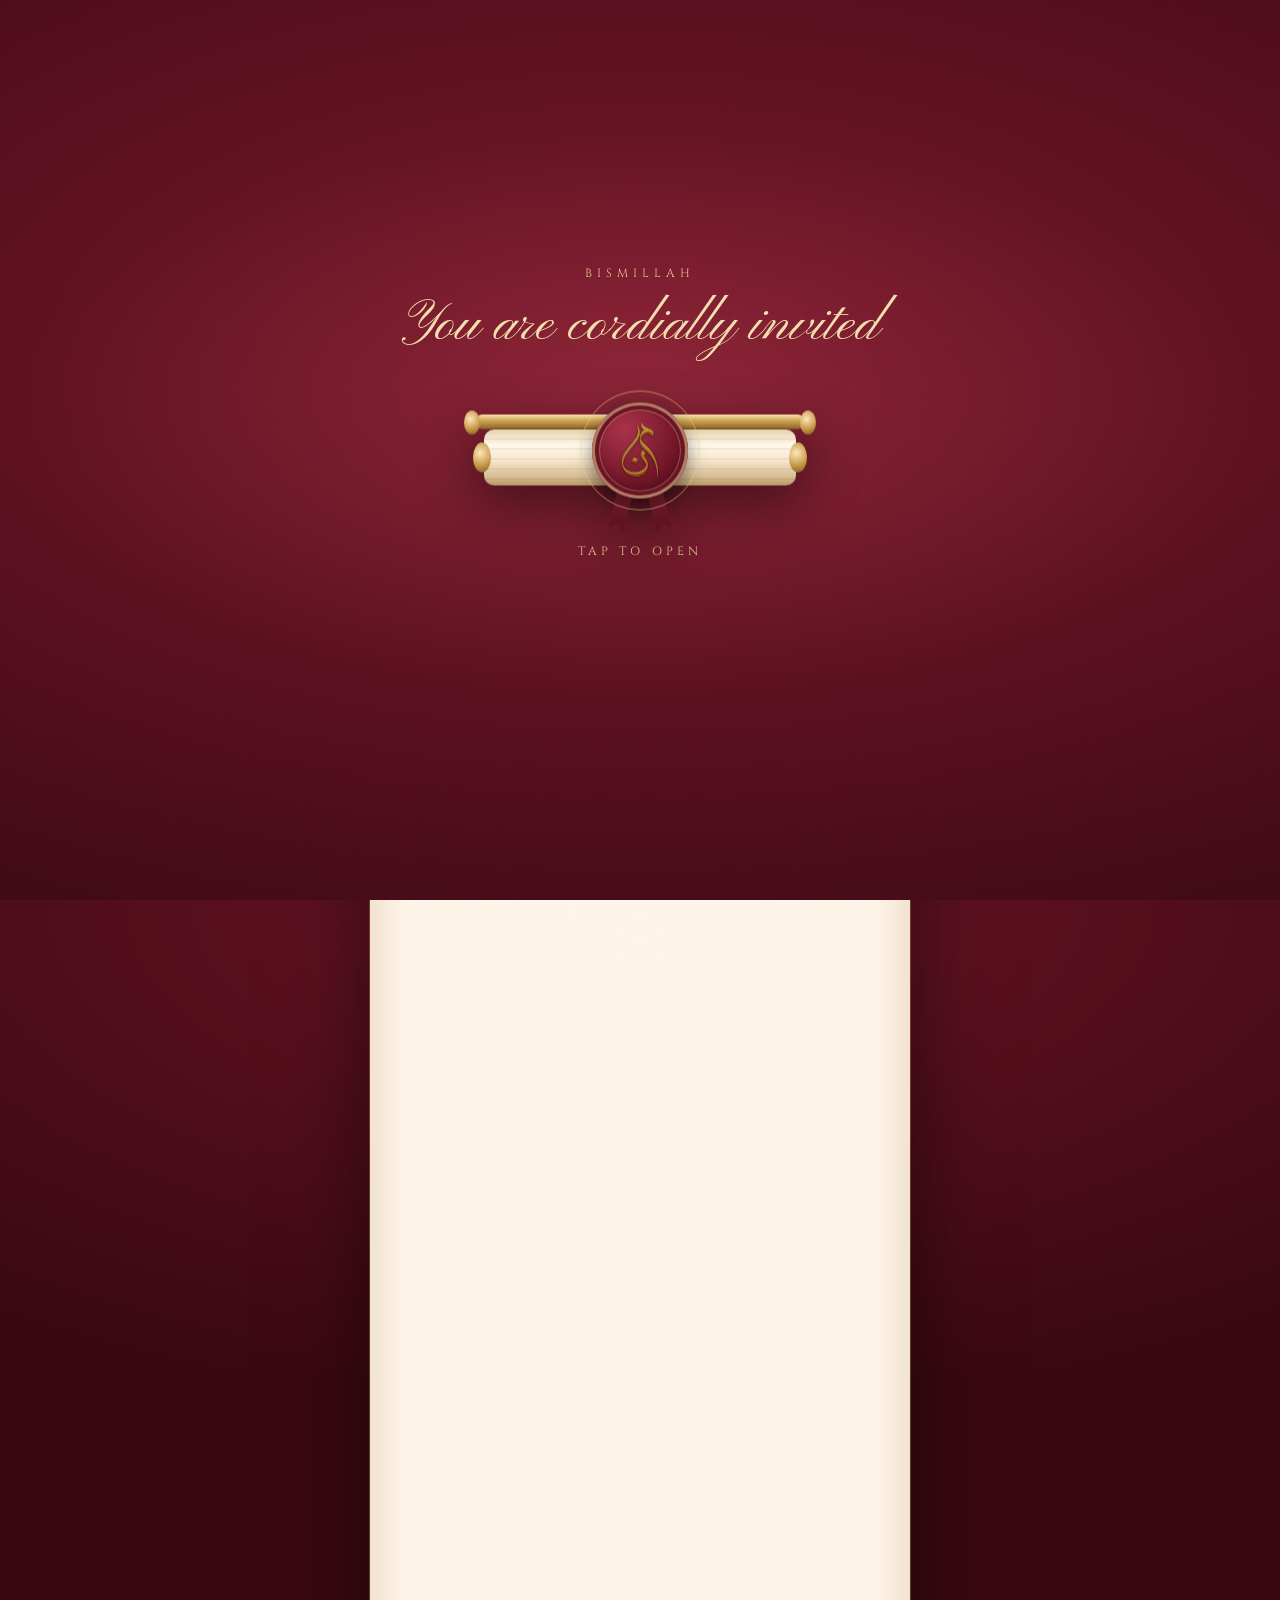
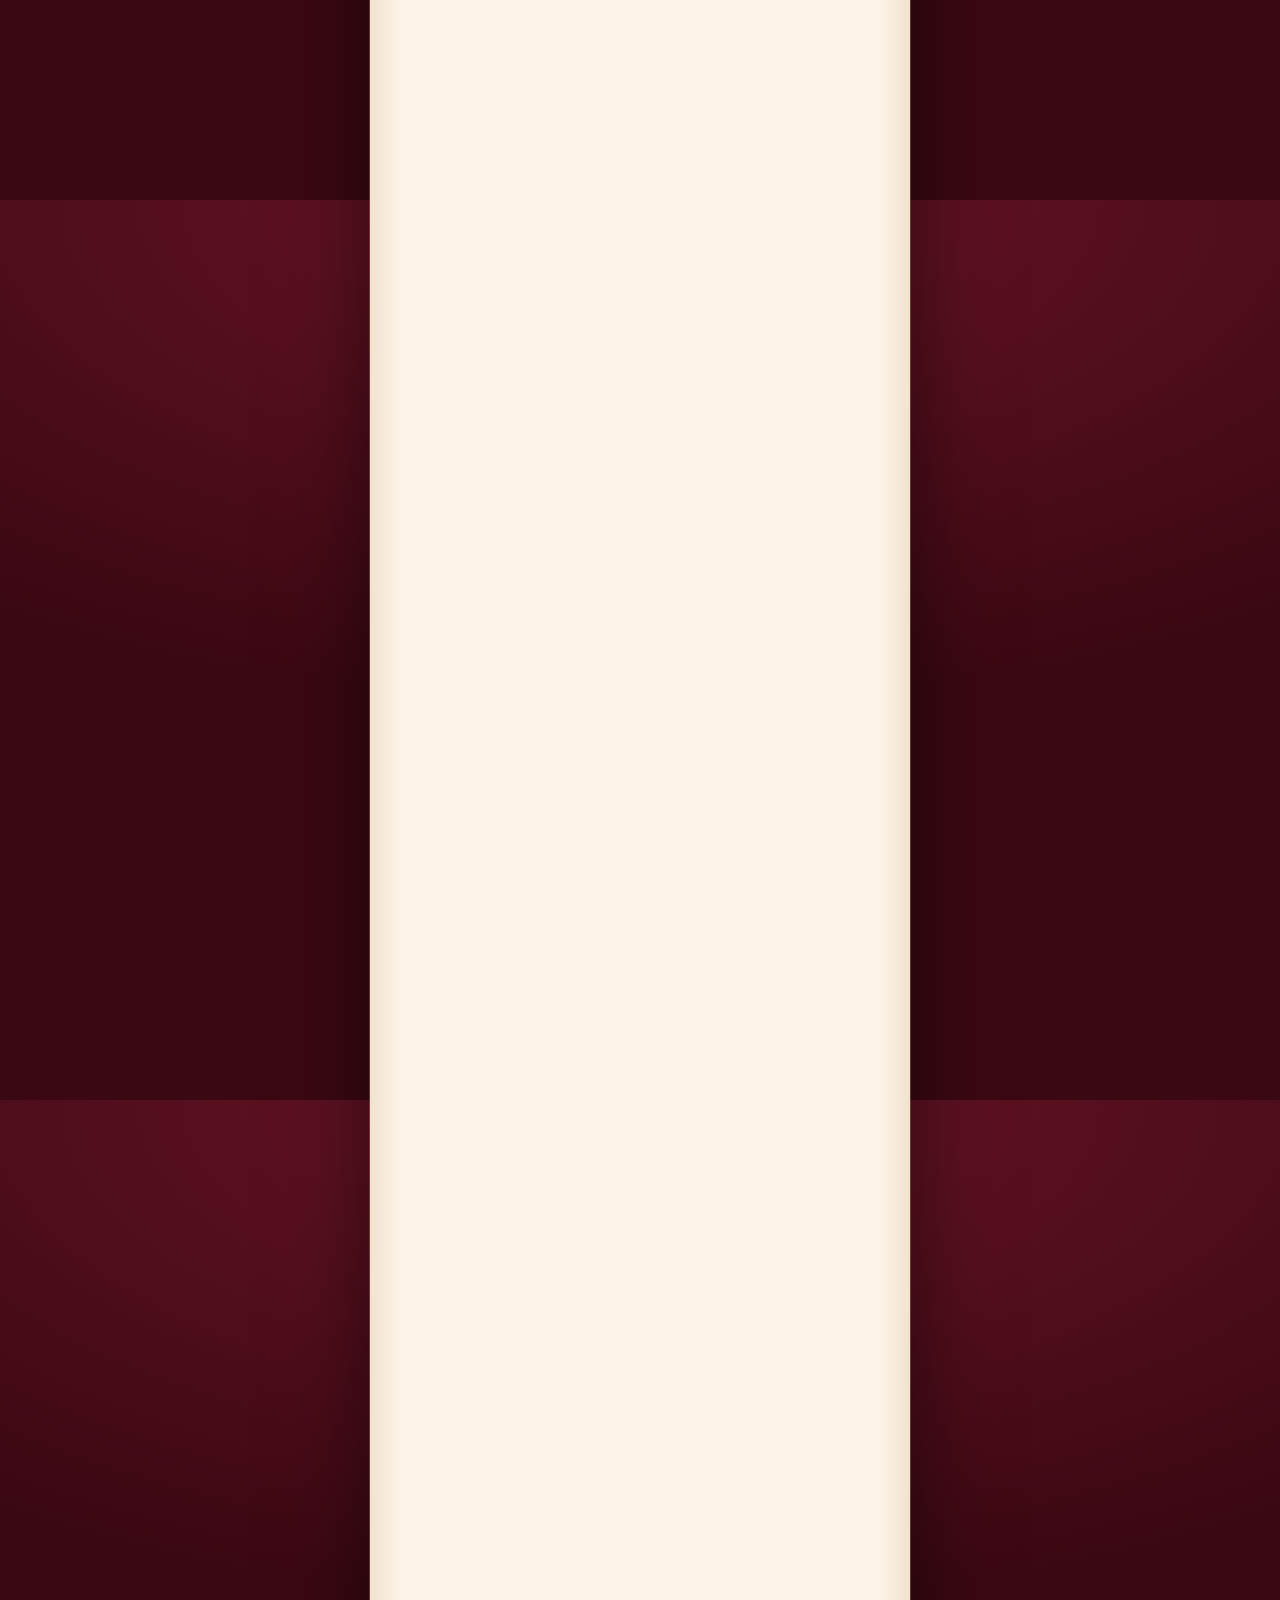
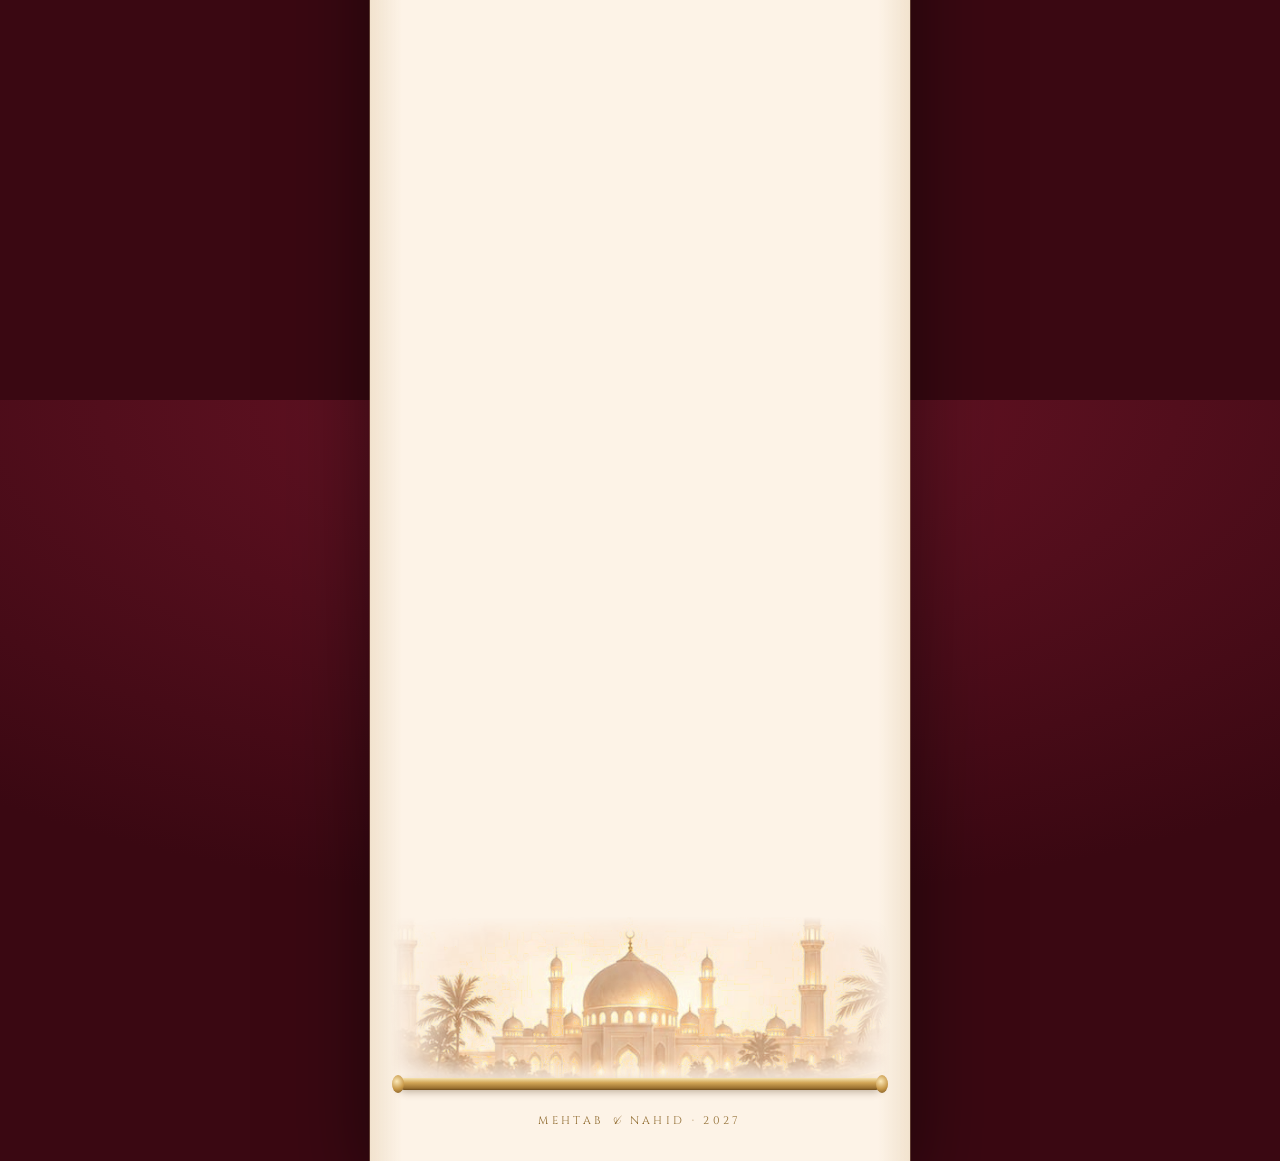
==== mehtab/index.html @ 9dde0ab4 "Groom's side invite (/mehtab): scroll opening, Haldi/Baraat/Reception Co-Authored-By: Claude Opus 5." ====
<!doctype html>
<html lang="en">
<head>
  <meta charset="utf-8">
  <meta name="viewport" content="width=device-width, initial-scale=1, viewport-fit=cover">
  <title>Mehtab &amp; Nahid · Wedding Invitation</title>
  <meta name="description" content="With the blessings of Allah (SWT), the Khan Family invites you to the wedding celebrations of Mehtab Khan & Nahid.">
  <meta name="theme-color" content="#5a1020">

  <!-- Link preview (WhatsApp / social) -->
  <meta property="og:type" content="website">
  <meta property="og:url" content="https://nahidwedsmehtab.github.io/mehtab/">
  <meta property="og:title" content="Mehtab & Nahid · Wedding Invitation">
  <meta property="og:description" content="Wedding celebrations of Mehtab Khan &amp; Nahid — with love from the Khan Family">
  <meta property="og:image" content="https://nahidwedsmehtab.github.io/mehtab/assets/img/og.jpg">
  <meta property="og:image:width" content="1200">
  <meta property="og:image:height" content="630">
  <meta name="twitter:card" content="summary_large_image">

  <link rel="icon" href="../assets/img/favicon.png">
  <link rel="apple-touch-icon" href="../assets/img/apple-touch-icon.png">
  <link rel="preconnect" href="https://fonts.googleapis.com">
  <link rel="preconnect" href="https://fonts.gstatic.com" crossorigin>
  <link href="https://fonts.googleapis.com/css2?family=Cinzel:wght@400;500;600&family=Cormorant+Garamond:ital,wght@0,400;0,500;0,600;0,700;1,400;1,500&family=Pinyon+Script&family=Alex+Brush&display=swap" rel="stylesheet">

  <link rel="preload" as="image" href="assets/img/corner.webp">
  <link rel="stylesheet" href="css/style.css">
  <script>document.documentElement.classList.add('js');</script>
</head>
<body class="is-locked">

  <!-- ===== Shared SVG ===== -->
  <svg width="0" height="0" style="position:absolute" aria-hidden="true">
    <defs>
      <linearGradient id="g-gold" x1="0" y1="0" x2="1" y2="1">
        <stop offset="0" stop-color="#e9cf93"/>
        <stop offset=".5" stop-color="#b98d45"/>
        <stop offset="1" stop-color="#8a6326"/>
      </linearGradient>
      <pattern id="p-lattice" width="48" height="48" patternUnits="userSpaceOnUse">
        <path d="M24 0l7 10h12l-5 14 5 14H31l-7 10-7-10H5l5-14L5 10h12z" fill="none" stroke="currentColor" stroke-width="1"/>
        <path d="M0 24h5M43 24h5M24 0v0" stroke="currentColor" stroke-width="1"/>
      </pattern>
    </defs>
    <symbol id="i-divider" viewBox="0 0 240 24">
      <g fill="none" stroke="#b98d45" stroke-width="1.2" stroke-linecap="round">
        <path d="M8 12H96"/><path d="M232 12H144"/>
        <path d="M96 12c7-7 14-7 20 0-6 7-13 7-20 0zM144 12c-7-7-14-7-20 0 6 7 13 7 20 0z"/>
        <path d="M120 3l7 9-7 9-7-9z"/>
      </g>
      <circle cx="120" cy="12" r="2" fill="url(#g-gold)"/>
      <circle cx="8" cy="12" r="1.6" fill="url(#g-gold)"/><circle cx="232" cy="12" r="1.6" fill="url(#g-gold)"/>
    </symbol>
    <symbol id="i-corner" viewBox="0 0 60 60">
      <g fill="none" stroke="url(#g-gold)" stroke-width="1.3" stroke-linecap="round">
        <path d="M4 56V20C4 11 11 4 20 4h36"/><path d="M10 56V24c0-8 6-14 14-14h32"/>
        <path d="M16 16c6 0 10 4 10 10-6 0-10-4-10-10z"/>
      </g>
      <circle cx="4" cy="56" r="2" fill="url(#g-gold)"/><circle cx="56" cy="4" r="2" fill="url(#g-gold)"/>
    </symbol>
    <symbol id="i-cal" viewBox="0 0 24 24"><g fill="none" stroke="currentColor" stroke-width="1.5"><rect x="3.5" y="5" width="17" height="15.5" rx="2"/><path d="M3.5 10h17M8 3v4M16 3v4"/><path d="M7.5 13.5h2M11 13.5h2M14.5 13.5h2M7.5 17h2M11 17h2" stroke-linecap="round"/></g></symbol>
    <symbol id="i-clock" viewBox="0 0 24 24"><g fill="none" stroke="currentColor" stroke-width="1.5" stroke-linecap="round"><circle cx="12" cy="12" r="8.5"/><path d="M12 7.5V12l3 2"/></g></symbol>
    <symbol id="i-pin" viewBox="0 0 24 24"><path fill="none" stroke="currentColor" stroke-width="1.5" d="M12 21s-7-6.2-7-11.5a7 7 0 0 1 14 0C19 14.8 12 21 12 21z"/><circle cx="12" cy="9.5" r="2.4" fill="none" stroke="currentColor" stroke-width="1.5"/></symbol>
    <symbol id="i-share" viewBox="0 0 24 24"><g fill="none" stroke="currentColor" stroke-width="1.6" stroke-linecap="round"><circle cx="18" cy="5.5" r="2.5"/><circle cx="6" cy="12" r="2.5"/><circle cx="18" cy="18.5" r="2.5"/><path d="M8.3 10.8l7.4-4M8.3 13.2l7.4 4"/></g></symbol>
    <!-- function icons -->
    <symbol id="i-haldi" viewBox="0 0 48 48"><g fill="none" stroke="currentColor" stroke-width="1.6" stroke-linecap="round" stroke-linejoin="round">
      <path d="M8 26h32c0 8-7 14-16 14S8 34 8 26z"/><path d="M14 40h20"/>
      <path d="M24 22c-3-2-3-6 0-8 3 2 3 6 0 8zM24 22c-1-4 2-7 6-7 0 4-3 7-6 7zM24 22c1-4-2-7-6-7 0 4 3 7 6 7z"/>
      <circle cx="24" cy="10" r="1.2"/><path d="M12 26c1-2 3-3 5-3M36 26c-1-2-3-3-5-3"/></g></symbol>
    <symbol id="i-baraat" viewBox="0 0 48 48"><g fill="none" stroke="currentColor" stroke-width="1.6" stroke-linecap="round" stroke-linejoin="round">
      <path d="M10 40V26h28v14M6 40h36"/><path d="M12 26c0-8 5-13 12-15 7 2 12 7 12 15"/>
      <path d="M24 11V6"/><path d="M26.5 4.2a2.6 2.6 0 1 0 0 3.6 2 2 0 1 1 0-3.6z"/>
      <path d="M20 40v-6a4 4 0 0 1 8 0v6M14 31v4M34 31v4"/></g></symbol>
    <symbol id="i-reception" viewBox="0 0 48 48"><g fill="none" stroke="currentColor" stroke-width="1.6" stroke-linecap="round" stroke-linejoin="round">
      <path d="M8 34h32M6 38h36"/><path d="M10 34c0-8 6-15 14-15s14 7 14 15"/><path d="M24 19v-3"/><circle cx="24" cy="14.5" r="1.8"/>
      <path d="M16 28c1-3 3-5 6-6"/></g></symbol>
  </svg>

  <!-- ===== Falling petals ===== -->
  <div class="petals" id="petals" aria-hidden="true"></div>

  <!-- ===== Opening: rolled scroll ===== -->
  <div class="opener" id="opener">
    <svg class="opener__lattice" aria-hidden="true"><rect width="100%" height="100%" fill="url(#p-lattice)"/></svg>
    <div class="opener__words">
      <p class="op__eyebrow">Bismillah</p>
      <p class="op__hello" id="guestGreeting">You are cordially invited</p>
      <p class="op__sub" id="guestSub" hidden>you are cordially invited</p>
    </div>
    <div class="scroll" id="scroll">
      <div class="scroll__rod"><i></i></div>
      <div class="scroll__paper">
        <span class="scroll__border"></span>
      </div>
      <div class="scroll__roll"><i></i></div>
      <span class="scroll__ribbon" aria-hidden="true"></span>
      <button class="seal" id="openBtn" type="button" aria-label="Open the invitation">
        <span class="seal__ring"></span>
        <img src="../assets/img/monogram.webp" alt="" width="272" height="410">
      </button>
    </div>
    <p class="op__tap">Tap to open</p>
  </div>

  <main id="main">
    <div class="page-rod" aria-hidden="true"><i></i></div>

    <!-- ===== Main card ===== -->
    <header class="hero" id="top">
      <img class="hero__corner hero__corner--l" src="assets/img/corner.webp" alt="" aria-hidden="true">
      <img class="hero__corner hero__corner--r" src="assets/img/corner.webp" alt="" aria-hidden="true">

      <div class="hero__inner">
        <div class="bismillah" role="img" aria-label="Bismillah ir-Rahman ir-Rahim"></div>
        <p class="hero__lead" data-reveal="up">Together with our families<br>we joyfully invite you to the</p>
        <h1 class="hero__title" data-reveal="up">
          <span class="script">Shaadi</span>
          <span class="hero__caps">Celebrations</span>
        </h1>
        <svg class="divider" data-reveal="draw"><use href="#i-divider"/></svg>

        <div class="names">
          <h2 class="nm" data-reveal="up">Mehtab Khan</h2>
          <p class="par" data-reveal="up">S/O Mukhtar Khan &amp; Maisari Begum</p>
          <div class="amp" data-reveal="zoom"><span>&amp;</span></div>
          <h2 class="nm" data-reveal="up">Nahid</h2>
          <p class="par" data-reveal="up">D/O Mustri Begum &amp; Shabbir Ahmed</p>
        </div>
      </div>

      <div class="hero__bottom" data-stop="7">
        <div class="dates" id="dateRow" data-reveal="up"></div>
        <figure class="couple" data-reveal="rise">
          <img src="assets/img/couple.webp" alt="Illustration of Mehtab and Nahid in their wedding clothes" width="470" height="905" loading="lazy">
        </figure>
      </div>
    </header>

    <!-- ===== Verse ===== -->
    <section class="sec verse" id="verse" data-stop="8">
      <div class="verse__panel" data-reveal="up">
        <svg class="vc vc--tl"><use href="#i-corner"/></svg><svg class="vc vc--tr"><use href="#i-corner"/></svg>
        <svg class="vc vc--bl"><use href="#i-corner"/></svg><svg class="vc vc--br"><use href="#i-corner"/></svg>
        <p class="kicker">From the Holy Qur'an</p>
        <blockquote class="verse__text" id="verseText">“And of His signs is that He created for you from yourselves mates that you may find tranquility in them; and He placed between you affection and mercy. Indeed in that are signs for a people who reflect.”</blockquote>
        <p class="verse__ref">— Qur'an 30:21</p>
      </div>
    </section>

    <!-- ===== Countdown ===== -->
    <section class="sec countdown" id="countdown" data-stop="6.5">
      <p class="kicker" data-reveal="up">Counting the moments</p>
      <h2 class="sec__title" data-reveal="up">Until the <span id="cdName">Haldi</span></h2>
      <div class="arches" id="arches" data-reveal="up"></div>
      <p class="cd__msg" id="cdMsg" data-reveal="up"></p>
    </section>

    <!-- ===== Functions ===== -->
    <section class="sec events" id="events">
      <p class="kicker" data-reveal="up">The Celebrations</p>
      <h2 class="script events__title" data-reveal="up">Join us</h2>
      <svg class="divider" data-reveal="draw"><use href="#i-divider"/></svg>
      <div class="events__list" id="eventList"></div>
    </section>

    <!-- ===== Closing ===== -->
    <section class="sec closing" id="closing" data-stop="end">
      <p class="closing__lead" data-reveal="up">Your presence and duas will make our joy complete</p>
      <p class="kicker" data-reveal="up">With love, duas &amp; gratitude</p>
      <h2 class="script closing__family" data-reveal="up">Khan Family</h2>
      <p class="closing__names" id="familyNames" data-reveal="up">
        <span class="ln">Mukhtar Khan · Maisari Begum</span>
        <span class="ln">Aftab Khan · Afreen Khan · Mashira Khan</span>
      </p>
      <svg class="divider" data-reveal="draw"><use href="#i-divider"/></svg>
      <p class="closing__wish" data-reveal="up">We look forward to celebrating with you</p>
      <button class="btn btn--maroon" type="button" data-share data-reveal="up"><svg><use href="#i-share"/></svg>Share Invitation</button>
      <img class="closing__mosque" src="assets/img/mosque.webp" alt="" aria-hidden="true" loading="lazy" width="552" height="184">
      <div class="page-rod page-rod--end" aria-hidden="true"><i></i></div>
      <footer class="foot">Mehtab <span>&amp;</span> Nahid · 2027</footer>
    </section>
  </main>

  <!-- ===== Quick actions (phones) ===== -->
  <nav class="dock" id="dock" aria-label="Quick actions">
    <button class="dock__btn" type="button" id="dockCal"><svg><use href="#i-cal"/></svg><span>Save Date</span></button>
    <a class="dock__btn" id="dockDir" href="#" target="_blank" rel="noopener" hidden><svg><use href="#i-pin"/></svg><span>Directions</span></a>
    <button class="dock__btn" type="button" data-share><svg><use href="#i-share"/></svg><span>Share</span></button>
  </nav>

  <div class="toast" id="toast" role="status" aria-live="polite"></div>

  <script src="js/main.js"></script>
</body>
</html>
---- mehtab/css/style.css ----
/* =========================================================
   Mehtab & Nahid · groom's side — ivory scroll theme
   ========================================================= */
:root {
  --paper: #fdf3e7;
  --paper-2: #f7e9d6;
  --paper-3: #efdcc2;
  --maroon: #7b1a2c;
  --maroon-2: #5e1122;
  --maroon-3: #460a18;
  --ink: #4a2c22;
  --ink-2: #6e4b3b;
  --gold: #b98d45;
  --gold-d: #8f6a2e;
  --gold-l: #ead39c;
  --cream: #f8ebd6;
  --ff-script: 'Pinyon Script', cursive;
  --ff-caps: 'Cinzel', serif;
  --ff-serif: 'Cormorant Garamond', Georgia, serif;
  --cw: min(44vw, 230px); /* hero corner width */
}

* { box-sizing: border-box; }
html { -webkit-text-size-adjust: 100%; scroll-behavior: smooth; }
body {
  margin: 0; min-height: 100vh;
  font-family: var(--ff-serif); font-size: 19px; line-height: 1.5; color: var(--ink);
  background: var(--paper);
  -webkit-font-smoothing: antialiased;
  overflow-x: hidden;
}
body.is-locked { overflow: hidden; height: 100vh; height: 100svh; }
img { max-width: 100%; }
button { font: inherit; }
.script { font-family: var(--ff-script); font-weight: 400; }

/* =========================================================
   OPENING — rolled scroll
   ========================================================= */
.opener {
  position: fixed; inset: 0; z-index: 60; overflow: hidden;
  background:
    radial-gradient(70% 45% at 50% 46%, rgba(180, 60, 80, .35), transparent 70%),
    radial-gradient(130% 90% at 50% 40%, #7a1a2c, #520e1d 55%, #2e0610);
  color: var(--cream);
  transition: opacity .9s ease .1s;
}
.opener__lattice { position: absolute; inset: 0; width: 100%; height: 100%; color: #e3be73; opacity: .09; }
.opener__words, .op__tap {
  position: absolute; left: 0; right: 0; text-align: center; padding: 0 20px;
  transition: opacity .5s ease, transform .5s ease;
}
.opener__words { bottom: calc(50% + 92px); animation: fadeUp 1s ease .2s both; }
.op__eyebrow { margin: 0 0 6px; font-family: var(--ff-caps); font-size: 12px; letter-spacing: .42em; text-transform: uppercase; color: #e3c98f; }
.op__hello { margin: 0; font-family: var(--ff-script); font-size: clamp(40px, 12vw, 56px); line-height: 1.15; color: #f3dfae; padding-top: .1em; }
.op__sub { margin: 2px 0 0; font-style: italic; font-size: 19px; color: #ecd9bd; }
.op__tap {
  top: calc(50% + 92px); margin: 0;
  font-family: var(--ff-caps); font-size: 12px; letter-spacing: .34em; text-transform: uppercase; color: #e3c98f;
  animation: fadeUp 1s ease .6s both, breathe 2.4s ease-in-out 1.8s infinite;
}

.scroll {
  position: absolute; left: 50%; top: 50%; transform: translate(-50%, -50%);
  width: min(74vw, 300px);
  display: flex; flex-direction: column; align-items: center;
  filter: drop-shadow(0 18px 26px rgba(0, 0, 0, .45));
  animation: scrollIn 1s cubic-bezier(.2, .8, .2, 1) .1s both;
  transition: width .9s cubic-bezier(.6, 0, .3, 1);
}
.scroll__rod, .scroll__roll { position: relative; z-index: 2; transition: transform .9s cubic-bezier(.6, 0, .3, 1), opacity .7s ease; }
.scroll__rod {
  width: 110%; height: 15px; border-radius: 8px;
  background: linear-gradient(180deg, #f6e2ad, #d1a556 40%, #9a7030 85%, #6e4c1c);
}
.scroll__roll {
  width: 104%; height: 56px; border-radius: 10px;
  background:
    repeating-linear-gradient(180deg, transparent 0 9px, rgba(130, 90, 40, .16) 9px 10px),
    linear-gradient(180deg, #e6d2b0 0%, #fff8ec 28%, #f6e7cf 55%, #d6bb92 85%, #b89769 100%);
  background-size: 100% 10px, 100% 100%;
}
.scroll__rod::before, .scroll__rod::after,
.scroll__roll::before, .scroll__roll::after {
  content: ""; position: absolute; top: 50%; width: 16px; height: 24px; border-radius: 50%;
  background: radial-gradient(circle at 40% 35%, #fbe8b8, #c99a4a 55%, #7a5520);
  transform: translateY(-50%);
}
.scroll__rod::before, .scroll__roll::before { left: -11px; }
.scroll__rod::after, .scroll__roll::after { right: -11px; }
.scroll__roll::before, .scroll__roll::after { height: 30px; width: 18px; }
.scroll__paper {
  position: relative; z-index: 1; width: 100%; height: 0; overflow: hidden;
  background:
    radial-gradient(120% 60% at 50% 40%, #fffaf2, transparent 70%),
    linear-gradient(90deg, #ead9bd, var(--paper) 8%, var(--paper) 92%, #ead9bd);
  box-shadow: inset 0 12px 14px -12px rgba(90, 50, 20, .45), inset 0 -12px 14px -12px rgba(90, 50, 20, .45);
  transition: height 1.6s cubic-bezier(.62, .02, .3, 1), opacity .8s ease;
}
.scroll__border { position: absolute; inset: 16px 14px; border: 1px solid rgba(185, 141, 69, .55); outline: 1px solid rgba(185, 141, 69, .3); outline-offset: 4px; }
.scroll__ribbon {
  position: absolute; z-index: 3; left: 50%; top: -4px; width: 30px; height: 80px; transform: translateX(-50%);
  background: linear-gradient(90deg, #5a0f1f, #9a2a40 40%, #b2374f 55%, #6e1426);
  box-shadow: 0 2px 6px rgba(0, 0, 0, .35);
  transition: transform .6s ease, opacity .5s ease;
}
.scroll__ribbon::before, .scroll__ribbon::after {
  content: ""; position: absolute; top: 74px; width: 16px; height: 46px;
  background: linear-gradient(180deg, #8c2338, #5a0f1f);
  clip-path: polygon(0 0, 100% 0, 100% 100%, 50% 84%, 0 100%);
}
.scroll__ribbon::before { left: -6px; transform: rotate(14deg); transform-origin: top; }
.scroll__ribbon::after { right: -6px; transform: rotate(-14deg); transform-origin: top; }

.seal {
  position: absolute; z-index: 4; left: 50%; top: 50%; width: 96px; height: 96px; padding: 0;
  transform: translate(-50%, -50%);
  border: 0; border-radius: 50%; cursor: pointer;
  background: radial-gradient(circle at 34% 28%, #a93349, #721628 58%, #4a0a17);
  box-shadow: 0 8px 18px rgba(0, 0, 0, .45), inset 0 0 0 3px rgba(233, 207, 147, .55), inset 0 0 0 7px #6a1426, inset 0 0 0 8px rgba(233, 207, 147, .35), inset 0 -6px 14px rgba(0, 0, 0, .35);
  transition: transform .6s cubic-bezier(.3, 1.4, .5, 1), opacity .5s ease;
  -webkit-tap-highlight-color: transparent;
}
.seal img { position: absolute; left: 50%; top: 50%; width: 40%; height: auto; transform: translate(-50%, -50%); filter: drop-shadow(0 1px 1px rgba(0, 0, 0, .55)); }
.seal__ring { position: absolute; inset: -12px; border-radius: 50%; border: 1px solid rgba(233, 207, 147, .55); animation: ripple 2.6s ease-out 1.6s infinite; }
.seal:focus-visible { outline: 2px solid #f3dfae; outline-offset: 6px; }

/* opening sequence (classes added by JS) */
.opener.is-opening .opener__words { opacity: 0; transform: translateY(-12px); }
.opener.is-opening .op__tap { opacity: 0; animation: none; }
.opener.is-opening .seal { transform: translate(-50%, -50%) scale(1.3); opacity: 0; }
.opener.is-opening .scroll__ribbon { transform: translate(-50%, 60px); opacity: 0; }
.opener.is-unrolling .scroll__paper { height: calc(100vh - 150px); height: calc(100svh - 150px); }
.opener.is-unrolling .scroll__roll { animation: rollTurn .22s linear 7; }
.opener.is-done { opacity: 0; pointer-events: none; }
.opener.is-done .scroll { width: 100vw; }
.opener.is-done .scroll__rod { transform: translateY(-80px); opacity: 0; }
.opener.is-done .scroll__roll { transform: translateY(100px); opacity: 0; }

@keyframes rollTurn { to { background-position: 0 10px, 0 0; } }
@keyframes scrollIn { from { opacity: 0; transform: translate(-50%, -40%) scale(.92); } to { opacity: 1; transform: translate(-50%, -50%); } }
@keyframes ripple { 0% { transform: scale(.85); opacity: .9; } 100% { transform: scale(1.5); opacity: 0; } }
@keyframes fadeUp { from { opacity: 0; transform: translateY(14px); } to { opacity: 1; transform: none; } }
@keyframes breathe { 0%, 100% { opacity: 1; } 50% { opacity: .45; } }

/* =========================================================
   PAGE — one long paper scroll
   ========================================================= */
main {
  position: relative; max-width: 540px; margin: 0 auto; overflow: hidden;
  background:
    radial-gradient(90% 40% at 50% 0%, #fffaf2, transparent 70%),
    linear-gradient(90deg, rgba(220, 196, 160, .35), transparent 6%, transparent 94%, rgba(220, 196, 160, .35)),
    var(--paper);
}
.page-rod { position: relative; z-index: 3; height: 12px; margin: 0 8px; border-radius: 6px; background: linear-gradient(180deg, #f6e2ad, #d1a556 40%, #9a7030 85%, #6e4c1c); box-shadow: 0 3px 8px -2px rgba(80, 50, 20, .45); }
.page-rod::before, .page-rod::after { content: ""; position: absolute; top: 50%; width: 12px; height: 18px; border-radius: 50%; transform: translateY(-50%); background: radial-gradient(circle at 40% 35%, #fbe8b8, #c99a4a 55%, #7a5520); }
.page-rod::before { left: -6px; } .page-rod::after { right: -6px; }
@media (min-width: 600px) {
  body { background: radial-gradient(120% 80% at 50% 0%, #6a1426, #3a0812 70%); }
  main { box-shadow: 0 0 0 1px rgba(233, 207, 147, .25), 0 30px 80px rgba(0, 0, 0, .5); }
}

/* ---------- reveal ---------- */
.js [data-reveal] { opacity: 0; transition: opacity 1s ease, transform 1s cubic-bezier(.2, .8, .2, 1); transition-delay: calc(var(--d, 0) * 1ms); }
.js [data-reveal="up"] { transform: translateY(22px); }
.js [data-reveal="zoom"] { transform: scale(.7); }
.js [data-reveal="rise"] { transform: translateY(40px) scale(.97); transition-duration: 1.4s; }
.js [data-reveal="draw"] { transform: scaleX(.2); }
.js [data-reveal].is-in { opacity: 1; transform: none; }

/* ---------- headings ---------- */
.kicker { margin: 0 0 8px; font-family: var(--ff-caps); font-size: 11.5px; letter-spacing: .32em; text-transform: uppercase; color: var(--gold-d); }
.sec__title { margin: 0; font-weight: 600; font-size: 30px; line-height: 1.2; color: var(--maroon); }
.divider { display: block; width: 210px; height: 22px; margin: 14px auto; }

/* =========================================================
   HERO
   ========================================================= */
.hero { position: relative; text-align: center; padding-bottom: 8px; }
.hero__corner { position: absolute; top: 0; width: var(--cw); height: auto; pointer-events: none; z-index: 0; }
.hero__corner--l { left: 0; }
.hero__corner--r { right: 0; transform: scaleX(-1); }
.hero__inner { position: relative; z-index: 1; padding: calc(var(--cw) * .86) 18px 0; }
.bismillah {
  width: 148px; height: 42px; margin: 0 auto;
  background: linear-gradient(120deg, #a87a33, #d9b56c 45%, #8f6a2e);
  -webkit-mask: url(../../assets/img/bismillah.webp) center / contain no-repeat;
  mask: url(../../assets/img/bismillah.webp) center / contain no-repeat;
}
.hero__lead {
  margin: calc(var(--cw) * .56 - 32px) 0 0;
  font-family: var(--ff-caps); font-size: 12px; line-height: 1.9; letter-spacing: .14em; text-transform: uppercase; color: var(--ink-2);
}
.hero__title { margin: 4px 0 0; font-weight: 400; }
.hero__title .script {
  display: block; font-family: 'Alex Brush', var(--ff-script); font-size: clamp(66px, 20vw, 96px); line-height: 1; color: var(--maroon);
  padding-top: .16em; margin-top: -.1em;
  text-shadow: 0 2px 0 rgba(255, 255, 255, .6);
}
.hero__caps { display: block; margin-top: 2px; font-family: var(--ff-caps); font-size: 15px; letter-spacing: .46em; padding-left: .46em; color: var(--ink-2); }
.names { margin-top: 6px; }
.nm { margin: 0; font-weight: 600; font-size: clamp(40px, 11.6vw, 54px); line-height: 1.08; color: var(--maroon); letter-spacing: .005em; }
.par { margin: 4px 0 0; font-family: var(--ff-caps); font-size: 11px; letter-spacing: .12em; text-transform: uppercase; color: var(--ink-2); }
.amp { display: flex; align-items: center; justify-content: center; gap: 14px; margin: 14px auto 10px; max-width: 280px; }
.amp::before, .amp::after { content: ""; flex: 1; height: 1px; background: linear-gradient(90deg, transparent, var(--gold)); }
.amp::after { background: linear-gradient(90deg, var(--gold), transparent); }
.amp span {
  display: grid; place-items: center; width: 40px; height: 40px; flex: none;
  border: 1.2px solid var(--gold); transform: rotate(45deg); border-radius: 6px;
  position: relative; font-size: 0; color: var(--maroon);
}
.amp span::after { content: "&"; position: absolute; inset: 0; display: grid; place-items: center; transform: rotate(-45deg); font-family: var(--ff-serif); font-style: italic; font-weight: 500; font-size: 27px; line-height: 1; }

.hero__bottom { position: relative; z-index: 1; padding: 22px 0 0; }
.dates {
  display: flex; justify-content: center; margin: 0 18px; padding: 14px 0;
  border-top: 1px solid rgba(185, 141, 69, .45); border-bottom: 1px solid rgba(185, 141, 69, .45);
}
.date { position: relative; flex: 1 1 0; max-width: 140px; padding: 0 6px; }
.date + .date { border-left: 1px solid rgba(185, 141, 69, .4); }
.date svg { width: 30px; height: 30px; color: var(--gold); display: block; margin: 0 auto 4px; }
.date__d { position: relative; display: inline-block; font-weight: 700; font-size: 32px; line-height: 1; color: var(--maroon); }
.date__m { display: block; margin-top: 4px; font-family: var(--ff-caps); font-size: 10px; letter-spacing: .14em; text-transform: uppercase; color: var(--ink-2); }
.date__n { display: block; margin-top: 4px; font-family: var(--ff-caps); font-weight: 600; font-size: 11.5px; letter-spacing: .16em; text-transform: uppercase; color: var(--maroon); }
.date__d { background: linear-gradient(120deg, #7b1a2c 30%, #b4485c 50%, #7b1a2c 70%); background-size: 250% 100%; -webkit-background-clip: text; background-clip: text; color: transparent; animation: shimmer 4s ease-in-out infinite; }
@keyframes shimmer { 0%, 100% { background-position: 100% 0; } 50% { background-position: 0 0; } }
.sparkle {
  position: absolute; width: 11px; height: 11px; pointer-events: none;
  background: radial-gradient(circle, #fffbe8 0 20%, #e2b95e 60%);
  clip-path: polygon(50% 0, 60% 40%, 100% 50%, 60% 60%, 50% 100%, 40% 60%, 0 50%, 40% 40%);
  filter: drop-shadow(0 0 2px rgba(226, 185, 94, .9));
  animation: twinkle var(--t, 2.6s) ease-in-out var(--dl, 0s) infinite;
}
@keyframes twinkle { 0%, 100% { opacity: 0; transform: scale(.2) rotate(0); } 50% { opacity: 1; transform: scale(1) rotate(90deg); } }
.couple { margin: 8px auto 0; width: min(84%, 400px); }
.couple img { display: block; width: 100%; height: auto; }

/* =========================================================
   SECTIONS
   ========================================================= */
.sec { position: relative; padding: 60px 20px; text-align: center; }

/* verse */
.verse__panel {
  position: relative; padding: 42px 24px 34px; border-radius: 4px;
  background: linear-gradient(180deg, #fffaf3, #f8ecda);
  border: 1px solid rgba(185, 141, 69, .5);
  box-shadow: inset 0 0 0 7px #fffaf3, inset 0 0 0 8px rgba(185, 141, 69, .3), 0 14px 30px -20px rgba(90, 40, 20, .5);
}
.vc { position: absolute; width: 44px; height: 44px; }
.vc--tl { top: 12px; left: 12px; }
.vc--tr { top: 12px; right: 12px; transform: scaleX(-1); }
.vc--bl { bottom: 12px; left: 12px; transform: scaleY(-1); }
.vc--br { bottom: 12px; right: 12px; transform: scale(-1); }
.verse__text { margin: 10px 0 16px; font-style: italic; font-size: 21px; line-height: 1.55; color: var(--ink); }
.verse__text .w { display: inline-block; opacity: 0; transform: translateY(6px); filter: blur(3px); transition: opacity .6s ease, transform .6s ease, filter .6s ease; transition-delay: calc(var(--i) * 55ms + 300ms); }
.verse__text.is-in .w { opacity: 1; transform: none; filter: none; }
.verse__ref { margin: 0; font-family: var(--ff-caps); font-size: 12px; letter-spacing: .22em; color: var(--maroon); }

/* countdown */
.arches { display: flex; justify-content: center; gap: 10px; margin-top: 24px; }
.arch {
  display: flex; flex-direction: column; align-items: center; justify-content: center;
  width: 74px; height: 98px; padding-top: 10px;
  border-radius: 37px 37px 10px 10px / 34px 34px 10px 10px;
  background: linear-gradient(180deg, #fffaf1, #f4e3ca);
  border: 1px solid rgba(185, 141, 69, .65);
  box-shadow: inset 0 0 0 4px #fffaf1, inset 0 0 0 5px rgba(185, 141, 69, .3), 0 10px 20px -14px rgba(90, 40, 20, .6);
}
.arch__n { font-weight: 700; font-size: 33px; line-height: 1; color: var(--maroon); font-variant-numeric: tabular-nums; }
.arch__n.tick { animation: tick .5s ease; }
@keyframes tick { 0% { transform: translateY(-5px); opacity: .3; } 100% { transform: none; opacity: 1; } }
.arch__l { margin-top: 6px; font-family: var(--ff-caps); font-size: 9.5px; letter-spacing: .16em; text-transform: uppercase; color: var(--ink-2); }
.cd__msg { margin: 18px 0 0; font-style: italic; font-size: 18.5px; color: var(--ink-2); }

/* functions */
.events__title { margin: 0; font-size: 64px; line-height: 1.05; color: var(--maroon); padding-top: .12em; }
.events__list { display: grid; gap: 58px; margin-top: 54px; }
.ev {
  position: relative; padding: 52px 20px 26px; color: #f8ead4;
  border-radius: 50% 50% 18px 18px / 70px 70px 18px 18px;
  background:
    radial-gradient(100% 50% at 50% 0%, rgba(190, 70, 90, .35), transparent 70%),
    linear-gradient(180deg, #841f33, #6a1426 50%, #4e0c1b);
  box-shadow: 0 22px 40px -24px rgba(60, 10, 20, .8), inset 0 0 0 1px rgba(233, 207, 147, .6);
}
.ev::before {
  content: ""; position: absolute; inset: 8px; pointer-events: none;
  border: 1px solid rgba(233, 207, 147, .45);
  border-radius: 50% 50% 12px 12px / 64px 64px 12px 12px;
}
.ev__medal {
  position: absolute; left: 50%; top: -32px; transform: translateX(-50%);
  display: grid; place-items: center; width: 64px; height: 64px; border-radius: 50%;
  background: radial-gradient(circle at 35% 30%, #fffaf0, #f1dfc0);
  border: 1.5px solid #c9a35c; color: var(--maroon);
  box-shadow: 0 0 0 5px var(--paper), 0 8px 16px -6px rgba(60, 10, 20, .6);
}
.ev__medal svg { width: 38px; height: 38px; }
.ev__date { margin: 0; font-family: var(--ff-caps); font-size: 11.5px; letter-spacing: .2em; text-transform: uppercase; color: var(--gold-l); }
.ev__title {
  margin: 2px 0 0; font-size: 58px; line-height: 1.1;
  background: linear-gradient(120deg, #e8c983, #fff1c9 45%, #d6ac5e 80%);
  -webkit-background-clip: text; background-clip: text; color: transparent;
  padding-top: .18em; margin-top: -.12em;
}
.ev__tag { margin: 0; font-style: italic; font-size: 17.5px; color: rgba(248, 234, 212, .85); }
.ev__rows { display: grid; gap: 14px; max-width: 300px; margin: 18px auto 0; padding-top: 18px; text-align: left; border-top: 1px solid rgba(233, 207, 147, .3); }
.ev__row { display: grid; grid-template-columns: 22px 1fr; gap: 12px; align-items: start; }
.ev__row svg { width: 21px; height: 21px; margin-top: 2px; color: var(--gold-l); }
.lbl { display: block; font-family: var(--ff-caps); font-size: 10px; letter-spacing: .22em; text-transform: uppercase; color: var(--gold-l); }
.val { display: block; font-size: 19px; line-height: 1.3; color: #fdf3e3; }
.val.tba { font-style: italic; color: rgba(248, 234, 212, .72); }
.val.tba::before { content: "✦ "; font-style: normal; font-size: 12px; color: var(--gold-l); vertical-align: 2px; }
.ev__btns { display: flex; flex-wrap: wrap; justify-content: center; gap: 10px; margin-top: 22px; }

/* buttons */
.btn {
  display: inline-flex; align-items: center; justify-content: center; gap: 8px; min-height: 44px; padding: 10px 18px;
  border-radius: 999px; border: 1px solid transparent; cursor: pointer; text-decoration: none;
  font-family: var(--ff-caps); font-weight: 500; font-size: 12px; letter-spacing: .12em; text-transform: uppercase;
  -webkit-tap-highlight-color: transparent; transition: transform .2s ease;
}
.btn:active { transform: scale(.96); }
.btn svg { width: 17px; height: 17px; }
.btn--gold { color: var(--maroon-3); background: linear-gradient(120deg, #c99d52, #f1dca7 50%, #c99d52); box-shadow: 0 6px 18px -8px rgba(233, 207, 147, .6); }
.btn--ghost { color: #f3dfb4; border-color: rgba(233, 207, 147, .55); background: transparent; }
.btn--maroon { color: #f8ead4; background: linear-gradient(120deg, #6a1426, #8c2338 50%, #6a1426); box-shadow: 0 8px 20px -10px rgba(90, 16, 32, .7); }
.btn:focus-visible { outline: 2px solid var(--gold); outline-offset: 3px; }

/* closing */
.closing { padding-bottom: 0; }
.closing__lead { margin: 0 auto 18px; max-width: 320px; font-style: italic; font-size: 22px; line-height: 1.4; color: var(--ink); }
.closing__family { margin: 0; font-size: 68px; line-height: 1.05; color: var(--maroon); padding-top: .14em; }
.closing__names { margin: 10px 0 0; font-weight: 600; font-size: clamp(17px, calc((100vw - 40px) / 17), 23px); line-height: 1.6; color: var(--ink); }
.closing__names .ln { display: block; width: max-content; max-width: none; margin: 0 auto; white-space: nowrap; }
.closing__wish { margin: 0 0 18px; font-style: italic; font-size: 19px; color: var(--ink-2); }
.closing__mosque { display: block; width: 100%; height: auto; margin-top: 26px; }
.page-rod--end { margin-top: -4px; }
.foot { padding: 16px 0 calc(28px + env(safe-area-inset-bottom)); font-family: var(--ff-caps); font-size: 11px; letter-spacing: .3em; text-transform: uppercase; color: var(--gold-d); }
.foot span { font-family: var(--ff-script); font-size: 18px; letter-spacing: 0; text-transform: none; }

/* =========================================================
   PETALS
   ========================================================= */
.petals { position: fixed; inset: 0; z-index: 40; pointer-events: none; overflow: hidden; }
.petal {
  position: absolute; top: -30px; width: var(--s, 12px); height: calc(var(--s, 12px) * 1.25);
  border-radius: 80% 0 80% 0; background: var(--c, #9a2a40); opacity: .75;
  animation: fall var(--dur, 12s) linear var(--delay, 0s) infinite;
}
@keyframes fall {
  0% { transform: translate3d(0, -5vh, 0) rotate(0); }
  50% { transform: translate3d(var(--sway, 40px), 50vh, 0) rotate(180deg); }
  100% { transform: translate3d(0, 108vh, 0) rotate(360deg); }
}

/* =========================================================
   DOCK + TOAST
   ========================================================= */
.dock {
  position: fixed; z-index: 45; left: 50%; bottom: calc(12px + env(safe-area-inset-bottom));
  display: none; gap: 2px; padding: 6px; border-radius: 999px;
  background: rgba(78, 12, 27, .9); border: 1px solid rgba(233, 207, 147, .45);
  -webkit-backdrop-filter: blur(10px); backdrop-filter: blur(10px);
  box-shadow: 0 12px 30px -10px rgba(40, 6, 14, .6);
  opacity: 0; transform: translate(-50%, 30px); transition: opacity .4s ease, transform .4s ease;
}
@media (max-width: 760px) { .dock { display: flex; } }
.dock.is-on { opacity: 1; transform: translate(-50%, 0); }
.dock__btn {
  display: flex; flex-direction: column; align-items: center; gap: 2px; min-width: 74px; padding: 7px 10px;
  border: 0; border-radius: 999px; background: transparent; color: #f3dfb4; text-decoration: none; cursor: pointer;
  font-family: var(--ff-caps); font-size: 9.5px; letter-spacing: .1em; text-transform: uppercase;
  -webkit-tap-highlight-color: transparent;
}
.dock__btn[hidden] { display: none; }
.dock__btn svg { width: 20px; height: 20px; }
.dock__btn:active { background: rgba(233, 207, 147, .16); }
.toast {
  position: fixed; z-index: 70; left: 50%; bottom: calc(24px + env(safe-area-inset-bottom)); transform: translate(-50%, 20px);
  padding: 9px 18px; border-radius: 999px; background: var(--maroon-2); color: #f8ead4;
  font-family: var(--ff-caps); font-size: 12px; letter-spacing: .08em; opacity: 0; pointer-events: none; transition: opacity .3s, transform .3s;
}
.toast.is-on { opacity: 1; transform: translate(-50%, 0); }
body.dock-on .toast { bottom: calc(92px + env(safe-area-inset-bottom)); }

@media (prefers-reduced-motion: reduce) {
  html { scroll-behavior: auto; }
  *, *::before, *::after { animation-duration: .01ms !important; animation-iteration-count: 1 !important; animation-delay: 0s !important; transition-duration: .01ms !important; transition-delay: 0s !important; }
  .petals { display: none; }
}
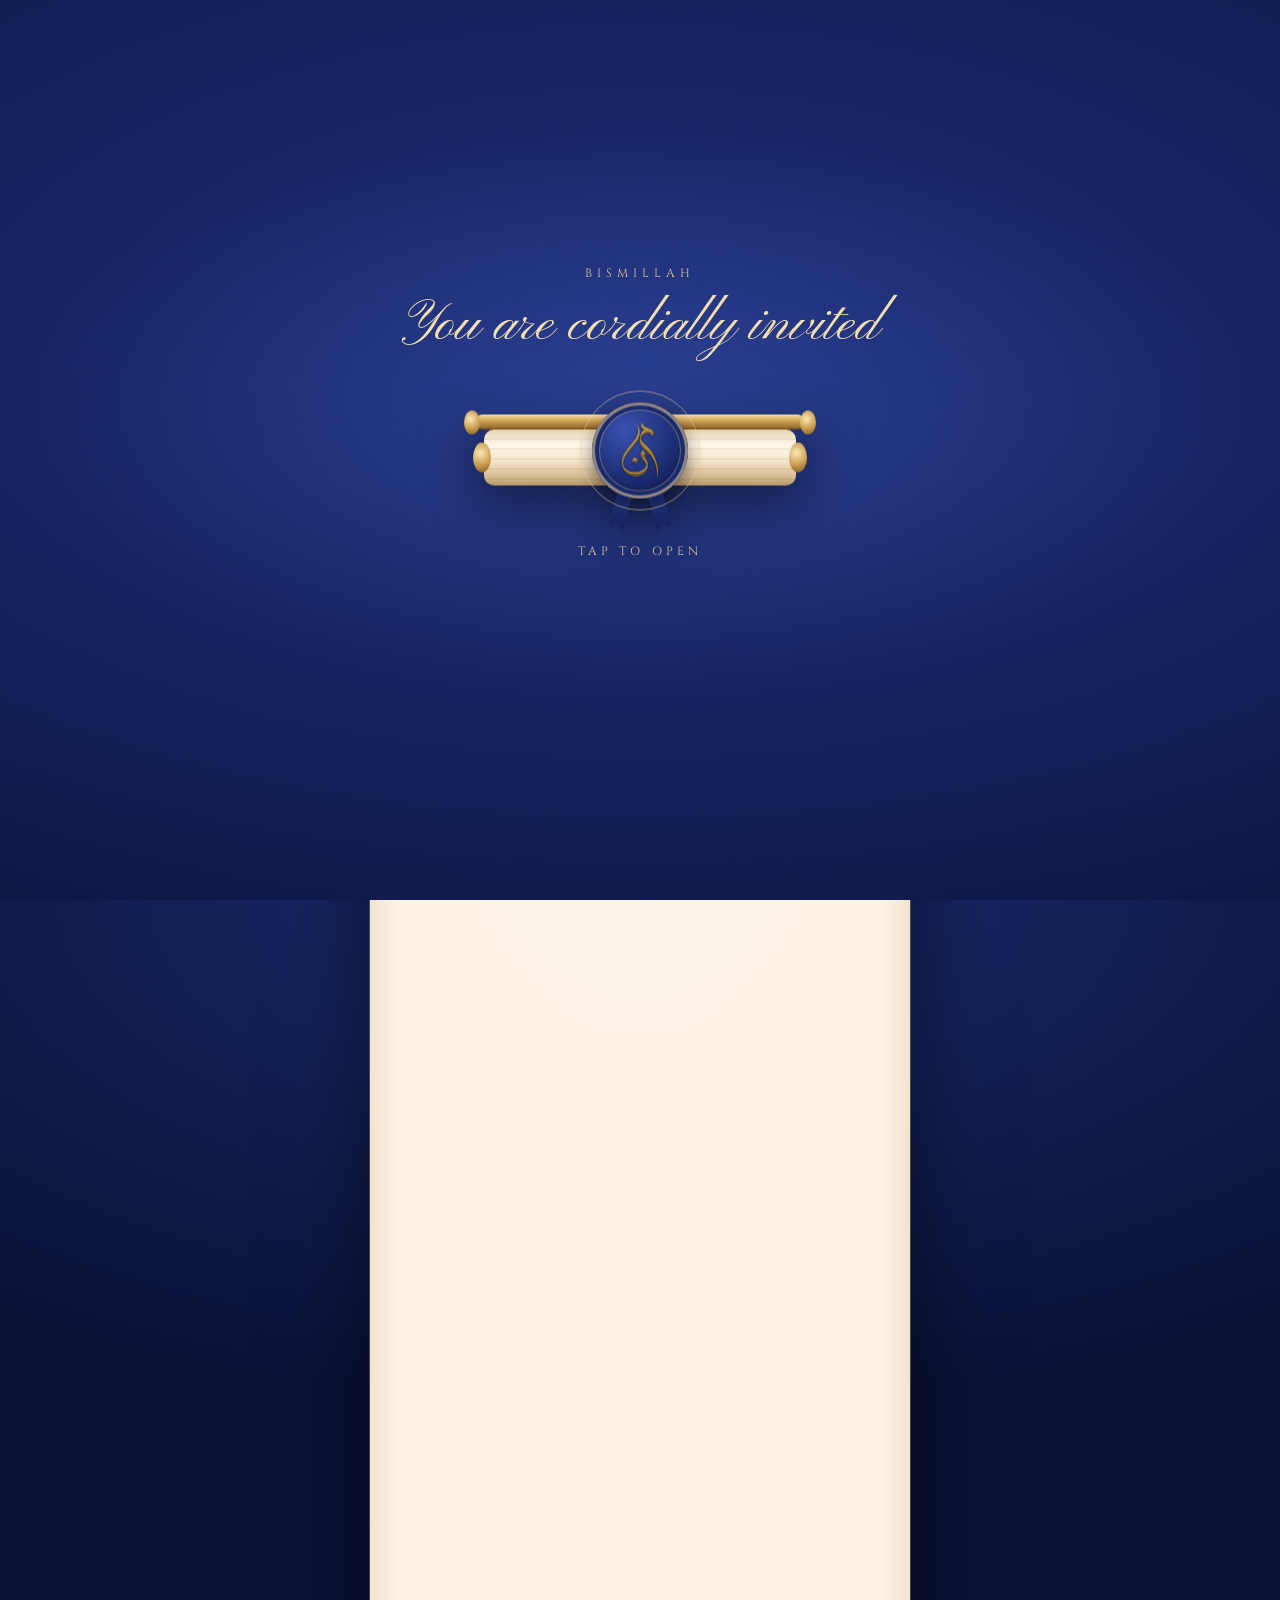
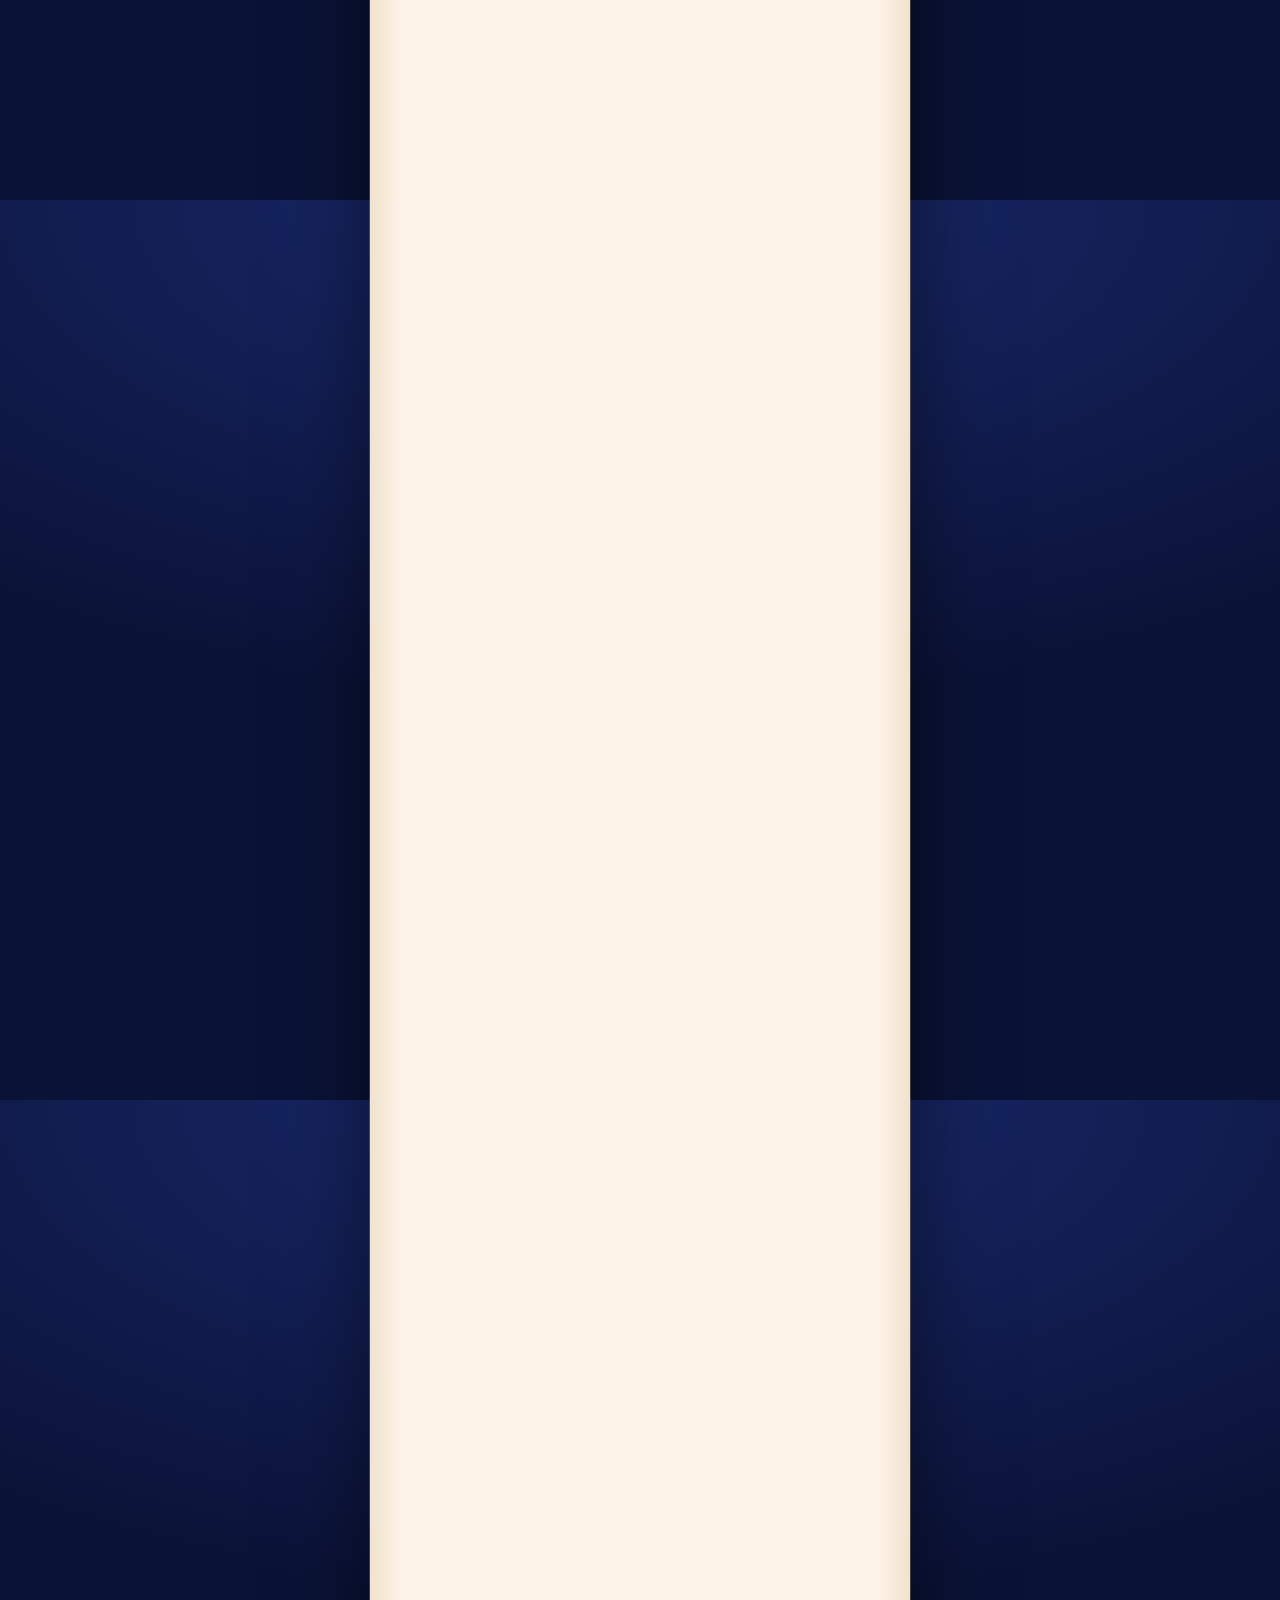
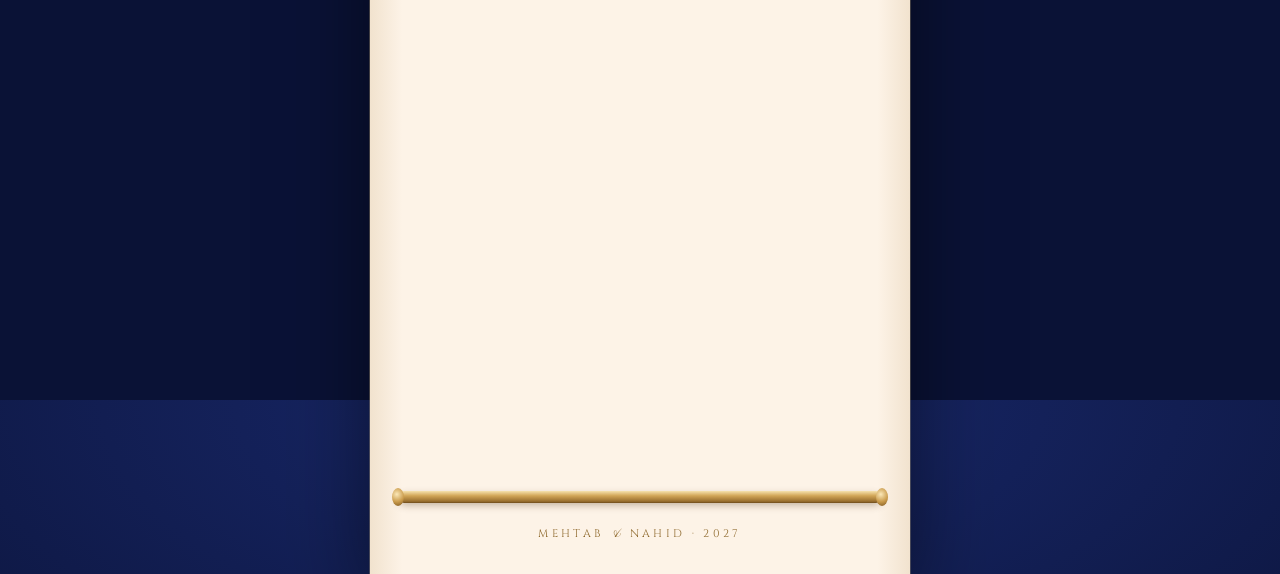
==== commit ef63aa24: "Groom side: royal velvet blue theme, remove Haldi and closing mosque Co-Authored-By: Claude Opus 5.5" ====
--- a/mehtab/index.html
+++ b/mehtab/index.html
@@ -5,7 +5,7 @@
   <meta name="viewport" content="width=device-width, initial-scale=1, viewport-fit=cover">
   <title>Mehtab &amp; Nahid · Wedding Invitation</title>
   <meta name="description" content="With the blessings of Allah (SWT), the Khan Family invites you to the wedding celebrations of Mehtab Khan & Nahid.">
-  <meta name="theme-color" content="#5a1020">
+  <meta name="theme-color" content="#14225c">
 
   <!-- Link preview (WhatsApp / social) -->
   <meta property="og:type" content="website">
@@ -63,10 +63,6 @@
     <symbol id="i-pin" viewBox="0 0 24 24"><path fill="none" stroke="currentColor" stroke-width="1.5" d="M12 21s-7-6.2-7-11.5a7 7 0 0 1 14 0C19 14.8 12 21 12 21z"/><circle cx="12" cy="9.5" r="2.4" fill="none" stroke="currentColor" stroke-width="1.5"/></symbol>
     <symbol id="i-share" viewBox="0 0 24 24"><g fill="none" stroke="currentColor" stroke-width="1.6" stroke-linecap="round"><circle cx="18" cy="5.5" r="2.5"/><circle cx="6" cy="12" r="2.5"/><circle cx="18" cy="18.5" r="2.5"/><path d="M8.3 10.8l7.4-4M8.3 13.2l7.4 4"/></g></symbol>
     <!-- function icons -->
-    <symbol id="i-haldi" viewBox="0 0 48 48"><g fill="none" stroke="currentColor" stroke-width="1.6" stroke-linecap="round" stroke-linejoin="round">
-      <path d="M8 26h32c0 8-7 14-16 14S8 34 8 26z"/><path d="M14 40h20"/>
-      <path d="M24 22c-3-2-3-6 0-8 3 2 3 6 0 8zM24 22c-1-4 2-7 6-7 0 4-3 7-6 7zM24 22c1-4-2-7-6-7 0 4 3 7 6 7z"/>
-      <circle cx="24" cy="10" r="1.2"/><path d="M12 26c1-2 3-3 5-3M36 26c-1-2-3-3-5-3"/></g></symbol>
     <symbol id="i-baraat" viewBox="0 0 48 48"><g fill="none" stroke="currentColor" stroke-width="1.6" stroke-linecap="round" stroke-linejoin="round">
       <path d="M10 40V26h28v14M6 40h36"/><path d="M12 26c0-8 5-13 12-15 7 2 12 7 12 15"/>
       <path d="M24 11V6"/><path d="M26.5 4.2a2.6 2.6 0 1 0 0 3.6 2 2 0 1 1 0-3.6z"/>
@@ -150,7 +146,7 @@
     <!-- ===== Countdown ===== -->
     <section class="sec countdown" id="countdown" data-stop="6.5">
       <p class="kicker" data-reveal="up">Counting the moments</p>
-      <h2 class="sec__title" data-reveal="up">Until the <span id="cdName">Haldi</span></h2>
+      <h2 class="sec__title" data-reveal="up">Until the <span id="cdName">Reception</span></h2>
       <div class="arches" id="arches" data-reveal="up"></div>
       <p class="cd__msg" id="cdMsg" data-reveal="up"></p>
     </section>
@@ -174,8 +170,7 @@
       </p>
       <svg class="divider" data-reveal="draw"><use href="#i-divider"/></svg>
       <p class="closing__wish" data-reveal="up">We look forward to celebrating with you</p>
-      <button class="btn btn--maroon" type="button" data-share data-reveal="up"><svg><use href="#i-share"/></svg>Share Invitation</button>
-      <img class="closing__mosque" src="assets/img/mosque.webp" alt="" aria-hidden="true" loading="lazy" width="552" height="184">
+      <button class="btn btn--royal" type="button" data-share data-reveal="up"><svg><use href="#i-share"/></svg>Share Invitation</button>
       <div class="page-rod page-rod--end" aria-hidden="true"><i></i></div>
       <footer class="foot">Mehtab <span>&amp;</span> Nahid · 2027</footer>
     </section>
--- a/mehtab/css/style.css
+++ b/mehtab/css/style.css
@@ -5,11 +5,11 @@
   --paper: #fdf3e7;
   --paper-2: #f7e9d6;
   --paper-3: #efdcc2;
-  --maroon: #7b1a2c;
-  --maroon-2: #5e1122;
-  --maroon-3: #460a18;
-  --ink: #4a2c22;
-  --ink-2: #6e4b3b;
+  --royal: #1f2f7a;
+  --royal-2: #172463;
+  --royal-3: #0f1a4a;
+  --ink: #262c4d;
+  --ink-2: #4c5374;
   --gold: #b98d45;
   --gold-d: #8f6a2e;
   --gold-l: #ead39c;
@@ -40,8 +40,8 @@
 .opener {
   position: fixed; inset: 0; z-index: 60; overflow: hidden;
   background:
-    radial-gradient(70% 45% at 50% 46%, rgba(180, 60, 80, .35), transparent 70%),
-    radial-gradient(130% 90% at 50% 40%, #7a1a2c, #520e1d 55%, #2e0610);
+    radial-gradient(70% 45% at 50% 46%, rgba(70, 100, 200, .35), transparent 70%),
+    radial-gradient(130% 90% at 50% 40%, #1e2e78, #131f58 55%, #080f33);
   color: var(--cream);
   transition: opacity .9s ease .1s;
 }
@@ -100,13 +100,13 @@
 .scroll__border { position: absolute; inset: 16px 14px; border: 1px solid rgba(185, 141, 69, .55); outline: 1px solid rgba(185, 141, 69, .3); outline-offset: 4px; }
 .scroll__ribbon {
   position: absolute; z-index: 3; left: 50%; top: -4px; width: 30px; height: 80px; transform: translateX(-50%);
-  background: linear-gradient(90deg, #5a0f1f, #9a2a40 40%, #b2374f 55%, #6e1426);
+  background: linear-gradient(90deg, #14225c, #2d44a0 40%, #4560c0 55%, #1b2b70);
   box-shadow: 0 2px 6px rgba(0, 0, 0, .35);
   transition: transform .6s ease, opacity .5s ease;
 }
 .scroll__ribbon::before, .scroll__ribbon::after {
   content: ""; position: absolute; top: 74px; width: 16px; height: 46px;
-  background: linear-gradient(180deg, #8c2338, #5a0f1f);
+  background: linear-gradient(180deg, #2a3f96, #14225c);
   clip-path: polygon(0 0, 100% 0, 100% 100%, 50% 84%, 0 100%);
 }
 .scroll__ribbon::before { left: -6px; transform: rotate(14deg); transform-origin: top; }
@@ -116,8 +116,8 @@
   position: absolute; z-index: 4; left: 50%; top: 50%; width: 96px; height: 96px; padding: 0;
   transform: translate(-50%, -50%);
   border: 0; border-radius: 50%; cursor: pointer;
-  background: radial-gradient(circle at 34% 28%, #a93349, #721628 58%, #4a0a17);
-  box-shadow: 0 8px 18px rgba(0, 0, 0, .45), inset 0 0 0 3px rgba(233, 207, 147, .55), inset 0 0 0 7px #6a1426, inset 0 0 0 8px rgba(233, 207, 147, .35), inset 0 -6px 14px rgba(0, 0, 0, .35);
+  background: radial-gradient(circle at 34% 28%, #3a52b0, #1c2c72 58%, #0e184a);
+  box-shadow: 0 8px 18px rgba(0, 0, 0, .45), inset 0 0 0 3px rgba(233, 207, 147, .55), inset 0 0 0 7px #1a2a6e, inset 0 0 0 8px rgba(233, 207, 147, .35), inset 0 -6px 14px rgba(0, 0, 0, .35);
   transition: transform .6s cubic-bezier(.3, 1.4, .5, 1), opacity .5s ease;
   -webkit-tap-highlight-color: transparent;
 }
@@ -157,7 +157,7 @@
 .page-rod::before, .page-rod::after { content: ""; position: absolute; top: 50%; width: 12px; height: 18px; border-radius: 50%; transform: translateY(-50%); background: radial-gradient(circle at 40% 35%, #fbe8b8, #c99a4a 55%, #7a5520); }
 .page-rod::before { left: -6px; } .page-rod::after { right: -6px; }
 @media (min-width: 600px) {
-  body { background: radial-gradient(120% 80% at 50% 0%, #6a1426, #3a0812 70%); }
+  body { background: radial-gradient(120% 80% at 50% 0%, #1a2a6e, #0a1236 70%); }
   main { box-shadow: 0 0 0 1px rgba(233, 207, 147, .25), 0 30px 80px rgba(0, 0, 0, .5); }
 }
 
@@ -171,7 +171,7 @@
 
 /* ---------- headings ---------- */
 .kicker { margin: 0 0 8px; font-family: var(--ff-caps); font-size: 11.5px; letter-spacing: .32em; text-transform: uppercase; color: var(--gold-d); }
-.sec__title { margin: 0; font-weight: 600; font-size: 30px; line-height: 1.2; color: var(--maroon); }
+.sec__title { margin: 0; font-weight: 600; font-size: 30px; line-height: 1.2; color: var(--royal); }
 .divider { display: block; width: 210px; height: 22px; margin: 14px auto; }
 
 /* =========================================================
@@ -194,13 +194,13 @@
 }
 .hero__title { margin: 4px 0 0; font-weight: 400; }
 .hero__title .script {
-  display: block; font-family: 'Alex Brush', var(--ff-script); font-size: clamp(66px, 20vw, 96px); line-height: 1; color: var(--maroon);
+  display: block; font-family: 'Alex Brush', var(--ff-script); font-size: clamp(66px, 20vw, 96px); line-height: 1; color: var(--royal);
   padding-top: .16em; margin-top: -.1em;
   text-shadow: 0 2px 0 rgba(255, 255, 255, .6);
 }
 .hero__caps { display: block; margin-top: 2px; font-family: var(--ff-caps); font-size: 15px; letter-spacing: .46em; padding-left: .46em; color: var(--ink-2); }
 .names { margin-top: 6px; }
-.nm { margin: 0; font-weight: 600; font-size: clamp(40px, 11.6vw, 54px); line-height: 1.08; color: var(--maroon); letter-spacing: .005em; }
+.nm { margin: 0; font-weight: 600; font-size: clamp(40px, 11.6vw, 54px); line-height: 1.08; color: var(--royal); letter-spacing: .005em; }
 .par { margin: 4px 0 0; font-family: var(--ff-caps); font-size: 11px; letter-spacing: .12em; text-transform: uppercase; color: var(--ink-2); }
 .amp { display: flex; align-items: center; justify-content: center; gap: 14px; margin: 14px auto 10px; max-width: 280px; }
 .amp::before, .amp::after { content: ""; flex: 1; height: 1px; background: linear-gradient(90deg, transparent, var(--gold)); }
@@ -208,7 +208,7 @@
 .amp span {
   display: grid; place-items: center; width: 40px; height: 40px; flex: none;
   border: 1.2px solid var(--gold); transform: rotate(45deg); border-radius: 6px;
-  position: relative; font-size: 0; color: var(--maroon);
+  position: relative; font-size: 0; color: var(--royal);
 }
 .amp span::after { content: "&"; position: absolute; inset: 0; display: grid; place-items: center; transform: rotate(-45deg); font-family: var(--ff-serif); font-style: italic; font-weight: 500; font-size: 27px; line-height: 1; }
 
@@ -220,10 +220,10 @@
 .date { position: relative; flex: 1 1 0; max-width: 140px; padding: 0 6px; }
 .date + .date { border-left: 1px solid rgba(185, 141, 69, .4); }
 .date svg { width: 30px; height: 30px; color: var(--gold); display: block; margin: 0 auto 4px; }
-.date__d { position: relative; display: inline-block; font-weight: 700; font-size: 32px; line-height: 1; color: var(--maroon); }
+.date__d { position: relative; display: inline-block; font-weight: 700; font-size: 32px; line-height: 1; color: var(--royal); }
 .date__m { display: block; margin-top: 4px; font-family: var(--ff-caps); font-size: 10px; letter-spacing: .14em; text-transform: uppercase; color: var(--ink-2); }
-.date__n { display: block; margin-top: 4px; font-family: var(--ff-caps); font-weight: 600; font-size: 11.5px; letter-spacing: .16em; text-transform: uppercase; color: var(--maroon); }
-.date__d { background: linear-gradient(120deg, #7b1a2c 30%, #b4485c 50%, #7b1a2c 70%); background-size: 250% 100%; -webkit-background-clip: text; background-clip: text; color: transparent; animation: shimmer 4s ease-in-out infinite; }
+.date__n { display: block; margin-top: 4px; font-family: var(--ff-caps); font-weight: 600; font-size: 11.5px; letter-spacing: .16em; text-transform: uppercase; color: var(--royal); }
+.date__d { background: linear-gradient(120deg, #1f2f7a 30%, #4a64c4 50%, #1f2f7a 70%); background-size: 250% 100%; -webkit-background-clip: text; background-clip: text; color: transparent; animation: shimmer 4s ease-in-out infinite; }
 @keyframes shimmer { 0%, 100% { background-position: 100% 0; } 50% { background-position: 0 0; } }
 .sparkle {
   position: absolute; width: 11px; height: 11px; pointer-events: none;
@@ -246,7 +246,7 @@
   position: relative; padding: 42px 24px 34px; border-radius: 4px;
   background: linear-gradient(180deg, #fffaf3, #f8ecda);
   border: 1px solid rgba(185, 141, 69, .5);
-  box-shadow: inset 0 0 0 7px #fffaf3, inset 0 0 0 8px rgba(185, 141, 69, .3), 0 14px 30px -20px rgba(90, 40, 20, .5);
+  box-shadow: inset 0 0 0 7px #fffaf3, inset 0 0 0 8px rgba(185, 141, 69, .3), 0 14px 30px -20px rgba(30, 40, 90, .5);
 }
 .vc { position: absolute; width: 44px; height: 44px; }
 .vc--tl { top: 12px; left: 12px; }
@@ -256,7 +256,7 @@
 .verse__text { margin: 10px 0 16px; font-style: italic; font-size: 21px; line-height: 1.55; color: var(--ink); }
 .verse__text .w { display: inline-block; opacity: 0; transform: translateY(6px); filter: blur(3px); transition: opacity .6s ease, transform .6s ease, filter .6s ease; transition-delay: calc(var(--i) * 55ms + 300ms); }
 .verse__text.is-in .w { opacity: 1; transform: none; filter: none; }
-.verse__ref { margin: 0; font-family: var(--ff-caps); font-size: 12px; letter-spacing: .22em; color: var(--maroon); }
+.verse__ref { margin: 0; font-family: var(--ff-caps); font-size: 12px; letter-spacing: .22em; color: var(--royal); }
 
 /* countdown */
 .arches { display: flex; justify-content: center; gap: 10px; margin-top: 24px; }
@@ -266,24 +266,24 @@
   border-radius: 37px 37px 10px 10px / 34px 34px 10px 10px;
   background: linear-gradient(180deg, #fffaf1, #f4e3ca);
   border: 1px solid rgba(185, 141, 69, .65);
-  box-shadow: inset 0 0 0 4px #fffaf1, inset 0 0 0 5px rgba(185, 141, 69, .3), 0 10px 20px -14px rgba(90, 40, 20, .6);
-}
-.arch__n { font-weight: 700; font-size: 33px; line-height: 1; color: var(--maroon); font-variant-numeric: tabular-nums; }
+  box-shadow: inset 0 0 0 4px #fffaf1, inset 0 0 0 5px rgba(185, 141, 69, .3), 0 10px 20px -14px rgba(30, 40, 90, .6);
+}
+.arch__n { font-weight: 700; font-size: 33px; line-height: 1; color: var(--royal); font-variant-numeric: tabular-nums; }
 .arch__n.tick { animation: tick .5s ease; }
 @keyframes tick { 0% { transform: translateY(-5px); opacity: .3; } 100% { transform: none; opacity: 1; } }
 .arch__l { margin-top: 6px; font-family: var(--ff-caps); font-size: 9.5px; letter-spacing: .16em; text-transform: uppercase; color: var(--ink-2); }
 .cd__msg { margin: 18px 0 0; font-style: italic; font-size: 18.5px; color: var(--ink-2); }
 
 /* functions */
-.events__title { margin: 0; font-size: 64px; line-height: 1.05; color: var(--maroon); padding-top: .12em; }
+.events__title { margin: 0; font-size: 64px; line-height: 1.05; color: var(--royal); padding-top: .12em; }
 .events__list { display: grid; gap: 58px; margin-top: 54px; }
 .ev {
   position: relative; padding: 52px 20px 26px; color: #f8ead4;
   border-radius: 50% 50% 18px 18px / 70px 70px 18px 18px;
   background:
-    radial-gradient(100% 50% at 50% 0%, rgba(190, 70, 90, .35), transparent 70%),
-    linear-gradient(180deg, #841f33, #6a1426 50%, #4e0c1b);
-  box-shadow: 0 22px 40px -24px rgba(60, 10, 20, .8), inset 0 0 0 1px rgba(233, 207, 147, .6);
+    radial-gradient(100% 50% at 50% 0%, rgba(80, 110, 210, .35), transparent 70%),
+    linear-gradient(180deg, #24378a, #1a2a6e 50%, #111d52);
+  box-shadow: 0 22px 40px -24px rgba(10, 18, 60, .8), inset 0 0 0 1px rgba(233, 207, 147, .6);
 }
 .ev::before {
   content: ""; position: absolute; inset: 8px; pointer-events: none;
@@ -294,8 +294,8 @@
   position: absolute; left: 50%; top: -32px; transform: translateX(-50%);
   display: grid; place-items: center; width: 64px; height: 64px; border-radius: 50%;
   background: radial-gradient(circle at 35% 30%, #fffaf0, #f1dfc0);
-  border: 1.5px solid #c9a35c; color: var(--maroon);
-  box-shadow: 0 0 0 5px var(--paper), 0 8px 16px -6px rgba(60, 10, 20, .6);
+  border: 1.5px solid #c9a35c; color: var(--royal);
+  box-shadow: 0 0 0 5px var(--paper), 0 8px 16px -6px rgba(10, 18, 60, .6);
 }
 .ev__medal svg { width: 38px; height: 38px; }
 .ev__date { margin: 0; font-family: var(--ff-caps); font-size: 11.5px; letter-spacing: .2em; text-transform: uppercase; color: var(--gold-l); }
@@ -324,20 +324,19 @@
 }
 .btn:active { transform: scale(.96); }
 .btn svg { width: 17px; height: 17px; }
-.btn--gold { color: var(--maroon-3); background: linear-gradient(120deg, #c99d52, #f1dca7 50%, #c99d52); box-shadow: 0 6px 18px -8px rgba(233, 207, 147, .6); }
+.btn--gold { color: var(--royal-3); background: linear-gradient(120deg, #c99d52, #f1dca7 50%, #c99d52); box-shadow: 0 6px 18px -8px rgba(233, 207, 147, .6); }
 .btn--ghost { color: #f3dfb4; border-color: rgba(233, 207, 147, .55); background: transparent; }
-.btn--maroon { color: #f8ead4; background: linear-gradient(120deg, #6a1426, #8c2338 50%, #6a1426); box-shadow: 0 8px 20px -10px rgba(90, 16, 32, .7); }
+.btn--royal { color: #f8ead4; background: linear-gradient(120deg, #1a2a6e, #2a3f96 50%, #1a2a6e); box-shadow: 0 8px 20px -10px rgba(16, 28, 90, .7); }
 .btn:focus-visible { outline: 2px solid var(--gold); outline-offset: 3px; }
 
 /* closing */
 .closing { padding-bottom: 0; }
 .closing__lead { margin: 0 auto 18px; max-width: 320px; font-style: italic; font-size: 22px; line-height: 1.4; color: var(--ink); }
-.closing__family { margin: 0; font-size: 68px; line-height: 1.05; color: var(--maroon); padding-top: .14em; }
+.closing__family { margin: 0; font-size: 68px; line-height: 1.05; color: var(--royal); padding-top: .14em; }
 .closing__names { margin: 10px 0 0; font-weight: 600; font-size: clamp(17px, calc((100vw - 40px) / 17), 23px); line-height: 1.6; color: var(--ink); }
 .closing__names .ln { display: block; width: max-content; max-width: none; margin: 0 auto; white-space: nowrap; }
 .closing__wish { margin: 0 0 18px; font-style: italic; font-size: 19px; color: var(--ink-2); }
-.closing__mosque { display: block; width: 100%; height: auto; margin-top: 26px; }
-.page-rod--end { margin-top: -4px; }
+.page-rod--end { margin-top: 44px; }
 .foot { padding: 16px 0 calc(28px + env(safe-area-inset-bottom)); font-family: var(--ff-caps); font-size: 11px; letter-spacing: .3em; text-transform: uppercase; color: var(--gold-d); }
 .foot span { font-family: var(--ff-script); font-size: 18px; letter-spacing: 0; text-transform: none; }
 
@@ -347,7 +346,7 @@
 .petals { position: fixed; inset: 0; z-index: 40; pointer-events: none; overflow: hidden; }
 .petal {
   position: absolute; top: -30px; width: var(--s, 12px); height: calc(var(--s, 12px) * 1.25);
-  border-radius: 80% 0 80% 0; background: var(--c, #9a2a40); opacity: .75;
+  border-radius: 80% 0 80% 0; background: var(--c, #2d44a0); opacity: .75;
   animation: fall var(--dur, 12s) linear var(--delay, 0s) infinite;
 }
 @keyframes fall {
@@ -362,9 +361,9 @@
 .dock {
   position: fixed; z-index: 45; left: 50%; bottom: calc(12px + env(safe-area-inset-bottom));
   display: none; gap: 2px; padding: 6px; border-radius: 999px;
-  background: rgba(78, 12, 27, .9); border: 1px solid rgba(233, 207, 147, .45);
+  background: rgba(17, 29, 82, .9); border: 1px solid rgba(233, 207, 147, .45);
   -webkit-backdrop-filter: blur(10px); backdrop-filter: blur(10px);
-  box-shadow: 0 12px 30px -10px rgba(40, 6, 14, .6);
+  box-shadow: 0 12px 30px -10px rgba(6, 10, 40, .6);
   opacity: 0; transform: translate(-50%, 30px); transition: opacity .4s ease, transform .4s ease;
 }
 @media (max-width: 760px) { .dock { display: flex; } }
@@ -380,7 +379,7 @@
 .dock__btn:active { background: rgba(233, 207, 147, .16); }
 .toast {
   position: fixed; z-index: 70; left: 50%; bottom: calc(24px + env(safe-area-inset-bottom)); transform: translate(-50%, 20px);
-  padding: 9px 18px; border-radius: 999px; background: var(--maroon-2); color: #f8ead4;
+  padding: 9px 18px; border-radius: 999px; background: var(--royal-2); color: #f8ead4;
   font-family: var(--ff-caps); font-size: 12px; letter-spacing: .08em; opacity: 0; pointer-events: none; transition: opacity .3s, transform .3s;
 }
 .toast.is-on { opacity: 1; transform: translate(-50%, 0); }
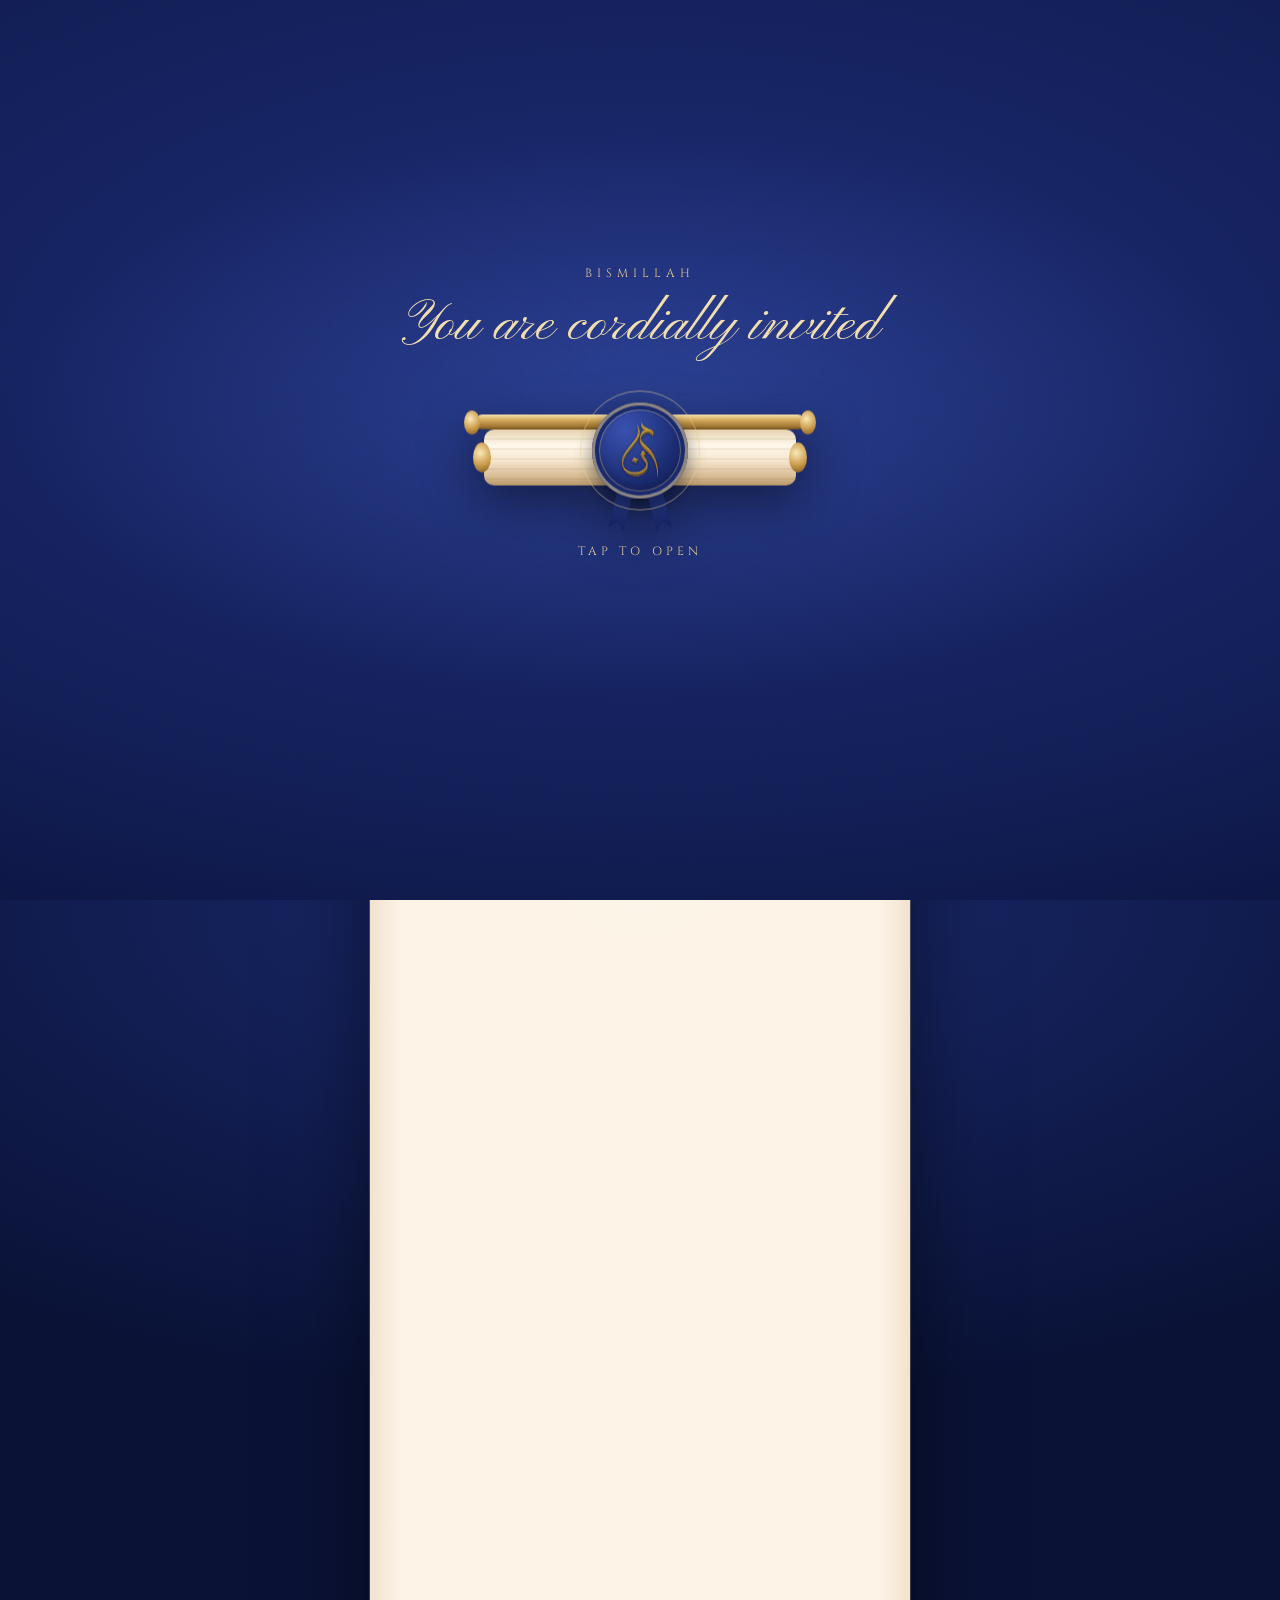
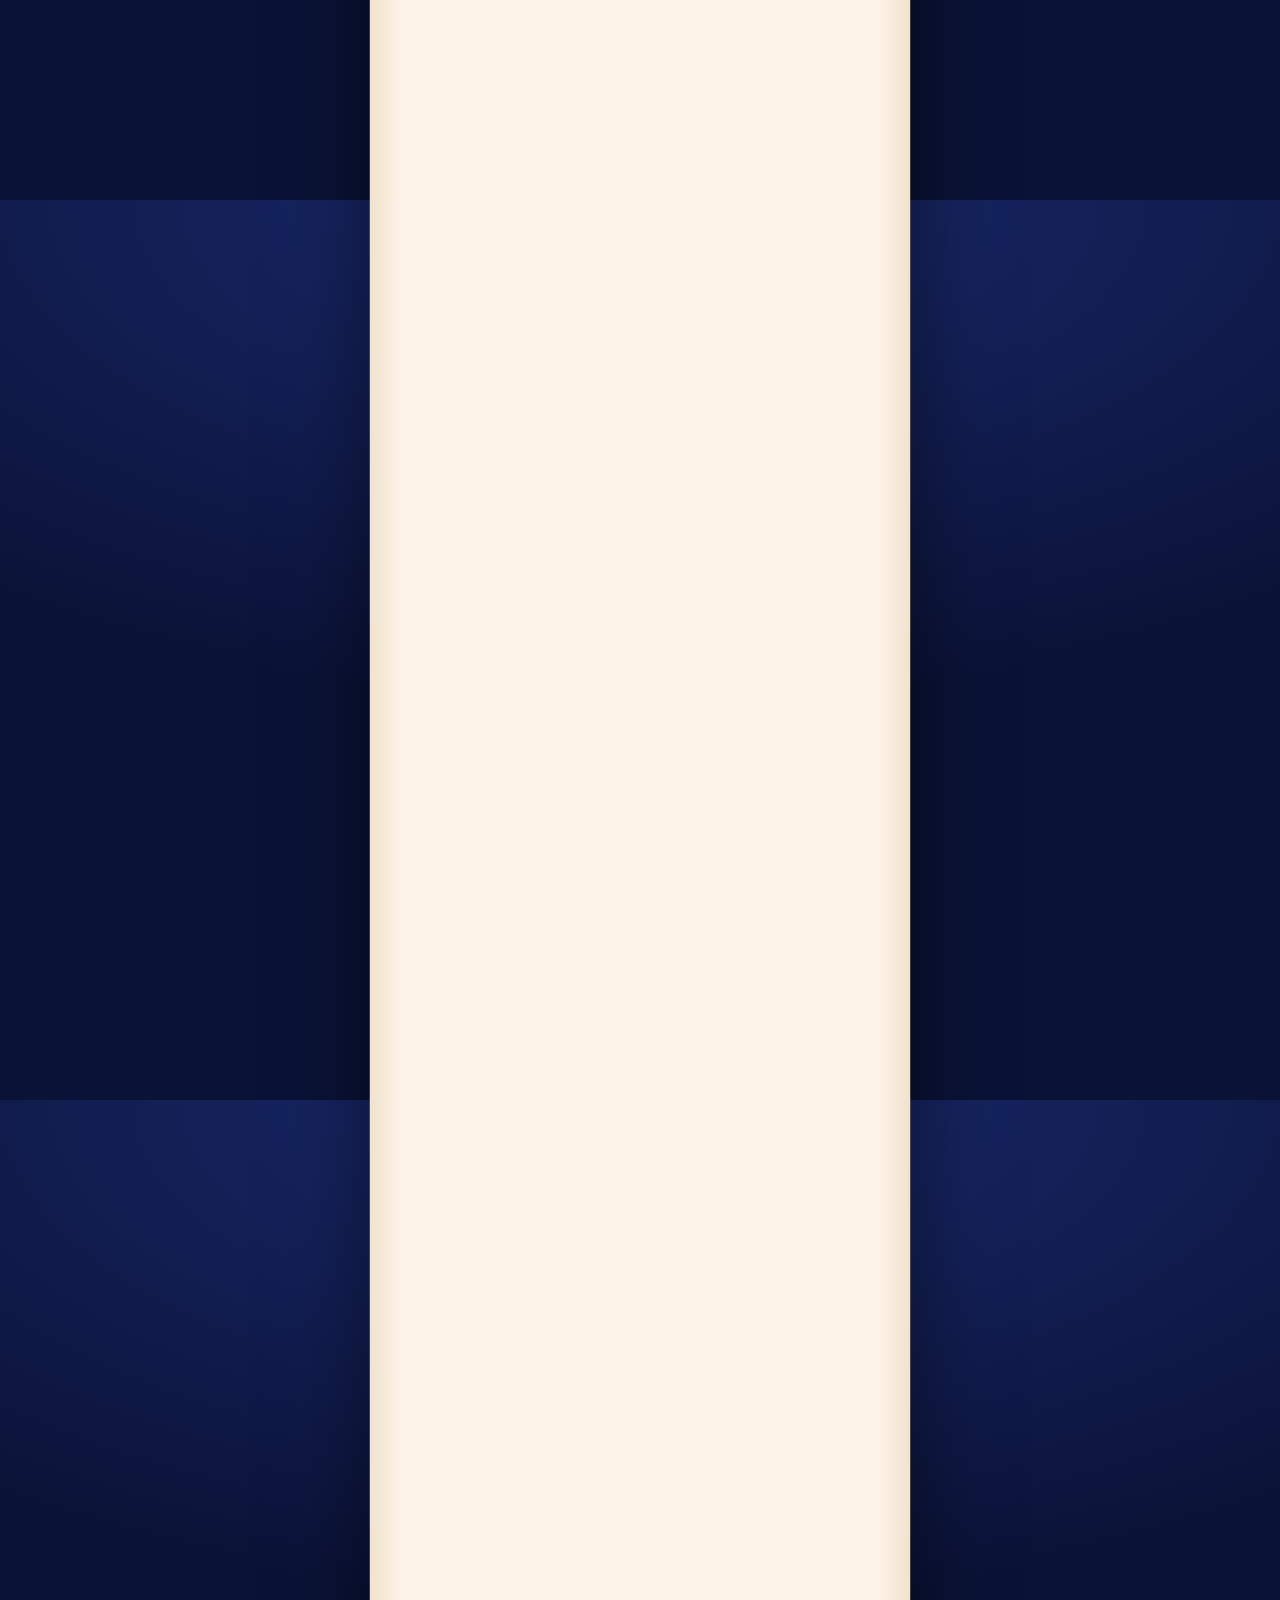
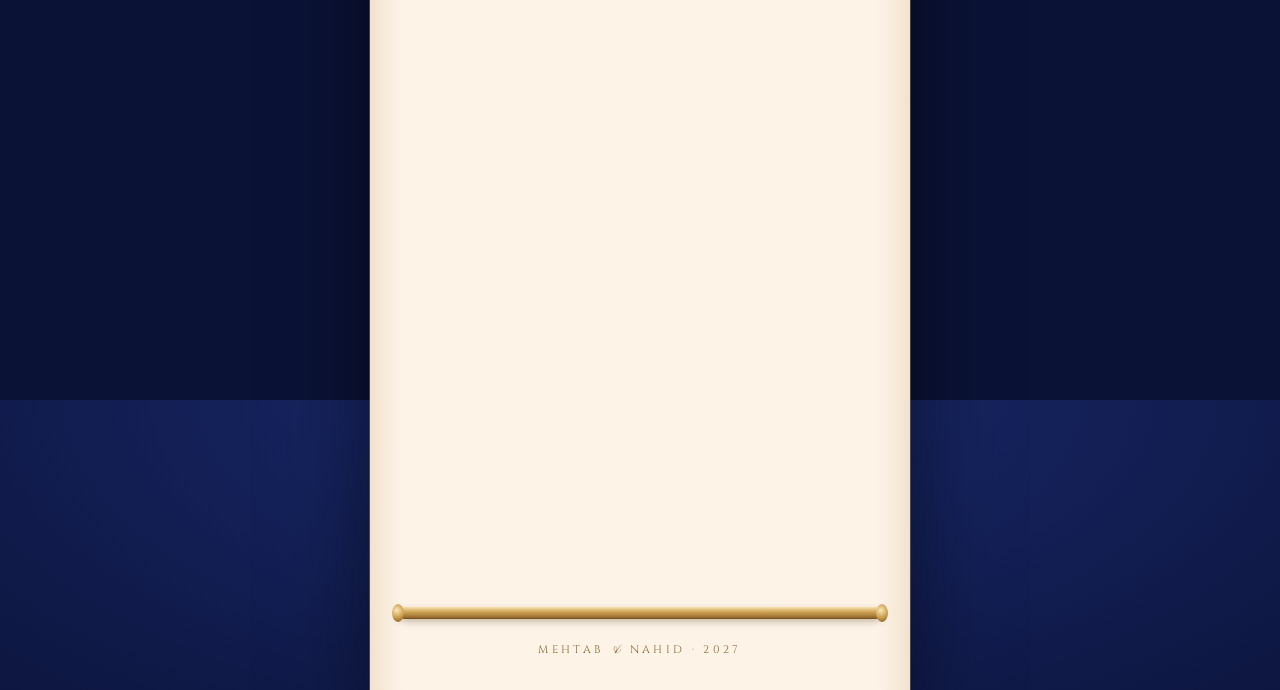
==== commit 787c7955: "Groom side: names in the reference-card lettering; larger parents' names and month Co-Authored-By: C" ====
--- a/mehtab/index.html
+++ b/mehtab/index.html
@@ -116,11 +116,11 @@
         <svg class="divider" data-reveal="draw"><use href="#i-divider"/></svg>
 
         <div class="names">
-          <h2 class="nm" data-reveal="up">Mehtab Khan</h2>
+          <h2 class="nm" data-reveal="up"><span class="sr">Mehtab Khan</span><svg class="nm__svg nm__svg--m" viewBox="10.8 3.5 455.3 71.0" aria-hidden="true" focusable="false"><path fill="currentColor" d="M12.70 72.91C11.82 72.28 12.51 71.70 14.36 71.50C18.22 71.10 19.49 70.69 22.54 68.87C23.66 68.21 27.42 64.85 28.00 64.01C28.23 63.67 28.76 62.95 29.17 62.41C31.32 59.60 34.60 53.32 35.70 49.92C35.88 49.37 36.17 48.54 36.36 48.08C37.05 46.38 37.48 44.98 37.75 43.63C37.89 42.87 38.19 41.61 38.41 40.83C39.63 36.46 39.79 35.76 40.83 30.17C41.10 28.75 41.43 27.10 41.56 26.50C41.70 25.90 41.89 24.55 41.99 23.50C42.08 22.45 42.31 20.80 42.49 19.83C42.93 17.55 43.25 12.35 43.00 11.60C42.60 10.38 40.60 9.26 38.40 9.01C36.22 8.77 32.93 9.03 31.83 9.54C31.33 9.78 30.28 10.25 29.50 10.60C28.23 11.16 26.25 12.49 24.94 13.66C23.46 14.97 21.58 18.90 21.14 21.58C20.86 23.28 21.23 25.82 21.94 27.17C22.80 28.77 23.55 29.51 25.11 30.27C26.47 30.94 26.69 30.99 27.92 31.00C29.35 31.00 30.00 31.26 30.00 31.81C30.00 32.35 29.27 32.80 27.67 33.27C25.50 33.91 24.08 33.91 22.08 33.25C20.64 32.78 20.52 32.69 18.98 31.21L17.37 29.66L16.73 27.87C16.11 26.15 16.08 26.01 16.10 24.08C16.12 22.52 16.20 21.85 16.48 21.02C16.67 20.44 16.83 19.86 16.83 19.75C16.83 19.63 17.17 18.87 17.58 18.06C18.98 15.28 21.78 12.46 25.50 10.08C26.86 9.21 29.26 8.00 29.63 8.00C29.76 8.00 30.37 7.77 31.00 7.50C31.63 7.22 32.32 7.00 32.55 7.00C32.77 7.00 33.69 6.77 34.59 6.50L36.23 5.99L41.82 5.99C46.89 5.98 47.56 6.02 48.97 6.33C51.17 6.82 51.63 7.18 52.02 8.78C52.13 9.22 52.42 10.00 52.68 10.51C52.93 11.02 53.27 11.92 53.41 12.49C53.56 13.07 53.79 13.70 53.91 13.90C54.03 14.09 54.62 15.71 55.24 17.50C56.56 21.36 56.59 21.45 57.12 22.83C57.91 24.89 58.69 27.09 59.10 28.40C59.32 29.13 59.57 29.80 59.65 29.90C59.74 30.00 59.93 30.56 60.08 31.14C60.23 31.71 60.49 32.50 60.66 32.89C60.83 33.27 61.12 34.03 61.31 34.58C61.49 35.13 61.85 36.11 62.09 36.75C62.89 38.83 63.68 41.05 64.07 42.33C64.28 43.02 64.57 43.85 64.71 44.17C64.85 44.49 65.06 45.20 65.17 45.74C65.59 47.80 66.23 48.02 67.14 46.42C67.45 45.87 67.80 45.15 67.92 44.83C68.04 44.51 68.94 42.75 69.92 40.92C70.91 39.08 72.55 35.93 73.57 33.92C74.60 31.90 75.55 30.03 75.70 29.75C75.85 29.47 76.25 28.69 76.59 28.00C76.93 27.31 77.49 26.34 77.83 25.83C78.17 25.33 78.66 24.50 78.92 24.00C79.17 23.50 79.60 22.76 79.86 22.37C80.13 21.98 80.49 21.35 80.66 20.96C80.99 20.23 81.42 19.52 83.08 16.93C83.63 16.07 84.21 15.16 84.37 14.90C84.67 14.38 86.02 12.29 87.06 10.72C88.16 9.08 89.33 7.84 90.64 6.96C91.89 6.12 91.89 6.12 93.99 5.88C96.75 5.57 102.22 5.65 102.58 6.01C102.92 6.34 102.74 6.55 101.58 7.13C100.28 7.78 98.85 9.29 98.38 10.50C97.85 11.85 97.17 14.54 97.17 15.24C97.17 15.78 96.98 17.22 96.33 21.58C96.23 22.22 96.05 24.32 95.91 26.25C95.78 28.18 95.60 30.04 95.51 30.39C95.43 30.75 95.28 32.29 95.17 33.81C95.07 35.34 94.88 37.18 94.75 37.92C94.62 38.65 94.48 39.74 94.43 40.33C94.38 40.93 94.23 42.58 94.08 44.00C93.40 50.79 93.31 52.12 93.28 54.92C93.25 57.72 93.27 57.96 93.62 58.60C94.21 59.71 94.81 60.32 95.81 60.81C96.90 61.35 97.04 61.77 96.25 62.16C95.57 62.51 81.64 62.54 81.04 62.20C80.39 61.83 80.57 61.37 81.54 60.94C82.88 60.35 83.74 59.31 84.06 57.90C84.57 55.65 84.80 53.88 84.99 50.92C85.09 49.27 85.25 47.24 85.34 46.42C85.62 43.93 85.97 40.54 86.17 38.42C86.27 37.32 86.42 35.89 86.51 35.25C86.59 34.61 86.74 33.30 86.83 32.33C87.06 29.93 87.56 25.45 88.00 21.75C88.09 21.02 88.20 19.97 88.26 19.42C88.31 18.87 88.50 17.51 88.68 16.40C88.86 15.29 88.96 14.26 88.90 14.11C88.63 13.40 87.59 14.08 87.26 15.19C87.13 15.64 86.51 16.76 85.88 17.68C85.26 18.60 84.55 19.72 84.31 20.17C84.07 20.62 83.70 21.27 83.48 21.62C83.26 21.96 82.63 23.19 82.07 24.33C81.51 25.48 80.71 26.98 80.30 27.67C79.88 28.35 79.18 29.63 78.74 30.50C78.30 31.37 77.64 32.57 77.27 33.17C76.90 33.76 76.33 34.77 75.99 35.42C74.68 37.95 71.23 44.79 70.96 45.42C70.80 45.78 70.56 46.27 70.43 46.50C70.30 46.73 70.02 47.29 69.80 47.75C69.59 48.21 69.14 49.11 68.80 49.75C67.96 51.37 66.34 54.75 65.41 56.83C64.08 59.80 63.02 61.81 62.68 61.99C62.50 62.09 62.21 62.17 62.02 62.17C61.65 62.17 61.00 61.44 61.00 61.02C60.99 60.87 60.81 60.30 60.58 59.75C60.35 59.20 60.05 58.24 59.92 57.61C59.79 56.98 59.59 56.36 59.48 56.23C59.38 56.10 59.16 55.53 58.99 54.96C58.52 53.31 55.92 45.15 55.08 42.67C54.66 41.43 54.18 39.97 54.02 39.42C53.86 38.87 53.60 38.18 53.45 37.88C53.29 37.59 53.08 36.95 52.98 36.47C52.88 35.98 52.64 35.28 52.46 34.92C52.27 34.55 52.01 33.81 51.89 33.26C51.76 32.72 51.58 32.18 51.49 32.07C51.29 31.83 48.64 24.30 48.07 22.36C47.84 21.59 47.55 20.76 47.42 20.50C47.29 20.25 47.03 19.50 46.84 18.83C46.45 17.40 46.11 16.83 45.66 16.83C45.15 16.83 45.05 17.33 44.96 20.50C44.90 22.57 44.77 23.85 44.53 24.92C44.34 25.74 44.11 27.24 44.02 28.26C43.93 29.27 43.70 30.77 43.52 31.59C43.34 32.41 43.11 34.06 43.00 35.25C42.89 36.44 42.69 37.68 42.55 38.00C42.42 38.32 42.20 39.44 42.07 40.49C41.94 41.53 41.69 42.92 41.52 43.57C41.34 44.22 41.11 45.37 41.00 46.14C40.90 46.90 40.68 47.95 40.51 48.47C40.35 48.99 40.13 49.90 40.02 50.50C39.80 51.79 38.71 55.35 38.08 56.85C37.83 57.44 37.49 58.31 37.32 58.80C37.15 59.28 36.87 59.88 36.70 60.13C36.53 60.38 36.29 60.84 36.17 61.15C35.73 62.23 33.65 65.19 32.37 66.53C30.06 68.96 27.19 70.83 23.83 72.08C21.99 72.76 21.52 72.87 19.75 73.01C16.42 73.26 13.14 73.21 12.70 72.91ZM362.00 71.73C361.68 71.69 360.05 71.51 358.37 71.33C356.47 71.12 354.84 70.84 354.04 70.59C353.33 70.37 352.45 70.14 352.08 70.07C351.72 70.01 351.15 69.82 350.83 69.66C350.50 69.50 349.81 69.25 349.29 69.12C348.78 68.98 348.14 68.72 347.88 68.54C347.63 68.36 347.13 68.12 346.79 68.01C345.25 67.51 341.29 65.05 339.25 63.32C338.70 62.85 337.69 62.01 337.01 61.45C335.34 60.06 332.28 57.00 331.78 56.22C331.55 55.87 330.78 54.94 330.06 54.15C329.34 53.36 328.30 52.13 327.75 51.42C327.20 50.70 326.45 49.74 326.07 49.27C325.70 48.80 325.05 47.89 324.62 47.25C324.19 46.61 323.47 45.60 323.02 45.00C322.56 44.40 320.95 42.19 319.42 40.08C315.75 35.00 315.89 35.17 315.41 35.17C314.75 35.17 313.23 36.24 313.02 36.86C312.59 38.08 312.14 44.06 311.73 54.00C311.56 57.99 312.00 58.98 314.33 59.85C315.71 60.37 315.89 60.58 315.39 61.09C315.14 61.34 314.89 61.36 313.43 61.24C312.50 61.17 311.64 61.12 311.50 61.13C311.36 61.14 308.78 61.19 305.75 61.23C301.07 61.30 300.19 61.28 299.87 61.07C299.35 60.73 299.58 60.36 300.84 59.47C301.99 58.66 302.71 57.41 303.01 55.74C303.10 55.19 303.28 54.30 303.41 53.75C303.54 53.19 303.73 50.77 303.83 48.25C304.02 43.66 304.38 38.88 304.65 37.08C304.74 36.53 304.89 34.28 305.00 32.08C305.11 29.88 305.30 26.70 305.44 25.00C305.57 23.30 305.75 20.87 305.83 19.58C305.92 18.30 306.08 16.24 306.18 15.00C306.45 11.92 306.41 9.64 306.10 9.03C305.67 8.21 305.09 8.08 301.67 8.08C298.61 8.08 298.57 8.09 297.00 8.64C295.65 9.11 294.59 9.56 292.54 10.54C292.33 10.64 291.30 11.54 290.25 12.54C288.47 14.23 288.29 14.47 287.51 16.05C285.57 20.01 285.78 24.37 288.05 27.16C289.72 29.22 291.26 30.00 293.64 30.00C294.80 30.00 295.17 30.17 295.17 30.69C295.17 31.89 290.36 32.93 287.88 32.26C285.84 31.72 283.88 30.21 282.85 28.40C280.52 24.25 280.84 19.68 283.79 15.31C284.79 13.83 287.44 11.13 288.95 10.05C290.02 9.29 292.41 8.00 292.75 8.00C292.84 8.00 293.33 7.78 293.83 7.51C294.34 7.24 294.92 7.01 295.12 7.01C295.33 7.00 296.15 6.78 296.96 6.52C297.85 6.23 298.99 6.00 299.92 5.93C300.74 5.86 301.90 5.71 302.50 5.59C305.95 4.89 314.68 4.79 316.50 5.43C317.72 5.86 317.76 6.16 316.70 7.16C315.65 8.17 315.06 9.19 314.92 10.25C314.85 10.71 314.67 11.87 314.50 12.83C314.30 13.92 314.15 15.85 314.09 17.92C314.03 19.75 313.92 21.78 313.83 22.42C313.74 23.06 313.60 24.99 313.50 26.70C313.41 28.42 313.25 30.43 313.15 31.18C312.94 32.69 313.09 33.33 313.65 33.33C313.84 33.33 314.73 32.58 315.78 31.54C316.77 30.56 318.96 28.44 320.63 26.83C322.31 25.23 323.90 23.62 324.17 23.26C324.63 22.65 327.48 19.47 330.25 16.50C330.89 15.81 331.87 14.69 332.42 14.02C332.97 13.35 333.71 12.46 334.07 12.03C334.43 11.60 334.94 10.78 335.21 10.21C335.81 8.92 335.69 8.40 334.48 7.06C334.03 6.57 333.67 6.01 333.67 5.83C333.67 5.17 334.28 5.10 340.17 5.09C345.80 5.08 347.04 5.16 347.59 5.57C347.87 5.78 347.88 5.82 347.64 6.19C347.50 6.41 347.16 6.70 346.90 6.83C342.34 9.19 339.93 11.17 332.50 18.68C329.70 21.51 326.74 24.44 325.91 25.20C325.08 25.96 323.81 27.25 323.10 28.05C321.96 29.34 321.81 29.58 321.89 30.01C322.00 30.55 322.72 31.64 324.91 34.58C325.74 35.70 326.66 36.94 326.95 37.35C327.24 37.75 328.12 38.95 328.90 40.00C329.69 41.05 331.08 42.97 331.99 44.25C334.93 48.39 335.64 49.33 336.79 50.69C337.41 51.42 338.23 52.41 338.61 52.88C340.42 55.14 347.93 62.36 349.10 62.97C349.37 63.10 350.00 63.53 350.50 63.91C352.49 65.42 354.95 66.62 357.83 67.51C358.70 67.78 360.02 68.19 360.76 68.42C361.50 68.65 362.63 68.90 363.26 68.99C363.90 69.07 365.02 69.23 365.75 69.34C367.99 69.67 372.51 69.13 374.34 68.33C375.77 67.70 376.36 67.58 376.81 67.82C377.37 68.12 377.26 68.74 376.58 69.27C376.00 69.71 373.12 70.67 371.42 71.00C369.42 71.38 363.17 71.86 362.00 71.73ZM113.10 62.50C112.47 62.33 111.58 62.14 111.12 62.08C110.27 61.96 108.59 61.19 107.07 60.23C104.99 58.91 102.22 54.97 101.93 52.92C101.86 52.46 101.61 51.41 101.38 50.58C101.00 49.26 100.95 48.79 100.96 46.50C100.96 44.16 101.01 43.73 101.48 41.92C101.77 40.82 102.00 39.76 102.00 39.56C102.00 39.06 103.99 35.21 104.94 33.87C106.62 31.50 109.17 29.33 111.42 28.38C111.88 28.18 112.70 27.82 113.25 27.58C114.22 27.15 115.92 26.81 118.18 26.59C118.95 26.51 119.90 26.58 121.35 26.82C123.14 27.11 123.60 27.25 124.79 27.89C126.68 28.91 127.65 29.77 128.75 31.41C130.12 33.44 130.67 35.25 130.78 38.09C130.87 40.25 130.87 40.26 130.43 40.79C130.10 41.19 129.78 41.35 129.12 41.47C127.83 41.71 123.53 42.00 121.25 42.01C120.15 42.01 118.54 42.08 117.67 42.17C116.80 42.26 114.58 42.38 112.75 42.44C107.64 42.60 107.73 42.47 108.85 47.99C109.28 50.15 109.42 50.55 110.19 51.91C111.99 55.07 114.77 57.05 118.07 57.53C119.42 57.72 119.63 57.71 121.77 57.28C124.42 56.75 125.51 56.20 127.42 54.46C128.86 53.13 129.22 52.93 129.67 53.17C130.52 53.62 129.77 55.08 127.50 57.34C125.97 58.87 123.61 60.74 122.87 61.01C122.62 61.10 122.08 61.36 121.66 61.58C121.25 61.80 120.50 62.03 120.00 62.10C119.49 62.16 118.68 62.36 118.18 62.53C117.00 62.93 114.67 62.92 113.10 62.50ZM181.00 62.03C179.94 61.90 178.32 60.97 177.44 60.00C176.03 58.45 175.40 55.95 175.57 52.68C175.63 51.52 175.75 48.07 175.84 45.01C175.93 41.82 176.10 38.82 176.24 38.01C176.37 37.22 176.52 35.26 176.58 33.64C176.69 30.80 176.68 30.68 176.34 30.34C176.07 30.07 175.79 30.00 175.02 30.00C173.35 30.00 172.42 29.44 172.82 28.68C173.03 28.31 174.31 27.34 175.25 26.87C175.62 26.69 176.07 26.37 176.25 26.16C176.43 25.96 177.00 25.51 177.50 25.16C178.00 24.82 178.79 24.07 179.25 23.50C179.71 22.93 180.41 22.08 180.81 21.61C181.20 21.14 181.72 20.41 181.96 20.00C183.05 18.09 183.69 17.70 184.27 18.60C184.52 18.98 184.53 19.18 184.36 20.30C184.26 21.01 184.15 22.69 184.13 24.04C184.09 26.21 184.12 26.52 184.38 26.79C184.65 27.05 185.05 27.08 188.49 27.08C192.10 27.08 192.33 27.10 192.78 27.43C193.60 28.04 193.45 29.28 192.52 29.65C192.28 29.74 190.37 29.84 188.28 29.87C184.62 29.91 184.46 29.93 184.18 30.27C183.96 30.55 183.85 31.25 183.69 33.52C183.57 35.11 183.41 36.90 183.32 37.50C183.18 38.49 182.97 43.06 182.72 50.61C182.58 54.98 183.06 56.20 185.38 57.26C186.26 57.66 186.50 57.69 187.88 57.63C189.35 57.57 189.48 57.53 190.75 56.80C192.39 55.87 192.68 55.77 193.07 56.06C193.59 56.44 193.27 57.14 191.99 58.37C190.61 59.70 189.35 60.58 187.64 61.40C186.42 61.99 186.31 62.01 184.15 62.08C182.92 62.11 181.50 62.09 181.00 62.03ZM132.38 61.80C131.63 61.43 132.03 60.62 133.22 60.08C134.22 59.64 134.97 58.89 135.50 57.84C135.89 57.07 136.06 55.76 136.49 50.42C136.59 49.13 136.75 47.22 136.83 46.17C136.92 45.11 137.03 42.97 137.08 41.40C137.13 39.83 137.24 38.15 137.33 37.65C137.59 36.19 137.83 31.97 138.01 26.00C138.10 22.93 138.24 19.63 138.33 18.67C138.59 15.71 138.55 14.42 138.15 13.62C137.58 12.50 137.21 12.18 136.27 12.06C134.58 11.84 134.20 10.64 135.68 10.20C136.70 9.89 137.69 9.55 139.25 8.98C145.26 6.77 145.41 6.73 146.11 7.42C146.52 7.83 146.53 7.91 146.45 9.38C146.33 11.67 145.87 17.30 145.68 18.87C145.24 22.52 145.08 24.73 144.91 29.74C144.81 32.46 145.03 32.55 147.00 30.67C149.70 28.08 153.55 26.33 156.55 26.33C157.77 26.33 159.98 26.76 161.00 27.18C162.96 28.01 164.52 29.67 165.44 31.91C166.54 34.61 166.54 35.23 165.41 50.17C165.04 55.07 165.08 56.89 165.56 57.92C166.01 58.86 166.57 59.42 167.71 60.08C168.62 60.60 168.80 61.23 168.11 61.49C167.51 61.72 161.35 62.01 158.38 61.94C156.21 61.89 155.60 61.83 155.26 61.60C154.65 61.21 154.69 60.58 155.35 60.18C156.49 59.49 157.30 58.53 157.64 57.46C158.04 56.22 158.12 55.66 158.33 52.58C159.12 41.32 159.27 37.59 159.01 36.08C158.73 34.38 157.84 32.83 156.60 31.85L155.63 31.08L153.58 31.02C151.38 30.96 150.76 31.06 148.85 31.77C147.72 32.19 147.53 32.33 146.47 33.57C145.83 34.31 145.09 35.35 144.81 35.89C144.33 36.84 144.31 36.95 144.15 40.39C144.06 42.33 143.91 44.55 143.82 45.33C143.47 48.31 143.33 50.75 143.29 54.11C143.24 58.11 143.19 57.92 144.85 59.73C145.99 60.97 146.01 61.18 145.07 61.67C144.44 61.99 132.99 62.11 132.38 61.80ZM200.42 61.41C198.92 60.65 197.25 58.95 197.00 57.94C196.90 57.56 196.68 56.87 196.50 56.41C196.07 55.34 196.07 53.79 196.48 52.54C196.66 52.01 196.89 51.26 196.99 50.87C197.36 49.47 199.83 47.07 201.83 46.16C202.25 45.98 202.92 45.64 203.33 45.42C203.75 45.21 204.39 44.91 204.75 44.78C205.12 44.64 206.13 44.25 207.00 43.91C207.87 43.58 209.15 43.13 209.83 42.92C210.52 42.71 211.38 42.42 211.75 42.27C212.12 42.13 212.75 41.93 213.17 41.82C214.14 41.57 215.28 40.90 215.63 40.37C215.86 40.01 215.91 39.43 215.91 36.60L215.92 33.25L215.07 31.83C214.33 30.60 214.10 30.35 213.24 29.86C211.99 29.15 210.35 28.86 209.11 29.12C206.70 29.63 205.22 31.27 204.84 33.87C204.54 35.89 204.05 36.86 203.06 37.44C201.97 38.08 201.03 38.08 199.94 37.44C198.91 36.83 198.59 36.14 198.73 34.79C198.86 33.52 199.11 32.99 200.22 31.52C200.87 30.67 201.49 30.08 202.20 29.62C202.78 29.26 203.44 28.83 203.68 28.66C204.75 27.92 206.62 27.13 207.81 26.91C208.51 26.78 209.46 26.55 209.92 26.40C210.51 26.20 211.37 26.11 212.92 26.10C214.87 26.09 215.22 26.13 216.50 26.55C219.79 27.64 221.44 29.15 222.32 31.90C222.59 32.76 222.87 33.94 222.93 34.52C223.05 35.80 222.73 45.15 222.50 46.67C222.41 47.26 222.33 49.49 222.32 51.62C222.30 56.03 222.38 56.36 223.72 57.22C224.60 57.80 225.24 57.78 226.17 57.17C227.54 56.25 228.52 56.74 227.98 58.07C227.65 58.91 225.65 60.59 224.08 61.36L222.75 62.02L220.83 61.96C218.95 61.91 218.90 61.90 218.05 61.32C216.96 60.57 216.22 59.66 215.99 58.77C215.73 57.73 215.70 57.67 215.39 57.55C215.06 57.43 214.81 57.58 213.00 58.96C211.15 60.39 210.62 60.71 208.94 61.40L207.50 62.00L204.54 62.00L201.58 62.00L200.42 61.41ZM245.75 61.85C243.22 61.53 240.19 60.57 238.34 59.50C237.52 59.03 237.26 59.07 235.95 59.88C235.32 60.26 234.53 60.75 234.19 60.96C233.45 61.41 232.97 61.43 232.61 61.03C232.35 60.74 232.35 60.40 232.57 56.32C232.71 53.90 232.93 49.14 233.08 45.75C233.22 42.36 233.41 38.73 233.51 37.68C233.60 36.64 233.75 34.24 233.84 32.35C233.93 30.46 234.08 27.19 234.18 25.08C234.55 16.96 234.57 14.24 234.26 13.42C233.90 12.49 233.41 12.09 232.29 11.83C231.00 11.52 230.50 11.23 230.50 10.77C230.50 10.20 230.73 10.07 232.85 9.41C233.89 9.08 235.05 8.70 235.42 8.56C235.78 8.41 236.53 8.13 237.08 7.92C237.63 7.71 238.72 7.26 239.50 6.92C241.40 6.09 241.56 6.06 242.01 6.51C242.37 6.87 242.38 6.95 242.26 8.90C242.20 10.01 242.08 11.63 242.00 12.50C241.92 13.37 241.77 15.55 241.68 17.33C241.58 19.12 241.43 21.18 241.34 21.92C241.25 22.65 241.13 24.88 241.08 26.87C241.00 30.29 241.01 30.49 241.30 30.65C241.73 30.88 242.71 30.36 243.60 29.43C244.50 28.48 246.34 27.42 248.32 26.71C250.31 25.99 253.09 25.79 255.13 26.23C258.20 26.88 261.10 28.87 262.80 31.50C264.81 34.62 265.52 37.20 265.54 41.58C265.56 48.03 263.72 52.80 259.59 56.93C257.48 59.03 254.55 60.70 252.25 61.10C251.52 61.23 250.51 61.46 250.00 61.60C248.91 61.92 247.12 62.02 245.75 61.85ZM397.91 61.27C396.44 60.95 396.11 60.81 395.23 60.13C393.86 59.08 393.17 58.28 392.52 56.97C392.04 56.00 391.96 55.63 391.88 54.22C391.66 50.26 393.04 48.05 397.26 45.53C397.91 45.15 398.49 44.83 398.56 44.83C398.62 44.83 399.50 44.46 400.50 44.00C401.51 43.54 402.79 43.06 403.34 42.93C403.89 42.80 404.74 42.55 405.21 42.37C405.69 42.19 406.46 41.91 406.92 41.75C409.47 40.87 410.42 40.49 410.65 40.25C410.88 40.03 410.92 39.44 410.92 36.37L410.92 32.75L410.24 31.55C409.24 29.77 408.07 29.00 405.89 28.67C404.44 28.45 402.85 28.85 401.51 29.80C400.35 30.62 400.03 31.26 399.82 33.19C399.59 35.29 399.42 35.85 398.87 36.39C397.60 37.60 394.63 37.42 394.08 36.09C393.78 35.38 393.77 33.47 394.06 32.65C394.35 31.86 395.62 30.22 396.53 29.47C397.53 28.65 400.18 27.19 401.31 26.82C401.83 26.66 402.59 26.39 403.00 26.23C403.64 25.98 404.32 25.93 407.75 25.93L411.75 25.94L413.13 26.64C415.37 27.78 416.83 29.36 417.63 31.52L418.08 32.75L418.08 43.67L418.08 54.59L418.51 55.42C419.35 57.06 420.59 57.39 422.48 56.50C423.64 55.95 424.11 55.97 424.26 56.58C424.42 57.19 423.93 57.91 422.71 58.88C419.82 61.18 417.90 61.79 415.26 61.23C413.99 60.97 413.87 60.90 412.98 60.00C412.42 59.44 411.99 58.84 411.92 58.53C411.77 57.82 411.22 57.17 410.78 57.17C410.36 57.17 409.85 57.48 408.33 58.66C406.61 60.00 405.01 60.74 402.80 61.23C400.49 61.75 400.11 61.75 397.91 61.27ZM351.97 60.85C350.50 60.55 350.47 59.82 351.91 59.06C352.99 58.48 353.75 57.61 353.99 56.68C354.32 55.35 354.51 51.64 354.67 43.08C354.94 28.74 355.06 14.32 354.93 13.45C354.77 12.37 353.73 11.24 352.75 11.09C350.61 10.76 350.71 9.46 352.90 9.00C353.38 8.90 354.04 8.68 354.37 8.50C354.70 8.33 355.41 8.07 355.96 7.93C357.20 7.61 358.93 6.96 360.01 6.41C361.03 5.89 362.15 5.86 362.58 6.33C362.85 6.62 362.87 6.86 362.77 8.21C362.71 9.06 362.58 10.05 362.49 10.42C362.40 10.78 362.29 13.11 362.24 15.58C362.17 19.47 361.90 28.21 361.79 30.49C361.75 31.18 361.79 31.25 362.22 31.41C362.87 31.64 363.49 31.27 363.95 30.36C364.45 29.36 364.59 29.23 366.00 28.31C367.81 27.13 369.83 26.20 371.03 26.01C372.57 25.76 375.94 25.79 376.92 26.07C378.09 26.39 379.61 27.06 380.03 27.43C380.22 27.61 380.93 28.37 381.60 29.14C382.73 30.42 382.86 30.64 383.31 32.14C383.58 33.02 383.86 33.98 383.92 34.25C383.99 34.52 384.03 39.44 384.01 45.17C383.98 55.47 383.98 55.60 384.33 56.50C384.76 57.59 385.64 58.57 386.65 59.06C387.54 59.49 387.83 59.88 387.56 60.29C387.27 60.75 386.44 60.81 380.42 60.81C374.05 60.81 373.58 60.75 373.58 59.92C373.58 59.49 373.70 59.35 374.37 58.99C375.50 58.38 375.95 57.90 376.37 56.85C376.75 55.93 376.75 55.83 376.80 46.67C376.86 36.62 376.82 36.08 375.97 34.03C375.33 32.50 374.89 31.98 373.42 31.02L372.25 30.25L370.23 30.20C368.40 30.15 368.13 30.18 367.23 30.55C366.69 30.78 365.84 31.08 365.33 31.23C364.83 31.38 364.29 31.60 364.13 31.72C363.82 31.96 362.72 33.77 362.08 35.10L361.67 35.95L361.56 45.43C361.47 54.06 361.48 55.01 361.74 56.00C362.16 57.57 362.35 57.84 363.61 58.67C366.27 60.43 364.84 60.94 357.17 60.96C354.65 60.97 352.31 60.92 351.97 60.85ZM428.00 60.52C426.47 60.35 426.72 59.66 428.86 58.18C430.60 56.97 430.79 55.38 430.84 41.64C430.86 33.66 430.85 33.34 430.53 32.60C429.93 31.25 429.35 30.65 428.04 30.06C427.32 29.73 426.83 29.41 426.83 29.26C426.83 28.89 427.95 28.21 428.89 28.00C429.33 27.91 430.57 27.53 431.64 27.18C434.61 26.18 436.66 25.64 437.23 25.70C438.13 25.79 438.38 26.53 438.26 28.77C438.17 30.29 438.20 30.65 438.40 30.82C438.76 31.12 439.25 30.90 439.89 30.15C440.53 29.40 442.04 28.22 442.65 27.98C442.88 27.89 443.40 27.57 443.82 27.27C444.85 26.54 446.06 26.11 448.61 25.58C450.95 25.09 451.74 25.11 453.83 25.65C455.65 26.13 457.91 27.67 458.67 28.95C458.88 29.30 459.22 29.85 459.43 30.17C459.80 30.74 460.51 33.37 460.76 35.17C460.84 35.67 460.90 40.58 460.91 46.08C460.92 54.89 460.95 56.15 461.18 56.67C461.57 57.52 462.81 58.58 463.79 58.90C464.26 59.06 464.68 59.30 464.73 59.44C464.87 59.79 464.55 60.33 464.20 60.34C457.24 60.45 454.05 60.51 452.50 60.58C450.47 60.68 449.81 60.53 449.70 59.95C449.61 59.52 449.97 59.17 450.83 58.80C451.75 58.41 452.94 57.28 453.15 56.59C453.63 55.05 453.74 52.85 453.74 44.83C453.75 36.65 453.75 36.57 453.35 35.17C452.69 32.78 451.92 31.70 450.20 30.72L449.08 30.08L446.74 30.09C444.96 30.10 444.29 30.17 443.91 30.37C441.67 31.55 440.97 32.02 440.04 32.96C439.42 33.58 438.81 34.38 438.58 34.89L438.19 35.75L438.13 45.83L438.08 55.92L438.64 56.88C439.21 57.87 439.95 58.43 441.21 58.83C442.08 59.11 442.29 59.55 441.79 60.06C441.40 60.45 441.34 60.45 436.99 60.54C431.40 60.66 429.15 60.65 428.00 60.52ZM249.58 59.42C249.95 59.29 250.57 59.10 250.96 59.00C251.94 58.75 253.60 57.29 254.83 55.59C256.10 53.83 256.50 52.93 257.24 50.14C257.75 48.21 257.84 47.56 257.94 45.24C258.18 39.45 257.34 36.49 254.54 33.21C253.63 32.14 252.45 31.45 250.47 30.81C248.69 30.25 247.74 30.21 246.42 30.67C245.88 30.85 245.16 31.00 244.80 31.00C243.85 31.00 243.34 31.34 242.25 32.70C241.06 34.18 240.85 34.72 240.84 36.33C240.84 37.02 240.76 37.84 240.67 38.14C240.44 38.94 240.17 43.39 240.02 48.67C239.85 54.74 239.86 54.80 241.92 56.98C243.41 58.55 244.04 58.95 245.85 59.42C247.52 59.85 248.39 59.85 249.58 59.42ZM210.97 57.33C212.24 56.93 212.81 56.64 213.62 55.99C215.23 54.71 215.20 54.78 215.45 50.85C215.56 48.96 215.65 47.00 215.63 46.50C215.62 46.00 215.67 45.34 215.73 45.05C215.89 44.37 215.74 43.89 215.32 43.66C214.92 43.45 213.08 44.01 212.17 44.61C211.85 44.83 211.44 45.00 211.25 45.00C211.07 45.00 210.46 45.22 209.90 45.48C209.34 45.74 208.71 46.02 208.49 46.08C207.88 46.27 205.77 47.92 205.09 48.75C204.15 49.90 204.00 50.42 204.00 52.50C204.00 55.06 204.54 56.15 206.25 57.04C208.01 57.95 208.82 58.00 210.97 57.33ZM406.69 56.85C407.57 56.65 410.37 54.52 410.72 53.79C410.96 53.28 411.00 52.54 411.00 48.28C411.00 43.40 411.00 43.35 410.64 43.10C410.20 42.79 409.76 42.87 408.42 43.51C407.87 43.77 406.85 44.21 406.17 44.50C405.48 44.79 404.62 45.18 404.25 45.37C403.88 45.56 403.25 45.88 402.83 46.09C401.77 46.62 400.25 48.28 399.64 49.58C399.18 50.56 399.14 50.80 399.19 51.97C399.24 53.13 399.32 53.37 399.95 54.42C400.75 55.76 401.58 56.48 402.66 56.77C403.54 57.01 405.81 57.05 406.69 56.85ZM112.17 40.32C113.50 40.23 116.32 40.10 118.45 40.03C122.93 39.89 122.92 39.89 123.40 38.19C123.78 36.83 123.73 35.99 123.18 34.05C122.55 31.87 121.63 30.61 120.01 29.70C118.93 29.09 118.89 29.08 117.08 29.08C115.25 29.08 115.25 29.08 114.25 29.71C112.73 30.66 111.50 32.18 110.33 34.55C109.68 35.86 109.27 36.94 109.16 37.58C109.08 38.13 108.93 38.84 108.84 39.16C108.71 39.60 108.73 39.82 108.92 40.12C109.21 40.56 109.03 40.55 112.17 40.32Z"/></svg></h2>
           <p class="par" data-reveal="up">S/O Mukhtar Khan &amp; Maisari Begum</p>
           <div class="amp" data-reveal="zoom"><span>&amp;</span></div>
-          <h2 class="nm" data-reveal="up">Nahid</h2>
-          <p class="par" data-reveal="up">D/O Mustri Begum &amp; Shabbir Ahmed</p>
+          <h2 class="nm" data-reveal="up"><span class="sr">Nahid</span><svg class="nm__svg nm__svg--n" viewBox="16.2 5.5 223.0 67.8" aria-hidden="true" focusable="false"><path fill="currentColor" d="M20.35 71.80C20.12 71.68 19.92 71.50 19.88 71.40C19.77 71.05 20.52 70.34 21.22 70.15C22.17 69.90 24.82 68.27 26.02 67.21C26.56 66.74 27.14 66.27 27.31 66.18C28.21 65.70 31.82 60.83 32.99 58.53C33.25 58.01 33.93 56.68 34.50 55.58C35.06 54.48 35.70 53.13 35.91 52.58C36.12 52.03 36.54 50.98 36.84 50.25C37.13 49.52 37.52 48.47 37.71 47.92C38.39 45.92 39.05 44.23 39.44 43.50C39.65 43.09 39.83 42.56 39.83 42.33C39.83 42.10 40.05 41.02 40.32 39.92C40.59 38.82 41.00 37.05 41.24 36.00C41.47 34.95 41.86 33.22 42.10 32.17C42.34 31.11 42.71 29.35 42.93 28.25C43.15 27.16 43.41 26.03 43.51 25.75C43.60 25.48 43.76 24.66 43.85 23.93C43.94 23.21 44.24 21.91 44.52 21.03C44.94 19.73 45.01 19.29 44.92 18.57C44.86 18.08 44.90 16.95 45.01 16.05C45.34 13.29 44.72 12.09 42.30 10.82L40.92 10.08L37.83 10.08C35.00 10.08 34.70 10.11 34.08 10.44C33.72 10.64 33.08 10.89 32.67 10.99C30.54 11.55 27.80 13.35 26.01 15.39C24.61 16.97 23.32 19.69 22.99 21.75C22.75 23.23 22.86 26.00 23.22 27.30C23.66 28.94 25.26 30.90 27.18 32.15C28.23 32.83 28.27 32.84 29.53 32.80C30.58 32.76 30.88 32.81 31.11 33.04C31.39 33.32 31.38 33.35 31.06 33.79C29.84 35.42 25.38 35.79 22.86 34.47C20.87 33.42 19.80 32.33 18.57 30.10C17.31 27.81 17.41 22.72 18.78 19.73C20.21 16.60 23.71 12.90 26.67 11.41C27.17 11.15 27.77 10.78 28.00 10.58C29.14 9.59 31.65 8.63 34.28 8.17C34.85 8.07 35.64 7.85 36.03 7.67C37.27 7.13 40.24 6.94 45.50 7.06C50.67 7.18 51.62 7.28 52.30 7.78C52.72 8.09 53.59 9.49 54.01 10.52C54.10 10.76 54.31 11.17 54.47 11.44C54.62 11.71 55.09 12.52 55.50 13.24C56.44 14.86 58.85 18.80 59.60 19.93C59.91 20.39 60.17 20.83 60.17 20.90C60.17 20.97 60.38 21.34 60.64 21.72C61.28 22.66 62.98 25.31 63.52 26.20C65.73 29.85 67.25 32.32 67.49 32.67C67.66 32.90 67.96 33.43 68.17 33.84C68.63 34.75 69.64 36.35 72.10 40.12C73.14 41.69 74.10 43.19 74.25 43.45C74.39 43.71 74.77 44.33 75.09 44.83C75.41 45.34 75.86 46.12 76.08 46.58C76.30 47.04 76.70 47.72 76.97 48.08C77.23 48.45 77.77 49.27 78.17 49.92C78.56 50.56 79.20 51.57 79.58 52.17C79.97 52.76 80.48 53.57 80.72 53.95C81.32 54.91 81.73 55.11 82.16 54.67C82.42 54.42 82.50 54.11 82.50 53.46C82.50 52.98 82.58 52.32 82.67 52.00C82.77 51.68 82.89 50.67 82.94 49.75C82.99 48.83 83.22 47.36 83.44 46.48C83.70 45.45 83.90 44.03 83.99 42.48C84.07 41.16 84.21 39.90 84.30 39.67C84.53 39.07 84.81 37.22 85.00 35.00C85.10 33.95 85.28 32.48 85.42 31.75C85.55 31.02 85.77 29.22 85.91 27.75C86.05 26.28 86.27 24.52 86.40 23.82C86.81 21.73 87.03 18.42 86.97 15.15L86.92 12.06L86.42 11.25C86.08 10.70 85.60 10.26 84.93 9.85C84.39 9.52 83.80 9.05 83.62 8.81C83.01 7.99 83.53 7.74 86.39 7.47C88.74 7.25 98.61 7.29 99.04 7.52C99.36 7.69 99.44 8.42 99.15 8.59C99.05 8.66 98.40 8.85 97.70 9.02C95.70 9.52 93.82 10.94 92.63 12.84C92.18 13.56 91.20 16.73 91.02 18.03C90.92 18.71 90.69 19.60 90.51 20.01C90.33 20.42 90.17 21.09 90.17 21.50C90.17 21.92 89.95 23.16 89.69 24.25C89.42 25.35 89.16 26.74 89.10 27.33C89.05 27.93 88.81 29.69 88.58 31.25C88.34 32.81 88.04 34.91 87.90 35.92C87.76 36.93 87.58 38.20 87.49 38.75C87.41 39.30 87.23 40.73 87.09 41.92C86.96 43.11 86.69 45.10 86.51 46.33C86.32 47.57 86.12 49.18 86.06 49.92C86.00 50.65 85.82 51.59 85.66 52.01C85.49 52.43 85.28 53.67 85.17 54.76C84.95 57.09 84.74 58.53 84.42 59.92C84.29 60.47 84.14 61.91 84.09 63.12C84.04 64.33 83.85 66.13 83.67 67.12C82.95 71.00 82.88 71.17 81.85 71.17C80.98 71.17 80.33 70.68 79.69 69.56C79.37 69.03 78.77 68.06 78.34 67.42C77.52 66.18 76.75 64.93 74.44 61.00C73.05 58.65 72.03 57.02 69.57 53.25C68.91 52.24 68.22 51.12 68.04 50.75C67.85 50.38 67.20 49.26 66.58 48.25C65.96 47.24 65.04 45.71 64.54 44.84C64.03 43.98 62.95 42.25 62.14 41.01C60.00 37.73 60.04 37.79 59.83 37.25C59.73 36.98 59.40 36.38 59.10 35.92C58.45 34.93 56.53 31.77 55.50 30.00C55.11 29.31 54.29 27.96 53.69 27.00C53.08 26.04 52.44 25.00 52.25 24.71C52.07 24.41 51.54 23.62 51.08 22.96C50.07 21.50 49.42 20.45 48.75 19.19C48.36 18.45 48.16 18.24 47.80 18.20C47.41 18.15 47.33 18.22 47.19 18.78C47.01 19.51 46.39 23.59 46.24 25.08C46.18 25.63 45.99 26.91 45.82 27.92C45.64 28.93 45.27 31.10 44.99 32.75C44.70 34.39 44.45 35.79 44.41 35.84C44.38 35.89 44.24 36.65 44.10 37.51C43.96 38.38 43.62 39.98 43.33 41.08C43.05 42.18 42.60 44.13 42.32 45.42C41.80 47.82 41.00 50.64 40.55 51.67C40.40 51.99 40.15 52.66 39.99 53.17C39.33 55.23 37.22 59.78 36.59 60.50C36.47 60.64 36.25 61.00 36.09 61.31C35.62 62.25 33.82 64.50 32.29 66.10C30.80 67.65 27.78 69.89 26.89 70.10C26.63 70.16 26.14 70.35 25.81 70.52C25.47 70.69 24.87 70.87 24.47 70.93C24.08 70.99 23.34 71.21 22.83 71.42C21.59 71.94 20.84 72.05 20.35 71.80ZM102.34 68.22C100.82 67.87 100.45 67.71 99.51 67.00C97.93 65.83 97.21 64.80 96.64 62.88C96.01 60.75 96.01 59.59 96.67 57.61C97.52 55.06 99.03 53.15 101.45 51.56C103.18 50.41 105.74 49.21 107.25 48.82C112.34 47.51 114.06 46.92 115.79 45.89C116.27 45.59 116.84 45.30 117.04 45.24C117.53 45.09 118.13 44.54 118.47 43.92C118.70 43.50 118.76 42.78 118.80 39.75L118.84 36.08L118.20 34.92C117.48 33.60 116.23 32.46 115.21 32.18C114.34 31.93 112.21 31.97 111.46 32.24C111.11 32.36 110.26 32.83 109.57 33.27C108.36 34.05 108.28 34.14 107.64 35.50C107.12 36.60 106.94 37.21 106.85 38.25C106.68 40.04 106.28 40.74 104.99 41.56C104.37 41.95 103.01 42.17 102.26 42.00C100.94 41.70 99.82 40.04 100.09 38.78C100.40 37.38 102.29 34.47 103.56 33.43C105.19 32.10 109.18 30.18 110.83 29.92C111.25 29.85 112.22 29.65 113.00 29.47C114.19 29.19 114.86 29.14 117.25 29.19L120.08 29.25L121.58 29.99C123.45 30.92 124.51 31.95 125.42 33.74L126.08 35.06L126.07 38.76C126.06 40.80 125.96 43.16 125.85 44.02C125.74 44.88 125.51 46.67 125.33 48.00C125.16 49.33 124.97 51.13 124.91 52.00C124.85 52.87 124.65 54.45 124.47 55.50C124.26 56.70 124.12 58.24 124.11 59.61C124.09 61.60 124.12 61.85 124.43 62.28C125.02 63.07 126.14 63.83 126.72 63.83C127.41 63.83 128.76 63.13 129.47 62.40C130.11 61.74 130.75 61.65 130.89 62.19C131.01 62.65 130.77 63.10 130.02 63.84C129.69 64.17 128.94 64.94 128.36 65.55C126.12 67.89 123.15 68.84 120.26 68.15C119.56 67.98 119.22 67.75 118.23 66.77C117.13 65.67 117.03 65.50 116.81 64.50C116.51 63.09 116.17 63.00 115.05 64.05C113.03 65.93 109.42 67.81 106.86 68.32C104.77 68.74 104.55 68.73 102.34 68.22ZM207.42 68.18C205.65 67.83 203.80 67.00 202.49 65.95C200.61 64.45 198.18 60.97 197.92 59.42C197.86 59.05 197.62 58.08 197.38 57.27C196.98 55.86 196.97 55.64 197.04 52.60C197.10 50.36 197.19 49.22 197.37 48.75C197.51 48.38 197.75 47.33 197.91 46.42C198.74 41.71 203.72 34.54 207.86 32.11C209.60 31.09 211.85 30.12 212.92 29.93C213.28 29.87 214.05 29.67 214.61 29.48C215.46 29.21 216.14 29.14 218.45 29.12C221.65 29.09 223.23 29.35 224.96 30.19C225.53 30.46 226.17 30.67 226.38 30.64C226.96 30.55 227.40 28.89 227.73 25.57C228.00 22.86 228.22 21.38 228.77 18.34C229.29 15.49 228.79 14.40 226.61 13.68C224.96 13.13 224.93 12.57 226.53 12.09C226.98 11.96 227.62 11.70 227.96 11.51C229.09 10.91 235.20 8.97 236.27 8.88C237.25 8.79 237.31 8.81 237.60 9.25C237.89 9.69 237.89 9.75 237.54 11.23C237.34 12.06 237.13 13.12 237.08 13.58C237.02 14.04 236.81 15.28 236.59 16.33C236.38 17.39 236.15 18.77 236.10 19.40C236.04 20.03 235.81 21.45 235.59 22.56C235.38 23.67 235.15 25.18 235.09 25.92C235.03 26.65 234.88 27.66 234.75 28.17C234.63 28.67 234.37 30.43 234.16 32.08C233.96 33.73 233.65 35.51 233.48 36.04C233.31 36.57 233.17 37.37 233.17 37.82C233.17 38.26 232.95 39.93 232.68 41.52C232.41 43.11 232.14 44.94 232.08 45.58C232.02 46.23 231.86 47.27 231.72 47.92C231.59 48.56 231.41 49.61 231.33 50.25C231.08 52.27 230.69 55.18 230.43 57.00C230.04 59.69 230.08 61.48 230.54 62.18C231.29 63.30 232.55 63.57 234.64 63.08C235.73 62.82 236.00 62.86 236.00 63.25C236.00 64.34 230.82 67.52 228.11 68.09C224.39 68.88 222.34 67.66 222.54 64.79C222.61 63.88 222.57 63.58 222.34 63.30C221.96 62.83 221.52 63.00 220.50 64.02C218.51 66.01 215.30 67.71 212.68 68.18C210.55 68.56 209.39 68.56 207.42 68.18ZM133.00 67.79C132.52 67.54 132.37 66.94 132.69 66.55C132.81 66.41 133.24 66.15 133.65 65.97C135.67 65.10 136.68 63.80 137.08 61.51C137.21 60.78 137.39 60.04 137.47 59.88C137.56 59.72 137.76 58.16 137.91 56.42C138.07 54.68 138.33 52.76 138.50 52.17C138.66 51.57 138.85 50.22 138.91 49.17C139.03 47.07 139.23 45.49 139.58 43.83C139.71 43.24 139.86 41.74 139.92 40.50C139.98 39.26 140.17 37.54 140.34 36.67C140.66 34.98 140.92 32.93 141.08 30.73C141.14 29.98 141.33 28.78 141.51 28.06C141.68 27.34 141.83 26.41 141.83 26.00C141.83 24.75 142.34 20.97 142.63 20.08C142.80 19.54 142.90 18.61 142.91 17.39C142.92 15.15 142.81 14.95 141.03 13.87C139.46 12.92 139.46 12.69 141.04 11.88C142.34 11.21 145.19 10.14 146.67 9.75C147.17 9.62 148.21 9.29 148.97 9.01C149.73 8.73 150.57 8.50 150.82 8.50C151.86 8.50 152.18 9.69 151.58 11.33C151.44 11.75 151.24 12.72 151.15 13.50C151.06 14.28 150.81 15.70 150.59 16.66C150.38 17.63 150.11 19.28 150.01 20.33C149.90 21.39 149.67 22.89 149.50 23.67C149.32 24.45 149.13 25.92 149.08 26.92C149.02 27.93 148.86 29.16 148.72 29.66C148.58 30.16 148.41 31.14 148.33 31.83C148.25 32.52 148.13 33.40 148.07 33.79C147.95 34.51 148.16 35.00 148.58 35.00C148.69 35.00 149.35 34.44 150.05 33.76C150.76 33.08 151.83 32.25 152.46 31.91C155.90 30.01 156.01 29.97 157.98 29.57C160.55 29.04 162.10 29.05 164.14 29.60C167.28 30.44 169.44 32.61 170.18 35.67C170.57 37.28 170.46 41.75 169.93 45.58C169.68 47.42 169.41 49.48 169.33 50.17C168.92 53.74 168.64 56.02 168.49 56.92C168.40 57.47 168.28 59.00 168.22 60.33C168.07 63.98 168.36 64.73 170.32 65.79C171.32 66.32 171.61 66.65 171.45 67.06C171.25 67.59 170.46 67.67 164.44 67.74C161.12 67.78 158.21 67.86 157.98 67.92C157.36 68.07 156.21 67.72 155.99 67.32C155.70 66.77 156.13 66.33 157.77 65.50C159.22 64.76 159.26 64.73 159.79 63.65C160.35 62.50 161.00 59.67 161.00 58.33C161.00 57.92 161.11 56.91 161.24 56.08C161.37 55.26 161.59 53.57 161.74 52.33C161.89 51.10 162.15 49.07 162.33 47.83C163.21 41.57 163.22 39.55 162.35 37.47C161.96 36.54 161.60 35.99 161.02 35.45C159.99 34.48 159.85 34.42 158.10 34.07C156.35 33.73 154.71 33.90 153.22 34.60C152.74 34.82 152.27 35.00 152.16 35.00C152.05 35.00 151.54 35.26 151.03 35.57C150.51 35.88 149.86 36.24 149.58 36.36C149.18 36.54 148.89 36.97 148.10 38.58C147.17 40.50 147.12 40.65 147.01 42.25C146.95 43.17 146.84 44.02 146.76 44.15C146.56 44.47 146.01 48.90 146.00 50.22C146.00 50.85 145.90 51.75 145.77 52.22C145.47 53.36 145.17 55.61 144.99 58.08C144.91 59.18 144.77 60.61 144.68 61.25C144.55 62.17 144.57 62.61 144.77 63.33C145.12 64.55 145.48 65.01 146.53 65.57C147.69 66.19 148.00 66.48 148.00 66.90C147.99 67.74 148.06 67.73 142.30 67.77C139.34 67.79 136.13 67.85 135.17 67.91C133.89 67.98 133.30 67.95 133.00 67.79ZM176.24 67.62C176.11 67.54 176.00 67.26 176.00 67.00C176.00 66.43 176.37 66.14 177.50 65.81C177.97 65.67 178.53 65.31 179.02 64.84C180.05 63.83 180.58 62.18 180.93 58.84C181.07 57.51 181.32 55.74 181.49 54.92C181.66 54.09 181.89 52.55 182.00 51.50C182.11 50.45 182.35 48.73 182.52 47.69C182.69 46.64 182.83 45.57 182.83 45.31C182.83 45.04 183.02 43.80 183.25 42.55C183.48 41.30 183.72 39.51 183.78 38.57C183.88 36.92 183.87 36.84 183.37 35.78C182.81 34.57 182.43 34.26 181.35 34.10C180.25 33.93 180.00 33.74 180.00 33.08C180.00 32.38 180.37 32.11 181.71 31.84C182.24 31.73 183.44 31.39 184.36 31.07C185.29 30.76 186.49 30.43 187.04 30.33C187.59 30.23 188.71 29.93 189.53 29.66C191.49 29.01 191.79 29.02 192.07 29.71C192.32 30.32 192.08 33.60 191.60 36.00C191.46 36.69 191.19 38.56 190.99 40.17C190.80 41.77 190.56 43.31 190.47 43.58C190.38 43.86 190.17 45.13 190.00 46.42C189.82 47.70 189.56 49.50 189.42 50.42C189.27 51.33 189.08 52.76 189.01 53.58C188.93 54.41 188.74 55.75 188.60 56.55C188.45 57.36 188.29 59.17 188.23 60.56C188.13 62.81 188.15 63.17 188.42 63.73C188.81 64.55 190.10 65.57 191.06 65.81C192.31 66.12 192.69 66.81 191.99 67.51C191.65 67.85 191.53 67.85 184.06 67.80C179.89 67.77 176.37 67.69 176.24 67.62ZM112.00 63.17C113.31 62.50 115.45 60.90 116.15 60.06C116.46 59.68 116.69 59.18 116.74 58.76C116.79 58.39 117.05 56.43 117.32 54.42C117.59 52.40 117.86 50.14 117.92 49.40C118.03 48.07 118.02 48.04 117.58 47.69C116.99 47.23 116.98 47.23 115.33 47.94C114.55 48.27 113.54 48.67 113.08 48.83C111.57 49.36 110.00 50.24 107.63 51.88C106.55 52.63 105.25 54.29 104.62 55.72C104.15 56.79 104.09 57.08 104.10 58.50C104.10 60.17 104.32 60.85 105.26 62.11C106.54 63.81 109.73 64.32 112.00 63.17ZM216.50 63.08C218.45 62.55 219.05 62.20 220.77 60.61C222.42 59.07 222.79 58.31 223.02 56.02C223.11 55.14 223.32 53.82 223.49 53.08C223.66 52.35 223.85 51.07 223.91 50.25C223.97 49.43 224.17 48.11 224.34 47.33C224.52 46.55 224.81 44.79 225.00 43.41C225.18 42.04 225.41 40.65 225.51 40.33C225.60 40.01 225.68 39.13 225.68 38.36C225.67 37.16 225.61 36.86 225.21 36.13C224.35 34.54 222.30 32.74 220.41 31.91C219.21 31.37 217.03 31.34 215.61 31.82C214.40 32.24 212.54 33.27 211.99 33.82C211.75 34.06 210.98 34.80 210.28 35.48C209.58 36.16 209.00 36.80 209.00 36.90C209.00 37.01 208.65 37.65 208.22 38.34C207.49 39.51 207.18 40.21 206.24 42.83C205.66 44.48 205.17 47.85 205.17 50.21C205.18 53.52 205.36 54.41 206.81 58.50C207.17 59.53 208.23 60.70 209.93 61.92C211.06 62.74 211.49 62.93 212.92 63.25C214.36 63.56 214.74 63.55 216.50 63.08ZM188.86 21.18C188.16 21.00 187.18 20.21 186.76 19.49C186.36 18.82 186.29 16.66 186.62 15.57C187.21 13.66 189.05 12.13 191.04 11.92C193.37 11.68 194.77 12.35 195.50 14.04C196.08 15.36 196.02 16.46 195.30 18.01C194.68 19.36 194.09 19.96 192.62 20.76C191.70 21.26 189.95 21.45 188.86 21.18Z"/></svg></h2>
+          <p class="par" data-reveal="up">D/O Shabbir Ahmed &amp; Mustri Begum</p>
         </div>
       </div>
 
@@ -165,7 +165,7 @@
       <p class="kicker" data-reveal="up">With love, duas &amp; gratitude</p>
       <h2 class="script closing__family" data-reveal="up">Khan Family</h2>
       <p class="closing__names" id="familyNames" data-reveal="up">
-        <span class="ln">Mukhtar Khan · Maisari Begum</span>
+        <span class="ln">Mukhtar Khan · Maisari Begum · Muskan Khan</span>
         <span class="ln">Aftab Khan · Afreen Khan · Mashira Khan</span>
       </p>
       <svg class="divider" data-reveal="draw"><use href="#i-divider"/></svg>
--- a/mehtab/css/style.css
+++ b/mehtab/css/style.css
@@ -201,7 +201,13 @@
 .hero__caps { display: block; margin-top: 2px; font-family: var(--ff-caps); font-size: 15px; letter-spacing: .46em; padding-left: .46em; color: var(--ink-2); }
 .names { margin-top: 6px; }
 .nm { margin: 0; font-weight: 600; font-size: clamp(40px, 11.6vw, 54px); line-height: 1.08; color: var(--royal); letter-spacing: .005em; }
-.par { margin: 4px 0 0; font-family: var(--ff-caps); font-size: 11px; letter-spacing: .12em; text-transform: uppercase; color: var(--ink-2); }
+.par { margin: 4px 0 0; font-family: var(--ff-caps); font-size: 13.2px; letter-spacing: .12em; text-transform: uppercase; color: var(--ink-2); }
+/* names: traced from the reference card lettering (vector, royal blue) */
+.nm { --s: min(.74px, calc((100vw - 44px) / 455.3)); }
+.nm__svg { display: block; height: auto; margin: 0 auto; color: var(--royal); overflow: visible; }
+.nm__svg--m { width: calc(455.3 * var(--s)); }
+.nm__svg--n { width: calc(223 * var(--s)); }
+.sr { position: absolute; width: 1px; height: 1px; overflow: hidden; clip: rect(0 0 0 0); white-space: nowrap; }
 .amp { display: flex; align-items: center; justify-content: center; gap: 14px; margin: 14px auto 10px; max-width: 280px; }
 .amp::before, .amp::after { content: ""; flex: 1; height: 1px; background: linear-gradient(90deg, transparent, var(--gold)); }
 .amp::after { background: linear-gradient(90deg, var(--gold), transparent); }
@@ -219,11 +225,11 @@
 }
 .date { position: relative; flex: 1 1 0; max-width: 140px; padding: 0 6px; }
 .date + .date { border-left: 1px solid rgba(185, 141, 69, .4); }
-.date svg { width: 30px; height: 30px; color: var(--gold); display: block; margin: 0 auto 4px; }
-.date__d { position: relative; display: inline-block; font-weight: 700; font-size: 32px; line-height: 1; color: var(--royal); }
-.date__m { display: block; margin-top: 4px; font-family: var(--ff-caps); font-size: 10px; letter-spacing: .14em; text-transform: uppercase; color: var(--ink-2); }
-.date__n { display: block; margin-top: 4px; font-family: var(--ff-caps); font-weight: 600; font-size: 11.5px; letter-spacing: .16em; text-transform: uppercase; color: var(--royal); }
-.date__d { background: linear-gradient(120deg, #1f2f7a 30%, #4a64c4 50%, #1f2f7a 70%); background-size: 250% 100%; -webkit-background-clip: text; background-clip: text; color: transparent; animation: shimmer 4s ease-in-out infinite; }
+.date svg { width: 34px; height: 34px; color: var(--gold); display: block; margin: 0 auto 4px; }
+.date__d { position: relative; display: inline-block; font-weight: 700; font-size: 54px; line-height: 1; color: var(--royal); }
+.date__m { display: block; margin-top: 6px; font-family: var(--ff-caps); font-size: 15.6px; letter-spacing: .14em; text-transform: uppercase; color: var(--ink-2); }
+.date__n { display: block; margin-top: 6px; font-family: var(--ff-caps); font-weight: 600; font-size: 14px; letter-spacing: .16em; text-transform: uppercase; color: var(--royal); }
+.date__d { background: linear-gradient(120deg, #1f2f7a 38%, #3a52b0 50%, #1f2f7a 62%); background-size: 250% 100%; -webkit-background-clip: text; background-clip: text; color: transparent; animation: shimmer 4s ease-in-out infinite; }
 @keyframes shimmer { 0%, 100% { background-position: 100% 0; } 50% { background-position: 0 0; } }
 .sparkle {
   position: absolute; width: 11px; height: 11px; pointer-events: none;
@@ -311,6 +317,7 @@
 .ev__row svg { width: 21px; height: 21px; margin-top: 2px; color: var(--gold-l); }
 .lbl { display: block; font-family: var(--ff-caps); font-size: 10px; letter-spacing: .22em; text-transform: uppercase; color: var(--gold-l); }
 .val { display: block; font-size: 19px; line-height: 1.3; color: #fdf3e3; }
+.val--time { font-size: 30px; line-height: 1.15; font-weight: 500; letter-spacing: .01em; }
 .val.tba { font-style: italic; color: rgba(248, 234, 212, .72); }
 .val.tba::before { content: "✦ "; font-style: normal; font-size: 12px; color: var(--gold-l); vertical-align: 2px; }
 .ev__btns { display: flex; flex-wrap: wrap; justify-content: center; gap: 10px; margin-top: 22px; }
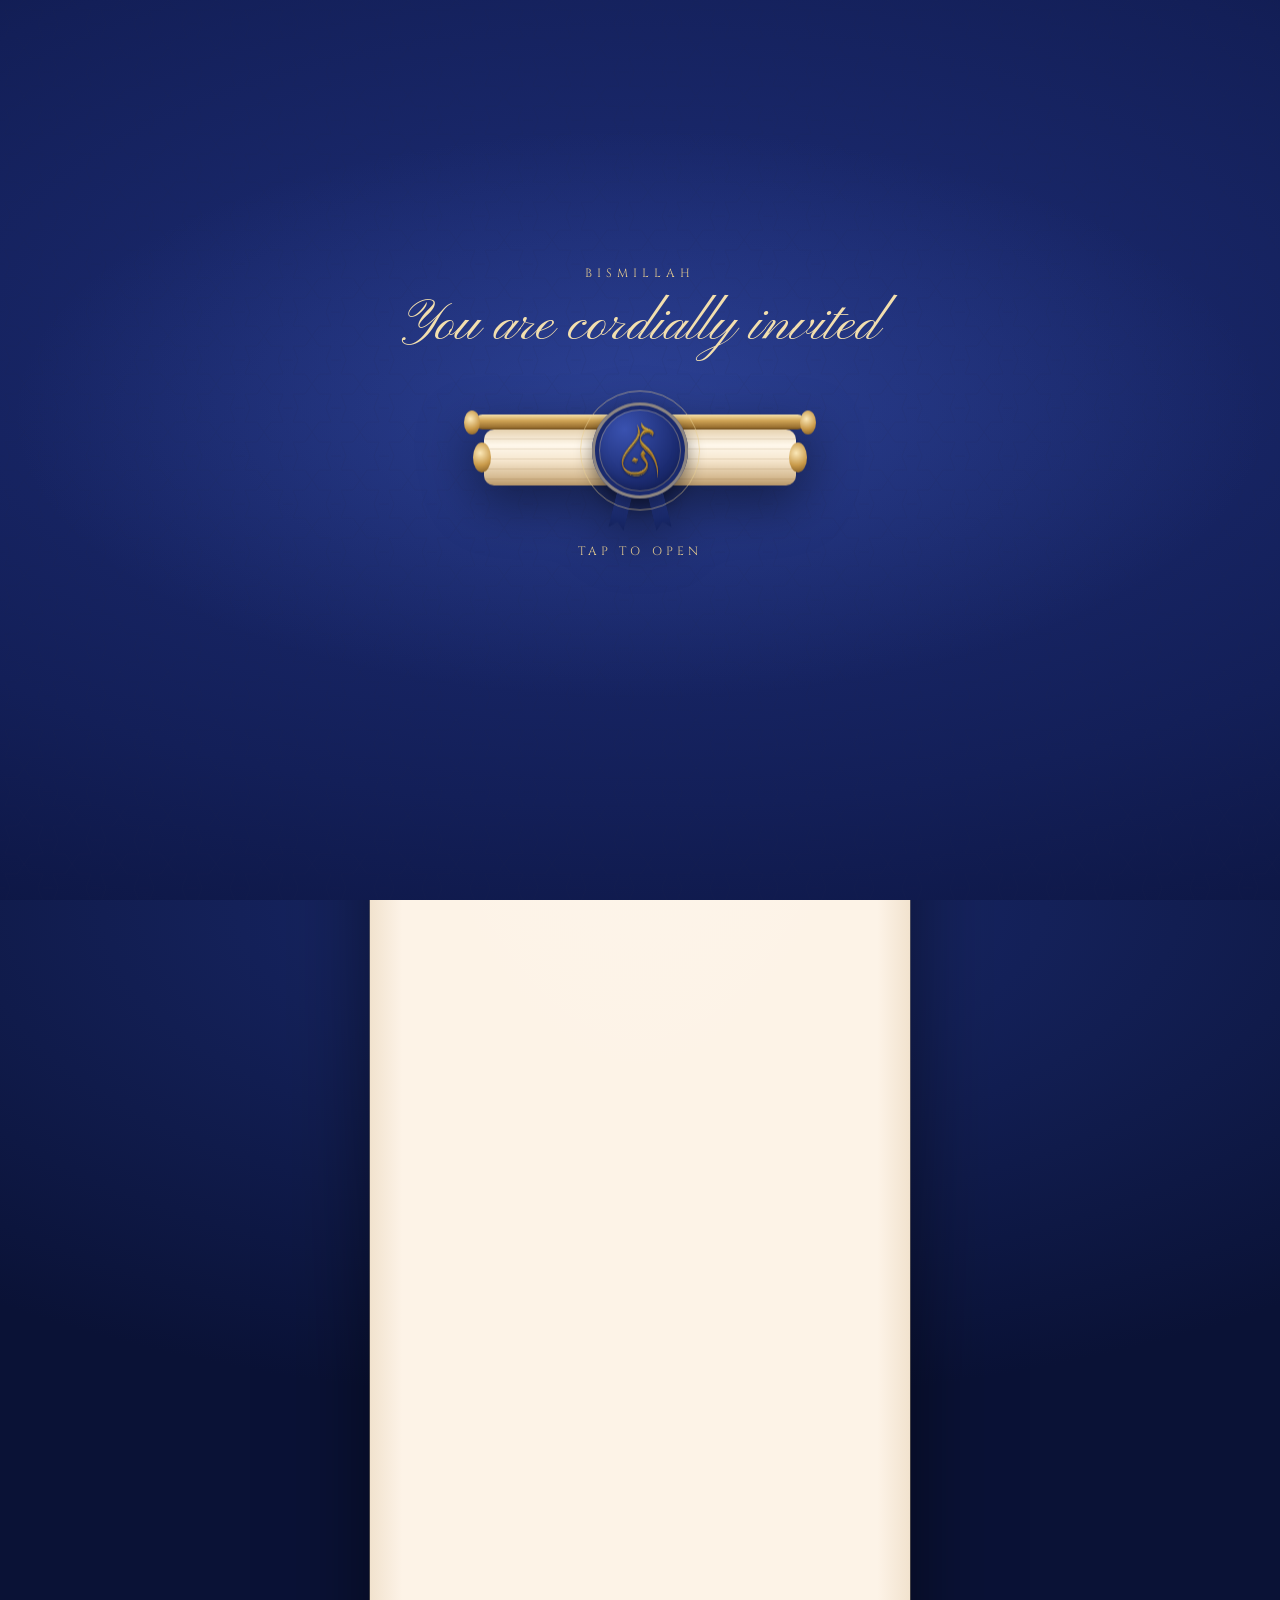
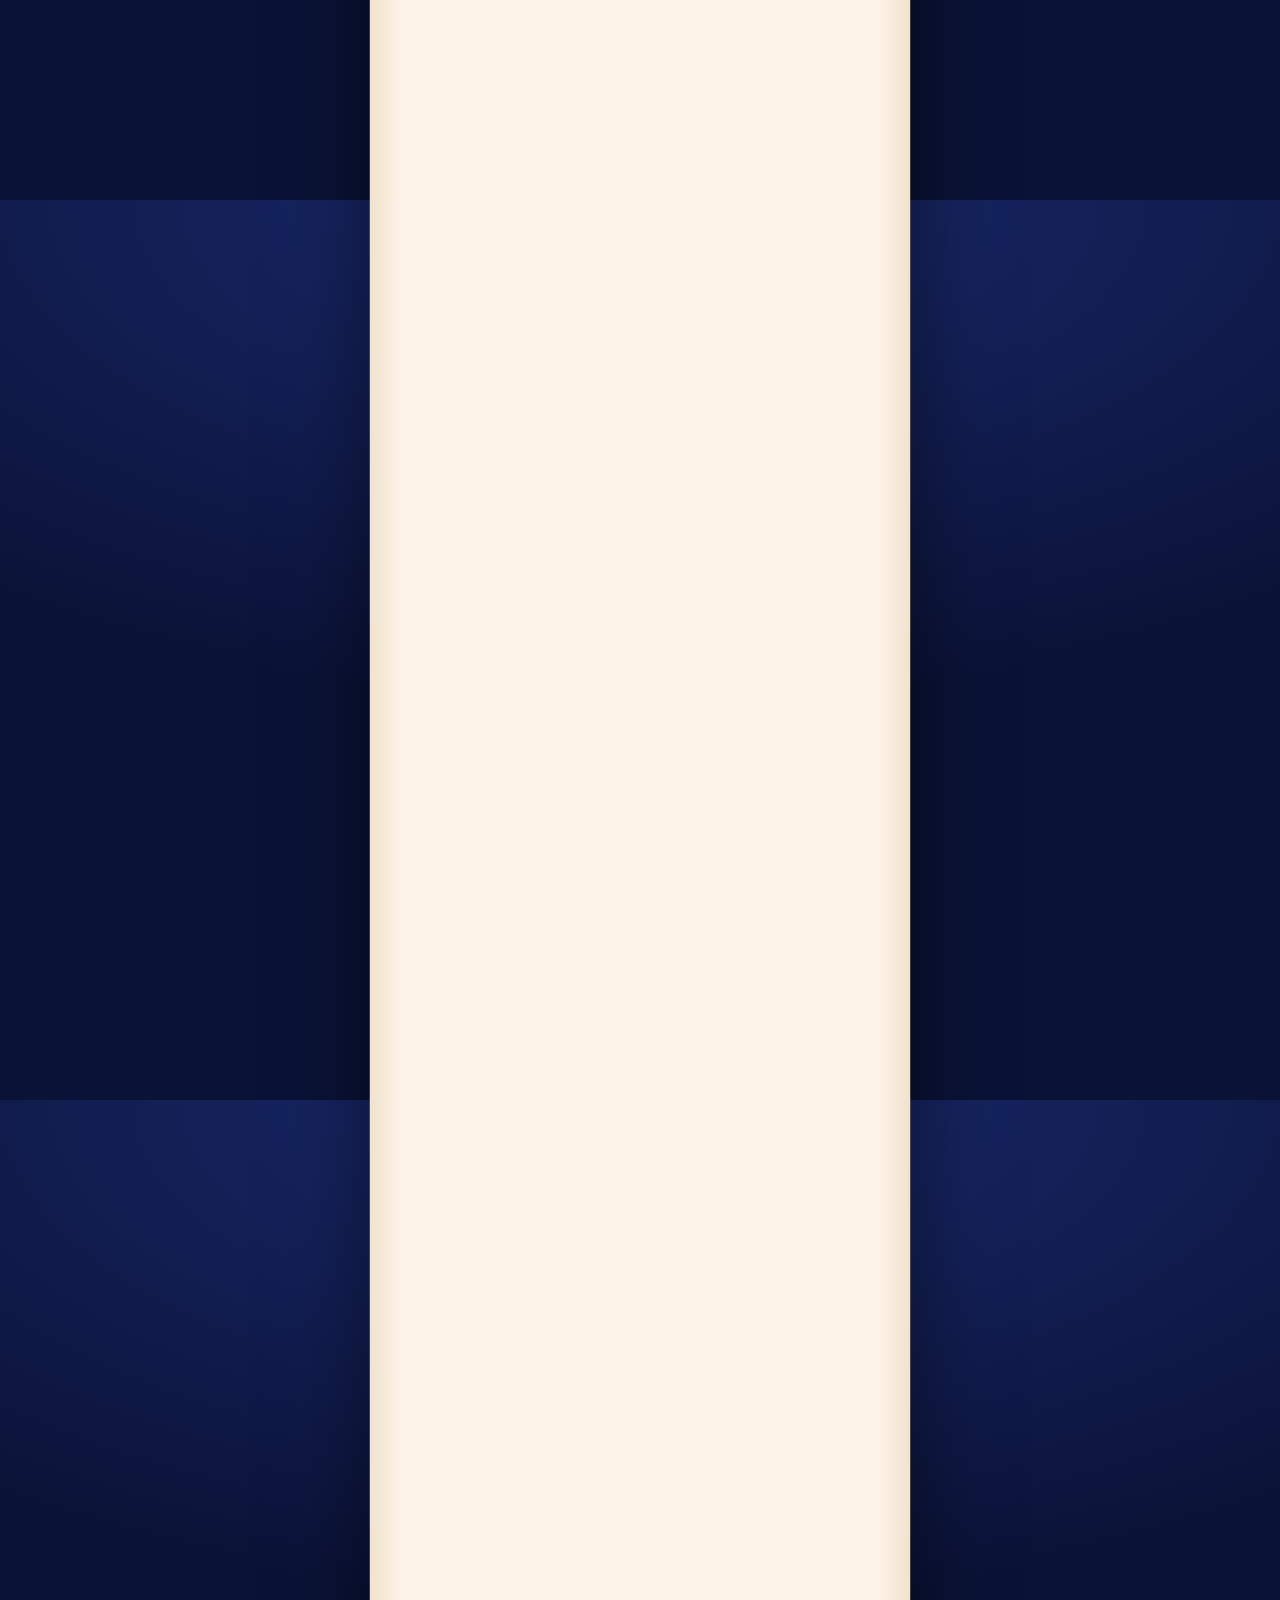
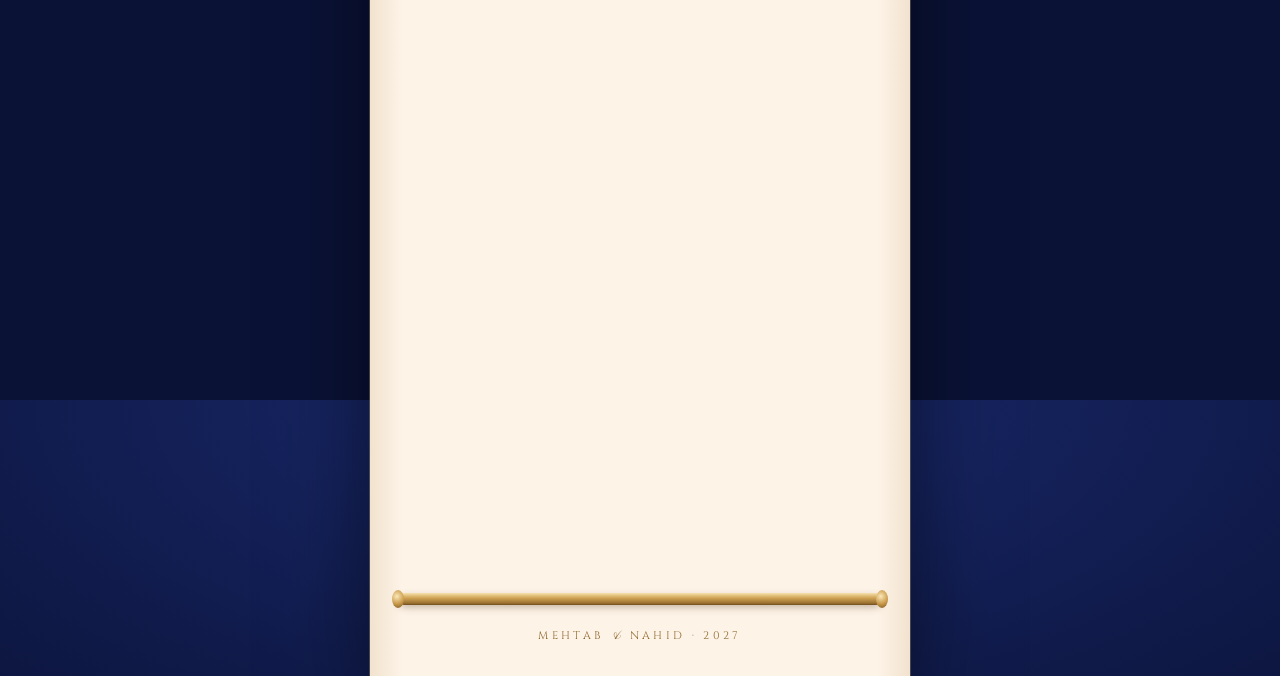
==== commit 08ec4471: "Groom side: smaller traced names, no duplicate text; cache-bust css/js Co-Authored-By: Claude Opus 5" ====
--- a/mehtab/index.html
+++ b/mehtab/index.html
@@ -24,7 +24,7 @@
   <link href="https://fonts.googleapis.com/css2?family=Cinzel:wght@400;500;600&family=Cormorant+Garamond:ital,wght@0,400;0,500;0,600;0,700;1,400;1,500&family=Pinyon+Script&family=Alex+Brush&display=swap" rel="stylesheet">
 
   <link rel="preload" as="image" href="assets/img/corner.webp">
-  <link rel="stylesheet" href="css/style.css">
+  <link rel="stylesheet" href="css/style.css?v=20261122">
   <script>document.documentElement.classList.add('js');</script>
 </head>
 <body class="is-locked">
@@ -116,10 +116,10 @@
         <svg class="divider" data-reveal="draw"><use href="#i-divider"/></svg>
 
         <div class="names">
-          <h2 class="nm" data-reveal="up"><span class="sr">Mehtab Khan</span><svg class="nm__svg nm__svg--m" viewBox="10.8 3.5 455.3 71.0" aria-hidden="true" focusable="false"><path fill="currentColor" d="M12.70 72.91C11.82 72.28 12.51 71.70 14.36 71.50C18.22 71.10 19.49 70.69 22.54 68.87C23.66 68.21 27.42 64.85 28.00 64.01C28.23 63.67 28.76 62.95 29.17 62.41C31.32 59.60 34.60 53.32 35.70 49.92C35.88 49.37 36.17 48.54 36.36 48.08C37.05 46.38 37.48 44.98 37.75 43.63C37.89 42.87 38.19 41.61 38.41 40.83C39.63 36.46 39.79 35.76 40.83 30.17C41.10 28.75 41.43 27.10 41.56 26.50C41.70 25.90 41.89 24.55 41.99 23.50C42.08 22.45 42.31 20.80 42.49 19.83C42.93 17.55 43.25 12.35 43.00 11.60C42.60 10.38 40.60 9.26 38.40 9.01C36.22 8.77 32.93 9.03 31.83 9.54C31.33 9.78 30.28 10.25 29.50 10.60C28.23 11.16 26.25 12.49 24.94 13.66C23.46 14.97 21.58 18.90 21.14 21.58C20.86 23.28 21.23 25.82 21.94 27.17C22.80 28.77 23.55 29.51 25.11 30.27C26.47 30.94 26.69 30.99 27.92 31.00C29.35 31.00 30.00 31.26 30.00 31.81C30.00 32.35 29.27 32.80 27.67 33.27C25.50 33.91 24.08 33.91 22.08 33.25C20.64 32.78 20.52 32.69 18.98 31.21L17.37 29.66L16.73 27.87C16.11 26.15 16.08 26.01 16.10 24.08C16.12 22.52 16.20 21.85 16.48 21.02C16.67 20.44 16.83 19.86 16.83 19.75C16.83 19.63 17.17 18.87 17.58 18.06C18.98 15.28 21.78 12.46 25.50 10.08C26.86 9.21 29.26 8.00 29.63 8.00C29.76 8.00 30.37 7.77 31.00 7.50C31.63 7.22 32.32 7.00 32.55 7.00C32.77 7.00 33.69 6.77 34.59 6.50L36.23 5.99L41.82 5.99C46.89 5.98 47.56 6.02 48.97 6.33C51.17 6.82 51.63 7.18 52.02 8.78C52.13 9.22 52.42 10.00 52.68 10.51C52.93 11.02 53.27 11.92 53.41 12.49C53.56 13.07 53.79 13.70 53.91 13.90C54.03 14.09 54.62 15.71 55.24 17.50C56.56 21.36 56.59 21.45 57.12 22.83C57.91 24.89 58.69 27.09 59.10 28.40C59.32 29.13 59.57 29.80 59.65 29.90C59.74 30.00 59.93 30.56 60.08 31.14C60.23 31.71 60.49 32.50 60.66 32.89C60.83 33.27 61.12 34.03 61.31 34.58C61.49 35.13 61.85 36.11 62.09 36.75C62.89 38.83 63.68 41.05 64.07 42.33C64.28 43.02 64.57 43.85 64.71 44.17C64.85 44.49 65.06 45.20 65.17 45.74C65.59 47.80 66.23 48.02 67.14 46.42C67.45 45.87 67.80 45.15 67.92 44.83C68.04 44.51 68.94 42.75 69.92 40.92C70.91 39.08 72.55 35.93 73.57 33.92C74.60 31.90 75.55 30.03 75.70 29.75C75.85 29.47 76.25 28.69 76.59 28.00C76.93 27.31 77.49 26.34 77.83 25.83C78.17 25.33 78.66 24.50 78.92 24.00C79.17 23.50 79.60 22.76 79.86 22.37C80.13 21.98 80.49 21.35 80.66 20.96C80.99 20.23 81.42 19.52 83.08 16.93C83.63 16.07 84.21 15.16 84.37 14.90C84.67 14.38 86.02 12.29 87.06 10.72C88.16 9.08 89.33 7.84 90.64 6.96C91.89 6.12 91.89 6.12 93.99 5.88C96.75 5.57 102.22 5.65 102.58 6.01C102.92 6.34 102.74 6.55 101.58 7.13C100.28 7.78 98.85 9.29 98.38 10.50C97.85 11.85 97.17 14.54 97.17 15.24C97.17 15.78 96.98 17.22 96.33 21.58C96.23 22.22 96.05 24.32 95.91 26.25C95.78 28.18 95.60 30.04 95.51 30.39C95.43 30.75 95.28 32.29 95.17 33.81C95.07 35.34 94.88 37.18 94.75 37.92C94.62 38.65 94.48 39.74 94.43 40.33C94.38 40.93 94.23 42.58 94.08 44.00C93.40 50.79 93.31 52.12 93.28 54.92C93.25 57.72 93.27 57.96 93.62 58.60C94.21 59.71 94.81 60.32 95.81 60.81C96.90 61.35 97.04 61.77 96.25 62.16C95.57 62.51 81.64 62.54 81.04 62.20C80.39 61.83 80.57 61.37 81.54 60.94C82.88 60.35 83.74 59.31 84.06 57.90C84.57 55.65 84.80 53.88 84.99 50.92C85.09 49.27 85.25 47.24 85.34 46.42C85.62 43.93 85.97 40.54 86.17 38.42C86.27 37.32 86.42 35.89 86.51 35.25C86.59 34.61 86.74 33.30 86.83 32.33C87.06 29.93 87.56 25.45 88.00 21.75C88.09 21.02 88.20 19.97 88.26 19.42C88.31 18.87 88.50 17.51 88.68 16.40C88.86 15.29 88.96 14.26 88.90 14.11C88.63 13.40 87.59 14.08 87.26 15.19C87.13 15.64 86.51 16.76 85.88 17.68C85.26 18.60 84.55 19.72 84.31 20.17C84.07 20.62 83.70 21.27 83.48 21.62C83.26 21.96 82.63 23.19 82.07 24.33C81.51 25.48 80.71 26.98 80.30 27.67C79.88 28.35 79.18 29.63 78.74 30.50C78.30 31.37 77.64 32.57 77.27 33.17C76.90 33.76 76.33 34.77 75.99 35.42C74.68 37.95 71.23 44.79 70.96 45.42C70.80 45.78 70.56 46.27 70.43 46.50C70.30 46.73 70.02 47.29 69.80 47.75C69.59 48.21 69.14 49.11 68.80 49.75C67.96 51.37 66.34 54.75 65.41 56.83C64.08 59.80 63.02 61.81 62.68 61.99C62.50 62.09 62.21 62.17 62.02 62.17C61.65 62.17 61.00 61.44 61.00 61.02C60.99 60.87 60.81 60.30 60.58 59.75C60.35 59.20 60.05 58.24 59.92 57.61C59.79 56.98 59.59 56.36 59.48 56.23C59.38 56.10 59.16 55.53 58.99 54.96C58.52 53.31 55.92 45.15 55.08 42.67C54.66 41.43 54.18 39.97 54.02 39.42C53.86 38.87 53.60 38.18 53.45 37.88C53.29 37.59 53.08 36.95 52.98 36.47C52.88 35.98 52.64 35.28 52.46 34.92C52.27 34.55 52.01 33.81 51.89 33.26C51.76 32.72 51.58 32.18 51.49 32.07C51.29 31.83 48.64 24.30 48.07 22.36C47.84 21.59 47.55 20.76 47.42 20.50C47.29 20.25 47.03 19.50 46.84 18.83C46.45 17.40 46.11 16.83 45.66 16.83C45.15 16.83 45.05 17.33 44.96 20.50C44.90 22.57 44.77 23.85 44.53 24.92C44.34 25.74 44.11 27.24 44.02 28.26C43.93 29.27 43.70 30.77 43.52 31.59C43.34 32.41 43.11 34.06 43.00 35.25C42.89 36.44 42.69 37.68 42.55 38.00C42.42 38.32 42.20 39.44 42.07 40.49C41.94 41.53 41.69 42.92 41.52 43.57C41.34 44.22 41.11 45.37 41.00 46.14C40.90 46.90 40.68 47.95 40.51 48.47C40.35 48.99 40.13 49.90 40.02 50.50C39.80 51.79 38.71 55.35 38.08 56.85C37.83 57.44 37.49 58.31 37.32 58.80C37.15 59.28 36.87 59.88 36.70 60.13C36.53 60.38 36.29 60.84 36.17 61.15C35.73 62.23 33.65 65.19 32.37 66.53C30.06 68.96 27.19 70.83 23.83 72.08C21.99 72.76 21.52 72.87 19.75 73.01C16.42 73.26 13.14 73.21 12.70 72.91ZM362.00 71.73C361.68 71.69 360.05 71.51 358.37 71.33C356.47 71.12 354.84 70.84 354.04 70.59C353.33 70.37 352.45 70.14 352.08 70.07C351.72 70.01 351.15 69.82 350.83 69.66C350.50 69.50 349.81 69.25 349.29 69.12C348.78 68.98 348.14 68.72 347.88 68.54C347.63 68.36 347.13 68.12 346.79 68.01C345.25 67.51 341.29 65.05 339.25 63.32C338.70 62.85 337.69 62.01 337.01 61.45C335.34 60.06 332.28 57.00 331.78 56.22C331.55 55.87 330.78 54.94 330.06 54.15C329.34 53.36 328.30 52.13 327.75 51.42C327.20 50.70 326.45 49.74 326.07 49.27C325.70 48.80 325.05 47.89 324.62 47.25C324.19 46.61 323.47 45.60 323.02 45.00C322.56 44.40 320.95 42.19 319.42 40.08C315.75 35.00 315.89 35.17 315.41 35.17C314.75 35.17 313.23 36.24 313.02 36.86C312.59 38.08 312.14 44.06 311.73 54.00C311.56 57.99 312.00 58.98 314.33 59.85C315.71 60.37 315.89 60.58 315.39 61.09C315.14 61.34 314.89 61.36 313.43 61.24C312.50 61.17 311.64 61.12 311.50 61.13C311.36 61.14 308.78 61.19 305.75 61.23C301.07 61.30 300.19 61.28 299.87 61.07C299.35 60.73 299.58 60.36 300.84 59.47C301.99 58.66 302.71 57.41 303.01 55.74C303.10 55.19 303.28 54.30 303.41 53.75C303.54 53.19 303.73 50.77 303.83 48.25C304.02 43.66 304.38 38.88 304.65 37.08C304.74 36.53 304.89 34.28 305.00 32.08C305.11 29.88 305.30 26.70 305.44 25.00C305.57 23.30 305.75 20.87 305.83 19.58C305.92 18.30 306.08 16.24 306.18 15.00C306.45 11.92 306.41 9.64 306.10 9.03C305.67 8.21 305.09 8.08 301.67 8.08C298.61 8.08 298.57 8.09 297.00 8.64C295.65 9.11 294.59 9.56 292.54 10.54C292.33 10.64 291.30 11.54 290.25 12.54C288.47 14.23 288.29 14.47 287.51 16.05C285.57 20.01 285.78 24.37 288.05 27.16C289.72 29.22 291.26 30.00 293.64 30.00C294.80 30.00 295.17 30.17 295.17 30.69C295.17 31.89 290.36 32.93 287.88 32.26C285.84 31.72 283.88 30.21 282.85 28.40C280.52 24.25 280.84 19.68 283.79 15.31C284.79 13.83 287.44 11.13 288.95 10.05C290.02 9.29 292.41 8.00 292.75 8.00C292.84 8.00 293.33 7.78 293.83 7.51C294.34 7.24 294.92 7.01 295.12 7.01C295.33 7.00 296.15 6.78 296.96 6.52C297.85 6.23 298.99 6.00 299.92 5.93C300.74 5.86 301.90 5.71 302.50 5.59C305.95 4.89 314.68 4.79 316.50 5.43C317.72 5.86 317.76 6.16 316.70 7.16C315.65 8.17 315.06 9.19 314.92 10.25C314.85 10.71 314.67 11.87 314.50 12.83C314.30 13.92 314.15 15.85 314.09 17.92C314.03 19.75 313.92 21.78 313.83 22.42C313.74 23.06 313.60 24.99 313.50 26.70C313.41 28.42 313.25 30.43 313.15 31.18C312.94 32.69 313.09 33.33 313.65 33.33C313.84 33.33 314.73 32.58 315.78 31.54C316.77 30.56 318.96 28.44 320.63 26.83C322.31 25.23 323.90 23.62 324.17 23.26C324.63 22.65 327.48 19.47 330.25 16.50C330.89 15.81 331.87 14.69 332.42 14.02C332.97 13.35 333.71 12.46 334.07 12.03C334.43 11.60 334.94 10.78 335.21 10.21C335.81 8.92 335.69 8.40 334.48 7.06C334.03 6.57 333.67 6.01 333.67 5.83C333.67 5.17 334.28 5.10 340.17 5.09C345.80 5.08 347.04 5.16 347.59 5.57C347.87 5.78 347.88 5.82 347.64 6.19C347.50 6.41 347.16 6.70 346.90 6.83C342.34 9.19 339.93 11.17 332.50 18.68C329.70 21.51 326.74 24.44 325.91 25.20C325.08 25.96 323.81 27.25 323.10 28.05C321.96 29.34 321.81 29.58 321.89 30.01C322.00 30.55 322.72 31.64 324.91 34.58C325.74 35.70 326.66 36.94 326.95 37.35C327.24 37.75 328.12 38.95 328.90 40.00C329.69 41.05 331.08 42.97 331.99 44.25C334.93 48.39 335.64 49.33 336.79 50.69C337.41 51.42 338.23 52.41 338.61 52.88C340.42 55.14 347.93 62.36 349.10 62.97C349.37 63.10 350.00 63.53 350.50 63.91C352.49 65.42 354.95 66.62 357.83 67.51C358.70 67.78 360.02 68.19 360.76 68.42C361.50 68.65 362.63 68.90 363.26 68.99C363.90 69.07 365.02 69.23 365.75 69.34C367.99 69.67 372.51 69.13 374.34 68.33C375.77 67.70 376.36 67.58 376.81 67.82C377.37 68.12 377.26 68.74 376.58 69.27C376.00 69.71 373.12 70.67 371.42 71.00C369.42 71.38 363.17 71.86 362.00 71.73ZM113.10 62.50C112.47 62.33 111.58 62.14 111.12 62.08C110.27 61.96 108.59 61.19 107.07 60.23C104.99 58.91 102.22 54.97 101.93 52.92C101.86 52.46 101.61 51.41 101.38 50.58C101.00 49.26 100.95 48.79 100.96 46.50C100.96 44.16 101.01 43.73 101.48 41.92C101.77 40.82 102.00 39.76 102.00 39.56C102.00 39.06 103.99 35.21 104.94 33.87C106.62 31.50 109.17 29.33 111.42 28.38C111.88 28.18 112.70 27.82 113.25 27.58C114.22 27.15 115.92 26.81 118.18 26.59C118.95 26.51 119.90 26.58 121.35 26.82C123.14 27.11 123.60 27.25 124.79 27.89C126.68 28.91 127.65 29.77 128.75 31.41C130.12 33.44 130.67 35.25 130.78 38.09C130.87 40.25 130.87 40.26 130.43 40.79C130.10 41.19 129.78 41.35 129.12 41.47C127.83 41.71 123.53 42.00 121.25 42.01C120.15 42.01 118.54 42.08 117.67 42.17C116.80 42.26 114.58 42.38 112.75 42.44C107.64 42.60 107.73 42.47 108.85 47.99C109.28 50.15 109.42 50.55 110.19 51.91C111.99 55.07 114.77 57.05 118.07 57.53C119.42 57.72 119.63 57.71 121.77 57.28C124.42 56.75 125.51 56.20 127.42 54.46C128.86 53.13 129.22 52.93 129.67 53.17C130.52 53.62 129.77 55.08 127.50 57.34C125.97 58.87 123.61 60.74 122.87 61.01C122.62 61.10 122.08 61.36 121.66 61.58C121.25 61.80 120.50 62.03 120.00 62.10C119.49 62.16 118.68 62.36 118.18 62.53C117.00 62.93 114.67 62.92 113.10 62.50ZM181.00 62.03C179.94 61.90 178.32 60.97 177.44 60.00C176.03 58.45 175.40 55.95 175.57 52.68C175.63 51.52 175.75 48.07 175.84 45.01C175.93 41.82 176.10 38.82 176.24 38.01C176.37 37.22 176.52 35.26 176.58 33.64C176.69 30.80 176.68 30.68 176.34 30.34C176.07 30.07 175.79 30.00 175.02 30.00C173.35 30.00 172.42 29.44 172.82 28.68C173.03 28.31 174.31 27.34 175.25 26.87C175.62 26.69 176.07 26.37 176.25 26.16C176.43 25.96 177.00 25.51 177.50 25.16C178.00 24.82 178.79 24.07 179.25 23.50C179.71 22.93 180.41 22.08 180.81 21.61C181.20 21.14 181.72 20.41 181.96 20.00C183.05 18.09 183.69 17.70 184.27 18.60C184.52 18.98 184.53 19.18 184.36 20.30C184.26 21.01 184.15 22.69 184.13 24.04C184.09 26.21 184.12 26.52 184.38 26.79C184.65 27.05 185.05 27.08 188.49 27.08C192.10 27.08 192.33 27.10 192.78 27.43C193.60 28.04 193.45 29.28 192.52 29.65C192.28 29.74 190.37 29.84 188.28 29.87C184.62 29.91 184.46 29.93 184.18 30.27C183.96 30.55 183.85 31.25 183.69 33.52C183.57 35.11 183.41 36.90 183.32 37.50C183.18 38.49 182.97 43.06 182.72 50.61C182.58 54.98 183.06 56.20 185.38 57.26C186.26 57.66 186.50 57.69 187.88 57.63C189.35 57.57 189.48 57.53 190.75 56.80C192.39 55.87 192.68 55.77 193.07 56.06C193.59 56.44 193.27 57.14 191.99 58.37C190.61 59.70 189.35 60.58 187.64 61.40C186.42 61.99 186.31 62.01 184.15 62.08C182.92 62.11 181.50 62.09 181.00 62.03ZM132.38 61.80C131.63 61.43 132.03 60.62 133.22 60.08C134.22 59.64 134.97 58.89 135.50 57.84C135.89 57.07 136.06 55.76 136.49 50.42C136.59 49.13 136.75 47.22 136.83 46.17C136.92 45.11 137.03 42.97 137.08 41.40C137.13 39.83 137.24 38.15 137.33 37.65C137.59 36.19 137.83 31.97 138.01 26.00C138.10 22.93 138.24 19.63 138.33 18.67C138.59 15.71 138.55 14.42 138.15 13.62C137.58 12.50 137.21 12.18 136.27 12.06C134.58 11.84 134.20 10.64 135.68 10.20C136.70 9.89 137.69 9.55 139.25 8.98C145.26 6.77 145.41 6.73 146.11 7.42C146.52 7.83 146.53 7.91 146.45 9.38C146.33 11.67 145.87 17.30 145.68 18.87C145.24 22.52 145.08 24.73 144.91 29.74C144.81 32.46 145.03 32.55 147.00 30.67C149.70 28.08 153.55 26.33 156.55 26.33C157.77 26.33 159.98 26.76 161.00 27.18C162.96 28.01 164.52 29.67 165.44 31.91C166.54 34.61 166.54 35.23 165.41 50.17C165.04 55.07 165.08 56.89 165.56 57.92C166.01 58.86 166.57 59.42 167.71 60.08C168.62 60.60 168.80 61.23 168.11 61.49C167.51 61.72 161.35 62.01 158.38 61.94C156.21 61.89 155.60 61.83 155.26 61.60C154.65 61.21 154.69 60.58 155.35 60.18C156.49 59.49 157.30 58.53 157.64 57.46C158.04 56.22 158.12 55.66 158.33 52.58C159.12 41.32 159.27 37.59 159.01 36.08C158.73 34.38 157.84 32.83 156.60 31.85L155.63 31.08L153.58 31.02C151.38 30.96 150.76 31.06 148.85 31.77C147.72 32.19 147.53 32.33 146.47 33.57C145.83 34.31 145.09 35.35 144.81 35.89C144.33 36.84 144.31 36.95 144.15 40.39C144.06 42.33 143.91 44.55 143.82 45.33C143.47 48.31 143.33 50.75 143.29 54.11C143.24 58.11 143.19 57.92 144.85 59.73C145.99 60.97 146.01 61.18 145.07 61.67C144.44 61.99 132.99 62.11 132.38 61.80ZM200.42 61.41C198.92 60.65 197.25 58.95 197.00 57.94C196.90 57.56 196.68 56.87 196.50 56.41C196.07 55.34 196.07 53.79 196.48 52.54C196.66 52.01 196.89 51.26 196.99 50.87C197.36 49.47 199.83 47.07 201.83 46.16C202.25 45.98 202.92 45.64 203.33 45.42C203.75 45.21 204.39 44.91 204.75 44.78C205.12 44.64 206.13 44.25 207.00 43.91C207.87 43.58 209.15 43.13 209.83 42.92C210.52 42.71 211.38 42.42 211.75 42.27C212.12 42.13 212.75 41.93 213.17 41.82C214.14 41.57 215.28 40.90 215.63 40.37C215.86 40.01 215.91 39.43 215.91 36.60L215.92 33.25L215.07 31.83C214.33 30.60 214.10 30.35 213.24 29.86C211.99 29.15 210.35 28.86 209.11 29.12C206.70 29.63 205.22 31.27 204.84 33.87C204.54 35.89 204.05 36.86 203.06 37.44C201.97 38.08 201.03 38.08 199.94 37.44C198.91 36.83 198.59 36.14 198.73 34.79C198.86 33.52 199.11 32.99 200.22 31.52C200.87 30.67 201.49 30.08 202.20 29.62C202.78 29.26 203.44 28.83 203.68 28.66C204.75 27.92 206.62 27.13 207.81 26.91C208.51 26.78 209.46 26.55 209.92 26.40C210.51 26.20 211.37 26.11 212.92 26.10C214.87 26.09 215.22 26.13 216.50 26.55C219.79 27.64 221.44 29.15 222.32 31.90C222.59 32.76 222.87 33.94 222.93 34.52C223.05 35.80 222.73 45.15 222.50 46.67C222.41 47.26 222.33 49.49 222.32 51.62C222.30 56.03 222.38 56.36 223.72 57.22C224.60 57.80 225.24 57.78 226.17 57.17C227.54 56.25 228.52 56.74 227.98 58.07C227.65 58.91 225.65 60.59 224.08 61.36L222.75 62.02L220.83 61.96C218.95 61.91 218.90 61.90 218.05 61.32C216.96 60.57 216.22 59.66 215.99 58.77C215.73 57.73 215.70 57.67 215.39 57.55C215.06 57.43 214.81 57.58 213.00 58.96C211.15 60.39 210.62 60.71 208.94 61.40L207.50 62.00L204.54 62.00L201.58 62.00L200.42 61.41ZM245.75 61.85C243.22 61.53 240.19 60.57 238.34 59.50C237.52 59.03 237.26 59.07 235.95 59.88C235.32 60.26 234.53 60.75 234.19 60.96C233.45 61.41 232.97 61.43 232.61 61.03C232.35 60.74 232.35 60.40 232.57 56.32C232.71 53.90 232.93 49.14 233.08 45.75C233.22 42.36 233.41 38.73 233.51 37.68C233.60 36.64 233.75 34.24 233.84 32.35C233.93 30.46 234.08 27.19 234.18 25.08C234.55 16.96 234.57 14.24 234.26 13.42C233.90 12.49 233.41 12.09 232.29 11.83C231.00 11.52 230.50 11.23 230.50 10.77C230.50 10.20 230.73 10.07 232.85 9.41C233.89 9.08 235.05 8.70 235.42 8.56C235.78 8.41 236.53 8.13 237.08 7.92C237.63 7.71 238.72 7.26 239.50 6.92C241.40 6.09 241.56 6.06 242.01 6.51C242.37 6.87 242.38 6.95 242.26 8.90C242.20 10.01 242.08 11.63 242.00 12.50C241.92 13.37 241.77 15.55 241.68 17.33C241.58 19.12 241.43 21.18 241.34 21.92C241.25 22.65 241.13 24.88 241.08 26.87C241.00 30.29 241.01 30.49 241.30 30.65C241.73 30.88 242.71 30.36 243.60 29.43C244.50 28.48 246.34 27.42 248.32 26.71C250.31 25.99 253.09 25.79 255.13 26.23C258.20 26.88 261.10 28.87 262.80 31.50C264.81 34.62 265.52 37.20 265.54 41.58C265.56 48.03 263.72 52.80 259.59 56.93C257.48 59.03 254.55 60.70 252.25 61.10C251.52 61.23 250.51 61.46 250.00 61.60C248.91 61.92 247.12 62.02 245.75 61.85ZM397.91 61.27C396.44 60.95 396.11 60.81 395.23 60.13C393.86 59.08 393.17 58.28 392.52 56.97C392.04 56.00 391.96 55.63 391.88 54.22C391.66 50.26 393.04 48.05 397.26 45.53C397.91 45.15 398.49 44.83 398.56 44.83C398.62 44.83 399.50 44.46 400.50 44.00C401.51 43.54 402.79 43.06 403.34 42.93C403.89 42.80 404.74 42.55 405.21 42.37C405.69 42.19 406.46 41.91 406.92 41.75C409.47 40.87 410.42 40.49 410.65 40.25C410.88 40.03 410.92 39.44 410.92 36.37L410.92 32.75L410.24 31.55C409.24 29.77 408.07 29.00 405.89 28.67C404.44 28.45 402.85 28.85 401.51 29.80C400.35 30.62 400.03 31.26 399.82 33.19C399.59 35.29 399.42 35.85 398.87 36.39C397.60 37.60 394.63 37.42 394.08 36.09C393.78 35.38 393.77 33.47 394.06 32.65C394.35 31.86 395.62 30.22 396.53 29.47C397.53 28.65 400.18 27.19 401.31 26.82C401.83 26.66 402.59 26.39 403.00 26.23C403.64 25.98 404.32 25.93 407.75 25.93L411.75 25.94L413.13 26.64C415.37 27.78 416.83 29.36 417.63 31.52L418.08 32.75L418.08 43.67L418.08 54.59L418.51 55.42C419.35 57.06 420.59 57.39 422.48 56.50C423.64 55.95 424.11 55.97 424.26 56.58C424.42 57.19 423.93 57.91 422.71 58.88C419.82 61.18 417.90 61.79 415.26 61.23C413.99 60.97 413.87 60.90 412.98 60.00C412.42 59.44 411.99 58.84 411.92 58.53C411.77 57.82 411.22 57.17 410.78 57.17C410.36 57.17 409.85 57.48 408.33 58.66C406.61 60.00 405.01 60.74 402.80 61.23C400.49 61.75 400.11 61.75 397.91 61.27ZM351.97 60.85C350.50 60.55 350.47 59.82 351.91 59.06C352.99 58.48 353.75 57.61 353.99 56.68C354.32 55.35 354.51 51.64 354.67 43.08C354.94 28.74 355.06 14.32 354.93 13.45C354.77 12.37 353.73 11.24 352.75 11.09C350.61 10.76 350.71 9.46 352.90 9.00C353.38 8.90 354.04 8.68 354.37 8.50C354.70 8.33 355.41 8.07 355.96 7.93C357.20 7.61 358.93 6.96 360.01 6.41C361.03 5.89 362.15 5.86 362.58 6.33C362.85 6.62 362.87 6.86 362.77 8.21C362.71 9.06 362.58 10.05 362.49 10.42C362.40 10.78 362.29 13.11 362.24 15.58C362.17 19.47 361.90 28.21 361.79 30.49C361.75 31.18 361.79 31.25 362.22 31.41C362.87 31.64 363.49 31.27 363.95 30.36C364.45 29.36 364.59 29.23 366.00 28.31C367.81 27.13 369.83 26.20 371.03 26.01C372.57 25.76 375.94 25.79 376.92 26.07C378.09 26.39 379.61 27.06 380.03 27.43C380.22 27.61 380.93 28.37 381.60 29.14C382.73 30.42 382.86 30.64 383.31 32.14C383.58 33.02 383.86 33.98 383.92 34.25C383.99 34.52 384.03 39.44 384.01 45.17C383.98 55.47 383.98 55.60 384.33 56.50C384.76 57.59 385.64 58.57 386.65 59.06C387.54 59.49 387.83 59.88 387.56 60.29C387.27 60.75 386.44 60.81 380.42 60.81C374.05 60.81 373.58 60.75 373.58 59.92C373.58 59.49 373.70 59.35 374.37 58.99C375.50 58.38 375.95 57.90 376.37 56.85C376.75 55.93 376.75 55.83 376.80 46.67C376.86 36.62 376.82 36.08 375.97 34.03C375.33 32.50 374.89 31.98 373.42 31.02L372.25 30.25L370.23 30.20C368.40 30.15 368.13 30.18 367.23 30.55C366.69 30.78 365.84 31.08 365.33 31.23C364.83 31.38 364.29 31.60 364.13 31.72C363.82 31.96 362.72 33.77 362.08 35.10L361.67 35.95L361.56 45.43C361.47 54.06 361.48 55.01 361.74 56.00C362.16 57.57 362.35 57.84 363.61 58.67C366.27 60.43 364.84 60.94 357.17 60.96C354.65 60.97 352.31 60.92 351.97 60.85ZM428.00 60.52C426.47 60.35 426.72 59.66 428.86 58.18C430.60 56.97 430.79 55.38 430.84 41.64C430.86 33.66 430.85 33.34 430.53 32.60C429.93 31.25 429.35 30.65 428.04 30.06C427.32 29.73 426.83 29.41 426.83 29.26C426.83 28.89 427.95 28.21 428.89 28.00C429.33 27.91 430.57 27.53 431.64 27.18C434.61 26.18 436.66 25.64 437.23 25.70C438.13 25.79 438.38 26.53 438.26 28.77C438.17 30.29 438.20 30.65 438.40 30.82C438.76 31.12 439.25 30.90 439.89 30.15C440.53 29.40 442.04 28.22 442.65 27.98C442.88 27.89 443.40 27.57 443.82 27.27C444.85 26.54 446.06 26.11 448.61 25.58C450.95 25.09 451.74 25.11 453.83 25.65C455.65 26.13 457.91 27.67 458.67 28.95C458.88 29.30 459.22 29.85 459.43 30.17C459.80 30.74 460.51 33.37 460.76 35.17C460.84 35.67 460.90 40.58 460.91 46.08C460.92 54.89 460.95 56.15 461.18 56.67C461.57 57.52 462.81 58.58 463.79 58.90C464.26 59.06 464.68 59.30 464.73 59.44C464.87 59.79 464.55 60.33 464.20 60.34C457.24 60.45 454.05 60.51 452.50 60.58C450.47 60.68 449.81 60.53 449.70 59.95C449.61 59.52 449.97 59.17 450.83 58.80C451.75 58.41 452.94 57.28 453.15 56.59C453.63 55.05 453.74 52.85 453.74 44.83C453.75 36.65 453.75 36.57 453.35 35.17C452.69 32.78 451.92 31.70 450.20 30.72L449.08 30.08L446.74 30.09C444.96 30.10 444.29 30.17 443.91 30.37C441.67 31.55 440.97 32.02 440.04 32.96C439.42 33.58 438.81 34.38 438.58 34.89L438.19 35.75L438.13 45.83L438.08 55.92L438.64 56.88C439.21 57.87 439.95 58.43 441.21 58.83C442.08 59.11 442.29 59.55 441.79 60.06C441.40 60.45 441.34 60.45 436.99 60.54C431.40 60.66 429.15 60.65 428.00 60.52ZM249.58 59.42C249.95 59.29 250.57 59.10 250.96 59.00C251.94 58.75 253.60 57.29 254.83 55.59C256.10 53.83 256.50 52.93 257.24 50.14C257.75 48.21 257.84 47.56 257.94 45.24C258.18 39.45 257.34 36.49 254.54 33.21C253.63 32.14 252.45 31.45 250.47 30.81C248.69 30.25 247.74 30.21 246.42 30.67C245.88 30.85 245.16 31.00 244.80 31.00C243.85 31.00 243.34 31.34 242.25 32.70C241.06 34.18 240.85 34.72 240.84 36.33C240.84 37.02 240.76 37.84 240.67 38.14C240.44 38.94 240.17 43.39 240.02 48.67C239.85 54.74 239.86 54.80 241.92 56.98C243.41 58.55 244.04 58.95 245.85 59.42C247.52 59.85 248.39 59.85 249.58 59.42ZM210.97 57.33C212.24 56.93 212.81 56.64 213.62 55.99C215.23 54.71 215.20 54.78 215.45 50.85C215.56 48.96 215.65 47.00 215.63 46.50C215.62 46.00 215.67 45.34 215.73 45.05C215.89 44.37 215.74 43.89 215.32 43.66C214.92 43.45 213.08 44.01 212.17 44.61C211.85 44.83 211.44 45.00 211.25 45.00C211.07 45.00 210.46 45.22 209.90 45.48C209.34 45.74 208.71 46.02 208.49 46.08C207.88 46.27 205.77 47.92 205.09 48.75C204.15 49.90 204.00 50.42 204.00 52.50C204.00 55.06 204.54 56.15 206.25 57.04C208.01 57.95 208.82 58.00 210.97 57.33ZM406.69 56.85C407.57 56.65 410.37 54.52 410.72 53.79C410.96 53.28 411.00 52.54 411.00 48.28C411.00 43.40 411.00 43.35 410.64 43.10C410.20 42.79 409.76 42.87 408.42 43.51C407.87 43.77 406.85 44.21 406.17 44.50C405.48 44.79 404.62 45.18 404.25 45.37C403.88 45.56 403.25 45.88 402.83 46.09C401.77 46.62 400.25 48.28 399.64 49.58C399.18 50.56 399.14 50.80 399.19 51.97C399.24 53.13 399.32 53.37 399.95 54.42C400.75 55.76 401.58 56.48 402.66 56.77C403.54 57.01 405.81 57.05 406.69 56.85ZM112.17 40.32C113.50 40.23 116.32 40.10 118.45 40.03C122.93 39.89 122.92 39.89 123.40 38.19C123.78 36.83 123.73 35.99 123.18 34.05C122.55 31.87 121.63 30.61 120.01 29.70C118.93 29.09 118.89 29.08 117.08 29.08C115.25 29.08 115.25 29.08 114.25 29.71C112.73 30.66 111.50 32.18 110.33 34.55C109.68 35.86 109.27 36.94 109.16 37.58C109.08 38.13 108.93 38.84 108.84 39.16C108.71 39.60 108.73 39.82 108.92 40.12C109.21 40.56 109.03 40.55 112.17 40.32Z"/></svg></h2>
+          <h2 class="nm" data-reveal="up"><svg class="nm__svg nm__svg--m" role="img" aria-label="Mehtab Khan" width="291" viewBox="10.8 3.5 455.3 71.0" focusable="false"><path fill="currentColor" d="M12.70 72.91C11.82 72.28 12.51 71.70 14.36 71.50C18.22 71.10 19.49 70.69 22.54 68.87C23.66 68.21 27.42 64.85 28.00 64.01C28.23 63.67 28.76 62.95 29.17 62.41C31.32 59.60 34.60 53.32 35.70 49.92C35.88 49.37 36.17 48.54 36.36 48.08C37.05 46.38 37.48 44.98 37.75 43.63C37.89 42.87 38.19 41.61 38.41 40.83C39.63 36.46 39.79 35.76 40.83 30.17C41.10 28.75 41.43 27.10 41.56 26.50C41.70 25.90 41.89 24.55 41.99 23.50C42.08 22.45 42.31 20.80 42.49 19.83C42.93 17.55 43.25 12.35 43.00 11.60C42.60 10.38 40.60 9.26 38.40 9.01C36.22 8.77 32.93 9.03 31.83 9.54C31.33 9.78 30.28 10.25 29.50 10.60C28.23 11.16 26.25 12.49 24.94 13.66C23.46 14.97 21.58 18.90 21.14 21.58C20.86 23.28 21.23 25.82 21.94 27.17C22.80 28.77 23.55 29.51 25.11 30.27C26.47 30.94 26.69 30.99 27.92 31.00C29.35 31.00 30.00 31.26 30.00 31.81C30.00 32.35 29.27 32.80 27.67 33.27C25.50 33.91 24.08 33.91 22.08 33.25C20.64 32.78 20.52 32.69 18.98 31.21L17.37 29.66L16.73 27.87C16.11 26.15 16.08 26.01 16.10 24.08C16.12 22.52 16.20 21.85 16.48 21.02C16.67 20.44 16.83 19.86 16.83 19.75C16.83 19.63 17.17 18.87 17.58 18.06C18.98 15.28 21.78 12.46 25.50 10.08C26.86 9.21 29.26 8.00 29.63 8.00C29.76 8.00 30.37 7.77 31.00 7.50C31.63 7.22 32.32 7.00 32.55 7.00C32.77 7.00 33.69 6.77 34.59 6.50L36.23 5.99L41.82 5.99C46.89 5.98 47.56 6.02 48.97 6.33C51.17 6.82 51.63 7.18 52.02 8.78C52.13 9.22 52.42 10.00 52.68 10.51C52.93 11.02 53.27 11.92 53.41 12.49C53.56 13.07 53.79 13.70 53.91 13.90C54.03 14.09 54.62 15.71 55.24 17.50C56.56 21.36 56.59 21.45 57.12 22.83C57.91 24.89 58.69 27.09 59.10 28.40C59.32 29.13 59.57 29.80 59.65 29.90C59.74 30.00 59.93 30.56 60.08 31.14C60.23 31.71 60.49 32.50 60.66 32.89C60.83 33.27 61.12 34.03 61.31 34.58C61.49 35.13 61.85 36.11 62.09 36.75C62.89 38.83 63.68 41.05 64.07 42.33C64.28 43.02 64.57 43.85 64.71 44.17C64.85 44.49 65.06 45.20 65.17 45.74C65.59 47.80 66.23 48.02 67.14 46.42C67.45 45.87 67.80 45.15 67.92 44.83C68.04 44.51 68.94 42.75 69.92 40.92C70.91 39.08 72.55 35.93 73.57 33.92C74.60 31.90 75.55 30.03 75.70 29.75C75.85 29.47 76.25 28.69 76.59 28.00C76.93 27.31 77.49 26.34 77.83 25.83C78.17 25.33 78.66 24.50 78.92 24.00C79.17 23.50 79.60 22.76 79.86 22.37C80.13 21.98 80.49 21.35 80.66 20.96C80.99 20.23 81.42 19.52 83.08 16.93C83.63 16.07 84.21 15.16 84.37 14.90C84.67 14.38 86.02 12.29 87.06 10.72C88.16 9.08 89.33 7.84 90.64 6.96C91.89 6.12 91.89 6.12 93.99 5.88C96.75 5.57 102.22 5.65 102.58 6.01C102.92 6.34 102.74 6.55 101.58 7.13C100.28 7.78 98.85 9.29 98.38 10.50C97.85 11.85 97.17 14.54 97.17 15.24C97.17 15.78 96.98 17.22 96.33 21.58C96.23 22.22 96.05 24.32 95.91 26.25C95.78 28.18 95.60 30.04 95.51 30.39C95.43 30.75 95.28 32.29 95.17 33.81C95.07 35.34 94.88 37.18 94.75 37.92C94.62 38.65 94.48 39.74 94.43 40.33C94.38 40.93 94.23 42.58 94.08 44.00C93.40 50.79 93.31 52.12 93.28 54.92C93.25 57.72 93.27 57.96 93.62 58.60C94.21 59.71 94.81 60.32 95.81 60.81C96.90 61.35 97.04 61.77 96.25 62.16C95.57 62.51 81.64 62.54 81.04 62.20C80.39 61.83 80.57 61.37 81.54 60.94C82.88 60.35 83.74 59.31 84.06 57.90C84.57 55.65 84.80 53.88 84.99 50.92C85.09 49.27 85.25 47.24 85.34 46.42C85.62 43.93 85.97 40.54 86.17 38.42C86.27 37.32 86.42 35.89 86.51 35.25C86.59 34.61 86.74 33.30 86.83 32.33C87.06 29.93 87.56 25.45 88.00 21.75C88.09 21.02 88.20 19.97 88.26 19.42C88.31 18.87 88.50 17.51 88.68 16.40C88.86 15.29 88.96 14.26 88.90 14.11C88.63 13.40 87.59 14.08 87.26 15.19C87.13 15.64 86.51 16.76 85.88 17.68C85.26 18.60 84.55 19.72 84.31 20.17C84.07 20.62 83.70 21.27 83.48 21.62C83.26 21.96 82.63 23.19 82.07 24.33C81.51 25.48 80.71 26.98 80.30 27.67C79.88 28.35 79.18 29.63 78.74 30.50C78.30 31.37 77.64 32.57 77.27 33.17C76.90 33.76 76.33 34.77 75.99 35.42C74.68 37.95 71.23 44.79 70.96 45.42C70.80 45.78 70.56 46.27 70.43 46.50C70.30 46.73 70.02 47.29 69.80 47.75C69.59 48.21 69.14 49.11 68.80 49.75C67.96 51.37 66.34 54.75 65.41 56.83C64.08 59.80 63.02 61.81 62.68 61.99C62.50 62.09 62.21 62.17 62.02 62.17C61.65 62.17 61.00 61.44 61.00 61.02C60.99 60.87 60.81 60.30 60.58 59.75C60.35 59.20 60.05 58.24 59.92 57.61C59.79 56.98 59.59 56.36 59.48 56.23C59.38 56.10 59.16 55.53 58.99 54.96C58.52 53.31 55.92 45.15 55.08 42.67C54.66 41.43 54.18 39.97 54.02 39.42C53.86 38.87 53.60 38.18 53.45 37.88C53.29 37.59 53.08 36.95 52.98 36.47C52.88 35.98 52.64 35.28 52.46 34.92C52.27 34.55 52.01 33.81 51.89 33.26C51.76 32.72 51.58 32.18 51.49 32.07C51.29 31.83 48.64 24.30 48.07 22.36C47.84 21.59 47.55 20.76 47.42 20.50C47.29 20.25 47.03 19.50 46.84 18.83C46.45 17.40 46.11 16.83 45.66 16.83C45.15 16.83 45.05 17.33 44.96 20.50C44.90 22.57 44.77 23.85 44.53 24.92C44.34 25.74 44.11 27.24 44.02 28.26C43.93 29.27 43.70 30.77 43.52 31.59C43.34 32.41 43.11 34.06 43.00 35.25C42.89 36.44 42.69 37.68 42.55 38.00C42.42 38.32 42.20 39.44 42.07 40.49C41.94 41.53 41.69 42.92 41.52 43.57C41.34 44.22 41.11 45.37 41.00 46.14C40.90 46.90 40.68 47.95 40.51 48.47C40.35 48.99 40.13 49.90 40.02 50.50C39.80 51.79 38.71 55.35 38.08 56.85C37.83 57.44 37.49 58.31 37.32 58.80C37.15 59.28 36.87 59.88 36.70 60.13C36.53 60.38 36.29 60.84 36.17 61.15C35.73 62.23 33.65 65.19 32.37 66.53C30.06 68.96 27.19 70.83 23.83 72.08C21.99 72.76 21.52 72.87 19.75 73.01C16.42 73.26 13.14 73.21 12.70 72.91ZM362.00 71.73C361.68 71.69 360.05 71.51 358.37 71.33C356.47 71.12 354.84 70.84 354.04 70.59C353.33 70.37 352.45 70.14 352.08 70.07C351.72 70.01 351.15 69.82 350.83 69.66C350.50 69.50 349.81 69.25 349.29 69.12C348.78 68.98 348.14 68.72 347.88 68.54C347.63 68.36 347.13 68.12 346.79 68.01C345.25 67.51 341.29 65.05 339.25 63.32C338.70 62.85 337.69 62.01 337.01 61.45C335.34 60.06 332.28 57.00 331.78 56.22C331.55 55.87 330.78 54.94 330.06 54.15C329.34 53.36 328.30 52.13 327.75 51.42C327.20 50.70 326.45 49.74 326.07 49.27C325.70 48.80 325.05 47.89 324.62 47.25C324.19 46.61 323.47 45.60 323.02 45.00C322.56 44.40 320.95 42.19 319.42 40.08C315.75 35.00 315.89 35.17 315.41 35.17C314.75 35.17 313.23 36.24 313.02 36.86C312.59 38.08 312.14 44.06 311.73 54.00C311.56 57.99 312.00 58.98 314.33 59.85C315.71 60.37 315.89 60.58 315.39 61.09C315.14 61.34 314.89 61.36 313.43 61.24C312.50 61.17 311.64 61.12 311.50 61.13C311.36 61.14 308.78 61.19 305.75 61.23C301.07 61.30 300.19 61.28 299.87 61.07C299.35 60.73 299.58 60.36 300.84 59.47C301.99 58.66 302.71 57.41 303.01 55.74C303.10 55.19 303.28 54.30 303.41 53.75C303.54 53.19 303.73 50.77 303.83 48.25C304.02 43.66 304.38 38.88 304.65 37.08C304.74 36.53 304.89 34.28 305.00 32.08C305.11 29.88 305.30 26.70 305.44 25.00C305.57 23.30 305.75 20.87 305.83 19.58C305.92 18.30 306.08 16.24 306.18 15.00C306.45 11.92 306.41 9.64 306.10 9.03C305.67 8.21 305.09 8.08 301.67 8.08C298.61 8.08 298.57 8.09 297.00 8.64C295.65 9.11 294.59 9.56 292.54 10.54C292.33 10.64 291.30 11.54 290.25 12.54C288.47 14.23 288.29 14.47 287.51 16.05C285.57 20.01 285.78 24.37 288.05 27.16C289.72 29.22 291.26 30.00 293.64 30.00C294.80 30.00 295.17 30.17 295.17 30.69C295.17 31.89 290.36 32.93 287.88 32.26C285.84 31.72 283.88 30.21 282.85 28.40C280.52 24.25 280.84 19.68 283.79 15.31C284.79 13.83 287.44 11.13 288.95 10.05C290.02 9.29 292.41 8.00 292.75 8.00C292.84 8.00 293.33 7.78 293.83 7.51C294.34 7.24 294.92 7.01 295.12 7.01C295.33 7.00 296.15 6.78 296.96 6.52C297.85 6.23 298.99 6.00 299.92 5.93C300.74 5.86 301.90 5.71 302.50 5.59C305.95 4.89 314.68 4.79 316.50 5.43C317.72 5.86 317.76 6.16 316.70 7.16C315.65 8.17 315.06 9.19 314.92 10.25C314.85 10.71 314.67 11.87 314.50 12.83C314.30 13.92 314.15 15.85 314.09 17.92C314.03 19.75 313.92 21.78 313.83 22.42C313.74 23.06 313.60 24.99 313.50 26.70C313.41 28.42 313.25 30.43 313.15 31.18C312.94 32.69 313.09 33.33 313.65 33.33C313.84 33.33 314.73 32.58 315.78 31.54C316.77 30.56 318.96 28.44 320.63 26.83C322.31 25.23 323.90 23.62 324.17 23.26C324.63 22.65 327.48 19.47 330.25 16.50C330.89 15.81 331.87 14.69 332.42 14.02C332.97 13.35 333.71 12.46 334.07 12.03C334.43 11.60 334.94 10.78 335.21 10.21C335.81 8.92 335.69 8.40 334.48 7.06C334.03 6.57 333.67 6.01 333.67 5.83C333.67 5.17 334.28 5.10 340.17 5.09C345.80 5.08 347.04 5.16 347.59 5.57C347.87 5.78 347.88 5.82 347.64 6.19C347.50 6.41 347.16 6.70 346.90 6.83C342.34 9.19 339.93 11.17 332.50 18.68C329.70 21.51 326.74 24.44 325.91 25.20C325.08 25.96 323.81 27.25 323.10 28.05C321.96 29.34 321.81 29.58 321.89 30.01C322.00 30.55 322.72 31.64 324.91 34.58C325.74 35.70 326.66 36.94 326.95 37.35C327.24 37.75 328.12 38.95 328.90 40.00C329.69 41.05 331.08 42.97 331.99 44.25C334.93 48.39 335.64 49.33 336.79 50.69C337.41 51.42 338.23 52.41 338.61 52.88C340.42 55.14 347.93 62.36 349.10 62.97C349.37 63.10 350.00 63.53 350.50 63.91C352.49 65.42 354.95 66.62 357.83 67.51C358.70 67.78 360.02 68.19 360.76 68.42C361.50 68.65 362.63 68.90 363.26 68.99C363.90 69.07 365.02 69.23 365.75 69.34C367.99 69.67 372.51 69.13 374.34 68.33C375.77 67.70 376.36 67.58 376.81 67.82C377.37 68.12 377.26 68.74 376.58 69.27C376.00 69.71 373.12 70.67 371.42 71.00C369.42 71.38 363.17 71.86 362.00 71.73ZM113.10 62.50C112.47 62.33 111.58 62.14 111.12 62.08C110.27 61.96 108.59 61.19 107.07 60.23C104.99 58.91 102.22 54.97 101.93 52.92C101.86 52.46 101.61 51.41 101.38 50.58C101.00 49.26 100.95 48.79 100.96 46.50C100.96 44.16 101.01 43.73 101.48 41.92C101.77 40.82 102.00 39.76 102.00 39.56C102.00 39.06 103.99 35.21 104.94 33.87C106.62 31.50 109.17 29.33 111.42 28.38C111.88 28.18 112.70 27.82 113.25 27.58C114.22 27.15 115.92 26.81 118.18 26.59C118.95 26.51 119.90 26.58 121.35 26.82C123.14 27.11 123.60 27.25 124.79 27.89C126.68 28.91 127.65 29.77 128.75 31.41C130.12 33.44 130.67 35.25 130.78 38.09C130.87 40.25 130.87 40.26 130.43 40.79C130.10 41.19 129.78 41.35 129.12 41.47C127.83 41.71 123.53 42.00 121.25 42.01C120.15 42.01 118.54 42.08 117.67 42.17C116.80 42.26 114.58 42.38 112.75 42.44C107.64 42.60 107.73 42.47 108.85 47.99C109.28 50.15 109.42 50.55 110.19 51.91C111.99 55.07 114.77 57.05 118.07 57.53C119.42 57.72 119.63 57.71 121.77 57.28C124.42 56.75 125.51 56.20 127.42 54.46C128.86 53.13 129.22 52.93 129.67 53.17C130.52 53.62 129.77 55.08 127.50 57.34C125.97 58.87 123.61 60.74 122.87 61.01C122.62 61.10 122.08 61.36 121.66 61.58C121.25 61.80 120.50 62.03 120.00 62.10C119.49 62.16 118.68 62.36 118.18 62.53C117.00 62.93 114.67 62.92 113.10 62.50ZM181.00 62.03C179.94 61.90 178.32 60.97 177.44 60.00C176.03 58.45 175.40 55.95 175.57 52.68C175.63 51.52 175.75 48.07 175.84 45.01C175.93 41.82 176.10 38.82 176.24 38.01C176.37 37.22 176.52 35.26 176.58 33.64C176.69 30.80 176.68 30.68 176.34 30.34C176.07 30.07 175.79 30.00 175.02 30.00C173.35 30.00 172.42 29.44 172.82 28.68C173.03 28.31 174.31 27.34 175.25 26.87C175.62 26.69 176.07 26.37 176.25 26.16C176.43 25.96 177.00 25.51 177.50 25.16C178.00 24.82 178.79 24.07 179.25 23.50C179.71 22.93 180.41 22.08 180.81 21.61C181.20 21.14 181.72 20.41 181.96 20.00C183.05 18.09 183.69 17.70 184.27 18.60C184.52 18.98 184.53 19.18 184.36 20.30C184.26 21.01 184.15 22.69 184.13 24.04C184.09 26.21 184.12 26.52 184.38 26.79C184.65 27.05 185.05 27.08 188.49 27.08C192.10 27.08 192.33 27.10 192.78 27.43C193.60 28.04 193.45 29.28 192.52 29.65C192.28 29.74 190.37 29.84 188.28 29.87C184.62 29.91 184.46 29.93 184.18 30.27C183.96 30.55 183.85 31.25 183.69 33.52C183.57 35.11 183.41 36.90 183.32 37.50C183.18 38.49 182.97 43.06 182.72 50.61C182.58 54.98 183.06 56.20 185.38 57.26C186.26 57.66 186.50 57.69 187.88 57.63C189.35 57.57 189.48 57.53 190.75 56.80C192.39 55.87 192.68 55.77 193.07 56.06C193.59 56.44 193.27 57.14 191.99 58.37C190.61 59.70 189.35 60.58 187.64 61.40C186.42 61.99 186.31 62.01 184.15 62.08C182.92 62.11 181.50 62.09 181.00 62.03ZM132.38 61.80C131.63 61.43 132.03 60.62 133.22 60.08C134.22 59.64 134.97 58.89 135.50 57.84C135.89 57.07 136.06 55.76 136.49 50.42C136.59 49.13 136.75 47.22 136.83 46.17C136.92 45.11 137.03 42.97 137.08 41.40C137.13 39.83 137.24 38.15 137.33 37.65C137.59 36.19 137.83 31.97 138.01 26.00C138.10 22.93 138.24 19.63 138.33 18.67C138.59 15.71 138.55 14.42 138.15 13.62C137.58 12.50 137.21 12.18 136.27 12.06C134.58 11.84 134.20 10.64 135.68 10.20C136.70 9.89 137.69 9.55 139.25 8.98C145.26 6.77 145.41 6.73 146.11 7.42C146.52 7.83 146.53 7.91 146.45 9.38C146.33 11.67 145.87 17.30 145.68 18.87C145.24 22.52 145.08 24.73 144.91 29.74C144.81 32.46 145.03 32.55 147.00 30.67C149.70 28.08 153.55 26.33 156.55 26.33C157.77 26.33 159.98 26.76 161.00 27.18C162.96 28.01 164.52 29.67 165.44 31.91C166.54 34.61 166.54 35.23 165.41 50.17C165.04 55.07 165.08 56.89 165.56 57.92C166.01 58.86 166.57 59.42 167.71 60.08C168.62 60.60 168.80 61.23 168.11 61.49C167.51 61.72 161.35 62.01 158.38 61.94C156.21 61.89 155.60 61.83 155.26 61.60C154.65 61.21 154.69 60.58 155.35 60.18C156.49 59.49 157.30 58.53 157.64 57.46C158.04 56.22 158.12 55.66 158.33 52.58C159.12 41.32 159.27 37.59 159.01 36.08C158.73 34.38 157.84 32.83 156.60 31.85L155.63 31.08L153.58 31.02C151.38 30.96 150.76 31.06 148.85 31.77C147.72 32.19 147.53 32.33 146.47 33.57C145.83 34.31 145.09 35.35 144.81 35.89C144.33 36.84 144.31 36.95 144.15 40.39C144.06 42.33 143.91 44.55 143.82 45.33C143.47 48.31 143.33 50.75 143.29 54.11C143.24 58.11 143.19 57.92 144.85 59.73C145.99 60.97 146.01 61.18 145.07 61.67C144.44 61.99 132.99 62.11 132.38 61.80ZM200.42 61.41C198.92 60.65 197.25 58.95 197.00 57.94C196.90 57.56 196.68 56.87 196.50 56.41C196.07 55.34 196.07 53.79 196.48 52.54C196.66 52.01 196.89 51.26 196.99 50.87C197.36 49.47 199.83 47.07 201.83 46.16C202.25 45.98 202.92 45.64 203.33 45.42C203.75 45.21 204.39 44.91 204.75 44.78C205.12 44.64 206.13 44.25 207.00 43.91C207.87 43.58 209.15 43.13 209.83 42.92C210.52 42.71 211.38 42.42 211.75 42.27C212.12 42.13 212.75 41.93 213.17 41.82C214.14 41.57 215.28 40.90 215.63 40.37C215.86 40.01 215.91 39.43 215.91 36.60L215.92 33.25L215.07 31.83C214.33 30.60 214.10 30.35 213.24 29.86C211.99 29.15 210.35 28.86 209.11 29.12C206.70 29.63 205.22 31.27 204.84 33.87C204.54 35.89 204.05 36.86 203.06 37.44C201.97 38.08 201.03 38.08 199.94 37.44C198.91 36.83 198.59 36.14 198.73 34.79C198.86 33.52 199.11 32.99 200.22 31.52C200.87 30.67 201.49 30.08 202.20 29.62C202.78 29.26 203.44 28.83 203.68 28.66C204.75 27.92 206.62 27.13 207.81 26.91C208.51 26.78 209.46 26.55 209.92 26.40C210.51 26.20 211.37 26.11 212.92 26.10C214.87 26.09 215.22 26.13 216.50 26.55C219.79 27.64 221.44 29.15 222.32 31.90C222.59 32.76 222.87 33.94 222.93 34.52C223.05 35.80 222.73 45.15 222.50 46.67C222.41 47.26 222.33 49.49 222.32 51.62C222.30 56.03 222.38 56.36 223.72 57.22C224.60 57.80 225.24 57.78 226.17 57.17C227.54 56.25 228.52 56.74 227.98 58.07C227.65 58.91 225.65 60.59 224.08 61.36L222.75 62.02L220.83 61.96C218.95 61.91 218.90 61.90 218.05 61.32C216.96 60.57 216.22 59.66 215.99 58.77C215.73 57.73 215.70 57.67 215.39 57.55C215.06 57.43 214.81 57.58 213.00 58.96C211.15 60.39 210.62 60.71 208.94 61.40L207.50 62.00L204.54 62.00L201.58 62.00L200.42 61.41ZM245.75 61.85C243.22 61.53 240.19 60.57 238.34 59.50C237.52 59.03 237.26 59.07 235.95 59.88C235.32 60.26 234.53 60.75 234.19 60.96C233.45 61.41 232.97 61.43 232.61 61.03C232.35 60.74 232.35 60.40 232.57 56.32C232.71 53.90 232.93 49.14 233.08 45.75C233.22 42.36 233.41 38.73 233.51 37.68C233.60 36.64 233.75 34.24 233.84 32.35C233.93 30.46 234.08 27.19 234.18 25.08C234.55 16.96 234.57 14.24 234.26 13.42C233.90 12.49 233.41 12.09 232.29 11.83C231.00 11.52 230.50 11.23 230.50 10.77C230.50 10.20 230.73 10.07 232.85 9.41C233.89 9.08 235.05 8.70 235.42 8.56C235.78 8.41 236.53 8.13 237.08 7.92C237.63 7.71 238.72 7.26 239.50 6.92C241.40 6.09 241.56 6.06 242.01 6.51C242.37 6.87 242.38 6.95 242.26 8.90C242.20 10.01 242.08 11.63 242.00 12.50C241.92 13.37 241.77 15.55 241.68 17.33C241.58 19.12 241.43 21.18 241.34 21.92C241.25 22.65 241.13 24.88 241.08 26.87C241.00 30.29 241.01 30.49 241.30 30.65C241.73 30.88 242.71 30.36 243.60 29.43C244.50 28.48 246.34 27.42 248.32 26.71C250.31 25.99 253.09 25.79 255.13 26.23C258.20 26.88 261.10 28.87 262.80 31.50C264.81 34.62 265.52 37.20 265.54 41.58C265.56 48.03 263.72 52.80 259.59 56.93C257.48 59.03 254.55 60.70 252.25 61.10C251.52 61.23 250.51 61.46 250.00 61.60C248.91 61.92 247.12 62.02 245.75 61.85ZM397.91 61.27C396.44 60.95 396.11 60.81 395.23 60.13C393.86 59.08 393.17 58.28 392.52 56.97C392.04 56.00 391.96 55.63 391.88 54.22C391.66 50.26 393.04 48.05 397.26 45.53C397.91 45.15 398.49 44.83 398.56 44.83C398.62 44.83 399.50 44.46 400.50 44.00C401.51 43.54 402.79 43.06 403.34 42.93C403.89 42.80 404.74 42.55 405.21 42.37C405.69 42.19 406.46 41.91 406.92 41.75C409.47 40.87 410.42 40.49 410.65 40.25C410.88 40.03 410.92 39.44 410.92 36.37L410.92 32.75L410.24 31.55C409.24 29.77 408.07 29.00 405.89 28.67C404.44 28.45 402.85 28.85 401.51 29.80C400.35 30.62 400.03 31.26 399.82 33.19C399.59 35.29 399.42 35.85 398.87 36.39C397.60 37.60 394.63 37.42 394.08 36.09C393.78 35.38 393.77 33.47 394.06 32.65C394.35 31.86 395.62 30.22 396.53 29.47C397.53 28.65 400.18 27.19 401.31 26.82C401.83 26.66 402.59 26.39 403.00 26.23C403.64 25.98 404.32 25.93 407.75 25.93L411.75 25.94L413.13 26.64C415.37 27.78 416.83 29.36 417.63 31.52L418.08 32.75L418.08 43.67L418.08 54.59L418.51 55.42C419.35 57.06 420.59 57.39 422.48 56.50C423.64 55.95 424.11 55.97 424.26 56.58C424.42 57.19 423.93 57.91 422.71 58.88C419.82 61.18 417.90 61.79 415.26 61.23C413.99 60.97 413.87 60.90 412.98 60.00C412.42 59.44 411.99 58.84 411.92 58.53C411.77 57.82 411.22 57.17 410.78 57.17C410.36 57.17 409.85 57.48 408.33 58.66C406.61 60.00 405.01 60.74 402.80 61.23C400.49 61.75 400.11 61.75 397.91 61.27ZM351.97 60.85C350.50 60.55 350.47 59.82 351.91 59.06C352.99 58.48 353.75 57.61 353.99 56.68C354.32 55.35 354.51 51.64 354.67 43.08C354.94 28.74 355.06 14.32 354.93 13.45C354.77 12.37 353.73 11.24 352.75 11.09C350.61 10.76 350.71 9.46 352.90 9.00C353.38 8.90 354.04 8.68 354.37 8.50C354.70 8.33 355.41 8.07 355.96 7.93C357.20 7.61 358.93 6.96 360.01 6.41C361.03 5.89 362.15 5.86 362.58 6.33C362.85 6.62 362.87 6.86 362.77 8.21C362.71 9.06 362.58 10.05 362.49 10.42C362.40 10.78 362.29 13.11 362.24 15.58C362.17 19.47 361.90 28.21 361.79 30.49C361.75 31.18 361.79 31.25 362.22 31.41C362.87 31.64 363.49 31.27 363.95 30.36C364.45 29.36 364.59 29.23 366.00 28.31C367.81 27.13 369.83 26.20 371.03 26.01C372.57 25.76 375.94 25.79 376.92 26.07C378.09 26.39 379.61 27.06 380.03 27.43C380.22 27.61 380.93 28.37 381.60 29.14C382.73 30.42 382.86 30.64 383.31 32.14C383.58 33.02 383.86 33.98 383.92 34.25C383.99 34.52 384.03 39.44 384.01 45.17C383.98 55.47 383.98 55.60 384.33 56.50C384.76 57.59 385.64 58.57 386.65 59.06C387.54 59.49 387.83 59.88 387.56 60.29C387.27 60.75 386.44 60.81 380.42 60.81C374.05 60.81 373.58 60.75 373.58 59.92C373.58 59.49 373.70 59.35 374.37 58.99C375.50 58.38 375.95 57.90 376.37 56.85C376.75 55.93 376.75 55.83 376.80 46.67C376.86 36.62 376.82 36.08 375.97 34.03C375.33 32.50 374.89 31.98 373.42 31.02L372.25 30.25L370.23 30.20C368.40 30.15 368.13 30.18 367.23 30.55C366.69 30.78 365.84 31.08 365.33 31.23C364.83 31.38 364.29 31.60 364.13 31.72C363.82 31.96 362.72 33.77 362.08 35.10L361.67 35.95L361.56 45.43C361.47 54.06 361.48 55.01 361.74 56.00C362.16 57.57 362.35 57.84 363.61 58.67C366.27 60.43 364.84 60.94 357.17 60.96C354.65 60.97 352.31 60.92 351.97 60.85ZM428.00 60.52C426.47 60.35 426.72 59.66 428.86 58.18C430.60 56.97 430.79 55.38 430.84 41.64C430.86 33.66 430.85 33.34 430.53 32.60C429.93 31.25 429.35 30.65 428.04 30.06C427.32 29.73 426.83 29.41 426.83 29.26C426.83 28.89 427.95 28.21 428.89 28.00C429.33 27.91 430.57 27.53 431.64 27.18C434.61 26.18 436.66 25.64 437.23 25.70C438.13 25.79 438.38 26.53 438.26 28.77C438.17 30.29 438.20 30.65 438.40 30.82C438.76 31.12 439.25 30.90 439.89 30.15C440.53 29.40 442.04 28.22 442.65 27.98C442.88 27.89 443.40 27.57 443.82 27.27C444.85 26.54 446.06 26.11 448.61 25.58C450.95 25.09 451.74 25.11 453.83 25.65C455.65 26.13 457.91 27.67 458.67 28.95C458.88 29.30 459.22 29.85 459.43 30.17C459.80 30.74 460.51 33.37 460.76 35.17C460.84 35.67 460.90 40.58 460.91 46.08C460.92 54.89 460.95 56.15 461.18 56.67C461.57 57.52 462.81 58.58 463.79 58.90C464.26 59.06 464.68 59.30 464.73 59.44C464.87 59.79 464.55 60.33 464.20 60.34C457.24 60.45 454.05 60.51 452.50 60.58C450.47 60.68 449.81 60.53 449.70 59.95C449.61 59.52 449.97 59.17 450.83 58.80C451.75 58.41 452.94 57.28 453.15 56.59C453.63 55.05 453.74 52.85 453.74 44.83C453.75 36.65 453.75 36.57 453.35 35.17C452.69 32.78 451.92 31.70 450.20 30.72L449.08 30.08L446.74 30.09C444.96 30.10 444.29 30.17 443.91 30.37C441.67 31.55 440.97 32.02 440.04 32.96C439.42 33.58 438.81 34.38 438.58 34.89L438.19 35.75L438.13 45.83L438.08 55.92L438.64 56.88C439.21 57.87 439.95 58.43 441.21 58.83C442.08 59.11 442.29 59.55 441.79 60.06C441.40 60.45 441.34 60.45 436.99 60.54C431.40 60.66 429.15 60.65 428.00 60.52ZM249.58 59.42C249.95 59.29 250.57 59.10 250.96 59.00C251.94 58.75 253.60 57.29 254.83 55.59C256.10 53.83 256.50 52.93 257.24 50.14C257.75 48.21 257.84 47.56 257.94 45.24C258.18 39.45 257.34 36.49 254.54 33.21C253.63 32.14 252.45 31.45 250.47 30.81C248.69 30.25 247.74 30.21 246.42 30.67C245.88 30.85 245.16 31.00 244.80 31.00C243.85 31.00 243.34 31.34 242.25 32.70C241.06 34.18 240.85 34.72 240.84 36.33C240.84 37.02 240.76 37.84 240.67 38.14C240.44 38.94 240.17 43.39 240.02 48.67C239.85 54.74 239.86 54.80 241.92 56.98C243.41 58.55 244.04 58.95 245.85 59.42C247.52 59.85 248.39 59.85 249.58 59.42ZM210.97 57.33C212.24 56.93 212.81 56.64 213.62 55.99C215.23 54.71 215.20 54.78 215.45 50.85C215.56 48.96 215.65 47.00 215.63 46.50C215.62 46.00 215.67 45.34 215.73 45.05C215.89 44.37 215.74 43.89 215.32 43.66C214.92 43.45 213.08 44.01 212.17 44.61C211.85 44.83 211.44 45.00 211.25 45.00C211.07 45.00 210.46 45.22 209.90 45.48C209.34 45.74 208.71 46.02 208.49 46.08C207.88 46.27 205.77 47.92 205.09 48.75C204.15 49.90 204.00 50.42 204.00 52.50C204.00 55.06 204.54 56.15 206.25 57.04C208.01 57.95 208.82 58.00 210.97 57.33ZM406.69 56.85C407.57 56.65 410.37 54.52 410.72 53.79C410.96 53.28 411.00 52.54 411.00 48.28C411.00 43.40 411.00 43.35 410.64 43.10C410.20 42.79 409.76 42.87 408.42 43.51C407.87 43.77 406.85 44.21 406.17 44.50C405.48 44.79 404.62 45.18 404.25 45.37C403.88 45.56 403.25 45.88 402.83 46.09C401.77 46.62 400.25 48.28 399.64 49.58C399.18 50.56 399.14 50.80 399.19 51.97C399.24 53.13 399.32 53.37 399.95 54.42C400.75 55.76 401.58 56.48 402.66 56.77C403.54 57.01 405.81 57.05 406.69 56.85ZM112.17 40.32C113.50 40.23 116.32 40.10 118.45 40.03C122.93 39.89 122.92 39.89 123.40 38.19C123.78 36.83 123.73 35.99 123.18 34.05C122.55 31.87 121.63 30.61 120.01 29.70C118.93 29.09 118.89 29.08 117.08 29.08C115.25 29.08 115.25 29.08 114.25 29.71C112.73 30.66 111.50 32.18 110.33 34.55C109.68 35.86 109.27 36.94 109.16 37.58C109.08 38.13 108.93 38.84 108.84 39.16C108.71 39.60 108.73 39.82 108.92 40.12C109.21 40.56 109.03 40.55 112.17 40.32Z"/></svg></h2>
           <p class="par" data-reveal="up">S/O Mukhtar Khan &amp; Maisari Begum</p>
           <div class="amp" data-reveal="zoom"><span>&amp;</span></div>
-          <h2 class="nm" data-reveal="up"><span class="sr">Nahid</span><svg class="nm__svg nm__svg--n" viewBox="16.2 5.5 223.0 67.8" aria-hidden="true" focusable="false"><path fill="currentColor" d="M20.35 71.80C20.12 71.68 19.92 71.50 19.88 71.40C19.77 71.05 20.52 70.34 21.22 70.15C22.17 69.90 24.82 68.27 26.02 67.21C26.56 66.74 27.14 66.27 27.31 66.18C28.21 65.70 31.82 60.83 32.99 58.53C33.25 58.01 33.93 56.68 34.50 55.58C35.06 54.48 35.70 53.13 35.91 52.58C36.12 52.03 36.54 50.98 36.84 50.25C37.13 49.52 37.52 48.47 37.71 47.92C38.39 45.92 39.05 44.23 39.44 43.50C39.65 43.09 39.83 42.56 39.83 42.33C39.83 42.10 40.05 41.02 40.32 39.92C40.59 38.82 41.00 37.05 41.24 36.00C41.47 34.95 41.86 33.22 42.10 32.17C42.34 31.11 42.71 29.35 42.93 28.25C43.15 27.16 43.41 26.03 43.51 25.75C43.60 25.48 43.76 24.66 43.85 23.93C43.94 23.21 44.24 21.91 44.52 21.03C44.94 19.73 45.01 19.29 44.92 18.57C44.86 18.08 44.90 16.95 45.01 16.05C45.34 13.29 44.72 12.09 42.30 10.82L40.92 10.08L37.83 10.08C35.00 10.08 34.70 10.11 34.08 10.44C33.72 10.64 33.08 10.89 32.67 10.99C30.54 11.55 27.80 13.35 26.01 15.39C24.61 16.97 23.32 19.69 22.99 21.75C22.75 23.23 22.86 26.00 23.22 27.30C23.66 28.94 25.26 30.90 27.18 32.15C28.23 32.83 28.27 32.84 29.53 32.80C30.58 32.76 30.88 32.81 31.11 33.04C31.39 33.32 31.38 33.35 31.06 33.79C29.84 35.42 25.38 35.79 22.86 34.47C20.87 33.42 19.80 32.33 18.57 30.10C17.31 27.81 17.41 22.72 18.78 19.73C20.21 16.60 23.71 12.90 26.67 11.41C27.17 11.15 27.77 10.78 28.00 10.58C29.14 9.59 31.65 8.63 34.28 8.17C34.85 8.07 35.64 7.85 36.03 7.67C37.27 7.13 40.24 6.94 45.50 7.06C50.67 7.18 51.62 7.28 52.30 7.78C52.72 8.09 53.59 9.49 54.01 10.52C54.10 10.76 54.31 11.17 54.47 11.44C54.62 11.71 55.09 12.52 55.50 13.24C56.44 14.86 58.85 18.80 59.60 19.93C59.91 20.39 60.17 20.83 60.17 20.90C60.17 20.97 60.38 21.34 60.64 21.72C61.28 22.66 62.98 25.31 63.52 26.20C65.73 29.85 67.25 32.32 67.49 32.67C67.66 32.90 67.96 33.43 68.17 33.84C68.63 34.75 69.64 36.35 72.10 40.12C73.14 41.69 74.10 43.19 74.25 43.45C74.39 43.71 74.77 44.33 75.09 44.83C75.41 45.34 75.86 46.12 76.08 46.58C76.30 47.04 76.70 47.72 76.97 48.08C77.23 48.45 77.77 49.27 78.17 49.92C78.56 50.56 79.20 51.57 79.58 52.17C79.97 52.76 80.48 53.57 80.72 53.95C81.32 54.91 81.73 55.11 82.16 54.67C82.42 54.42 82.50 54.11 82.50 53.46C82.50 52.98 82.58 52.32 82.67 52.00C82.77 51.68 82.89 50.67 82.94 49.75C82.99 48.83 83.22 47.36 83.44 46.48C83.70 45.45 83.90 44.03 83.99 42.48C84.07 41.16 84.21 39.90 84.30 39.67C84.53 39.07 84.81 37.22 85.00 35.00C85.10 33.95 85.28 32.48 85.42 31.75C85.55 31.02 85.77 29.22 85.91 27.75C86.05 26.28 86.27 24.52 86.40 23.82C86.81 21.73 87.03 18.42 86.97 15.15L86.92 12.06L86.42 11.25C86.08 10.70 85.60 10.26 84.93 9.85C84.39 9.52 83.80 9.05 83.62 8.81C83.01 7.99 83.53 7.74 86.39 7.47C88.74 7.25 98.61 7.29 99.04 7.52C99.36 7.69 99.44 8.42 99.15 8.59C99.05 8.66 98.40 8.85 97.70 9.02C95.70 9.52 93.82 10.94 92.63 12.84C92.18 13.56 91.20 16.73 91.02 18.03C90.92 18.71 90.69 19.60 90.51 20.01C90.33 20.42 90.17 21.09 90.17 21.50C90.17 21.92 89.95 23.16 89.69 24.25C89.42 25.35 89.16 26.74 89.10 27.33C89.05 27.93 88.81 29.69 88.58 31.25C88.34 32.81 88.04 34.91 87.90 35.92C87.76 36.93 87.58 38.20 87.49 38.75C87.41 39.30 87.23 40.73 87.09 41.92C86.96 43.11 86.69 45.10 86.51 46.33C86.32 47.57 86.12 49.18 86.06 49.92C86.00 50.65 85.82 51.59 85.66 52.01C85.49 52.43 85.28 53.67 85.17 54.76C84.95 57.09 84.74 58.53 84.42 59.92C84.29 60.47 84.14 61.91 84.09 63.12C84.04 64.33 83.85 66.13 83.67 67.12C82.95 71.00 82.88 71.17 81.85 71.17C80.98 71.17 80.33 70.68 79.69 69.56C79.37 69.03 78.77 68.06 78.34 67.42C77.52 66.18 76.75 64.93 74.44 61.00C73.05 58.65 72.03 57.02 69.57 53.25C68.91 52.24 68.22 51.12 68.04 50.75C67.85 50.38 67.20 49.26 66.58 48.25C65.96 47.24 65.04 45.71 64.54 44.84C64.03 43.98 62.95 42.25 62.14 41.01C60.00 37.73 60.04 37.79 59.83 37.25C59.73 36.98 59.40 36.38 59.10 35.92C58.45 34.93 56.53 31.77 55.50 30.00C55.11 29.31 54.29 27.96 53.69 27.00C53.08 26.04 52.44 25.00 52.25 24.71C52.07 24.41 51.54 23.62 51.08 22.96C50.07 21.50 49.42 20.45 48.75 19.19C48.36 18.45 48.16 18.24 47.80 18.20C47.41 18.15 47.33 18.22 47.19 18.78C47.01 19.51 46.39 23.59 46.24 25.08C46.18 25.63 45.99 26.91 45.82 27.92C45.64 28.93 45.27 31.10 44.99 32.75C44.70 34.39 44.45 35.79 44.41 35.84C44.38 35.89 44.24 36.65 44.10 37.51C43.96 38.38 43.62 39.98 43.33 41.08C43.05 42.18 42.60 44.13 42.32 45.42C41.80 47.82 41.00 50.64 40.55 51.67C40.40 51.99 40.15 52.66 39.99 53.17C39.33 55.23 37.22 59.78 36.59 60.50C36.47 60.64 36.25 61.00 36.09 61.31C35.62 62.25 33.82 64.50 32.29 66.10C30.80 67.65 27.78 69.89 26.89 70.10C26.63 70.16 26.14 70.35 25.81 70.52C25.47 70.69 24.87 70.87 24.47 70.93C24.08 70.99 23.34 71.21 22.83 71.42C21.59 71.94 20.84 72.05 20.35 71.80ZM102.34 68.22C100.82 67.87 100.45 67.71 99.51 67.00C97.93 65.83 97.21 64.80 96.64 62.88C96.01 60.75 96.01 59.59 96.67 57.61C97.52 55.06 99.03 53.15 101.45 51.56C103.18 50.41 105.74 49.21 107.25 48.82C112.34 47.51 114.06 46.92 115.79 45.89C116.27 45.59 116.84 45.30 117.04 45.24C117.53 45.09 118.13 44.54 118.47 43.92C118.70 43.50 118.76 42.78 118.80 39.75L118.84 36.08L118.20 34.92C117.48 33.60 116.23 32.46 115.21 32.18C114.34 31.93 112.21 31.97 111.46 32.24C111.11 32.36 110.26 32.83 109.57 33.27C108.36 34.05 108.28 34.14 107.64 35.50C107.12 36.60 106.94 37.21 106.85 38.25C106.68 40.04 106.28 40.74 104.99 41.56C104.37 41.95 103.01 42.17 102.26 42.00C100.94 41.70 99.82 40.04 100.09 38.78C100.40 37.38 102.29 34.47 103.56 33.43C105.19 32.10 109.18 30.18 110.83 29.92C111.25 29.85 112.22 29.65 113.00 29.47C114.19 29.19 114.86 29.14 117.25 29.19L120.08 29.25L121.58 29.99C123.45 30.92 124.51 31.95 125.42 33.74L126.08 35.06L126.07 38.76C126.06 40.80 125.96 43.16 125.85 44.02C125.74 44.88 125.51 46.67 125.33 48.00C125.16 49.33 124.97 51.13 124.91 52.00C124.85 52.87 124.65 54.45 124.47 55.50C124.26 56.70 124.12 58.24 124.11 59.61C124.09 61.60 124.12 61.85 124.43 62.28C125.02 63.07 126.14 63.83 126.72 63.83C127.41 63.83 128.76 63.13 129.47 62.40C130.11 61.74 130.75 61.65 130.89 62.19C131.01 62.65 130.77 63.10 130.02 63.84C129.69 64.17 128.94 64.94 128.36 65.55C126.12 67.89 123.15 68.84 120.26 68.15C119.56 67.98 119.22 67.75 118.23 66.77C117.13 65.67 117.03 65.50 116.81 64.50C116.51 63.09 116.17 63.00 115.05 64.05C113.03 65.93 109.42 67.81 106.86 68.32C104.77 68.74 104.55 68.73 102.34 68.22ZM207.42 68.18C205.65 67.83 203.80 67.00 202.49 65.95C200.61 64.45 198.18 60.97 197.92 59.42C197.86 59.05 197.62 58.08 197.38 57.27C196.98 55.86 196.97 55.64 197.04 52.60C197.10 50.36 197.19 49.22 197.37 48.75C197.51 48.38 197.75 47.33 197.91 46.42C198.74 41.71 203.72 34.54 207.86 32.11C209.60 31.09 211.85 30.12 212.92 29.93C213.28 29.87 214.05 29.67 214.61 29.48C215.46 29.21 216.14 29.14 218.45 29.12C221.65 29.09 223.23 29.35 224.96 30.19C225.53 30.46 226.17 30.67 226.38 30.64C226.96 30.55 227.40 28.89 227.73 25.57C228.00 22.86 228.22 21.38 228.77 18.34C229.29 15.49 228.79 14.40 226.61 13.68C224.96 13.13 224.93 12.57 226.53 12.09C226.98 11.96 227.62 11.70 227.96 11.51C229.09 10.91 235.20 8.97 236.27 8.88C237.25 8.79 237.31 8.81 237.60 9.25C237.89 9.69 237.89 9.75 237.54 11.23C237.34 12.06 237.13 13.12 237.08 13.58C237.02 14.04 236.81 15.28 236.59 16.33C236.38 17.39 236.15 18.77 236.10 19.40C236.04 20.03 235.81 21.45 235.59 22.56C235.38 23.67 235.15 25.18 235.09 25.92C235.03 26.65 234.88 27.66 234.75 28.17C234.63 28.67 234.37 30.43 234.16 32.08C233.96 33.73 233.65 35.51 233.48 36.04C233.31 36.57 233.17 37.37 233.17 37.82C233.17 38.26 232.95 39.93 232.68 41.52C232.41 43.11 232.14 44.94 232.08 45.58C232.02 46.23 231.86 47.27 231.72 47.92C231.59 48.56 231.41 49.61 231.33 50.25C231.08 52.27 230.69 55.18 230.43 57.00C230.04 59.69 230.08 61.48 230.54 62.18C231.29 63.30 232.55 63.57 234.64 63.08C235.73 62.82 236.00 62.86 236.00 63.25C236.00 64.34 230.82 67.52 228.11 68.09C224.39 68.88 222.34 67.66 222.54 64.79C222.61 63.88 222.57 63.58 222.34 63.30C221.96 62.83 221.52 63.00 220.50 64.02C218.51 66.01 215.30 67.71 212.68 68.18C210.55 68.56 209.39 68.56 207.42 68.18ZM133.00 67.79C132.52 67.54 132.37 66.94 132.69 66.55C132.81 66.41 133.24 66.15 133.65 65.97C135.67 65.10 136.68 63.80 137.08 61.51C137.21 60.78 137.39 60.04 137.47 59.88C137.56 59.72 137.76 58.16 137.91 56.42C138.07 54.68 138.33 52.76 138.50 52.17C138.66 51.57 138.85 50.22 138.91 49.17C139.03 47.07 139.23 45.49 139.58 43.83C139.71 43.24 139.86 41.74 139.92 40.50C139.98 39.26 140.17 37.54 140.34 36.67C140.66 34.98 140.92 32.93 141.08 30.73C141.14 29.98 141.33 28.78 141.51 28.06C141.68 27.34 141.83 26.41 141.83 26.00C141.83 24.75 142.34 20.97 142.63 20.08C142.80 19.54 142.90 18.61 142.91 17.39C142.92 15.15 142.81 14.95 141.03 13.87C139.46 12.92 139.46 12.69 141.04 11.88C142.34 11.21 145.19 10.14 146.67 9.75C147.17 9.62 148.21 9.29 148.97 9.01C149.73 8.73 150.57 8.50 150.82 8.50C151.86 8.50 152.18 9.69 151.58 11.33C151.44 11.75 151.24 12.72 151.15 13.50C151.06 14.28 150.81 15.70 150.59 16.66C150.38 17.63 150.11 19.28 150.01 20.33C149.90 21.39 149.67 22.89 149.50 23.67C149.32 24.45 149.13 25.92 149.08 26.92C149.02 27.93 148.86 29.16 148.72 29.66C148.58 30.16 148.41 31.14 148.33 31.83C148.25 32.52 148.13 33.40 148.07 33.79C147.95 34.51 148.16 35.00 148.58 35.00C148.69 35.00 149.35 34.44 150.05 33.76C150.76 33.08 151.83 32.25 152.46 31.91C155.90 30.01 156.01 29.97 157.98 29.57C160.55 29.04 162.10 29.05 164.14 29.60C167.28 30.44 169.44 32.61 170.18 35.67C170.57 37.28 170.46 41.75 169.93 45.58C169.68 47.42 169.41 49.48 169.33 50.17C168.92 53.74 168.64 56.02 168.49 56.92C168.40 57.47 168.28 59.00 168.22 60.33C168.07 63.98 168.36 64.73 170.32 65.79C171.32 66.32 171.61 66.65 171.45 67.06C171.25 67.59 170.46 67.67 164.44 67.74C161.12 67.78 158.21 67.86 157.98 67.92C157.36 68.07 156.21 67.72 155.99 67.32C155.70 66.77 156.13 66.33 157.77 65.50C159.22 64.76 159.26 64.73 159.79 63.65C160.35 62.50 161.00 59.67 161.00 58.33C161.00 57.92 161.11 56.91 161.24 56.08C161.37 55.26 161.59 53.57 161.74 52.33C161.89 51.10 162.15 49.07 162.33 47.83C163.21 41.57 163.22 39.55 162.35 37.47C161.96 36.54 161.60 35.99 161.02 35.45C159.99 34.48 159.85 34.42 158.10 34.07C156.35 33.73 154.71 33.90 153.22 34.60C152.74 34.82 152.27 35.00 152.16 35.00C152.05 35.00 151.54 35.26 151.03 35.57C150.51 35.88 149.86 36.24 149.58 36.36C149.18 36.54 148.89 36.97 148.10 38.58C147.17 40.50 147.12 40.65 147.01 42.25C146.95 43.17 146.84 44.02 146.76 44.15C146.56 44.47 146.01 48.90 146.00 50.22C146.00 50.85 145.90 51.75 145.77 52.22C145.47 53.36 145.17 55.61 144.99 58.08C144.91 59.18 144.77 60.61 144.68 61.25C144.55 62.17 144.57 62.61 144.77 63.33C145.12 64.55 145.48 65.01 146.53 65.57C147.69 66.19 148.00 66.48 148.00 66.90C147.99 67.74 148.06 67.73 142.30 67.77C139.34 67.79 136.13 67.85 135.17 67.91C133.89 67.98 133.30 67.95 133.00 67.79ZM176.24 67.62C176.11 67.54 176.00 67.26 176.00 67.00C176.00 66.43 176.37 66.14 177.50 65.81C177.97 65.67 178.53 65.31 179.02 64.84C180.05 63.83 180.58 62.18 180.93 58.84C181.07 57.51 181.32 55.74 181.49 54.92C181.66 54.09 181.89 52.55 182.00 51.50C182.11 50.45 182.35 48.73 182.52 47.69C182.69 46.64 182.83 45.57 182.83 45.31C182.83 45.04 183.02 43.80 183.25 42.55C183.48 41.30 183.72 39.51 183.78 38.57C183.88 36.92 183.87 36.84 183.37 35.78C182.81 34.57 182.43 34.26 181.35 34.10C180.25 33.93 180.00 33.74 180.00 33.08C180.00 32.38 180.37 32.11 181.71 31.84C182.24 31.73 183.44 31.39 184.36 31.07C185.29 30.76 186.49 30.43 187.04 30.33C187.59 30.23 188.71 29.93 189.53 29.66C191.49 29.01 191.79 29.02 192.07 29.71C192.32 30.32 192.08 33.60 191.60 36.00C191.46 36.69 191.19 38.56 190.99 40.17C190.80 41.77 190.56 43.31 190.47 43.58C190.38 43.86 190.17 45.13 190.00 46.42C189.82 47.70 189.56 49.50 189.42 50.42C189.27 51.33 189.08 52.76 189.01 53.58C188.93 54.41 188.74 55.75 188.60 56.55C188.45 57.36 188.29 59.17 188.23 60.56C188.13 62.81 188.15 63.17 188.42 63.73C188.81 64.55 190.10 65.57 191.06 65.81C192.31 66.12 192.69 66.81 191.99 67.51C191.65 67.85 191.53 67.85 184.06 67.80C179.89 67.77 176.37 67.69 176.24 67.62ZM112.00 63.17C113.31 62.50 115.45 60.90 116.15 60.06C116.46 59.68 116.69 59.18 116.74 58.76C116.79 58.39 117.05 56.43 117.32 54.42C117.59 52.40 117.86 50.14 117.92 49.40C118.03 48.07 118.02 48.04 117.58 47.69C116.99 47.23 116.98 47.23 115.33 47.94C114.55 48.27 113.54 48.67 113.08 48.83C111.57 49.36 110.00 50.24 107.63 51.88C106.55 52.63 105.25 54.29 104.62 55.72C104.15 56.79 104.09 57.08 104.10 58.50C104.10 60.17 104.32 60.85 105.26 62.11C106.54 63.81 109.73 64.32 112.00 63.17ZM216.50 63.08C218.45 62.55 219.05 62.20 220.77 60.61C222.42 59.07 222.79 58.31 223.02 56.02C223.11 55.14 223.32 53.82 223.49 53.08C223.66 52.35 223.85 51.07 223.91 50.25C223.97 49.43 224.17 48.11 224.34 47.33C224.52 46.55 224.81 44.79 225.00 43.41C225.18 42.04 225.41 40.65 225.51 40.33C225.60 40.01 225.68 39.13 225.68 38.36C225.67 37.16 225.61 36.86 225.21 36.13C224.35 34.54 222.30 32.74 220.41 31.91C219.21 31.37 217.03 31.34 215.61 31.82C214.40 32.24 212.54 33.27 211.99 33.82C211.75 34.06 210.98 34.80 210.28 35.48C209.58 36.16 209.00 36.80 209.00 36.90C209.00 37.01 208.65 37.65 208.22 38.34C207.49 39.51 207.18 40.21 206.24 42.83C205.66 44.48 205.17 47.85 205.17 50.21C205.18 53.52 205.36 54.41 206.81 58.50C207.17 59.53 208.23 60.70 209.93 61.92C211.06 62.74 211.49 62.93 212.92 63.25C214.36 63.56 214.74 63.55 216.50 63.08ZM188.86 21.18C188.16 21.00 187.18 20.21 186.76 19.49C186.36 18.82 186.29 16.66 186.62 15.57C187.21 13.66 189.05 12.13 191.04 11.92C193.37 11.68 194.77 12.35 195.50 14.04C196.08 15.36 196.02 16.46 195.30 18.01C194.68 19.36 194.09 19.96 192.62 20.76C191.70 21.26 189.95 21.45 188.86 21.18Z"/></svg></h2>
+          <h2 class="nm" data-reveal="up"><svg class="nm__svg nm__svg--n" role="img" aria-label="Nahid" width="143" viewBox="16.2 5.5 223.0 67.8" focusable="false"><path fill="currentColor" d="M20.35 71.80C20.12 71.68 19.92 71.50 19.88 71.40C19.77 71.05 20.52 70.34 21.22 70.15C22.17 69.90 24.82 68.27 26.02 67.21C26.56 66.74 27.14 66.27 27.31 66.18C28.21 65.70 31.82 60.83 32.99 58.53C33.25 58.01 33.93 56.68 34.50 55.58C35.06 54.48 35.70 53.13 35.91 52.58C36.12 52.03 36.54 50.98 36.84 50.25C37.13 49.52 37.52 48.47 37.71 47.92C38.39 45.92 39.05 44.23 39.44 43.50C39.65 43.09 39.83 42.56 39.83 42.33C39.83 42.10 40.05 41.02 40.32 39.92C40.59 38.82 41.00 37.05 41.24 36.00C41.47 34.95 41.86 33.22 42.10 32.17C42.34 31.11 42.71 29.35 42.93 28.25C43.15 27.16 43.41 26.03 43.51 25.75C43.60 25.48 43.76 24.66 43.85 23.93C43.94 23.21 44.24 21.91 44.52 21.03C44.94 19.73 45.01 19.29 44.92 18.57C44.86 18.08 44.90 16.95 45.01 16.05C45.34 13.29 44.72 12.09 42.30 10.82L40.92 10.08L37.83 10.08C35.00 10.08 34.70 10.11 34.08 10.44C33.72 10.64 33.08 10.89 32.67 10.99C30.54 11.55 27.80 13.35 26.01 15.39C24.61 16.97 23.32 19.69 22.99 21.75C22.75 23.23 22.86 26.00 23.22 27.30C23.66 28.94 25.26 30.90 27.18 32.15C28.23 32.83 28.27 32.84 29.53 32.80C30.58 32.76 30.88 32.81 31.11 33.04C31.39 33.32 31.38 33.35 31.06 33.79C29.84 35.42 25.38 35.79 22.86 34.47C20.87 33.42 19.80 32.33 18.57 30.10C17.31 27.81 17.41 22.72 18.78 19.73C20.21 16.60 23.71 12.90 26.67 11.41C27.17 11.15 27.77 10.78 28.00 10.58C29.14 9.59 31.65 8.63 34.28 8.17C34.85 8.07 35.64 7.85 36.03 7.67C37.27 7.13 40.24 6.94 45.50 7.06C50.67 7.18 51.62 7.28 52.30 7.78C52.72 8.09 53.59 9.49 54.01 10.52C54.10 10.76 54.31 11.17 54.47 11.44C54.62 11.71 55.09 12.52 55.50 13.24C56.44 14.86 58.85 18.80 59.60 19.93C59.91 20.39 60.17 20.83 60.17 20.90C60.17 20.97 60.38 21.34 60.64 21.72C61.28 22.66 62.98 25.31 63.52 26.20C65.73 29.85 67.25 32.32 67.49 32.67C67.66 32.90 67.96 33.43 68.17 33.84C68.63 34.75 69.64 36.35 72.10 40.12C73.14 41.69 74.10 43.19 74.25 43.45C74.39 43.71 74.77 44.33 75.09 44.83C75.41 45.34 75.86 46.12 76.08 46.58C76.30 47.04 76.70 47.72 76.97 48.08C77.23 48.45 77.77 49.27 78.17 49.92C78.56 50.56 79.20 51.57 79.58 52.17C79.97 52.76 80.48 53.57 80.72 53.95C81.32 54.91 81.73 55.11 82.16 54.67C82.42 54.42 82.50 54.11 82.50 53.46C82.50 52.98 82.58 52.32 82.67 52.00C82.77 51.68 82.89 50.67 82.94 49.75C82.99 48.83 83.22 47.36 83.44 46.48C83.70 45.45 83.90 44.03 83.99 42.48C84.07 41.16 84.21 39.90 84.30 39.67C84.53 39.07 84.81 37.22 85.00 35.00C85.10 33.95 85.28 32.48 85.42 31.75C85.55 31.02 85.77 29.22 85.91 27.75C86.05 26.28 86.27 24.52 86.40 23.82C86.81 21.73 87.03 18.42 86.97 15.15L86.92 12.06L86.42 11.25C86.08 10.70 85.60 10.26 84.93 9.85C84.39 9.52 83.80 9.05 83.62 8.81C83.01 7.99 83.53 7.74 86.39 7.47C88.74 7.25 98.61 7.29 99.04 7.52C99.36 7.69 99.44 8.42 99.15 8.59C99.05 8.66 98.40 8.85 97.70 9.02C95.70 9.52 93.82 10.94 92.63 12.84C92.18 13.56 91.20 16.73 91.02 18.03C90.92 18.71 90.69 19.60 90.51 20.01C90.33 20.42 90.17 21.09 90.17 21.50C90.17 21.92 89.95 23.16 89.69 24.25C89.42 25.35 89.16 26.74 89.10 27.33C89.05 27.93 88.81 29.69 88.58 31.25C88.34 32.81 88.04 34.91 87.90 35.92C87.76 36.93 87.58 38.20 87.49 38.75C87.41 39.30 87.23 40.73 87.09 41.92C86.96 43.11 86.69 45.10 86.51 46.33C86.32 47.57 86.12 49.18 86.06 49.92C86.00 50.65 85.82 51.59 85.66 52.01C85.49 52.43 85.28 53.67 85.17 54.76C84.95 57.09 84.74 58.53 84.42 59.92C84.29 60.47 84.14 61.91 84.09 63.12C84.04 64.33 83.85 66.13 83.67 67.12C82.95 71.00 82.88 71.17 81.85 71.17C80.98 71.17 80.33 70.68 79.69 69.56C79.37 69.03 78.77 68.06 78.34 67.42C77.52 66.18 76.75 64.93 74.44 61.00C73.05 58.65 72.03 57.02 69.57 53.25C68.91 52.24 68.22 51.12 68.04 50.75C67.85 50.38 67.20 49.26 66.58 48.25C65.96 47.24 65.04 45.71 64.54 44.84C64.03 43.98 62.95 42.25 62.14 41.01C60.00 37.73 60.04 37.79 59.83 37.25C59.73 36.98 59.40 36.38 59.10 35.92C58.45 34.93 56.53 31.77 55.50 30.00C55.11 29.31 54.29 27.96 53.69 27.00C53.08 26.04 52.44 25.00 52.25 24.71C52.07 24.41 51.54 23.62 51.08 22.96C50.07 21.50 49.42 20.45 48.75 19.19C48.36 18.45 48.16 18.24 47.80 18.20C47.41 18.15 47.33 18.22 47.19 18.78C47.01 19.51 46.39 23.59 46.24 25.08C46.18 25.63 45.99 26.91 45.82 27.92C45.64 28.93 45.27 31.10 44.99 32.75C44.70 34.39 44.45 35.79 44.41 35.84C44.38 35.89 44.24 36.65 44.10 37.51C43.96 38.38 43.62 39.98 43.33 41.08C43.05 42.18 42.60 44.13 42.32 45.42C41.80 47.82 41.00 50.64 40.55 51.67C40.40 51.99 40.15 52.66 39.99 53.17C39.33 55.23 37.22 59.78 36.59 60.50C36.47 60.64 36.25 61.00 36.09 61.31C35.62 62.25 33.82 64.50 32.29 66.10C30.80 67.65 27.78 69.89 26.89 70.10C26.63 70.16 26.14 70.35 25.81 70.52C25.47 70.69 24.87 70.87 24.47 70.93C24.08 70.99 23.34 71.21 22.83 71.42C21.59 71.94 20.84 72.05 20.35 71.80ZM102.34 68.22C100.82 67.87 100.45 67.71 99.51 67.00C97.93 65.83 97.21 64.80 96.64 62.88C96.01 60.75 96.01 59.59 96.67 57.61C97.52 55.06 99.03 53.15 101.45 51.56C103.18 50.41 105.74 49.21 107.25 48.82C112.34 47.51 114.06 46.92 115.79 45.89C116.27 45.59 116.84 45.30 117.04 45.24C117.53 45.09 118.13 44.54 118.47 43.92C118.70 43.50 118.76 42.78 118.80 39.75L118.84 36.08L118.20 34.92C117.48 33.60 116.23 32.46 115.21 32.18C114.34 31.93 112.21 31.97 111.46 32.24C111.11 32.36 110.26 32.83 109.57 33.27C108.36 34.05 108.28 34.14 107.64 35.50C107.12 36.60 106.94 37.21 106.85 38.25C106.68 40.04 106.28 40.74 104.99 41.56C104.37 41.95 103.01 42.17 102.26 42.00C100.94 41.70 99.82 40.04 100.09 38.78C100.40 37.38 102.29 34.47 103.56 33.43C105.19 32.10 109.18 30.18 110.83 29.92C111.25 29.85 112.22 29.65 113.00 29.47C114.19 29.19 114.86 29.14 117.25 29.19L120.08 29.25L121.58 29.99C123.45 30.92 124.51 31.95 125.42 33.74L126.08 35.06L126.07 38.76C126.06 40.80 125.96 43.16 125.85 44.02C125.74 44.88 125.51 46.67 125.33 48.00C125.16 49.33 124.97 51.13 124.91 52.00C124.85 52.87 124.65 54.45 124.47 55.50C124.26 56.70 124.12 58.24 124.11 59.61C124.09 61.60 124.12 61.85 124.43 62.28C125.02 63.07 126.14 63.83 126.72 63.83C127.41 63.83 128.76 63.13 129.47 62.40C130.11 61.74 130.75 61.65 130.89 62.19C131.01 62.65 130.77 63.10 130.02 63.84C129.69 64.17 128.94 64.94 128.36 65.55C126.12 67.89 123.15 68.84 120.26 68.15C119.56 67.98 119.22 67.75 118.23 66.77C117.13 65.67 117.03 65.50 116.81 64.50C116.51 63.09 116.17 63.00 115.05 64.05C113.03 65.93 109.42 67.81 106.86 68.32C104.77 68.74 104.55 68.73 102.34 68.22ZM207.42 68.18C205.65 67.83 203.80 67.00 202.49 65.95C200.61 64.45 198.18 60.97 197.92 59.42C197.86 59.05 197.62 58.08 197.38 57.27C196.98 55.86 196.97 55.64 197.04 52.60C197.10 50.36 197.19 49.22 197.37 48.75C197.51 48.38 197.75 47.33 197.91 46.42C198.74 41.71 203.72 34.54 207.86 32.11C209.60 31.09 211.85 30.12 212.92 29.93C213.28 29.87 214.05 29.67 214.61 29.48C215.46 29.21 216.14 29.14 218.45 29.12C221.65 29.09 223.23 29.35 224.96 30.19C225.53 30.46 226.17 30.67 226.38 30.64C226.96 30.55 227.40 28.89 227.73 25.57C228.00 22.86 228.22 21.38 228.77 18.34C229.29 15.49 228.79 14.40 226.61 13.68C224.96 13.13 224.93 12.57 226.53 12.09C226.98 11.96 227.62 11.70 227.96 11.51C229.09 10.91 235.20 8.97 236.27 8.88C237.25 8.79 237.31 8.81 237.60 9.25C237.89 9.69 237.89 9.75 237.54 11.23C237.34 12.06 237.13 13.12 237.08 13.58C237.02 14.04 236.81 15.28 236.59 16.33C236.38 17.39 236.15 18.77 236.10 19.40C236.04 20.03 235.81 21.45 235.59 22.56C235.38 23.67 235.15 25.18 235.09 25.92C235.03 26.65 234.88 27.66 234.75 28.17C234.63 28.67 234.37 30.43 234.16 32.08C233.96 33.73 233.65 35.51 233.48 36.04C233.31 36.57 233.17 37.37 233.17 37.82C233.17 38.26 232.95 39.93 232.68 41.52C232.41 43.11 232.14 44.94 232.08 45.58C232.02 46.23 231.86 47.27 231.72 47.92C231.59 48.56 231.41 49.61 231.33 50.25C231.08 52.27 230.69 55.18 230.43 57.00C230.04 59.69 230.08 61.48 230.54 62.18C231.29 63.30 232.55 63.57 234.64 63.08C235.73 62.82 236.00 62.86 236.00 63.25C236.00 64.34 230.82 67.52 228.11 68.09C224.39 68.88 222.34 67.66 222.54 64.79C222.61 63.88 222.57 63.58 222.34 63.30C221.96 62.83 221.52 63.00 220.50 64.02C218.51 66.01 215.30 67.71 212.68 68.18C210.55 68.56 209.39 68.56 207.42 68.18ZM133.00 67.79C132.52 67.54 132.37 66.94 132.69 66.55C132.81 66.41 133.24 66.15 133.65 65.97C135.67 65.10 136.68 63.80 137.08 61.51C137.21 60.78 137.39 60.04 137.47 59.88C137.56 59.72 137.76 58.16 137.91 56.42C138.07 54.68 138.33 52.76 138.50 52.17C138.66 51.57 138.85 50.22 138.91 49.17C139.03 47.07 139.23 45.49 139.58 43.83C139.71 43.24 139.86 41.74 139.92 40.50C139.98 39.26 140.17 37.54 140.34 36.67C140.66 34.98 140.92 32.93 141.08 30.73C141.14 29.98 141.33 28.78 141.51 28.06C141.68 27.34 141.83 26.41 141.83 26.00C141.83 24.75 142.34 20.97 142.63 20.08C142.80 19.54 142.90 18.61 142.91 17.39C142.92 15.15 142.81 14.95 141.03 13.87C139.46 12.92 139.46 12.69 141.04 11.88C142.34 11.21 145.19 10.14 146.67 9.75C147.17 9.62 148.21 9.29 148.97 9.01C149.73 8.73 150.57 8.50 150.82 8.50C151.86 8.50 152.18 9.69 151.58 11.33C151.44 11.75 151.24 12.72 151.15 13.50C151.06 14.28 150.81 15.70 150.59 16.66C150.38 17.63 150.11 19.28 150.01 20.33C149.90 21.39 149.67 22.89 149.50 23.67C149.32 24.45 149.13 25.92 149.08 26.92C149.02 27.93 148.86 29.16 148.72 29.66C148.58 30.16 148.41 31.14 148.33 31.83C148.25 32.52 148.13 33.40 148.07 33.79C147.95 34.51 148.16 35.00 148.58 35.00C148.69 35.00 149.35 34.44 150.05 33.76C150.76 33.08 151.83 32.25 152.46 31.91C155.90 30.01 156.01 29.97 157.98 29.57C160.55 29.04 162.10 29.05 164.14 29.60C167.28 30.44 169.44 32.61 170.18 35.67C170.57 37.28 170.46 41.75 169.93 45.58C169.68 47.42 169.41 49.48 169.33 50.17C168.92 53.74 168.64 56.02 168.49 56.92C168.40 57.47 168.28 59.00 168.22 60.33C168.07 63.98 168.36 64.73 170.32 65.79C171.32 66.32 171.61 66.65 171.45 67.06C171.25 67.59 170.46 67.67 164.44 67.74C161.12 67.78 158.21 67.86 157.98 67.92C157.36 68.07 156.21 67.72 155.99 67.32C155.70 66.77 156.13 66.33 157.77 65.50C159.22 64.76 159.26 64.73 159.79 63.65C160.35 62.50 161.00 59.67 161.00 58.33C161.00 57.92 161.11 56.91 161.24 56.08C161.37 55.26 161.59 53.57 161.74 52.33C161.89 51.10 162.15 49.07 162.33 47.83C163.21 41.57 163.22 39.55 162.35 37.47C161.96 36.54 161.60 35.99 161.02 35.45C159.99 34.48 159.85 34.42 158.10 34.07C156.35 33.73 154.71 33.90 153.22 34.60C152.74 34.82 152.27 35.00 152.16 35.00C152.05 35.00 151.54 35.26 151.03 35.57C150.51 35.88 149.86 36.24 149.58 36.36C149.18 36.54 148.89 36.97 148.10 38.58C147.17 40.50 147.12 40.65 147.01 42.25C146.95 43.17 146.84 44.02 146.76 44.15C146.56 44.47 146.01 48.90 146.00 50.22C146.00 50.85 145.90 51.75 145.77 52.22C145.47 53.36 145.17 55.61 144.99 58.08C144.91 59.18 144.77 60.61 144.68 61.25C144.55 62.17 144.57 62.61 144.77 63.33C145.12 64.55 145.48 65.01 146.53 65.57C147.69 66.19 148.00 66.48 148.00 66.90C147.99 67.74 148.06 67.73 142.30 67.77C139.34 67.79 136.13 67.85 135.17 67.91C133.89 67.98 133.30 67.95 133.00 67.79ZM176.24 67.62C176.11 67.54 176.00 67.26 176.00 67.00C176.00 66.43 176.37 66.14 177.50 65.81C177.97 65.67 178.53 65.31 179.02 64.84C180.05 63.83 180.58 62.18 180.93 58.84C181.07 57.51 181.32 55.74 181.49 54.92C181.66 54.09 181.89 52.55 182.00 51.50C182.11 50.45 182.35 48.73 182.52 47.69C182.69 46.64 182.83 45.57 182.83 45.31C182.83 45.04 183.02 43.80 183.25 42.55C183.48 41.30 183.72 39.51 183.78 38.57C183.88 36.92 183.87 36.84 183.37 35.78C182.81 34.57 182.43 34.26 181.35 34.10C180.25 33.93 180.00 33.74 180.00 33.08C180.00 32.38 180.37 32.11 181.71 31.84C182.24 31.73 183.44 31.39 184.36 31.07C185.29 30.76 186.49 30.43 187.04 30.33C187.59 30.23 188.71 29.93 189.53 29.66C191.49 29.01 191.79 29.02 192.07 29.71C192.32 30.32 192.08 33.60 191.60 36.00C191.46 36.69 191.19 38.56 190.99 40.17C190.80 41.77 190.56 43.31 190.47 43.58C190.38 43.86 190.17 45.13 190.00 46.42C189.82 47.70 189.56 49.50 189.42 50.42C189.27 51.33 189.08 52.76 189.01 53.58C188.93 54.41 188.74 55.75 188.60 56.55C188.45 57.36 188.29 59.17 188.23 60.56C188.13 62.81 188.15 63.17 188.42 63.73C188.81 64.55 190.10 65.57 191.06 65.81C192.31 66.12 192.69 66.81 191.99 67.51C191.65 67.85 191.53 67.85 184.06 67.80C179.89 67.77 176.37 67.69 176.24 67.62ZM112.00 63.17C113.31 62.50 115.45 60.90 116.15 60.06C116.46 59.68 116.69 59.18 116.74 58.76C116.79 58.39 117.05 56.43 117.32 54.42C117.59 52.40 117.86 50.14 117.92 49.40C118.03 48.07 118.02 48.04 117.58 47.69C116.99 47.23 116.98 47.23 115.33 47.94C114.55 48.27 113.54 48.67 113.08 48.83C111.57 49.36 110.00 50.24 107.63 51.88C106.55 52.63 105.25 54.29 104.62 55.72C104.15 56.79 104.09 57.08 104.10 58.50C104.10 60.17 104.32 60.85 105.26 62.11C106.54 63.81 109.73 64.32 112.00 63.17ZM216.50 63.08C218.45 62.55 219.05 62.20 220.77 60.61C222.42 59.07 222.79 58.31 223.02 56.02C223.11 55.14 223.32 53.82 223.49 53.08C223.66 52.35 223.85 51.07 223.91 50.25C223.97 49.43 224.17 48.11 224.34 47.33C224.52 46.55 224.81 44.79 225.00 43.41C225.18 42.04 225.41 40.65 225.51 40.33C225.60 40.01 225.68 39.13 225.68 38.36C225.67 37.16 225.61 36.86 225.21 36.13C224.35 34.54 222.30 32.74 220.41 31.91C219.21 31.37 217.03 31.34 215.61 31.82C214.40 32.24 212.54 33.27 211.99 33.82C211.75 34.06 210.98 34.80 210.28 35.48C209.58 36.16 209.00 36.80 209.00 36.90C209.00 37.01 208.65 37.65 208.22 38.34C207.49 39.51 207.18 40.21 206.24 42.83C205.66 44.48 205.17 47.85 205.17 50.21C205.18 53.52 205.36 54.41 206.81 58.50C207.17 59.53 208.23 60.70 209.93 61.92C211.06 62.74 211.49 62.93 212.92 63.25C214.36 63.56 214.74 63.55 216.50 63.08ZM188.86 21.18C188.16 21.00 187.18 20.21 186.76 19.49C186.36 18.82 186.29 16.66 186.62 15.57C187.21 13.66 189.05 12.13 191.04 11.92C193.37 11.68 194.77 12.35 195.50 14.04C196.08 15.36 196.02 16.46 195.30 18.01C194.68 19.36 194.09 19.96 192.62 20.76C191.70 21.26 189.95 21.45 188.86 21.18Z"/></svg></h2>
           <p class="par" data-reveal="up">D/O Shabbir Ahmed &amp; Mustri Begum</p>
         </div>
       </div>
@@ -185,6 +185,6 @@
 
   <div class="toast" id="toast" role="status" aria-live="polite"></div>
 
-  <script src="js/main.js"></script>
+  <script src="js/main.js?v=20261122"></script>
 </body>
 </html>
--- a/mehtab/css/style.css
+++ b/mehtab/css/style.css
@@ -203,11 +203,10 @@
 .nm { margin: 0; font-weight: 600; font-size: clamp(40px, 11.6vw, 54px); line-height: 1.08; color: var(--royal); letter-spacing: .005em; }
 .par { margin: 4px 0 0; font-family: var(--ff-caps); font-size: 13.2px; letter-spacing: .12em; text-transform: uppercase; color: var(--ink-2); }
 /* names: traced from the reference card lettering (vector, royal blue) */
-.nm { --s: min(.74px, calc((100vw - 44px) / 455.3)); }
+.nm { --s: min(.64px, calc((100vw - 60px) / 455.3)); }
 .nm__svg { display: block; height: auto; margin: 0 auto; color: var(--royal); overflow: visible; }
 .nm__svg--m { width: calc(455.3 * var(--s)); }
 .nm__svg--n { width: calc(223 * var(--s)); }
-.sr { position: absolute; width: 1px; height: 1px; overflow: hidden; clip: rect(0 0 0 0); white-space: nowrap; }
 .amp { display: flex; align-items: center; justify-content: center; gap: 14px; margin: 14px auto 10px; max-width: 280px; }
 .amp::before, .amp::after { content: ""; flex: 1; height: 1px; background: linear-gradient(90deg, transparent, var(--gold)); }
 .amp::after { background: linear-gradient(90deg, var(--gold), transparent); }
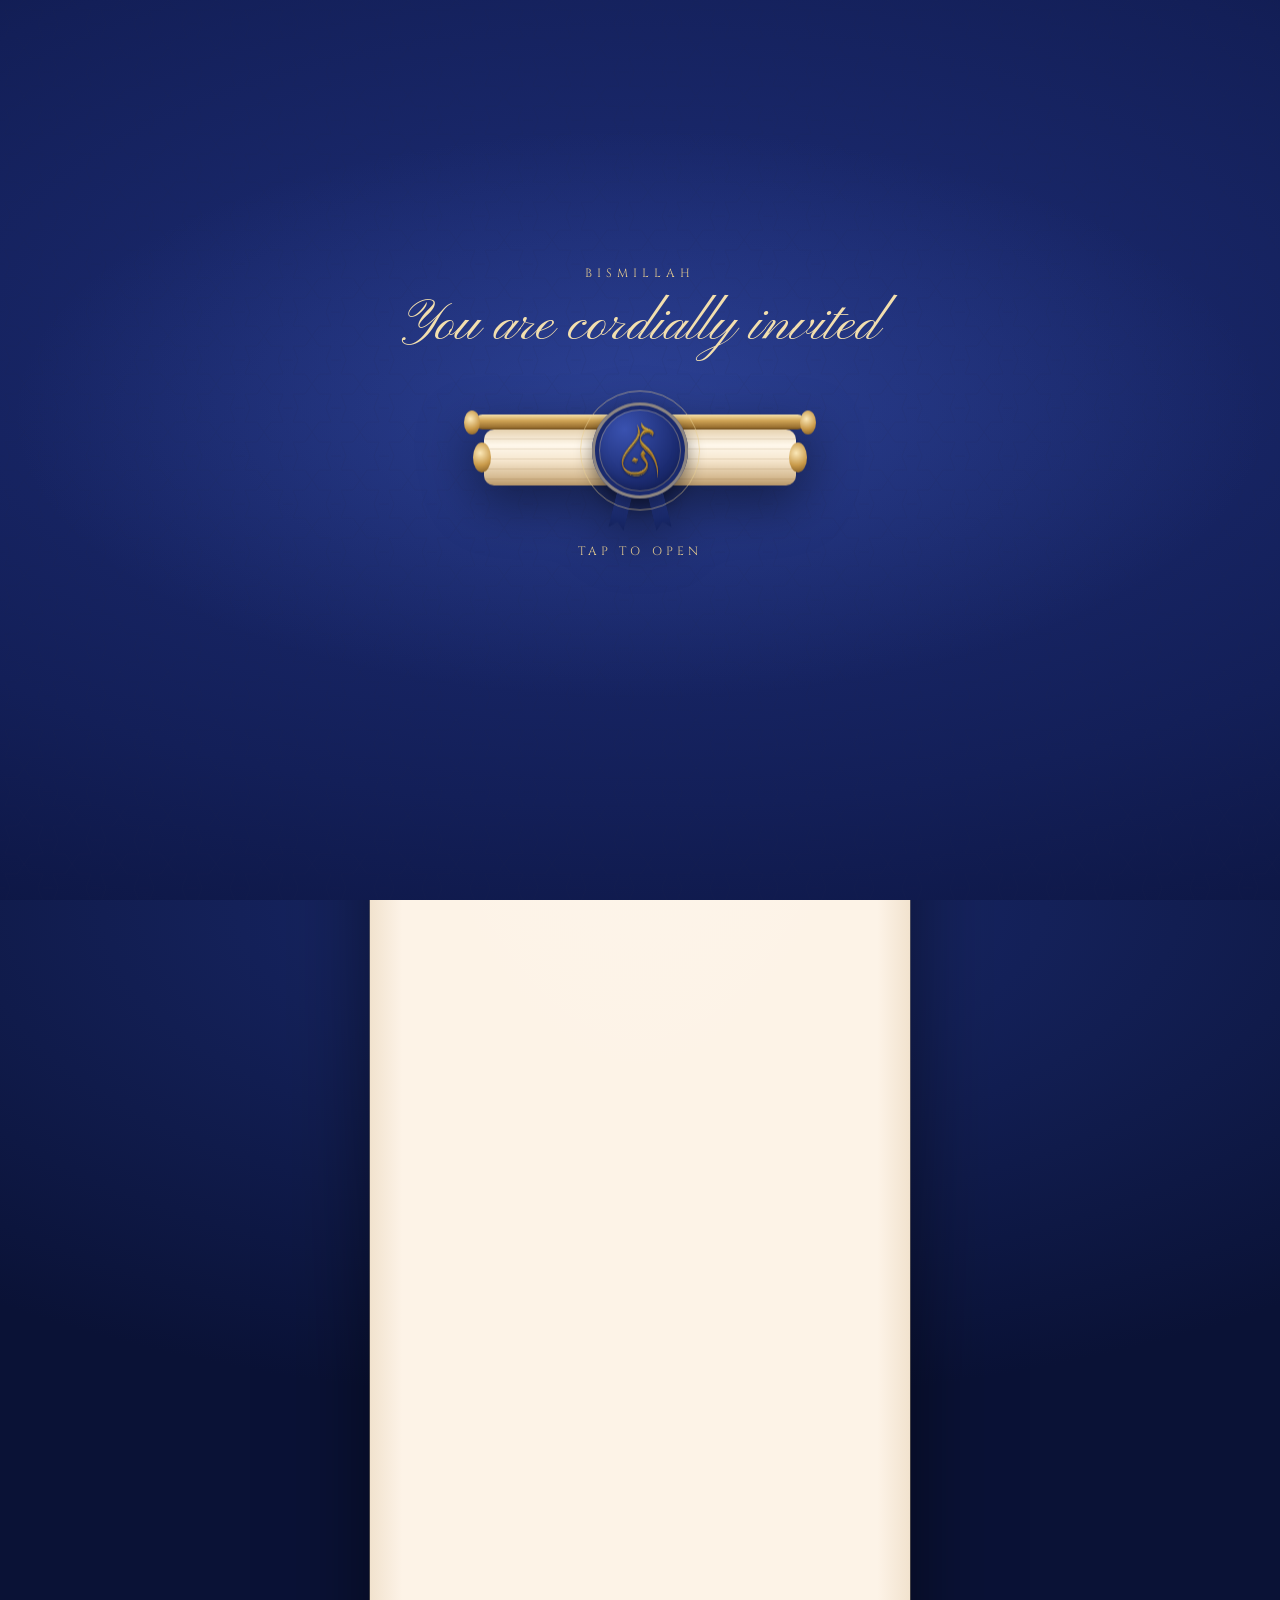
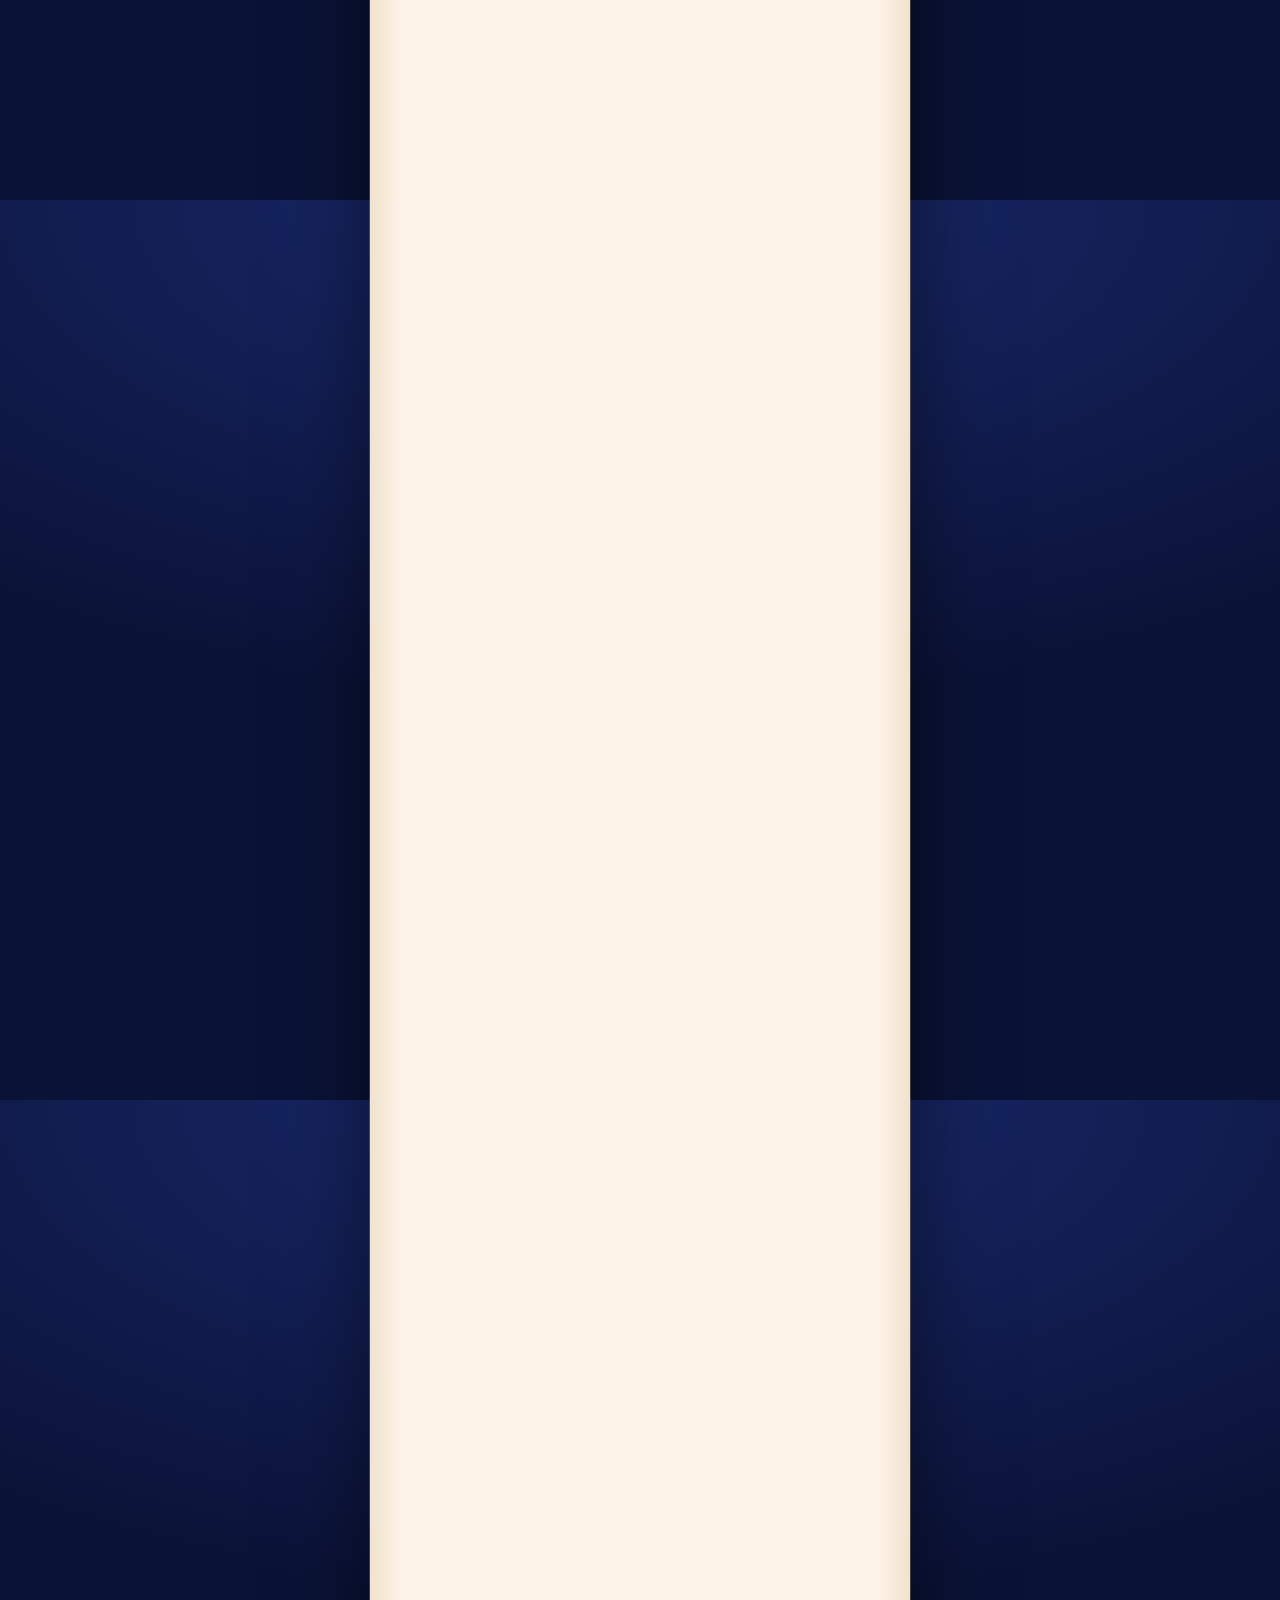
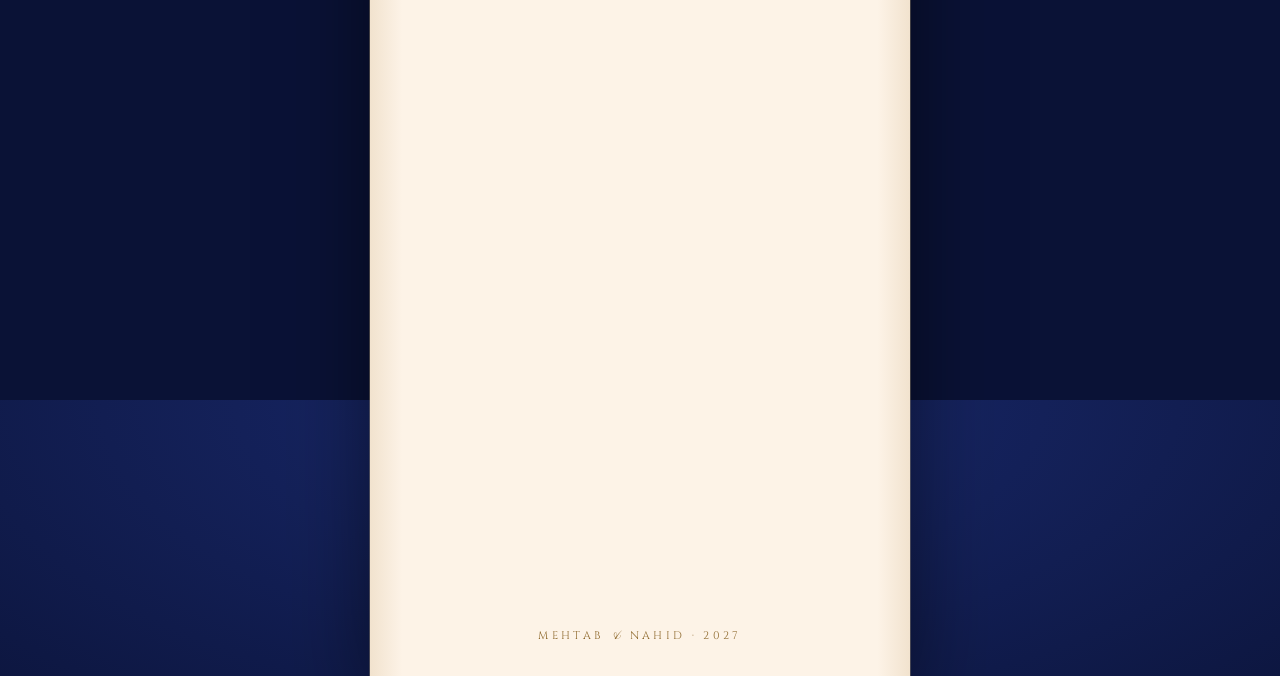
==== commit ee96bc59: "Groom side: names write themselves, living lanterns, Khan Family finale Co-Authored-By: Claude Opus " ====
--- a/mehtab/index.html
+++ b/mehtab/index.html
@@ -24,7 +24,7 @@
   <link href="https://fonts.googleapis.com/css2?family=Cinzel:wght@400;500;600&family=Cormorant+Garamond:ital,wght@0,400;0,500;0,600;0,700;1,400;1,500&family=Pinyon+Script&family=Alex+Brush&display=swap" rel="stylesheet">
 
   <link rel="preload" as="image" href="assets/img/corner.webp">
-  <link rel="stylesheet" href="css/style.css?v=20261122">
+  <link rel="stylesheet" href="css/style.css?v=20261123c">
   <script>document.documentElement.classList.add('js');</script>
 </head>
 <body class="is-locked">
@@ -36,6 +36,11 @@
         <stop offset="0" stop-color="#e9cf93"/>
         <stop offset=".5" stop-color="#b98d45"/>
         <stop offset="1" stop-color="#8a6326"/>
+      </linearGradient>
+      <linearGradient id="g-shine" x1="0" y1="0" x2="1" y2="0">
+        <stop offset="0" stop-color="#f3dca0" stop-opacity="0"/>
+        <stop offset=".5" stop-color="#f6e2ad" stop-opacity=".95"/>
+        <stop offset="1" stop-color="#f3dca0" stop-opacity="0"/>
       </linearGradient>
       <pattern id="p-lattice" width="48" height="48" patternUnits="userSpaceOnUse">
         <path d="M24 0l7 10h12l-5 14 5 14H31l-7 10-7-10H5l5-14L5 10h12z" fill="none" stroke="currentColor" stroke-width="1"/>
@@ -103,8 +108,8 @@
 
     <!-- ===== Main card ===== -->
     <header class="hero" id="top">
-      <img class="hero__corner hero__corner--l" src="assets/img/corner.webp" alt="" aria-hidden="true">
-      <img class="hero__corner hero__corner--r" src="assets/img/corner.webp" alt="" aria-hidden="true">
+      <div class="hero__corner hero__corner--l" aria-hidden="true"><img src="assets/img/corner.webp" alt=""><i class="lamp lamp--a"></i><i class="lamp lamp--b"></i></div>
+      <div class="hero__corner hero__corner--r" aria-hidden="true"><img src="assets/img/corner.webp" alt=""><i class="lamp lamp--a"></i><i class="lamp lamp--b"></i></div>
 
       <div class="hero__inner">
         <div class="bismillah" role="img" aria-label="Bismillah ir-Rahman ir-Rahim"></div>
@@ -116,10 +121,10 @@
         <svg class="divider" data-reveal="draw"><use href="#i-divider"/></svg>
 
         <div class="names">
-          <h2 class="nm" data-reveal="up"><svg class="nm__svg nm__svg--m" role="img" aria-label="Mehtab Khan" width="291" viewBox="10.8 3.5 455.3 71.0" focusable="false"><path fill="currentColor" d="M12.70 72.91C11.82 72.28 12.51 71.70 14.36 71.50C18.22 71.10 19.49 70.69 22.54 68.87C23.66 68.21 27.42 64.85 28.00 64.01C28.23 63.67 28.76 62.95 29.17 62.41C31.32 59.60 34.60 53.32 35.70 49.92C35.88 49.37 36.17 48.54 36.36 48.08C37.05 46.38 37.48 44.98 37.75 43.63C37.89 42.87 38.19 41.61 38.41 40.83C39.63 36.46 39.79 35.76 40.83 30.17C41.10 28.75 41.43 27.10 41.56 26.50C41.70 25.90 41.89 24.55 41.99 23.50C42.08 22.45 42.31 20.80 42.49 19.83C42.93 17.55 43.25 12.35 43.00 11.60C42.60 10.38 40.60 9.26 38.40 9.01C36.22 8.77 32.93 9.03 31.83 9.54C31.33 9.78 30.28 10.25 29.50 10.60C28.23 11.16 26.25 12.49 24.94 13.66C23.46 14.97 21.58 18.90 21.14 21.58C20.86 23.28 21.23 25.82 21.94 27.17C22.80 28.77 23.55 29.51 25.11 30.27C26.47 30.94 26.69 30.99 27.92 31.00C29.35 31.00 30.00 31.26 30.00 31.81C30.00 32.35 29.27 32.80 27.67 33.27C25.50 33.91 24.08 33.91 22.08 33.25C20.64 32.78 20.52 32.69 18.98 31.21L17.37 29.66L16.73 27.87C16.11 26.15 16.08 26.01 16.10 24.08C16.12 22.52 16.20 21.85 16.48 21.02C16.67 20.44 16.83 19.86 16.83 19.75C16.83 19.63 17.17 18.87 17.58 18.06C18.98 15.28 21.78 12.46 25.50 10.08C26.86 9.21 29.26 8.00 29.63 8.00C29.76 8.00 30.37 7.77 31.00 7.50C31.63 7.22 32.32 7.00 32.55 7.00C32.77 7.00 33.69 6.77 34.59 6.50L36.23 5.99L41.82 5.99C46.89 5.98 47.56 6.02 48.97 6.33C51.17 6.82 51.63 7.18 52.02 8.78C52.13 9.22 52.42 10.00 52.68 10.51C52.93 11.02 53.27 11.92 53.41 12.49C53.56 13.07 53.79 13.70 53.91 13.90C54.03 14.09 54.62 15.71 55.24 17.50C56.56 21.36 56.59 21.45 57.12 22.83C57.91 24.89 58.69 27.09 59.10 28.40C59.32 29.13 59.57 29.80 59.65 29.90C59.74 30.00 59.93 30.56 60.08 31.14C60.23 31.71 60.49 32.50 60.66 32.89C60.83 33.27 61.12 34.03 61.31 34.58C61.49 35.13 61.85 36.11 62.09 36.75C62.89 38.83 63.68 41.05 64.07 42.33C64.28 43.02 64.57 43.85 64.71 44.17C64.85 44.49 65.06 45.20 65.17 45.74C65.59 47.80 66.23 48.02 67.14 46.42C67.45 45.87 67.80 45.15 67.92 44.83C68.04 44.51 68.94 42.75 69.92 40.92C70.91 39.08 72.55 35.93 73.57 33.92C74.60 31.90 75.55 30.03 75.70 29.75C75.85 29.47 76.25 28.69 76.59 28.00C76.93 27.31 77.49 26.34 77.83 25.83C78.17 25.33 78.66 24.50 78.92 24.00C79.17 23.50 79.60 22.76 79.86 22.37C80.13 21.98 80.49 21.35 80.66 20.96C80.99 20.23 81.42 19.52 83.08 16.93C83.63 16.07 84.21 15.16 84.37 14.90C84.67 14.38 86.02 12.29 87.06 10.72C88.16 9.08 89.33 7.84 90.64 6.96C91.89 6.12 91.89 6.12 93.99 5.88C96.75 5.57 102.22 5.65 102.58 6.01C102.92 6.34 102.74 6.55 101.58 7.13C100.28 7.78 98.85 9.29 98.38 10.50C97.85 11.85 97.17 14.54 97.17 15.24C97.17 15.78 96.98 17.22 96.33 21.58C96.23 22.22 96.05 24.32 95.91 26.25C95.78 28.18 95.60 30.04 95.51 30.39C95.43 30.75 95.28 32.29 95.17 33.81C95.07 35.34 94.88 37.18 94.75 37.92C94.62 38.65 94.48 39.74 94.43 40.33C94.38 40.93 94.23 42.58 94.08 44.00C93.40 50.79 93.31 52.12 93.28 54.92C93.25 57.72 93.27 57.96 93.62 58.60C94.21 59.71 94.81 60.32 95.81 60.81C96.90 61.35 97.04 61.77 96.25 62.16C95.57 62.51 81.64 62.54 81.04 62.20C80.39 61.83 80.57 61.37 81.54 60.94C82.88 60.35 83.74 59.31 84.06 57.90C84.57 55.65 84.80 53.88 84.99 50.92C85.09 49.27 85.25 47.24 85.34 46.42C85.62 43.93 85.97 40.54 86.17 38.42C86.27 37.32 86.42 35.89 86.51 35.25C86.59 34.61 86.74 33.30 86.83 32.33C87.06 29.93 87.56 25.45 88.00 21.75C88.09 21.02 88.20 19.97 88.26 19.42C88.31 18.87 88.50 17.51 88.68 16.40C88.86 15.29 88.96 14.26 88.90 14.11C88.63 13.40 87.59 14.08 87.26 15.19C87.13 15.64 86.51 16.76 85.88 17.68C85.26 18.60 84.55 19.72 84.31 20.17C84.07 20.62 83.70 21.27 83.48 21.62C83.26 21.96 82.63 23.19 82.07 24.33C81.51 25.48 80.71 26.98 80.30 27.67C79.88 28.35 79.18 29.63 78.74 30.50C78.30 31.37 77.64 32.57 77.27 33.17C76.90 33.76 76.33 34.77 75.99 35.42C74.68 37.95 71.23 44.79 70.96 45.42C70.80 45.78 70.56 46.27 70.43 46.50C70.30 46.73 70.02 47.29 69.80 47.75C69.59 48.21 69.14 49.11 68.80 49.75C67.96 51.37 66.34 54.75 65.41 56.83C64.08 59.80 63.02 61.81 62.68 61.99C62.50 62.09 62.21 62.17 62.02 62.17C61.65 62.17 61.00 61.44 61.00 61.02C60.99 60.87 60.81 60.30 60.58 59.75C60.35 59.20 60.05 58.24 59.92 57.61C59.79 56.98 59.59 56.36 59.48 56.23C59.38 56.10 59.16 55.53 58.99 54.96C58.52 53.31 55.92 45.15 55.08 42.67C54.66 41.43 54.18 39.97 54.02 39.42C53.86 38.87 53.60 38.18 53.45 37.88C53.29 37.59 53.08 36.95 52.98 36.47C52.88 35.98 52.64 35.28 52.46 34.92C52.27 34.55 52.01 33.81 51.89 33.26C51.76 32.72 51.58 32.18 51.49 32.07C51.29 31.83 48.64 24.30 48.07 22.36C47.84 21.59 47.55 20.76 47.42 20.50C47.29 20.25 47.03 19.50 46.84 18.83C46.45 17.40 46.11 16.83 45.66 16.83C45.15 16.83 45.05 17.33 44.96 20.50C44.90 22.57 44.77 23.85 44.53 24.92C44.34 25.74 44.11 27.24 44.02 28.26C43.93 29.27 43.70 30.77 43.52 31.59C43.34 32.41 43.11 34.06 43.00 35.25C42.89 36.44 42.69 37.68 42.55 38.00C42.42 38.32 42.20 39.44 42.07 40.49C41.94 41.53 41.69 42.92 41.52 43.57C41.34 44.22 41.11 45.37 41.00 46.14C40.90 46.90 40.68 47.95 40.51 48.47C40.35 48.99 40.13 49.90 40.02 50.50C39.80 51.79 38.71 55.35 38.08 56.85C37.83 57.44 37.49 58.31 37.32 58.80C37.15 59.28 36.87 59.88 36.70 60.13C36.53 60.38 36.29 60.84 36.17 61.15C35.73 62.23 33.65 65.19 32.37 66.53C30.06 68.96 27.19 70.83 23.83 72.08C21.99 72.76 21.52 72.87 19.75 73.01C16.42 73.26 13.14 73.21 12.70 72.91ZM362.00 71.73C361.68 71.69 360.05 71.51 358.37 71.33C356.47 71.12 354.84 70.84 354.04 70.59C353.33 70.37 352.45 70.14 352.08 70.07C351.72 70.01 351.15 69.82 350.83 69.66C350.50 69.50 349.81 69.25 349.29 69.12C348.78 68.98 348.14 68.72 347.88 68.54C347.63 68.36 347.13 68.12 346.79 68.01C345.25 67.51 341.29 65.05 339.25 63.32C338.70 62.85 337.69 62.01 337.01 61.45C335.34 60.06 332.28 57.00 331.78 56.22C331.55 55.87 330.78 54.94 330.06 54.15C329.34 53.36 328.30 52.13 327.75 51.42C327.20 50.70 326.45 49.74 326.07 49.27C325.70 48.80 325.05 47.89 324.62 47.25C324.19 46.61 323.47 45.60 323.02 45.00C322.56 44.40 320.95 42.19 319.42 40.08C315.75 35.00 315.89 35.17 315.41 35.17C314.75 35.17 313.23 36.24 313.02 36.86C312.59 38.08 312.14 44.06 311.73 54.00C311.56 57.99 312.00 58.98 314.33 59.85C315.71 60.37 315.89 60.58 315.39 61.09C315.14 61.34 314.89 61.36 313.43 61.24C312.50 61.17 311.64 61.12 311.50 61.13C311.36 61.14 308.78 61.19 305.75 61.23C301.07 61.30 300.19 61.28 299.87 61.07C299.35 60.73 299.58 60.36 300.84 59.47C301.99 58.66 302.71 57.41 303.01 55.74C303.10 55.19 303.28 54.30 303.41 53.75C303.54 53.19 303.73 50.77 303.83 48.25C304.02 43.66 304.38 38.88 304.65 37.08C304.74 36.53 304.89 34.28 305.00 32.08C305.11 29.88 305.30 26.70 305.44 25.00C305.57 23.30 305.75 20.87 305.83 19.58C305.92 18.30 306.08 16.24 306.18 15.00C306.45 11.92 306.41 9.64 306.10 9.03C305.67 8.21 305.09 8.08 301.67 8.08C298.61 8.08 298.57 8.09 297.00 8.64C295.65 9.11 294.59 9.56 292.54 10.54C292.33 10.64 291.30 11.54 290.25 12.54C288.47 14.23 288.29 14.47 287.51 16.05C285.57 20.01 285.78 24.37 288.05 27.16C289.72 29.22 291.26 30.00 293.64 30.00C294.80 30.00 295.17 30.17 295.17 30.69C295.17 31.89 290.36 32.93 287.88 32.26C285.84 31.72 283.88 30.21 282.85 28.40C280.52 24.25 280.84 19.68 283.79 15.31C284.79 13.83 287.44 11.13 288.95 10.05C290.02 9.29 292.41 8.00 292.75 8.00C292.84 8.00 293.33 7.78 293.83 7.51C294.34 7.24 294.92 7.01 295.12 7.01C295.33 7.00 296.15 6.78 296.96 6.52C297.85 6.23 298.99 6.00 299.92 5.93C300.74 5.86 301.90 5.71 302.50 5.59C305.95 4.89 314.68 4.79 316.50 5.43C317.72 5.86 317.76 6.16 316.70 7.16C315.65 8.17 315.06 9.19 314.92 10.25C314.85 10.71 314.67 11.87 314.50 12.83C314.30 13.92 314.15 15.85 314.09 17.92C314.03 19.75 313.92 21.78 313.83 22.42C313.74 23.06 313.60 24.99 313.50 26.70C313.41 28.42 313.25 30.43 313.15 31.18C312.94 32.69 313.09 33.33 313.65 33.33C313.84 33.33 314.73 32.58 315.78 31.54C316.77 30.56 318.96 28.44 320.63 26.83C322.31 25.23 323.90 23.62 324.17 23.26C324.63 22.65 327.48 19.47 330.25 16.50C330.89 15.81 331.87 14.69 332.42 14.02C332.97 13.35 333.71 12.46 334.07 12.03C334.43 11.60 334.94 10.78 335.21 10.21C335.81 8.92 335.69 8.40 334.48 7.06C334.03 6.57 333.67 6.01 333.67 5.83C333.67 5.17 334.28 5.10 340.17 5.09C345.80 5.08 347.04 5.16 347.59 5.57C347.87 5.78 347.88 5.82 347.64 6.19C347.50 6.41 347.16 6.70 346.90 6.83C342.34 9.19 339.93 11.17 332.50 18.68C329.70 21.51 326.74 24.44 325.91 25.20C325.08 25.96 323.81 27.25 323.10 28.05C321.96 29.34 321.81 29.58 321.89 30.01C322.00 30.55 322.72 31.64 324.91 34.58C325.74 35.70 326.66 36.94 326.95 37.35C327.24 37.75 328.12 38.95 328.90 40.00C329.69 41.05 331.08 42.97 331.99 44.25C334.93 48.39 335.64 49.33 336.79 50.69C337.41 51.42 338.23 52.41 338.61 52.88C340.42 55.14 347.93 62.36 349.10 62.97C349.37 63.10 350.00 63.53 350.50 63.91C352.49 65.42 354.95 66.62 357.83 67.51C358.70 67.78 360.02 68.19 360.76 68.42C361.50 68.65 362.63 68.90 363.26 68.99C363.90 69.07 365.02 69.23 365.75 69.34C367.99 69.67 372.51 69.13 374.34 68.33C375.77 67.70 376.36 67.58 376.81 67.82C377.37 68.12 377.26 68.74 376.58 69.27C376.00 69.71 373.12 70.67 371.42 71.00C369.42 71.38 363.17 71.86 362.00 71.73ZM113.10 62.50C112.47 62.33 111.58 62.14 111.12 62.08C110.27 61.96 108.59 61.19 107.07 60.23C104.99 58.91 102.22 54.97 101.93 52.92C101.86 52.46 101.61 51.41 101.38 50.58C101.00 49.26 100.95 48.79 100.96 46.50C100.96 44.16 101.01 43.73 101.48 41.92C101.77 40.82 102.00 39.76 102.00 39.56C102.00 39.06 103.99 35.21 104.94 33.87C106.62 31.50 109.17 29.33 111.42 28.38C111.88 28.18 112.70 27.82 113.25 27.58C114.22 27.15 115.92 26.81 118.18 26.59C118.95 26.51 119.90 26.58 121.35 26.82C123.14 27.11 123.60 27.25 124.79 27.89C126.68 28.91 127.65 29.77 128.75 31.41C130.12 33.44 130.67 35.25 130.78 38.09C130.87 40.25 130.87 40.26 130.43 40.79C130.10 41.19 129.78 41.35 129.12 41.47C127.83 41.71 123.53 42.00 121.25 42.01C120.15 42.01 118.54 42.08 117.67 42.17C116.80 42.26 114.58 42.38 112.75 42.44C107.64 42.60 107.73 42.47 108.85 47.99C109.28 50.15 109.42 50.55 110.19 51.91C111.99 55.07 114.77 57.05 118.07 57.53C119.42 57.72 119.63 57.71 121.77 57.28C124.42 56.75 125.51 56.20 127.42 54.46C128.86 53.13 129.22 52.93 129.67 53.17C130.52 53.62 129.77 55.08 127.50 57.34C125.97 58.87 123.61 60.74 122.87 61.01C122.62 61.10 122.08 61.36 121.66 61.58C121.25 61.80 120.50 62.03 120.00 62.10C119.49 62.16 118.68 62.36 118.18 62.53C117.00 62.93 114.67 62.92 113.10 62.50ZM181.00 62.03C179.94 61.90 178.32 60.97 177.44 60.00C176.03 58.45 175.40 55.95 175.57 52.68C175.63 51.52 175.75 48.07 175.84 45.01C175.93 41.82 176.10 38.82 176.24 38.01C176.37 37.22 176.52 35.26 176.58 33.64C176.69 30.80 176.68 30.68 176.34 30.34C176.07 30.07 175.79 30.00 175.02 30.00C173.35 30.00 172.42 29.44 172.82 28.68C173.03 28.31 174.31 27.34 175.25 26.87C175.62 26.69 176.07 26.37 176.25 26.16C176.43 25.96 177.00 25.51 177.50 25.16C178.00 24.82 178.79 24.07 179.25 23.50C179.71 22.93 180.41 22.08 180.81 21.61C181.20 21.14 181.72 20.41 181.96 20.00C183.05 18.09 183.69 17.70 184.27 18.60C184.52 18.98 184.53 19.18 184.36 20.30C184.26 21.01 184.15 22.69 184.13 24.04C184.09 26.21 184.12 26.52 184.38 26.79C184.65 27.05 185.05 27.08 188.49 27.08C192.10 27.08 192.33 27.10 192.78 27.43C193.60 28.04 193.45 29.28 192.52 29.65C192.28 29.74 190.37 29.84 188.28 29.87C184.62 29.91 184.46 29.93 184.18 30.27C183.96 30.55 183.85 31.25 183.69 33.52C183.57 35.11 183.41 36.90 183.32 37.50C183.18 38.49 182.97 43.06 182.72 50.61C182.58 54.98 183.06 56.20 185.38 57.26C186.26 57.66 186.50 57.69 187.88 57.63C189.35 57.57 189.48 57.53 190.75 56.80C192.39 55.87 192.68 55.77 193.07 56.06C193.59 56.44 193.27 57.14 191.99 58.37C190.61 59.70 189.35 60.58 187.64 61.40C186.42 61.99 186.31 62.01 184.15 62.08C182.92 62.11 181.50 62.09 181.00 62.03ZM132.38 61.80C131.63 61.43 132.03 60.62 133.22 60.08C134.22 59.64 134.97 58.89 135.50 57.84C135.89 57.07 136.06 55.76 136.49 50.42C136.59 49.13 136.75 47.22 136.83 46.17C136.92 45.11 137.03 42.97 137.08 41.40C137.13 39.83 137.24 38.15 137.33 37.65C137.59 36.19 137.83 31.97 138.01 26.00C138.10 22.93 138.24 19.63 138.33 18.67C138.59 15.71 138.55 14.42 138.15 13.62C137.58 12.50 137.21 12.18 136.27 12.06C134.58 11.84 134.20 10.64 135.68 10.20C136.70 9.89 137.69 9.55 139.25 8.98C145.26 6.77 145.41 6.73 146.11 7.42C146.52 7.83 146.53 7.91 146.45 9.38C146.33 11.67 145.87 17.30 145.68 18.87C145.24 22.52 145.08 24.73 144.91 29.74C144.81 32.46 145.03 32.55 147.00 30.67C149.70 28.08 153.55 26.33 156.55 26.33C157.77 26.33 159.98 26.76 161.00 27.18C162.96 28.01 164.52 29.67 165.44 31.91C166.54 34.61 166.54 35.23 165.41 50.17C165.04 55.07 165.08 56.89 165.56 57.92C166.01 58.86 166.57 59.42 167.71 60.08C168.62 60.60 168.80 61.23 168.11 61.49C167.51 61.72 161.35 62.01 158.38 61.94C156.21 61.89 155.60 61.83 155.26 61.60C154.65 61.21 154.69 60.58 155.35 60.18C156.49 59.49 157.30 58.53 157.64 57.46C158.04 56.22 158.12 55.66 158.33 52.58C159.12 41.32 159.27 37.59 159.01 36.08C158.73 34.38 157.84 32.83 156.60 31.85L155.63 31.08L153.58 31.02C151.38 30.96 150.76 31.06 148.85 31.77C147.72 32.19 147.53 32.33 146.47 33.57C145.83 34.31 145.09 35.35 144.81 35.89C144.33 36.84 144.31 36.95 144.15 40.39C144.06 42.33 143.91 44.55 143.82 45.33C143.47 48.31 143.33 50.75 143.29 54.11C143.24 58.11 143.19 57.92 144.85 59.73C145.99 60.97 146.01 61.18 145.07 61.67C144.44 61.99 132.99 62.11 132.38 61.80ZM200.42 61.41C198.92 60.65 197.25 58.95 197.00 57.94C196.90 57.56 196.68 56.87 196.50 56.41C196.07 55.34 196.07 53.79 196.48 52.54C196.66 52.01 196.89 51.26 196.99 50.87C197.36 49.47 199.83 47.07 201.83 46.16C202.25 45.98 202.92 45.64 203.33 45.42C203.75 45.21 204.39 44.91 204.75 44.78C205.12 44.64 206.13 44.25 207.00 43.91C207.87 43.58 209.15 43.13 209.83 42.92C210.52 42.71 211.38 42.42 211.75 42.27C212.12 42.13 212.75 41.93 213.17 41.82C214.14 41.57 215.28 40.90 215.63 40.37C215.86 40.01 215.91 39.43 215.91 36.60L215.92 33.25L215.07 31.83C214.33 30.60 214.10 30.35 213.24 29.86C211.99 29.15 210.35 28.86 209.11 29.12C206.70 29.63 205.22 31.27 204.84 33.87C204.54 35.89 204.05 36.86 203.06 37.44C201.97 38.08 201.03 38.08 199.94 37.44C198.91 36.83 198.59 36.14 198.73 34.79C198.86 33.52 199.11 32.99 200.22 31.52C200.87 30.67 201.49 30.08 202.20 29.62C202.78 29.26 203.44 28.83 203.68 28.66C204.75 27.92 206.62 27.13 207.81 26.91C208.51 26.78 209.46 26.55 209.92 26.40C210.51 26.20 211.37 26.11 212.92 26.10C214.87 26.09 215.22 26.13 216.50 26.55C219.79 27.64 221.44 29.15 222.32 31.90C222.59 32.76 222.87 33.94 222.93 34.52C223.05 35.80 222.73 45.15 222.50 46.67C222.41 47.26 222.33 49.49 222.32 51.62C222.30 56.03 222.38 56.36 223.72 57.22C224.60 57.80 225.24 57.78 226.17 57.17C227.54 56.25 228.52 56.74 227.98 58.07C227.65 58.91 225.65 60.59 224.08 61.36L222.75 62.02L220.83 61.96C218.95 61.91 218.90 61.90 218.05 61.32C216.96 60.57 216.22 59.66 215.99 58.77C215.73 57.73 215.70 57.67 215.39 57.55C215.06 57.43 214.81 57.58 213.00 58.96C211.15 60.39 210.62 60.71 208.94 61.40L207.50 62.00L204.54 62.00L201.58 62.00L200.42 61.41ZM245.75 61.85C243.22 61.53 240.19 60.57 238.34 59.50C237.52 59.03 237.26 59.07 235.95 59.88C235.32 60.26 234.53 60.75 234.19 60.96C233.45 61.41 232.97 61.43 232.61 61.03C232.35 60.74 232.35 60.40 232.57 56.32C232.71 53.90 232.93 49.14 233.08 45.75C233.22 42.36 233.41 38.73 233.51 37.68C233.60 36.64 233.75 34.24 233.84 32.35C233.93 30.46 234.08 27.19 234.18 25.08C234.55 16.96 234.57 14.24 234.26 13.42C233.90 12.49 233.41 12.09 232.29 11.83C231.00 11.52 230.50 11.23 230.50 10.77C230.50 10.20 230.73 10.07 232.85 9.41C233.89 9.08 235.05 8.70 235.42 8.56C235.78 8.41 236.53 8.13 237.08 7.92C237.63 7.71 238.72 7.26 239.50 6.92C241.40 6.09 241.56 6.06 242.01 6.51C242.37 6.87 242.38 6.95 242.26 8.90C242.20 10.01 242.08 11.63 242.00 12.50C241.92 13.37 241.77 15.55 241.68 17.33C241.58 19.12 241.43 21.18 241.34 21.92C241.25 22.65 241.13 24.88 241.08 26.87C241.00 30.29 241.01 30.49 241.30 30.65C241.73 30.88 242.71 30.36 243.60 29.43C244.50 28.48 246.34 27.42 248.32 26.71C250.31 25.99 253.09 25.79 255.13 26.23C258.20 26.88 261.10 28.87 262.80 31.50C264.81 34.62 265.52 37.20 265.54 41.58C265.56 48.03 263.72 52.80 259.59 56.93C257.48 59.03 254.55 60.70 252.25 61.10C251.52 61.23 250.51 61.46 250.00 61.60C248.91 61.92 247.12 62.02 245.75 61.85ZM397.91 61.27C396.44 60.95 396.11 60.81 395.23 60.13C393.86 59.08 393.17 58.28 392.52 56.97C392.04 56.00 391.96 55.63 391.88 54.22C391.66 50.26 393.04 48.05 397.26 45.53C397.91 45.15 398.49 44.83 398.56 44.83C398.62 44.83 399.50 44.46 400.50 44.00C401.51 43.54 402.79 43.06 403.34 42.93C403.89 42.80 404.74 42.55 405.21 42.37C405.69 42.19 406.46 41.91 406.92 41.75C409.47 40.87 410.42 40.49 410.65 40.25C410.88 40.03 410.92 39.44 410.92 36.37L410.92 32.75L410.24 31.55C409.24 29.77 408.07 29.00 405.89 28.67C404.44 28.45 402.85 28.85 401.51 29.80C400.35 30.62 400.03 31.26 399.82 33.19C399.59 35.29 399.42 35.85 398.87 36.39C397.60 37.60 394.63 37.42 394.08 36.09C393.78 35.38 393.77 33.47 394.06 32.65C394.35 31.86 395.62 30.22 396.53 29.47C397.53 28.65 400.18 27.19 401.31 26.82C401.83 26.66 402.59 26.39 403.00 26.23C403.64 25.98 404.32 25.93 407.75 25.93L411.75 25.94L413.13 26.64C415.37 27.78 416.83 29.36 417.63 31.52L418.08 32.75L418.08 43.67L418.08 54.59L418.51 55.42C419.35 57.06 420.59 57.39 422.48 56.50C423.64 55.95 424.11 55.97 424.26 56.58C424.42 57.19 423.93 57.91 422.71 58.88C419.82 61.18 417.90 61.79 415.26 61.23C413.99 60.97 413.87 60.90 412.98 60.00C412.42 59.44 411.99 58.84 411.92 58.53C411.77 57.82 411.22 57.17 410.78 57.17C410.36 57.17 409.85 57.48 408.33 58.66C406.61 60.00 405.01 60.74 402.80 61.23C400.49 61.75 400.11 61.75 397.91 61.27ZM351.97 60.85C350.50 60.55 350.47 59.82 351.91 59.06C352.99 58.48 353.75 57.61 353.99 56.68C354.32 55.35 354.51 51.64 354.67 43.08C354.94 28.74 355.06 14.32 354.93 13.45C354.77 12.37 353.73 11.24 352.75 11.09C350.61 10.76 350.71 9.46 352.90 9.00C353.38 8.90 354.04 8.68 354.37 8.50C354.70 8.33 355.41 8.07 355.96 7.93C357.20 7.61 358.93 6.96 360.01 6.41C361.03 5.89 362.15 5.86 362.58 6.33C362.85 6.62 362.87 6.86 362.77 8.21C362.71 9.06 362.58 10.05 362.49 10.42C362.40 10.78 362.29 13.11 362.24 15.58C362.17 19.47 361.90 28.21 361.79 30.49C361.75 31.18 361.79 31.25 362.22 31.41C362.87 31.64 363.49 31.27 363.95 30.36C364.45 29.36 364.59 29.23 366.00 28.31C367.81 27.13 369.83 26.20 371.03 26.01C372.57 25.76 375.94 25.79 376.92 26.07C378.09 26.39 379.61 27.06 380.03 27.43C380.22 27.61 380.93 28.37 381.60 29.14C382.73 30.42 382.86 30.64 383.31 32.14C383.58 33.02 383.86 33.98 383.92 34.25C383.99 34.52 384.03 39.44 384.01 45.17C383.98 55.47 383.98 55.60 384.33 56.50C384.76 57.59 385.64 58.57 386.65 59.06C387.54 59.49 387.83 59.88 387.56 60.29C387.27 60.75 386.44 60.81 380.42 60.81C374.05 60.81 373.58 60.75 373.58 59.92C373.58 59.49 373.70 59.35 374.37 58.99C375.50 58.38 375.95 57.90 376.37 56.85C376.75 55.93 376.75 55.83 376.80 46.67C376.86 36.62 376.82 36.08 375.97 34.03C375.33 32.50 374.89 31.98 373.42 31.02L372.25 30.25L370.23 30.20C368.40 30.15 368.13 30.18 367.23 30.55C366.69 30.78 365.84 31.08 365.33 31.23C364.83 31.38 364.29 31.60 364.13 31.72C363.82 31.96 362.72 33.77 362.08 35.10L361.67 35.95L361.56 45.43C361.47 54.06 361.48 55.01 361.74 56.00C362.16 57.57 362.35 57.84 363.61 58.67C366.27 60.43 364.84 60.94 357.17 60.96C354.65 60.97 352.31 60.92 351.97 60.85ZM428.00 60.52C426.47 60.35 426.72 59.66 428.86 58.18C430.60 56.97 430.79 55.38 430.84 41.64C430.86 33.66 430.85 33.34 430.53 32.60C429.93 31.25 429.35 30.65 428.04 30.06C427.32 29.73 426.83 29.41 426.83 29.26C426.83 28.89 427.95 28.21 428.89 28.00C429.33 27.91 430.57 27.53 431.64 27.18C434.61 26.18 436.66 25.64 437.23 25.70C438.13 25.79 438.38 26.53 438.26 28.77C438.17 30.29 438.20 30.65 438.40 30.82C438.76 31.12 439.25 30.90 439.89 30.15C440.53 29.40 442.04 28.22 442.65 27.98C442.88 27.89 443.40 27.57 443.82 27.27C444.85 26.54 446.06 26.11 448.61 25.58C450.95 25.09 451.74 25.11 453.83 25.65C455.65 26.13 457.91 27.67 458.67 28.95C458.88 29.30 459.22 29.85 459.43 30.17C459.80 30.74 460.51 33.37 460.76 35.17C460.84 35.67 460.90 40.58 460.91 46.08C460.92 54.89 460.95 56.15 461.18 56.67C461.57 57.52 462.81 58.58 463.79 58.90C464.26 59.06 464.68 59.30 464.73 59.44C464.87 59.79 464.55 60.33 464.20 60.34C457.24 60.45 454.05 60.51 452.50 60.58C450.47 60.68 449.81 60.53 449.70 59.95C449.61 59.52 449.97 59.17 450.83 58.80C451.75 58.41 452.94 57.28 453.15 56.59C453.63 55.05 453.74 52.85 453.74 44.83C453.75 36.65 453.75 36.57 453.35 35.17C452.69 32.78 451.92 31.70 450.20 30.72L449.08 30.08L446.74 30.09C444.96 30.10 444.29 30.17 443.91 30.37C441.67 31.55 440.97 32.02 440.04 32.96C439.42 33.58 438.81 34.38 438.58 34.89L438.19 35.75L438.13 45.83L438.08 55.92L438.64 56.88C439.21 57.87 439.95 58.43 441.21 58.83C442.08 59.11 442.29 59.55 441.79 60.06C441.40 60.45 441.34 60.45 436.99 60.54C431.40 60.66 429.15 60.65 428.00 60.52ZM249.58 59.42C249.95 59.29 250.57 59.10 250.96 59.00C251.94 58.75 253.60 57.29 254.83 55.59C256.10 53.83 256.50 52.93 257.24 50.14C257.75 48.21 257.84 47.56 257.94 45.24C258.18 39.45 257.34 36.49 254.54 33.21C253.63 32.14 252.45 31.45 250.47 30.81C248.69 30.25 247.74 30.21 246.42 30.67C245.88 30.85 245.16 31.00 244.80 31.00C243.85 31.00 243.34 31.34 242.25 32.70C241.06 34.18 240.85 34.72 240.84 36.33C240.84 37.02 240.76 37.84 240.67 38.14C240.44 38.94 240.17 43.39 240.02 48.67C239.85 54.74 239.86 54.80 241.92 56.98C243.41 58.55 244.04 58.95 245.85 59.42C247.52 59.85 248.39 59.85 249.58 59.42ZM210.97 57.33C212.24 56.93 212.81 56.64 213.62 55.99C215.23 54.71 215.20 54.78 215.45 50.85C215.56 48.96 215.65 47.00 215.63 46.50C215.62 46.00 215.67 45.34 215.73 45.05C215.89 44.37 215.74 43.89 215.32 43.66C214.92 43.45 213.08 44.01 212.17 44.61C211.85 44.83 211.44 45.00 211.25 45.00C211.07 45.00 210.46 45.22 209.90 45.48C209.34 45.74 208.71 46.02 208.49 46.08C207.88 46.27 205.77 47.92 205.09 48.75C204.15 49.90 204.00 50.42 204.00 52.50C204.00 55.06 204.54 56.15 206.25 57.04C208.01 57.95 208.82 58.00 210.97 57.33ZM406.69 56.85C407.57 56.65 410.37 54.52 410.72 53.79C410.96 53.28 411.00 52.54 411.00 48.28C411.00 43.40 411.00 43.35 410.64 43.10C410.20 42.79 409.76 42.87 408.42 43.51C407.87 43.77 406.85 44.21 406.17 44.50C405.48 44.79 404.62 45.18 404.25 45.37C403.88 45.56 403.25 45.88 402.83 46.09C401.77 46.62 400.25 48.28 399.64 49.58C399.18 50.56 399.14 50.80 399.19 51.97C399.24 53.13 399.32 53.37 399.95 54.42C400.75 55.76 401.58 56.48 402.66 56.77C403.54 57.01 405.81 57.05 406.69 56.85ZM112.17 40.32C113.50 40.23 116.32 40.10 118.45 40.03C122.93 39.89 122.92 39.89 123.40 38.19C123.78 36.83 123.73 35.99 123.18 34.05C122.55 31.87 121.63 30.61 120.01 29.70C118.93 29.09 118.89 29.08 117.08 29.08C115.25 29.08 115.25 29.08 114.25 29.71C112.73 30.66 111.50 32.18 110.33 34.55C109.68 35.86 109.27 36.94 109.16 37.58C109.08 38.13 108.93 38.84 108.84 39.16C108.71 39.60 108.73 39.82 108.92 40.12C109.21 40.56 109.03 40.55 112.17 40.32Z"/></svg></h2>
+          <h2 class="nm"><svg class="nm__svg nm__svg--m" role="img" aria-label="Mehtab Khan" width="291" viewBox="10.8 3.5 455.3 71.0" focusable="false"><path fill="currentColor" d="M12.70 72.91C11.82 72.28 12.51 71.70 14.36 71.50C18.22 71.10 19.49 70.69 22.54 68.87C23.66 68.21 27.42 64.85 28.00 64.01C28.23 63.67 28.76 62.95 29.17 62.41C31.32 59.60 34.60 53.32 35.70 49.92C35.88 49.37 36.17 48.54 36.36 48.08C37.05 46.38 37.48 44.98 37.75 43.63C37.89 42.87 38.19 41.61 38.41 40.83C39.63 36.46 39.79 35.76 40.83 30.17C41.10 28.75 41.43 27.10 41.56 26.50C41.70 25.90 41.89 24.55 41.99 23.50C42.08 22.45 42.31 20.80 42.49 19.83C42.93 17.55 43.25 12.35 43.00 11.60C42.60 10.38 40.60 9.26 38.40 9.01C36.22 8.77 32.93 9.03 31.83 9.54C31.33 9.78 30.28 10.25 29.50 10.60C28.23 11.16 26.25 12.49 24.94 13.66C23.46 14.97 21.58 18.90 21.14 21.58C20.86 23.28 21.23 25.82 21.94 27.17C22.80 28.77 23.55 29.51 25.11 30.27C26.47 30.94 26.69 30.99 27.92 31.00C29.35 31.00 30.00 31.26 30.00 31.81C30.00 32.35 29.27 32.80 27.67 33.27C25.50 33.91 24.08 33.91 22.08 33.25C20.64 32.78 20.52 32.69 18.98 31.21L17.37 29.66L16.73 27.87C16.11 26.15 16.08 26.01 16.10 24.08C16.12 22.52 16.20 21.85 16.48 21.02C16.67 20.44 16.83 19.86 16.83 19.75C16.83 19.63 17.17 18.87 17.58 18.06C18.98 15.28 21.78 12.46 25.50 10.08C26.86 9.21 29.26 8.00 29.63 8.00C29.76 8.00 30.37 7.77 31.00 7.50C31.63 7.22 32.32 7.00 32.55 7.00C32.77 7.00 33.69 6.77 34.59 6.50L36.23 5.99L41.82 5.99C46.89 5.98 47.56 6.02 48.97 6.33C51.17 6.82 51.63 7.18 52.02 8.78C52.13 9.22 52.42 10.00 52.68 10.51C52.93 11.02 53.27 11.92 53.41 12.49C53.56 13.07 53.79 13.70 53.91 13.90C54.03 14.09 54.62 15.71 55.24 17.50C56.56 21.36 56.59 21.45 57.12 22.83C57.91 24.89 58.69 27.09 59.10 28.40C59.32 29.13 59.57 29.80 59.65 29.90C59.74 30.00 59.93 30.56 60.08 31.14C60.23 31.71 60.49 32.50 60.66 32.89C60.83 33.27 61.12 34.03 61.31 34.58C61.49 35.13 61.85 36.11 62.09 36.75C62.89 38.83 63.68 41.05 64.07 42.33C64.28 43.02 64.57 43.85 64.71 44.17C64.85 44.49 65.06 45.20 65.17 45.74C65.59 47.80 66.23 48.02 67.14 46.42C67.45 45.87 67.80 45.15 67.92 44.83C68.04 44.51 68.94 42.75 69.92 40.92C70.91 39.08 72.55 35.93 73.57 33.92C74.60 31.90 75.55 30.03 75.70 29.75C75.85 29.47 76.25 28.69 76.59 28.00C76.93 27.31 77.49 26.34 77.83 25.83C78.17 25.33 78.66 24.50 78.92 24.00C79.17 23.50 79.60 22.76 79.86 22.37C80.13 21.98 80.49 21.35 80.66 20.96C80.99 20.23 81.42 19.52 83.08 16.93C83.63 16.07 84.21 15.16 84.37 14.90C84.67 14.38 86.02 12.29 87.06 10.72C88.16 9.08 89.33 7.84 90.64 6.96C91.89 6.12 91.89 6.12 93.99 5.88C96.75 5.57 102.22 5.65 102.58 6.01C102.92 6.34 102.74 6.55 101.58 7.13C100.28 7.78 98.85 9.29 98.38 10.50C97.85 11.85 97.17 14.54 97.17 15.24C97.17 15.78 96.98 17.22 96.33 21.58C96.23 22.22 96.05 24.32 95.91 26.25C95.78 28.18 95.60 30.04 95.51 30.39C95.43 30.75 95.28 32.29 95.17 33.81C95.07 35.34 94.88 37.18 94.75 37.92C94.62 38.65 94.48 39.74 94.43 40.33C94.38 40.93 94.23 42.58 94.08 44.00C93.40 50.79 93.31 52.12 93.28 54.92C93.25 57.72 93.27 57.96 93.62 58.60C94.21 59.71 94.81 60.32 95.81 60.81C96.90 61.35 97.04 61.77 96.25 62.16C95.57 62.51 81.64 62.54 81.04 62.20C80.39 61.83 80.57 61.37 81.54 60.94C82.88 60.35 83.74 59.31 84.06 57.90C84.57 55.65 84.80 53.88 84.99 50.92C85.09 49.27 85.25 47.24 85.34 46.42C85.62 43.93 85.97 40.54 86.17 38.42C86.27 37.32 86.42 35.89 86.51 35.25C86.59 34.61 86.74 33.30 86.83 32.33C87.06 29.93 87.56 25.45 88.00 21.75C88.09 21.02 88.20 19.97 88.26 19.42C88.31 18.87 88.50 17.51 88.68 16.40C88.86 15.29 88.96 14.26 88.90 14.11C88.63 13.40 87.59 14.08 87.26 15.19C87.13 15.64 86.51 16.76 85.88 17.68C85.26 18.60 84.55 19.72 84.31 20.17C84.07 20.62 83.70 21.27 83.48 21.62C83.26 21.96 82.63 23.19 82.07 24.33C81.51 25.48 80.71 26.98 80.30 27.67C79.88 28.35 79.18 29.63 78.74 30.50C78.30 31.37 77.64 32.57 77.27 33.17C76.90 33.76 76.33 34.77 75.99 35.42C74.68 37.95 71.23 44.79 70.96 45.42C70.80 45.78 70.56 46.27 70.43 46.50C70.30 46.73 70.02 47.29 69.80 47.75C69.59 48.21 69.14 49.11 68.80 49.75C67.96 51.37 66.34 54.75 65.41 56.83C64.08 59.80 63.02 61.81 62.68 61.99C62.50 62.09 62.21 62.17 62.02 62.17C61.65 62.17 61.00 61.44 61.00 61.02C60.99 60.87 60.81 60.30 60.58 59.75C60.35 59.20 60.05 58.24 59.92 57.61C59.79 56.98 59.59 56.36 59.48 56.23C59.38 56.10 59.16 55.53 58.99 54.96C58.52 53.31 55.92 45.15 55.08 42.67C54.66 41.43 54.18 39.97 54.02 39.42C53.86 38.87 53.60 38.18 53.45 37.88C53.29 37.59 53.08 36.95 52.98 36.47C52.88 35.98 52.64 35.28 52.46 34.92C52.27 34.55 52.01 33.81 51.89 33.26C51.76 32.72 51.58 32.18 51.49 32.07C51.29 31.83 48.64 24.30 48.07 22.36C47.84 21.59 47.55 20.76 47.42 20.50C47.29 20.25 47.03 19.50 46.84 18.83C46.45 17.40 46.11 16.83 45.66 16.83C45.15 16.83 45.05 17.33 44.96 20.50C44.90 22.57 44.77 23.85 44.53 24.92C44.34 25.74 44.11 27.24 44.02 28.26C43.93 29.27 43.70 30.77 43.52 31.59C43.34 32.41 43.11 34.06 43.00 35.25C42.89 36.44 42.69 37.68 42.55 38.00C42.42 38.32 42.20 39.44 42.07 40.49C41.94 41.53 41.69 42.92 41.52 43.57C41.34 44.22 41.11 45.37 41.00 46.14C40.90 46.90 40.68 47.95 40.51 48.47C40.35 48.99 40.13 49.90 40.02 50.50C39.80 51.79 38.71 55.35 38.08 56.85C37.83 57.44 37.49 58.31 37.32 58.80C37.15 59.28 36.87 59.88 36.70 60.13C36.53 60.38 36.29 60.84 36.17 61.15C35.73 62.23 33.65 65.19 32.37 66.53C30.06 68.96 27.19 70.83 23.83 72.08C21.99 72.76 21.52 72.87 19.75 73.01C16.42 73.26 13.14 73.21 12.70 72.91ZM362.00 71.73C361.68 71.69 360.05 71.51 358.37 71.33C356.47 71.12 354.84 70.84 354.04 70.59C353.33 70.37 352.45 70.14 352.08 70.07C351.72 70.01 351.15 69.82 350.83 69.66C350.50 69.50 349.81 69.25 349.29 69.12C348.78 68.98 348.14 68.72 347.88 68.54C347.63 68.36 347.13 68.12 346.79 68.01C345.25 67.51 341.29 65.05 339.25 63.32C338.70 62.85 337.69 62.01 337.01 61.45C335.34 60.06 332.28 57.00 331.78 56.22C331.55 55.87 330.78 54.94 330.06 54.15C329.34 53.36 328.30 52.13 327.75 51.42C327.20 50.70 326.45 49.74 326.07 49.27C325.70 48.80 325.05 47.89 324.62 47.25C324.19 46.61 323.47 45.60 323.02 45.00C322.56 44.40 320.95 42.19 319.42 40.08C315.75 35.00 315.89 35.17 315.41 35.17C314.75 35.17 313.23 36.24 313.02 36.86C312.59 38.08 312.14 44.06 311.73 54.00C311.56 57.99 312.00 58.98 314.33 59.85C315.71 60.37 315.89 60.58 315.39 61.09C315.14 61.34 314.89 61.36 313.43 61.24C312.50 61.17 311.64 61.12 311.50 61.13C311.36 61.14 308.78 61.19 305.75 61.23C301.07 61.30 300.19 61.28 299.87 61.07C299.35 60.73 299.58 60.36 300.84 59.47C301.99 58.66 302.71 57.41 303.01 55.74C303.10 55.19 303.28 54.30 303.41 53.75C303.54 53.19 303.73 50.77 303.83 48.25C304.02 43.66 304.38 38.88 304.65 37.08C304.74 36.53 304.89 34.28 305.00 32.08C305.11 29.88 305.30 26.70 305.44 25.00C305.57 23.30 305.75 20.87 305.83 19.58C305.92 18.30 306.08 16.24 306.18 15.00C306.45 11.92 306.41 9.64 306.10 9.03C305.67 8.21 305.09 8.08 301.67 8.08C298.61 8.08 298.57 8.09 297.00 8.64C295.65 9.11 294.59 9.56 292.54 10.54C292.33 10.64 291.30 11.54 290.25 12.54C288.47 14.23 288.29 14.47 287.51 16.05C285.57 20.01 285.78 24.37 288.05 27.16C289.72 29.22 291.26 30.00 293.64 30.00C294.80 30.00 295.17 30.17 295.17 30.69C295.17 31.89 290.36 32.93 287.88 32.26C285.84 31.72 283.88 30.21 282.85 28.40C280.52 24.25 280.84 19.68 283.79 15.31C284.79 13.83 287.44 11.13 288.95 10.05C290.02 9.29 292.41 8.00 292.75 8.00C292.84 8.00 293.33 7.78 293.83 7.51C294.34 7.24 294.92 7.01 295.12 7.01C295.33 7.00 296.15 6.78 296.96 6.52C297.85 6.23 298.99 6.00 299.92 5.93C300.74 5.86 301.90 5.71 302.50 5.59C305.95 4.89 314.68 4.79 316.50 5.43C317.72 5.86 317.76 6.16 316.70 7.16C315.65 8.17 315.06 9.19 314.92 10.25C314.85 10.71 314.67 11.87 314.50 12.83C314.30 13.92 314.15 15.85 314.09 17.92C314.03 19.75 313.92 21.78 313.83 22.42C313.74 23.06 313.60 24.99 313.50 26.70C313.41 28.42 313.25 30.43 313.15 31.18C312.94 32.69 313.09 33.33 313.65 33.33C313.84 33.33 314.73 32.58 315.78 31.54C316.77 30.56 318.96 28.44 320.63 26.83C322.31 25.23 323.90 23.62 324.17 23.26C324.63 22.65 327.48 19.47 330.25 16.50C330.89 15.81 331.87 14.69 332.42 14.02C332.97 13.35 333.71 12.46 334.07 12.03C334.43 11.60 334.94 10.78 335.21 10.21C335.81 8.92 335.69 8.40 334.48 7.06C334.03 6.57 333.67 6.01 333.67 5.83C333.67 5.17 334.28 5.10 340.17 5.09C345.80 5.08 347.04 5.16 347.59 5.57C347.87 5.78 347.88 5.82 347.64 6.19C347.50 6.41 347.16 6.70 346.90 6.83C342.34 9.19 339.93 11.17 332.50 18.68C329.70 21.51 326.74 24.44 325.91 25.20C325.08 25.96 323.81 27.25 323.10 28.05C321.96 29.34 321.81 29.58 321.89 30.01C322.00 30.55 322.72 31.64 324.91 34.58C325.74 35.70 326.66 36.94 326.95 37.35C327.24 37.75 328.12 38.95 328.90 40.00C329.69 41.05 331.08 42.97 331.99 44.25C334.93 48.39 335.64 49.33 336.79 50.69C337.41 51.42 338.23 52.41 338.61 52.88C340.42 55.14 347.93 62.36 349.10 62.97C349.37 63.10 350.00 63.53 350.50 63.91C352.49 65.42 354.95 66.62 357.83 67.51C358.70 67.78 360.02 68.19 360.76 68.42C361.50 68.65 362.63 68.90 363.26 68.99C363.90 69.07 365.02 69.23 365.75 69.34C367.99 69.67 372.51 69.13 374.34 68.33C375.77 67.70 376.36 67.58 376.81 67.82C377.37 68.12 377.26 68.74 376.58 69.27C376.00 69.71 373.12 70.67 371.42 71.00C369.42 71.38 363.17 71.86 362.00 71.73ZM113.10 62.50C112.47 62.33 111.58 62.14 111.12 62.08C110.27 61.96 108.59 61.19 107.07 60.23C104.99 58.91 102.22 54.97 101.93 52.92C101.86 52.46 101.61 51.41 101.38 50.58C101.00 49.26 100.95 48.79 100.96 46.50C100.96 44.16 101.01 43.73 101.48 41.92C101.77 40.82 102.00 39.76 102.00 39.56C102.00 39.06 103.99 35.21 104.94 33.87C106.62 31.50 109.17 29.33 111.42 28.38C111.88 28.18 112.70 27.82 113.25 27.58C114.22 27.15 115.92 26.81 118.18 26.59C118.95 26.51 119.90 26.58 121.35 26.82C123.14 27.11 123.60 27.25 124.79 27.89C126.68 28.91 127.65 29.77 128.75 31.41C130.12 33.44 130.67 35.25 130.78 38.09C130.87 40.25 130.87 40.26 130.43 40.79C130.10 41.19 129.78 41.35 129.12 41.47C127.83 41.71 123.53 42.00 121.25 42.01C120.15 42.01 118.54 42.08 117.67 42.17C116.80 42.26 114.58 42.38 112.75 42.44C107.64 42.60 107.73 42.47 108.85 47.99C109.28 50.15 109.42 50.55 110.19 51.91C111.99 55.07 114.77 57.05 118.07 57.53C119.42 57.72 119.63 57.71 121.77 57.28C124.42 56.75 125.51 56.20 127.42 54.46C128.86 53.13 129.22 52.93 129.67 53.17C130.52 53.62 129.77 55.08 127.50 57.34C125.97 58.87 123.61 60.74 122.87 61.01C122.62 61.10 122.08 61.36 121.66 61.58C121.25 61.80 120.50 62.03 120.00 62.10C119.49 62.16 118.68 62.36 118.18 62.53C117.00 62.93 114.67 62.92 113.10 62.50ZM181.00 62.03C179.94 61.90 178.32 60.97 177.44 60.00C176.03 58.45 175.40 55.95 175.57 52.68C175.63 51.52 175.75 48.07 175.84 45.01C175.93 41.82 176.10 38.82 176.24 38.01C176.37 37.22 176.52 35.26 176.58 33.64C176.69 30.80 176.68 30.68 176.34 30.34C176.07 30.07 175.79 30.00 175.02 30.00C173.35 30.00 172.42 29.44 172.82 28.68C173.03 28.31 174.31 27.34 175.25 26.87C175.62 26.69 176.07 26.37 176.25 26.16C176.43 25.96 177.00 25.51 177.50 25.16C178.00 24.82 178.79 24.07 179.25 23.50C179.71 22.93 180.41 22.08 180.81 21.61C181.20 21.14 181.72 20.41 181.96 20.00C183.05 18.09 183.69 17.70 184.27 18.60C184.52 18.98 184.53 19.18 184.36 20.30C184.26 21.01 184.15 22.69 184.13 24.04C184.09 26.21 184.12 26.52 184.38 26.79C184.65 27.05 185.05 27.08 188.49 27.08C192.10 27.08 192.33 27.10 192.78 27.43C193.60 28.04 193.45 29.28 192.52 29.65C192.28 29.74 190.37 29.84 188.28 29.87C184.62 29.91 184.46 29.93 184.18 30.27C183.96 30.55 183.85 31.25 183.69 33.52C183.57 35.11 183.41 36.90 183.32 37.50C183.18 38.49 182.97 43.06 182.72 50.61C182.58 54.98 183.06 56.20 185.38 57.26C186.26 57.66 186.50 57.69 187.88 57.63C189.35 57.57 189.48 57.53 190.75 56.80C192.39 55.87 192.68 55.77 193.07 56.06C193.59 56.44 193.27 57.14 191.99 58.37C190.61 59.70 189.35 60.58 187.64 61.40C186.42 61.99 186.31 62.01 184.15 62.08C182.92 62.11 181.50 62.09 181.00 62.03ZM132.38 61.80C131.63 61.43 132.03 60.62 133.22 60.08C134.22 59.64 134.97 58.89 135.50 57.84C135.89 57.07 136.06 55.76 136.49 50.42C136.59 49.13 136.75 47.22 136.83 46.17C136.92 45.11 137.03 42.97 137.08 41.40C137.13 39.83 137.24 38.15 137.33 37.65C137.59 36.19 137.83 31.97 138.01 26.00C138.10 22.93 138.24 19.63 138.33 18.67C138.59 15.71 138.55 14.42 138.15 13.62C137.58 12.50 137.21 12.18 136.27 12.06C134.58 11.84 134.20 10.64 135.68 10.20C136.70 9.89 137.69 9.55 139.25 8.98C145.26 6.77 145.41 6.73 146.11 7.42C146.52 7.83 146.53 7.91 146.45 9.38C146.33 11.67 145.87 17.30 145.68 18.87C145.24 22.52 145.08 24.73 144.91 29.74C144.81 32.46 145.03 32.55 147.00 30.67C149.70 28.08 153.55 26.33 156.55 26.33C157.77 26.33 159.98 26.76 161.00 27.18C162.96 28.01 164.52 29.67 165.44 31.91C166.54 34.61 166.54 35.23 165.41 50.17C165.04 55.07 165.08 56.89 165.56 57.92C166.01 58.86 166.57 59.42 167.71 60.08C168.62 60.60 168.80 61.23 168.11 61.49C167.51 61.72 161.35 62.01 158.38 61.94C156.21 61.89 155.60 61.83 155.26 61.60C154.65 61.21 154.69 60.58 155.35 60.18C156.49 59.49 157.30 58.53 157.64 57.46C158.04 56.22 158.12 55.66 158.33 52.58C159.12 41.32 159.27 37.59 159.01 36.08C158.73 34.38 157.84 32.83 156.60 31.85L155.63 31.08L153.58 31.02C151.38 30.96 150.76 31.06 148.85 31.77C147.72 32.19 147.53 32.33 146.47 33.57C145.83 34.31 145.09 35.35 144.81 35.89C144.33 36.84 144.31 36.95 144.15 40.39C144.06 42.33 143.91 44.55 143.82 45.33C143.47 48.31 143.33 50.75 143.29 54.11C143.24 58.11 143.19 57.92 144.85 59.73C145.99 60.97 146.01 61.18 145.07 61.67C144.44 61.99 132.99 62.11 132.38 61.80ZM200.42 61.41C198.92 60.65 197.25 58.95 197.00 57.94C196.90 57.56 196.68 56.87 196.50 56.41C196.07 55.34 196.07 53.79 196.48 52.54C196.66 52.01 196.89 51.26 196.99 50.87C197.36 49.47 199.83 47.07 201.83 46.16C202.25 45.98 202.92 45.64 203.33 45.42C203.75 45.21 204.39 44.91 204.75 44.78C205.12 44.64 206.13 44.25 207.00 43.91C207.87 43.58 209.15 43.13 209.83 42.92C210.52 42.71 211.38 42.42 211.75 42.27C212.12 42.13 212.75 41.93 213.17 41.82C214.14 41.57 215.28 40.90 215.63 40.37C215.86 40.01 215.91 39.43 215.91 36.60L215.92 33.25L215.07 31.83C214.33 30.60 214.10 30.35 213.24 29.86C211.99 29.15 210.35 28.86 209.11 29.12C206.70 29.63 205.22 31.27 204.84 33.87C204.54 35.89 204.05 36.86 203.06 37.44C201.97 38.08 201.03 38.08 199.94 37.44C198.91 36.83 198.59 36.14 198.73 34.79C198.86 33.52 199.11 32.99 200.22 31.52C200.87 30.67 201.49 30.08 202.20 29.62C202.78 29.26 203.44 28.83 203.68 28.66C204.75 27.92 206.62 27.13 207.81 26.91C208.51 26.78 209.46 26.55 209.92 26.40C210.51 26.20 211.37 26.11 212.92 26.10C214.87 26.09 215.22 26.13 216.50 26.55C219.79 27.64 221.44 29.15 222.32 31.90C222.59 32.76 222.87 33.94 222.93 34.52C223.05 35.80 222.73 45.15 222.50 46.67C222.41 47.26 222.33 49.49 222.32 51.62C222.30 56.03 222.38 56.36 223.72 57.22C224.60 57.80 225.24 57.78 226.17 57.17C227.54 56.25 228.52 56.74 227.98 58.07C227.65 58.91 225.65 60.59 224.08 61.36L222.75 62.02L220.83 61.96C218.95 61.91 218.90 61.90 218.05 61.32C216.96 60.57 216.22 59.66 215.99 58.77C215.73 57.73 215.70 57.67 215.39 57.55C215.06 57.43 214.81 57.58 213.00 58.96C211.15 60.39 210.62 60.71 208.94 61.40L207.50 62.00L204.54 62.00L201.58 62.00L200.42 61.41ZM245.75 61.85C243.22 61.53 240.19 60.57 238.34 59.50C237.52 59.03 237.26 59.07 235.95 59.88C235.32 60.26 234.53 60.75 234.19 60.96C233.45 61.41 232.97 61.43 232.61 61.03C232.35 60.74 232.35 60.40 232.57 56.32C232.71 53.90 232.93 49.14 233.08 45.75C233.22 42.36 233.41 38.73 233.51 37.68C233.60 36.64 233.75 34.24 233.84 32.35C233.93 30.46 234.08 27.19 234.18 25.08C234.55 16.96 234.57 14.24 234.26 13.42C233.90 12.49 233.41 12.09 232.29 11.83C231.00 11.52 230.50 11.23 230.50 10.77C230.50 10.20 230.73 10.07 232.85 9.41C233.89 9.08 235.05 8.70 235.42 8.56C235.78 8.41 236.53 8.13 237.08 7.92C237.63 7.71 238.72 7.26 239.50 6.92C241.40 6.09 241.56 6.06 242.01 6.51C242.37 6.87 242.38 6.95 242.26 8.90C242.20 10.01 242.08 11.63 242.00 12.50C241.92 13.37 241.77 15.55 241.68 17.33C241.58 19.12 241.43 21.18 241.34 21.92C241.25 22.65 241.13 24.88 241.08 26.87C241.00 30.29 241.01 30.49 241.30 30.65C241.73 30.88 242.71 30.36 243.60 29.43C244.50 28.48 246.34 27.42 248.32 26.71C250.31 25.99 253.09 25.79 255.13 26.23C258.20 26.88 261.10 28.87 262.80 31.50C264.81 34.62 265.52 37.20 265.54 41.58C265.56 48.03 263.72 52.80 259.59 56.93C257.48 59.03 254.55 60.70 252.25 61.10C251.52 61.23 250.51 61.46 250.00 61.60C248.91 61.92 247.12 62.02 245.75 61.85ZM397.91 61.27C396.44 60.95 396.11 60.81 395.23 60.13C393.86 59.08 393.17 58.28 392.52 56.97C392.04 56.00 391.96 55.63 391.88 54.22C391.66 50.26 393.04 48.05 397.26 45.53C397.91 45.15 398.49 44.83 398.56 44.83C398.62 44.83 399.50 44.46 400.50 44.00C401.51 43.54 402.79 43.06 403.34 42.93C403.89 42.80 404.74 42.55 405.21 42.37C405.69 42.19 406.46 41.91 406.92 41.75C409.47 40.87 410.42 40.49 410.65 40.25C410.88 40.03 410.92 39.44 410.92 36.37L410.92 32.75L410.24 31.55C409.24 29.77 408.07 29.00 405.89 28.67C404.44 28.45 402.85 28.85 401.51 29.80C400.35 30.62 400.03 31.26 399.82 33.19C399.59 35.29 399.42 35.85 398.87 36.39C397.60 37.60 394.63 37.42 394.08 36.09C393.78 35.38 393.77 33.47 394.06 32.65C394.35 31.86 395.62 30.22 396.53 29.47C397.53 28.65 400.18 27.19 401.31 26.82C401.83 26.66 402.59 26.39 403.00 26.23C403.64 25.98 404.32 25.93 407.75 25.93L411.75 25.94L413.13 26.64C415.37 27.78 416.83 29.36 417.63 31.52L418.08 32.75L418.08 43.67L418.08 54.59L418.51 55.42C419.35 57.06 420.59 57.39 422.48 56.50C423.64 55.95 424.11 55.97 424.26 56.58C424.42 57.19 423.93 57.91 422.71 58.88C419.82 61.18 417.90 61.79 415.26 61.23C413.99 60.97 413.87 60.90 412.98 60.00C412.42 59.44 411.99 58.84 411.92 58.53C411.77 57.82 411.22 57.17 410.78 57.17C410.36 57.17 409.85 57.48 408.33 58.66C406.61 60.00 405.01 60.74 402.80 61.23C400.49 61.75 400.11 61.75 397.91 61.27ZM351.97 60.85C350.50 60.55 350.47 59.82 351.91 59.06C352.99 58.48 353.75 57.61 353.99 56.68C354.32 55.35 354.51 51.64 354.67 43.08C354.94 28.74 355.06 14.32 354.93 13.45C354.77 12.37 353.73 11.24 352.75 11.09C350.61 10.76 350.71 9.46 352.90 9.00C353.38 8.90 354.04 8.68 354.37 8.50C354.70 8.33 355.41 8.07 355.96 7.93C357.20 7.61 358.93 6.96 360.01 6.41C361.03 5.89 362.15 5.86 362.58 6.33C362.85 6.62 362.87 6.86 362.77 8.21C362.71 9.06 362.58 10.05 362.49 10.42C362.40 10.78 362.29 13.11 362.24 15.58C362.17 19.47 361.90 28.21 361.79 30.49C361.75 31.18 361.79 31.25 362.22 31.41C362.87 31.64 363.49 31.27 363.95 30.36C364.45 29.36 364.59 29.23 366.00 28.31C367.81 27.13 369.83 26.20 371.03 26.01C372.57 25.76 375.94 25.79 376.92 26.07C378.09 26.39 379.61 27.06 380.03 27.43C380.22 27.61 380.93 28.37 381.60 29.14C382.73 30.42 382.86 30.64 383.31 32.14C383.58 33.02 383.86 33.98 383.92 34.25C383.99 34.52 384.03 39.44 384.01 45.17C383.98 55.47 383.98 55.60 384.33 56.50C384.76 57.59 385.64 58.57 386.65 59.06C387.54 59.49 387.83 59.88 387.56 60.29C387.27 60.75 386.44 60.81 380.42 60.81C374.05 60.81 373.58 60.75 373.58 59.92C373.58 59.49 373.70 59.35 374.37 58.99C375.50 58.38 375.95 57.90 376.37 56.85C376.75 55.93 376.75 55.83 376.80 46.67C376.86 36.62 376.82 36.08 375.97 34.03C375.33 32.50 374.89 31.98 373.42 31.02L372.25 30.25L370.23 30.20C368.40 30.15 368.13 30.18 367.23 30.55C366.69 30.78 365.84 31.08 365.33 31.23C364.83 31.38 364.29 31.60 364.13 31.72C363.82 31.96 362.72 33.77 362.08 35.10L361.67 35.95L361.56 45.43C361.47 54.06 361.48 55.01 361.74 56.00C362.16 57.57 362.35 57.84 363.61 58.67C366.27 60.43 364.84 60.94 357.17 60.96C354.65 60.97 352.31 60.92 351.97 60.85ZM428.00 60.52C426.47 60.35 426.72 59.66 428.86 58.18C430.60 56.97 430.79 55.38 430.84 41.64C430.86 33.66 430.85 33.34 430.53 32.60C429.93 31.25 429.35 30.65 428.04 30.06C427.32 29.73 426.83 29.41 426.83 29.26C426.83 28.89 427.95 28.21 428.89 28.00C429.33 27.91 430.57 27.53 431.64 27.18C434.61 26.18 436.66 25.64 437.23 25.70C438.13 25.79 438.38 26.53 438.26 28.77C438.17 30.29 438.20 30.65 438.40 30.82C438.76 31.12 439.25 30.90 439.89 30.15C440.53 29.40 442.04 28.22 442.65 27.98C442.88 27.89 443.40 27.57 443.82 27.27C444.85 26.54 446.06 26.11 448.61 25.58C450.95 25.09 451.74 25.11 453.83 25.65C455.65 26.13 457.91 27.67 458.67 28.95C458.88 29.30 459.22 29.85 459.43 30.17C459.80 30.74 460.51 33.37 460.76 35.17C460.84 35.67 460.90 40.58 460.91 46.08C460.92 54.89 460.95 56.15 461.18 56.67C461.57 57.52 462.81 58.58 463.79 58.90C464.26 59.06 464.68 59.30 464.73 59.44C464.87 59.79 464.55 60.33 464.20 60.34C457.24 60.45 454.05 60.51 452.50 60.58C450.47 60.68 449.81 60.53 449.70 59.95C449.61 59.52 449.97 59.17 450.83 58.80C451.75 58.41 452.94 57.28 453.15 56.59C453.63 55.05 453.74 52.85 453.74 44.83C453.75 36.65 453.75 36.57 453.35 35.17C452.69 32.78 451.92 31.70 450.20 30.72L449.08 30.08L446.74 30.09C444.96 30.10 444.29 30.17 443.91 30.37C441.67 31.55 440.97 32.02 440.04 32.96C439.42 33.58 438.81 34.38 438.58 34.89L438.19 35.75L438.13 45.83L438.08 55.92L438.64 56.88C439.21 57.87 439.95 58.43 441.21 58.83C442.08 59.11 442.29 59.55 441.79 60.06C441.40 60.45 441.34 60.45 436.99 60.54C431.40 60.66 429.15 60.65 428.00 60.52ZM249.58 59.42C249.95 59.29 250.57 59.10 250.96 59.00C251.94 58.75 253.60 57.29 254.83 55.59C256.10 53.83 256.50 52.93 257.24 50.14C257.75 48.21 257.84 47.56 257.94 45.24C258.18 39.45 257.34 36.49 254.54 33.21C253.63 32.14 252.45 31.45 250.47 30.81C248.69 30.25 247.74 30.21 246.42 30.67C245.88 30.85 245.16 31.00 244.80 31.00C243.85 31.00 243.34 31.34 242.25 32.70C241.06 34.18 240.85 34.72 240.84 36.33C240.84 37.02 240.76 37.84 240.67 38.14C240.44 38.94 240.17 43.39 240.02 48.67C239.85 54.74 239.86 54.80 241.92 56.98C243.41 58.55 244.04 58.95 245.85 59.42C247.52 59.85 248.39 59.85 249.58 59.42ZM210.97 57.33C212.24 56.93 212.81 56.64 213.62 55.99C215.23 54.71 215.20 54.78 215.45 50.85C215.56 48.96 215.65 47.00 215.63 46.50C215.62 46.00 215.67 45.34 215.73 45.05C215.89 44.37 215.74 43.89 215.32 43.66C214.92 43.45 213.08 44.01 212.17 44.61C211.85 44.83 211.44 45.00 211.25 45.00C211.07 45.00 210.46 45.22 209.90 45.48C209.34 45.74 208.71 46.02 208.49 46.08C207.88 46.27 205.77 47.92 205.09 48.75C204.15 49.90 204.00 50.42 204.00 52.50C204.00 55.06 204.54 56.15 206.25 57.04C208.01 57.95 208.82 58.00 210.97 57.33ZM406.69 56.85C407.57 56.65 410.37 54.52 410.72 53.79C410.96 53.28 411.00 52.54 411.00 48.28C411.00 43.40 411.00 43.35 410.64 43.10C410.20 42.79 409.76 42.87 408.42 43.51C407.87 43.77 406.85 44.21 406.17 44.50C405.48 44.79 404.62 45.18 404.25 45.37C403.88 45.56 403.25 45.88 402.83 46.09C401.77 46.62 400.25 48.28 399.64 49.58C399.18 50.56 399.14 50.80 399.19 51.97C399.24 53.13 399.32 53.37 399.95 54.42C400.75 55.76 401.58 56.48 402.66 56.77C403.54 57.01 405.81 57.05 406.69 56.85ZM112.17 40.32C113.50 40.23 116.32 40.10 118.45 40.03C122.93 39.89 122.92 39.89 123.40 38.19C123.78 36.83 123.73 35.99 123.18 34.05C122.55 31.87 121.63 30.61 120.01 29.70C118.93 29.09 118.89 29.08 117.08 29.08C115.25 29.08 115.25 29.08 114.25 29.71C112.73 30.66 111.50 32.18 110.33 34.55C109.68 35.86 109.27 36.94 109.16 37.58C109.08 38.13 108.93 38.84 108.84 39.16C108.71 39.60 108.73 39.82 108.92 40.12C109.21 40.56 109.03 40.55 112.17 40.32Z"/></svg></h2>
           <p class="par" data-reveal="up">S/O Mukhtar Khan &amp; Maisari Begum</p>
           <div class="amp" data-reveal="zoom"><span>&amp;</span></div>
-          <h2 class="nm" data-reveal="up"><svg class="nm__svg nm__svg--n" role="img" aria-label="Nahid" width="143" viewBox="16.2 5.5 223.0 67.8" focusable="false"><path fill="currentColor" d="M20.35 71.80C20.12 71.68 19.92 71.50 19.88 71.40C19.77 71.05 20.52 70.34 21.22 70.15C22.17 69.90 24.82 68.27 26.02 67.21C26.56 66.74 27.14 66.27 27.31 66.18C28.21 65.70 31.82 60.83 32.99 58.53C33.25 58.01 33.93 56.68 34.50 55.58C35.06 54.48 35.70 53.13 35.91 52.58C36.12 52.03 36.54 50.98 36.84 50.25C37.13 49.52 37.52 48.47 37.71 47.92C38.39 45.92 39.05 44.23 39.44 43.50C39.65 43.09 39.83 42.56 39.83 42.33C39.83 42.10 40.05 41.02 40.32 39.92C40.59 38.82 41.00 37.05 41.24 36.00C41.47 34.95 41.86 33.22 42.10 32.17C42.34 31.11 42.71 29.35 42.93 28.25C43.15 27.16 43.41 26.03 43.51 25.75C43.60 25.48 43.76 24.66 43.85 23.93C43.94 23.21 44.24 21.91 44.52 21.03C44.94 19.73 45.01 19.29 44.92 18.57C44.86 18.08 44.90 16.95 45.01 16.05C45.34 13.29 44.72 12.09 42.30 10.82L40.92 10.08L37.83 10.08C35.00 10.08 34.70 10.11 34.08 10.44C33.72 10.64 33.08 10.89 32.67 10.99C30.54 11.55 27.80 13.35 26.01 15.39C24.61 16.97 23.32 19.69 22.99 21.75C22.75 23.23 22.86 26.00 23.22 27.30C23.66 28.94 25.26 30.90 27.18 32.15C28.23 32.83 28.27 32.84 29.53 32.80C30.58 32.76 30.88 32.81 31.11 33.04C31.39 33.32 31.38 33.35 31.06 33.79C29.84 35.42 25.38 35.79 22.86 34.47C20.87 33.42 19.80 32.33 18.57 30.10C17.31 27.81 17.41 22.72 18.78 19.73C20.21 16.60 23.71 12.90 26.67 11.41C27.17 11.15 27.77 10.78 28.00 10.58C29.14 9.59 31.65 8.63 34.28 8.17C34.85 8.07 35.64 7.85 36.03 7.67C37.27 7.13 40.24 6.94 45.50 7.06C50.67 7.18 51.62 7.28 52.30 7.78C52.72 8.09 53.59 9.49 54.01 10.52C54.10 10.76 54.31 11.17 54.47 11.44C54.62 11.71 55.09 12.52 55.50 13.24C56.44 14.86 58.85 18.80 59.60 19.93C59.91 20.39 60.17 20.83 60.17 20.90C60.17 20.97 60.38 21.34 60.64 21.72C61.28 22.66 62.98 25.31 63.52 26.20C65.73 29.85 67.25 32.32 67.49 32.67C67.66 32.90 67.96 33.43 68.17 33.84C68.63 34.75 69.64 36.35 72.10 40.12C73.14 41.69 74.10 43.19 74.25 43.45C74.39 43.71 74.77 44.33 75.09 44.83C75.41 45.34 75.86 46.12 76.08 46.58C76.30 47.04 76.70 47.72 76.97 48.08C77.23 48.45 77.77 49.27 78.17 49.92C78.56 50.56 79.20 51.57 79.58 52.17C79.97 52.76 80.48 53.57 80.72 53.95C81.32 54.91 81.73 55.11 82.16 54.67C82.42 54.42 82.50 54.11 82.50 53.46C82.50 52.98 82.58 52.32 82.67 52.00C82.77 51.68 82.89 50.67 82.94 49.75C82.99 48.83 83.22 47.36 83.44 46.48C83.70 45.45 83.90 44.03 83.99 42.48C84.07 41.16 84.21 39.90 84.30 39.67C84.53 39.07 84.81 37.22 85.00 35.00C85.10 33.95 85.28 32.48 85.42 31.75C85.55 31.02 85.77 29.22 85.91 27.75C86.05 26.28 86.27 24.52 86.40 23.82C86.81 21.73 87.03 18.42 86.97 15.15L86.92 12.06L86.42 11.25C86.08 10.70 85.60 10.26 84.93 9.85C84.39 9.52 83.80 9.05 83.62 8.81C83.01 7.99 83.53 7.74 86.39 7.47C88.74 7.25 98.61 7.29 99.04 7.52C99.36 7.69 99.44 8.42 99.15 8.59C99.05 8.66 98.40 8.85 97.70 9.02C95.70 9.52 93.82 10.94 92.63 12.84C92.18 13.56 91.20 16.73 91.02 18.03C90.92 18.71 90.69 19.60 90.51 20.01C90.33 20.42 90.17 21.09 90.17 21.50C90.17 21.92 89.95 23.16 89.69 24.25C89.42 25.35 89.16 26.74 89.10 27.33C89.05 27.93 88.81 29.69 88.58 31.25C88.34 32.81 88.04 34.91 87.90 35.92C87.76 36.93 87.58 38.20 87.49 38.75C87.41 39.30 87.23 40.73 87.09 41.92C86.96 43.11 86.69 45.10 86.51 46.33C86.32 47.57 86.12 49.18 86.06 49.92C86.00 50.65 85.82 51.59 85.66 52.01C85.49 52.43 85.28 53.67 85.17 54.76C84.95 57.09 84.74 58.53 84.42 59.92C84.29 60.47 84.14 61.91 84.09 63.12C84.04 64.33 83.85 66.13 83.67 67.12C82.95 71.00 82.88 71.17 81.85 71.17C80.98 71.17 80.33 70.68 79.69 69.56C79.37 69.03 78.77 68.06 78.34 67.42C77.52 66.18 76.75 64.93 74.44 61.00C73.05 58.65 72.03 57.02 69.57 53.25C68.91 52.24 68.22 51.12 68.04 50.75C67.85 50.38 67.20 49.26 66.58 48.25C65.96 47.24 65.04 45.71 64.54 44.84C64.03 43.98 62.95 42.25 62.14 41.01C60.00 37.73 60.04 37.79 59.83 37.25C59.73 36.98 59.40 36.38 59.10 35.92C58.45 34.93 56.53 31.77 55.50 30.00C55.11 29.31 54.29 27.96 53.69 27.00C53.08 26.04 52.44 25.00 52.25 24.71C52.07 24.41 51.54 23.62 51.08 22.96C50.07 21.50 49.42 20.45 48.75 19.19C48.36 18.45 48.16 18.24 47.80 18.20C47.41 18.15 47.33 18.22 47.19 18.78C47.01 19.51 46.39 23.59 46.24 25.08C46.18 25.63 45.99 26.91 45.82 27.92C45.64 28.93 45.27 31.10 44.99 32.75C44.70 34.39 44.45 35.79 44.41 35.84C44.38 35.89 44.24 36.65 44.10 37.51C43.96 38.38 43.62 39.98 43.33 41.08C43.05 42.18 42.60 44.13 42.32 45.42C41.80 47.82 41.00 50.64 40.55 51.67C40.40 51.99 40.15 52.66 39.99 53.17C39.33 55.23 37.22 59.78 36.59 60.50C36.47 60.64 36.25 61.00 36.09 61.31C35.62 62.25 33.82 64.50 32.29 66.10C30.80 67.65 27.78 69.89 26.89 70.10C26.63 70.16 26.14 70.35 25.81 70.52C25.47 70.69 24.87 70.87 24.47 70.93C24.08 70.99 23.34 71.21 22.83 71.42C21.59 71.94 20.84 72.05 20.35 71.80ZM102.34 68.22C100.82 67.87 100.45 67.71 99.51 67.00C97.93 65.83 97.21 64.80 96.64 62.88C96.01 60.75 96.01 59.59 96.67 57.61C97.52 55.06 99.03 53.15 101.45 51.56C103.18 50.41 105.74 49.21 107.25 48.82C112.34 47.51 114.06 46.92 115.79 45.89C116.27 45.59 116.84 45.30 117.04 45.24C117.53 45.09 118.13 44.54 118.47 43.92C118.70 43.50 118.76 42.78 118.80 39.75L118.84 36.08L118.20 34.92C117.48 33.60 116.23 32.46 115.21 32.18C114.34 31.93 112.21 31.97 111.46 32.24C111.11 32.36 110.26 32.83 109.57 33.27C108.36 34.05 108.28 34.14 107.64 35.50C107.12 36.60 106.94 37.21 106.85 38.25C106.68 40.04 106.28 40.74 104.99 41.56C104.37 41.95 103.01 42.17 102.26 42.00C100.94 41.70 99.82 40.04 100.09 38.78C100.40 37.38 102.29 34.47 103.56 33.43C105.19 32.10 109.18 30.18 110.83 29.92C111.25 29.85 112.22 29.65 113.00 29.47C114.19 29.19 114.86 29.14 117.25 29.19L120.08 29.25L121.58 29.99C123.45 30.92 124.51 31.95 125.42 33.74L126.08 35.06L126.07 38.76C126.06 40.80 125.96 43.16 125.85 44.02C125.74 44.88 125.51 46.67 125.33 48.00C125.16 49.33 124.97 51.13 124.91 52.00C124.85 52.87 124.65 54.45 124.47 55.50C124.26 56.70 124.12 58.24 124.11 59.61C124.09 61.60 124.12 61.85 124.43 62.28C125.02 63.07 126.14 63.83 126.72 63.83C127.41 63.83 128.76 63.13 129.47 62.40C130.11 61.74 130.75 61.65 130.89 62.19C131.01 62.65 130.77 63.10 130.02 63.84C129.69 64.17 128.94 64.94 128.36 65.55C126.12 67.89 123.15 68.84 120.26 68.15C119.56 67.98 119.22 67.75 118.23 66.77C117.13 65.67 117.03 65.50 116.81 64.50C116.51 63.09 116.17 63.00 115.05 64.05C113.03 65.93 109.42 67.81 106.86 68.32C104.77 68.74 104.55 68.73 102.34 68.22ZM207.42 68.18C205.65 67.83 203.80 67.00 202.49 65.95C200.61 64.45 198.18 60.97 197.92 59.42C197.86 59.05 197.62 58.08 197.38 57.27C196.98 55.86 196.97 55.64 197.04 52.60C197.10 50.36 197.19 49.22 197.37 48.75C197.51 48.38 197.75 47.33 197.91 46.42C198.74 41.71 203.72 34.54 207.86 32.11C209.60 31.09 211.85 30.12 212.92 29.93C213.28 29.87 214.05 29.67 214.61 29.48C215.46 29.21 216.14 29.14 218.45 29.12C221.65 29.09 223.23 29.35 224.96 30.19C225.53 30.46 226.17 30.67 226.38 30.64C226.96 30.55 227.40 28.89 227.73 25.57C228.00 22.86 228.22 21.38 228.77 18.34C229.29 15.49 228.79 14.40 226.61 13.68C224.96 13.13 224.93 12.57 226.53 12.09C226.98 11.96 227.62 11.70 227.96 11.51C229.09 10.91 235.20 8.97 236.27 8.88C237.25 8.79 237.31 8.81 237.60 9.25C237.89 9.69 237.89 9.75 237.54 11.23C237.34 12.06 237.13 13.12 237.08 13.58C237.02 14.04 236.81 15.28 236.59 16.33C236.38 17.39 236.15 18.77 236.10 19.40C236.04 20.03 235.81 21.45 235.59 22.56C235.38 23.67 235.15 25.18 235.09 25.92C235.03 26.65 234.88 27.66 234.75 28.17C234.63 28.67 234.37 30.43 234.16 32.08C233.96 33.73 233.65 35.51 233.48 36.04C233.31 36.57 233.17 37.37 233.17 37.82C233.17 38.26 232.95 39.93 232.68 41.52C232.41 43.11 232.14 44.94 232.08 45.58C232.02 46.23 231.86 47.27 231.72 47.92C231.59 48.56 231.41 49.61 231.33 50.25C231.08 52.27 230.69 55.18 230.43 57.00C230.04 59.69 230.08 61.48 230.54 62.18C231.29 63.30 232.55 63.57 234.64 63.08C235.73 62.82 236.00 62.86 236.00 63.25C236.00 64.34 230.82 67.52 228.11 68.09C224.39 68.88 222.34 67.66 222.54 64.79C222.61 63.88 222.57 63.58 222.34 63.30C221.96 62.83 221.52 63.00 220.50 64.02C218.51 66.01 215.30 67.71 212.68 68.18C210.55 68.56 209.39 68.56 207.42 68.18ZM133.00 67.79C132.52 67.54 132.37 66.94 132.69 66.55C132.81 66.41 133.24 66.15 133.65 65.97C135.67 65.10 136.68 63.80 137.08 61.51C137.21 60.78 137.39 60.04 137.47 59.88C137.56 59.72 137.76 58.16 137.91 56.42C138.07 54.68 138.33 52.76 138.50 52.17C138.66 51.57 138.85 50.22 138.91 49.17C139.03 47.07 139.23 45.49 139.58 43.83C139.71 43.24 139.86 41.74 139.92 40.50C139.98 39.26 140.17 37.54 140.34 36.67C140.66 34.98 140.92 32.93 141.08 30.73C141.14 29.98 141.33 28.78 141.51 28.06C141.68 27.34 141.83 26.41 141.83 26.00C141.83 24.75 142.34 20.97 142.63 20.08C142.80 19.54 142.90 18.61 142.91 17.39C142.92 15.15 142.81 14.95 141.03 13.87C139.46 12.92 139.46 12.69 141.04 11.88C142.34 11.21 145.19 10.14 146.67 9.75C147.17 9.62 148.21 9.29 148.97 9.01C149.73 8.73 150.57 8.50 150.82 8.50C151.86 8.50 152.18 9.69 151.58 11.33C151.44 11.75 151.24 12.72 151.15 13.50C151.06 14.28 150.81 15.70 150.59 16.66C150.38 17.63 150.11 19.28 150.01 20.33C149.90 21.39 149.67 22.89 149.50 23.67C149.32 24.45 149.13 25.92 149.08 26.92C149.02 27.93 148.86 29.16 148.72 29.66C148.58 30.16 148.41 31.14 148.33 31.83C148.25 32.52 148.13 33.40 148.07 33.79C147.95 34.51 148.16 35.00 148.58 35.00C148.69 35.00 149.35 34.44 150.05 33.76C150.76 33.08 151.83 32.25 152.46 31.91C155.90 30.01 156.01 29.97 157.98 29.57C160.55 29.04 162.10 29.05 164.14 29.60C167.28 30.44 169.44 32.61 170.18 35.67C170.57 37.28 170.46 41.75 169.93 45.58C169.68 47.42 169.41 49.48 169.33 50.17C168.92 53.74 168.64 56.02 168.49 56.92C168.40 57.47 168.28 59.00 168.22 60.33C168.07 63.98 168.36 64.73 170.32 65.79C171.32 66.32 171.61 66.65 171.45 67.06C171.25 67.59 170.46 67.67 164.44 67.74C161.12 67.78 158.21 67.86 157.98 67.92C157.36 68.07 156.21 67.72 155.99 67.32C155.70 66.77 156.13 66.33 157.77 65.50C159.22 64.76 159.26 64.73 159.79 63.65C160.35 62.50 161.00 59.67 161.00 58.33C161.00 57.92 161.11 56.91 161.24 56.08C161.37 55.26 161.59 53.57 161.74 52.33C161.89 51.10 162.15 49.07 162.33 47.83C163.21 41.57 163.22 39.55 162.35 37.47C161.96 36.54 161.60 35.99 161.02 35.45C159.99 34.48 159.85 34.42 158.10 34.07C156.35 33.73 154.71 33.90 153.22 34.60C152.74 34.82 152.27 35.00 152.16 35.00C152.05 35.00 151.54 35.26 151.03 35.57C150.51 35.88 149.86 36.24 149.58 36.36C149.18 36.54 148.89 36.97 148.10 38.58C147.17 40.50 147.12 40.65 147.01 42.25C146.95 43.17 146.84 44.02 146.76 44.15C146.56 44.47 146.01 48.90 146.00 50.22C146.00 50.85 145.90 51.75 145.77 52.22C145.47 53.36 145.17 55.61 144.99 58.08C144.91 59.18 144.77 60.61 144.68 61.25C144.55 62.17 144.57 62.61 144.77 63.33C145.12 64.55 145.48 65.01 146.53 65.57C147.69 66.19 148.00 66.48 148.00 66.90C147.99 67.74 148.06 67.73 142.30 67.77C139.34 67.79 136.13 67.85 135.17 67.91C133.89 67.98 133.30 67.95 133.00 67.79ZM176.24 67.62C176.11 67.54 176.00 67.26 176.00 67.00C176.00 66.43 176.37 66.14 177.50 65.81C177.97 65.67 178.53 65.31 179.02 64.84C180.05 63.83 180.58 62.18 180.93 58.84C181.07 57.51 181.32 55.74 181.49 54.92C181.66 54.09 181.89 52.55 182.00 51.50C182.11 50.45 182.35 48.73 182.52 47.69C182.69 46.64 182.83 45.57 182.83 45.31C182.83 45.04 183.02 43.80 183.25 42.55C183.48 41.30 183.72 39.51 183.78 38.57C183.88 36.92 183.87 36.84 183.37 35.78C182.81 34.57 182.43 34.26 181.35 34.10C180.25 33.93 180.00 33.74 180.00 33.08C180.00 32.38 180.37 32.11 181.71 31.84C182.24 31.73 183.44 31.39 184.36 31.07C185.29 30.76 186.49 30.43 187.04 30.33C187.59 30.23 188.71 29.93 189.53 29.66C191.49 29.01 191.79 29.02 192.07 29.71C192.32 30.32 192.08 33.60 191.60 36.00C191.46 36.69 191.19 38.56 190.99 40.17C190.80 41.77 190.56 43.31 190.47 43.58C190.38 43.86 190.17 45.13 190.00 46.42C189.82 47.70 189.56 49.50 189.42 50.42C189.27 51.33 189.08 52.76 189.01 53.58C188.93 54.41 188.74 55.75 188.60 56.55C188.45 57.36 188.29 59.17 188.23 60.56C188.13 62.81 188.15 63.17 188.42 63.73C188.81 64.55 190.10 65.57 191.06 65.81C192.31 66.12 192.69 66.81 191.99 67.51C191.65 67.85 191.53 67.85 184.06 67.80C179.89 67.77 176.37 67.69 176.24 67.62ZM112.00 63.17C113.31 62.50 115.45 60.90 116.15 60.06C116.46 59.68 116.69 59.18 116.74 58.76C116.79 58.39 117.05 56.43 117.32 54.42C117.59 52.40 117.86 50.14 117.92 49.40C118.03 48.07 118.02 48.04 117.58 47.69C116.99 47.23 116.98 47.23 115.33 47.94C114.55 48.27 113.54 48.67 113.08 48.83C111.57 49.36 110.00 50.24 107.63 51.88C106.55 52.63 105.25 54.29 104.62 55.72C104.15 56.79 104.09 57.08 104.10 58.50C104.10 60.17 104.32 60.85 105.26 62.11C106.54 63.81 109.73 64.32 112.00 63.17ZM216.50 63.08C218.45 62.55 219.05 62.20 220.77 60.61C222.42 59.07 222.79 58.31 223.02 56.02C223.11 55.14 223.32 53.82 223.49 53.08C223.66 52.35 223.85 51.07 223.91 50.25C223.97 49.43 224.17 48.11 224.34 47.33C224.52 46.55 224.81 44.79 225.00 43.41C225.18 42.04 225.41 40.65 225.51 40.33C225.60 40.01 225.68 39.13 225.68 38.36C225.67 37.16 225.61 36.86 225.21 36.13C224.35 34.54 222.30 32.74 220.41 31.91C219.21 31.37 217.03 31.34 215.61 31.82C214.40 32.24 212.54 33.27 211.99 33.82C211.75 34.06 210.98 34.80 210.28 35.48C209.58 36.16 209.00 36.80 209.00 36.90C209.00 37.01 208.65 37.65 208.22 38.34C207.49 39.51 207.18 40.21 206.24 42.83C205.66 44.48 205.17 47.85 205.17 50.21C205.18 53.52 205.36 54.41 206.81 58.50C207.17 59.53 208.23 60.70 209.93 61.92C211.06 62.74 211.49 62.93 212.92 63.25C214.36 63.56 214.74 63.55 216.50 63.08ZM188.86 21.18C188.16 21.00 187.18 20.21 186.76 19.49C186.36 18.82 186.29 16.66 186.62 15.57C187.21 13.66 189.05 12.13 191.04 11.92C193.37 11.68 194.77 12.35 195.50 14.04C196.08 15.36 196.02 16.46 195.30 18.01C194.68 19.36 194.09 19.96 192.62 20.76C191.70 21.26 189.95 21.45 188.86 21.18Z"/></svg></h2>
+          <h2 class="nm"><svg class="nm__svg nm__svg--n" role="img" aria-label="Nahid" width="143" viewBox="16.2 5.5 223.0 67.8" focusable="false"><path fill="currentColor" d="M20.35 71.80C20.12 71.68 19.92 71.50 19.88 71.40C19.77 71.05 20.52 70.34 21.22 70.15C22.17 69.90 24.82 68.27 26.02 67.21C26.56 66.74 27.14 66.27 27.31 66.18C28.21 65.70 31.82 60.83 32.99 58.53C33.25 58.01 33.93 56.68 34.50 55.58C35.06 54.48 35.70 53.13 35.91 52.58C36.12 52.03 36.54 50.98 36.84 50.25C37.13 49.52 37.52 48.47 37.71 47.92C38.39 45.92 39.05 44.23 39.44 43.50C39.65 43.09 39.83 42.56 39.83 42.33C39.83 42.10 40.05 41.02 40.32 39.92C40.59 38.82 41.00 37.05 41.24 36.00C41.47 34.95 41.86 33.22 42.10 32.17C42.34 31.11 42.71 29.35 42.93 28.25C43.15 27.16 43.41 26.03 43.51 25.75C43.60 25.48 43.76 24.66 43.85 23.93C43.94 23.21 44.24 21.91 44.52 21.03C44.94 19.73 45.01 19.29 44.92 18.57C44.86 18.08 44.90 16.95 45.01 16.05C45.34 13.29 44.72 12.09 42.30 10.82L40.92 10.08L37.83 10.08C35.00 10.08 34.70 10.11 34.08 10.44C33.72 10.64 33.08 10.89 32.67 10.99C30.54 11.55 27.80 13.35 26.01 15.39C24.61 16.97 23.32 19.69 22.99 21.75C22.75 23.23 22.86 26.00 23.22 27.30C23.66 28.94 25.26 30.90 27.18 32.15C28.23 32.83 28.27 32.84 29.53 32.80C30.58 32.76 30.88 32.81 31.11 33.04C31.39 33.32 31.38 33.35 31.06 33.79C29.84 35.42 25.38 35.79 22.86 34.47C20.87 33.42 19.80 32.33 18.57 30.10C17.31 27.81 17.41 22.72 18.78 19.73C20.21 16.60 23.71 12.90 26.67 11.41C27.17 11.15 27.77 10.78 28.00 10.58C29.14 9.59 31.65 8.63 34.28 8.17C34.85 8.07 35.64 7.85 36.03 7.67C37.27 7.13 40.24 6.94 45.50 7.06C50.67 7.18 51.62 7.28 52.30 7.78C52.72 8.09 53.59 9.49 54.01 10.52C54.10 10.76 54.31 11.17 54.47 11.44C54.62 11.71 55.09 12.52 55.50 13.24C56.44 14.86 58.85 18.80 59.60 19.93C59.91 20.39 60.17 20.83 60.17 20.90C60.17 20.97 60.38 21.34 60.64 21.72C61.28 22.66 62.98 25.31 63.52 26.20C65.73 29.85 67.25 32.32 67.49 32.67C67.66 32.90 67.96 33.43 68.17 33.84C68.63 34.75 69.64 36.35 72.10 40.12C73.14 41.69 74.10 43.19 74.25 43.45C74.39 43.71 74.77 44.33 75.09 44.83C75.41 45.34 75.86 46.12 76.08 46.58C76.30 47.04 76.70 47.72 76.97 48.08C77.23 48.45 77.77 49.27 78.17 49.92C78.56 50.56 79.20 51.57 79.58 52.17C79.97 52.76 80.48 53.57 80.72 53.95C81.32 54.91 81.73 55.11 82.16 54.67C82.42 54.42 82.50 54.11 82.50 53.46C82.50 52.98 82.58 52.32 82.67 52.00C82.77 51.68 82.89 50.67 82.94 49.75C82.99 48.83 83.22 47.36 83.44 46.48C83.70 45.45 83.90 44.03 83.99 42.48C84.07 41.16 84.21 39.90 84.30 39.67C84.53 39.07 84.81 37.22 85.00 35.00C85.10 33.95 85.28 32.48 85.42 31.75C85.55 31.02 85.77 29.22 85.91 27.75C86.05 26.28 86.27 24.52 86.40 23.82C86.81 21.73 87.03 18.42 86.97 15.15L86.92 12.06L86.42 11.25C86.08 10.70 85.60 10.26 84.93 9.85C84.39 9.52 83.80 9.05 83.62 8.81C83.01 7.99 83.53 7.74 86.39 7.47C88.74 7.25 98.61 7.29 99.04 7.52C99.36 7.69 99.44 8.42 99.15 8.59C99.05 8.66 98.40 8.85 97.70 9.02C95.70 9.52 93.82 10.94 92.63 12.84C92.18 13.56 91.20 16.73 91.02 18.03C90.92 18.71 90.69 19.60 90.51 20.01C90.33 20.42 90.17 21.09 90.17 21.50C90.17 21.92 89.95 23.16 89.69 24.25C89.42 25.35 89.16 26.74 89.10 27.33C89.05 27.93 88.81 29.69 88.58 31.25C88.34 32.81 88.04 34.91 87.90 35.92C87.76 36.93 87.58 38.20 87.49 38.75C87.41 39.30 87.23 40.73 87.09 41.92C86.96 43.11 86.69 45.10 86.51 46.33C86.32 47.57 86.12 49.18 86.06 49.92C86.00 50.65 85.82 51.59 85.66 52.01C85.49 52.43 85.28 53.67 85.17 54.76C84.95 57.09 84.74 58.53 84.42 59.92C84.29 60.47 84.14 61.91 84.09 63.12C84.04 64.33 83.85 66.13 83.67 67.12C82.95 71.00 82.88 71.17 81.85 71.17C80.98 71.17 80.33 70.68 79.69 69.56C79.37 69.03 78.77 68.06 78.34 67.42C77.52 66.18 76.75 64.93 74.44 61.00C73.05 58.65 72.03 57.02 69.57 53.25C68.91 52.24 68.22 51.12 68.04 50.75C67.85 50.38 67.20 49.26 66.58 48.25C65.96 47.24 65.04 45.71 64.54 44.84C64.03 43.98 62.95 42.25 62.14 41.01C60.00 37.73 60.04 37.79 59.83 37.25C59.73 36.98 59.40 36.38 59.10 35.92C58.45 34.93 56.53 31.77 55.50 30.00C55.11 29.31 54.29 27.96 53.69 27.00C53.08 26.04 52.44 25.00 52.25 24.71C52.07 24.41 51.54 23.62 51.08 22.96C50.07 21.50 49.42 20.45 48.75 19.19C48.36 18.45 48.16 18.24 47.80 18.20C47.41 18.15 47.33 18.22 47.19 18.78C47.01 19.51 46.39 23.59 46.24 25.08C46.18 25.63 45.99 26.91 45.82 27.92C45.64 28.93 45.27 31.10 44.99 32.75C44.70 34.39 44.45 35.79 44.41 35.84C44.38 35.89 44.24 36.65 44.10 37.51C43.96 38.38 43.62 39.98 43.33 41.08C43.05 42.18 42.60 44.13 42.32 45.42C41.80 47.82 41.00 50.64 40.55 51.67C40.40 51.99 40.15 52.66 39.99 53.17C39.33 55.23 37.22 59.78 36.59 60.50C36.47 60.64 36.25 61.00 36.09 61.31C35.62 62.25 33.82 64.50 32.29 66.10C30.80 67.65 27.78 69.89 26.89 70.10C26.63 70.16 26.14 70.35 25.81 70.52C25.47 70.69 24.87 70.87 24.47 70.93C24.08 70.99 23.34 71.21 22.83 71.42C21.59 71.94 20.84 72.05 20.35 71.80ZM102.34 68.22C100.82 67.87 100.45 67.71 99.51 67.00C97.93 65.83 97.21 64.80 96.64 62.88C96.01 60.75 96.01 59.59 96.67 57.61C97.52 55.06 99.03 53.15 101.45 51.56C103.18 50.41 105.74 49.21 107.25 48.82C112.34 47.51 114.06 46.92 115.79 45.89C116.27 45.59 116.84 45.30 117.04 45.24C117.53 45.09 118.13 44.54 118.47 43.92C118.70 43.50 118.76 42.78 118.80 39.75L118.84 36.08L118.20 34.92C117.48 33.60 116.23 32.46 115.21 32.18C114.34 31.93 112.21 31.97 111.46 32.24C111.11 32.36 110.26 32.83 109.57 33.27C108.36 34.05 108.28 34.14 107.64 35.50C107.12 36.60 106.94 37.21 106.85 38.25C106.68 40.04 106.28 40.74 104.99 41.56C104.37 41.95 103.01 42.17 102.26 42.00C100.94 41.70 99.82 40.04 100.09 38.78C100.40 37.38 102.29 34.47 103.56 33.43C105.19 32.10 109.18 30.18 110.83 29.92C111.25 29.85 112.22 29.65 113.00 29.47C114.19 29.19 114.86 29.14 117.25 29.19L120.08 29.25L121.58 29.99C123.45 30.92 124.51 31.95 125.42 33.74L126.08 35.06L126.07 38.76C126.06 40.80 125.96 43.16 125.85 44.02C125.74 44.88 125.51 46.67 125.33 48.00C125.16 49.33 124.97 51.13 124.91 52.00C124.85 52.87 124.65 54.45 124.47 55.50C124.26 56.70 124.12 58.24 124.11 59.61C124.09 61.60 124.12 61.85 124.43 62.28C125.02 63.07 126.14 63.83 126.72 63.83C127.41 63.83 128.76 63.13 129.47 62.40C130.11 61.74 130.75 61.65 130.89 62.19C131.01 62.65 130.77 63.10 130.02 63.84C129.69 64.17 128.94 64.94 128.36 65.55C126.12 67.89 123.15 68.84 120.26 68.15C119.56 67.98 119.22 67.75 118.23 66.77C117.13 65.67 117.03 65.50 116.81 64.50C116.51 63.09 116.17 63.00 115.05 64.05C113.03 65.93 109.42 67.81 106.86 68.32C104.77 68.74 104.55 68.73 102.34 68.22ZM207.42 68.18C205.65 67.83 203.80 67.00 202.49 65.95C200.61 64.45 198.18 60.97 197.92 59.42C197.86 59.05 197.62 58.08 197.38 57.27C196.98 55.86 196.97 55.64 197.04 52.60C197.10 50.36 197.19 49.22 197.37 48.75C197.51 48.38 197.75 47.33 197.91 46.42C198.74 41.71 203.72 34.54 207.86 32.11C209.60 31.09 211.85 30.12 212.92 29.93C213.28 29.87 214.05 29.67 214.61 29.48C215.46 29.21 216.14 29.14 218.45 29.12C221.65 29.09 223.23 29.35 224.96 30.19C225.53 30.46 226.17 30.67 226.38 30.64C226.96 30.55 227.40 28.89 227.73 25.57C228.00 22.86 228.22 21.38 228.77 18.34C229.29 15.49 228.79 14.40 226.61 13.68C224.96 13.13 224.93 12.57 226.53 12.09C226.98 11.96 227.62 11.70 227.96 11.51C229.09 10.91 235.20 8.97 236.27 8.88C237.25 8.79 237.31 8.81 237.60 9.25C237.89 9.69 237.89 9.75 237.54 11.23C237.34 12.06 237.13 13.12 237.08 13.58C237.02 14.04 236.81 15.28 236.59 16.33C236.38 17.39 236.15 18.77 236.10 19.40C236.04 20.03 235.81 21.45 235.59 22.56C235.38 23.67 235.15 25.18 235.09 25.92C235.03 26.65 234.88 27.66 234.75 28.17C234.63 28.67 234.37 30.43 234.16 32.08C233.96 33.73 233.65 35.51 233.48 36.04C233.31 36.57 233.17 37.37 233.17 37.82C233.17 38.26 232.95 39.93 232.68 41.52C232.41 43.11 232.14 44.94 232.08 45.58C232.02 46.23 231.86 47.27 231.72 47.92C231.59 48.56 231.41 49.61 231.33 50.25C231.08 52.27 230.69 55.18 230.43 57.00C230.04 59.69 230.08 61.48 230.54 62.18C231.29 63.30 232.55 63.57 234.64 63.08C235.73 62.82 236.00 62.86 236.00 63.25C236.00 64.34 230.82 67.52 228.11 68.09C224.39 68.88 222.34 67.66 222.54 64.79C222.61 63.88 222.57 63.58 222.34 63.30C221.96 62.83 221.52 63.00 220.50 64.02C218.51 66.01 215.30 67.71 212.68 68.18C210.55 68.56 209.39 68.56 207.42 68.18ZM133.00 67.79C132.52 67.54 132.37 66.94 132.69 66.55C132.81 66.41 133.24 66.15 133.65 65.97C135.67 65.10 136.68 63.80 137.08 61.51C137.21 60.78 137.39 60.04 137.47 59.88C137.56 59.72 137.76 58.16 137.91 56.42C138.07 54.68 138.33 52.76 138.50 52.17C138.66 51.57 138.85 50.22 138.91 49.17C139.03 47.07 139.23 45.49 139.58 43.83C139.71 43.24 139.86 41.74 139.92 40.50C139.98 39.26 140.17 37.54 140.34 36.67C140.66 34.98 140.92 32.93 141.08 30.73C141.14 29.98 141.33 28.78 141.51 28.06C141.68 27.34 141.83 26.41 141.83 26.00C141.83 24.75 142.34 20.97 142.63 20.08C142.80 19.54 142.90 18.61 142.91 17.39C142.92 15.15 142.81 14.95 141.03 13.87C139.46 12.92 139.46 12.69 141.04 11.88C142.34 11.21 145.19 10.14 146.67 9.75C147.17 9.62 148.21 9.29 148.97 9.01C149.73 8.73 150.57 8.50 150.82 8.50C151.86 8.50 152.18 9.69 151.58 11.33C151.44 11.75 151.24 12.72 151.15 13.50C151.06 14.28 150.81 15.70 150.59 16.66C150.38 17.63 150.11 19.28 150.01 20.33C149.90 21.39 149.67 22.89 149.50 23.67C149.32 24.45 149.13 25.92 149.08 26.92C149.02 27.93 148.86 29.16 148.72 29.66C148.58 30.16 148.41 31.14 148.33 31.83C148.25 32.52 148.13 33.40 148.07 33.79C147.95 34.51 148.16 35.00 148.58 35.00C148.69 35.00 149.35 34.44 150.05 33.76C150.76 33.08 151.83 32.25 152.46 31.91C155.90 30.01 156.01 29.97 157.98 29.57C160.55 29.04 162.10 29.05 164.14 29.60C167.28 30.44 169.44 32.61 170.18 35.67C170.57 37.28 170.46 41.75 169.93 45.58C169.68 47.42 169.41 49.48 169.33 50.17C168.92 53.74 168.64 56.02 168.49 56.92C168.40 57.47 168.28 59.00 168.22 60.33C168.07 63.98 168.36 64.73 170.32 65.79C171.32 66.32 171.61 66.65 171.45 67.06C171.25 67.59 170.46 67.67 164.44 67.74C161.12 67.78 158.21 67.86 157.98 67.92C157.36 68.07 156.21 67.72 155.99 67.32C155.70 66.77 156.13 66.33 157.77 65.50C159.22 64.76 159.26 64.73 159.79 63.65C160.35 62.50 161.00 59.67 161.00 58.33C161.00 57.92 161.11 56.91 161.24 56.08C161.37 55.26 161.59 53.57 161.74 52.33C161.89 51.10 162.15 49.07 162.33 47.83C163.21 41.57 163.22 39.55 162.35 37.47C161.96 36.54 161.60 35.99 161.02 35.45C159.99 34.48 159.85 34.42 158.10 34.07C156.35 33.73 154.71 33.90 153.22 34.60C152.74 34.82 152.27 35.00 152.16 35.00C152.05 35.00 151.54 35.26 151.03 35.57C150.51 35.88 149.86 36.24 149.58 36.36C149.18 36.54 148.89 36.97 148.10 38.58C147.17 40.50 147.12 40.65 147.01 42.25C146.95 43.17 146.84 44.02 146.76 44.15C146.56 44.47 146.01 48.90 146.00 50.22C146.00 50.85 145.90 51.75 145.77 52.22C145.47 53.36 145.17 55.61 144.99 58.08C144.91 59.18 144.77 60.61 144.68 61.25C144.55 62.17 144.57 62.61 144.77 63.33C145.12 64.55 145.48 65.01 146.53 65.57C147.69 66.19 148.00 66.48 148.00 66.90C147.99 67.74 148.06 67.73 142.30 67.77C139.34 67.79 136.13 67.85 135.17 67.91C133.89 67.98 133.30 67.95 133.00 67.79ZM176.24 67.62C176.11 67.54 176.00 67.26 176.00 67.00C176.00 66.43 176.37 66.14 177.50 65.81C177.97 65.67 178.53 65.31 179.02 64.84C180.05 63.83 180.58 62.18 180.93 58.84C181.07 57.51 181.32 55.74 181.49 54.92C181.66 54.09 181.89 52.55 182.00 51.50C182.11 50.45 182.35 48.73 182.52 47.69C182.69 46.64 182.83 45.57 182.83 45.31C182.83 45.04 183.02 43.80 183.25 42.55C183.48 41.30 183.72 39.51 183.78 38.57C183.88 36.92 183.87 36.84 183.37 35.78C182.81 34.57 182.43 34.26 181.35 34.10C180.25 33.93 180.00 33.74 180.00 33.08C180.00 32.38 180.37 32.11 181.71 31.84C182.24 31.73 183.44 31.39 184.36 31.07C185.29 30.76 186.49 30.43 187.04 30.33C187.59 30.23 188.71 29.93 189.53 29.66C191.49 29.01 191.79 29.02 192.07 29.71C192.32 30.32 192.08 33.60 191.60 36.00C191.46 36.69 191.19 38.56 190.99 40.17C190.80 41.77 190.56 43.31 190.47 43.58C190.38 43.86 190.17 45.13 190.00 46.42C189.82 47.70 189.56 49.50 189.42 50.42C189.27 51.33 189.08 52.76 189.01 53.58C188.93 54.41 188.74 55.75 188.60 56.55C188.45 57.36 188.29 59.17 188.23 60.56C188.13 62.81 188.15 63.17 188.42 63.73C188.81 64.55 190.10 65.57 191.06 65.81C192.31 66.12 192.69 66.81 191.99 67.51C191.65 67.85 191.53 67.85 184.06 67.80C179.89 67.77 176.37 67.69 176.24 67.62ZM112.00 63.17C113.31 62.50 115.45 60.90 116.15 60.06C116.46 59.68 116.69 59.18 116.74 58.76C116.79 58.39 117.05 56.43 117.32 54.42C117.59 52.40 117.86 50.14 117.92 49.40C118.03 48.07 118.02 48.04 117.58 47.69C116.99 47.23 116.98 47.23 115.33 47.94C114.55 48.27 113.54 48.67 113.08 48.83C111.57 49.36 110.00 50.24 107.63 51.88C106.55 52.63 105.25 54.29 104.62 55.72C104.15 56.79 104.09 57.08 104.10 58.50C104.10 60.17 104.32 60.85 105.26 62.11C106.54 63.81 109.73 64.32 112.00 63.17ZM216.50 63.08C218.45 62.55 219.05 62.20 220.77 60.61C222.42 59.07 222.79 58.31 223.02 56.02C223.11 55.14 223.32 53.82 223.49 53.08C223.66 52.35 223.85 51.07 223.91 50.25C223.97 49.43 224.17 48.11 224.34 47.33C224.52 46.55 224.81 44.79 225.00 43.41C225.18 42.04 225.41 40.65 225.51 40.33C225.60 40.01 225.68 39.13 225.68 38.36C225.67 37.16 225.61 36.86 225.21 36.13C224.35 34.54 222.30 32.74 220.41 31.91C219.21 31.37 217.03 31.34 215.61 31.82C214.40 32.24 212.54 33.27 211.99 33.82C211.75 34.06 210.98 34.80 210.28 35.48C209.58 36.16 209.00 36.80 209.00 36.90C209.00 37.01 208.65 37.65 208.22 38.34C207.49 39.51 207.18 40.21 206.24 42.83C205.66 44.48 205.17 47.85 205.17 50.21C205.18 53.52 205.36 54.41 206.81 58.50C207.17 59.53 208.23 60.70 209.93 61.92C211.06 62.74 211.49 62.93 212.92 63.25C214.36 63.56 214.74 63.55 216.50 63.08ZM188.86 21.18C188.16 21.00 187.18 20.21 186.76 19.49C186.36 18.82 186.29 16.66 186.62 15.57C187.21 13.66 189.05 12.13 191.04 11.92C193.37 11.68 194.77 12.35 195.50 14.04C196.08 15.36 196.02 16.46 195.30 18.01C194.68 19.36 194.09 19.96 192.62 20.76C191.70 21.26 189.95 21.45 188.86 21.18Z"/></svg></h2>
           <p class="par" data-reveal="up">D/O Shabbir Ahmed &amp; Mustri Begum</p>
         </div>
       </div>
@@ -163,7 +168,7 @@
     <section class="sec closing" id="closing" data-stop="end">
       <p class="closing__lead" data-reveal="up">Your presence and duas will make our joy complete</p>
       <p class="kicker" data-reveal="up">With love, duas &amp; gratitude</p>
-      <h2 class="script closing__family" data-reveal="up">Khan Family</h2>
+      <h2 class="script closing__family" id="khanFamily">Khan Family</h2>
       <p class="closing__names" id="familyNames" data-reveal="up">
         <span class="ln">Mukhtar Khan · Maisari Begum · Muskan Khan</span>
         <span class="ln">Aftab Khan · Afreen Khan · Mashira Khan</span>
@@ -185,6 +190,6 @@
 
   <div class="toast" id="toast" role="status" aria-live="polite"></div>
 
-  <script src="js/main.js?v=20261122"></script>
+  <script src="js/main.js?v=20261123c"></script>
 </body>
 </html>
--- a/mehtab/css/style.css
+++ b/mehtab/css/style.css
@@ -178,7 +178,30 @@
    HERO
    ========================================================= */
 .hero { position: relative; text-align: center; padding-bottom: 8px; }
-.hero__corner { position: absolute; top: 0; width: var(--cw); height: auto; pointer-events: none; z-index: 0; }
+.hero__corner { position: absolute; top: 0; width: var(--cw); pointer-events: none; z-index: 0; }
+.hero__corner img { display: block; width: 100%; height: auto; }
+/* living lanterns: a soft flame glow on the glass + a faint warm light on the paper around it */
+.lamp { position: absolute; aspect-ratio: 1; transform: translate(-50%, -50%); pointer-events: none; }
+.lamp--a { left: 46.1%; top: 78.5%; width: 17%; --f: 3.1s; }
+.lamp--b { left: 57.5%; top: 55.2%; width: 12%; --f: 3.7s; }
+.hero__corner--r .lamp--a { --f: 2.8s; --fd: -1.3s; }
+.hero__corner--r .lamp--b { --f: 3.4s; --fd: -2.1s; }
+.lamp::before, .lamp::after { content: ""; position: absolute; border-radius: 50%; animation: flicker var(--f) linear var(--fd, 0s) infinite; }
+.lamp::before {
+  inset: -16% -10%;
+  background: radial-gradient(closest-side, rgba(255, 248, 222, .72), rgba(255, 216, 140, .36) 50%, rgba(255, 190, 90, 0));
+}
+.lamp::after {
+  inset: -150%; z-index: -1;
+  background: radial-gradient(closest-side, rgba(255, 196, 110, .34), rgba(255, 200, 120, .13) 45%, rgba(255, 206, 130, 0));
+}
+@keyframes flicker {
+  0% { opacity: .6; transform: scale(.97); } 6% { opacity: 1; transform: scale(1.03); } 10% { opacity: .7; }
+  18% { opacity: .92; transform: scale(1); } 24% { opacity: .55; transform: scale(.96); } 31% { opacity: .86; }
+  44% { opacity: .66; transform: scale(.99); } 50% { opacity: 1; transform: scale(1.04); } 57% { opacity: .72; }
+  69% { opacity: .9; transform: scale(1); } 80% { opacity: .58; transform: scale(.97); } 88% { opacity: .86; } 100% { opacity: .6; transform: scale(.97); }
+}
+}
 .hero__corner--l { left: 0; }
 .hero__corner--r { right: 0; transform: scaleX(-1); }
 .hero__inner { position: relative; z-index: 1; padding: calc(var(--cw) * .86) 18px 0; }
@@ -206,6 +229,12 @@
 .nm { --s: min(.64px, calc((100vw - 60px) / 455.3)); }
 .nm__svg { display: block; height: auto; margin: 0 auto; color: var(--royal); overflow: visible; }
 .nm__svg--m { width: calc(455.3 * var(--s)); }
+.js .nm__svg > path { fill-opacity: 0; transition: fill-opacity 1s ease; }
+.nm__svg.is-filled > path { fill-opacity: 1; }
+.nm__ink { transition: opacity 1.2s ease .5s; }
+.nm__ink path { fill: none; stroke: currentColor; stroke-width: 1.1; stroke-linecap: round; stroke-linejoin: round; }
+.nm__svg.is-filled .nm__ink { opacity: 0; }
+.nm__shine { opacity: .85; }
 .nm__svg--n { width: calc(223 * var(--s)); }
 .amp { display: flex; align-items: center; justify-content: center; gap: 14px; margin: 14px auto 10px; max-width: 280px; }
 .amp::before, .amp::after { content: ""; flex: 1; height: 1px; background: linear-gradient(90deg, transparent, var(--gold)); }
@@ -343,6 +372,25 @@
 .closing__names .ln { display: block; width: max-content; max-width: none; margin: 0 auto; white-space: nowrap; }
 .closing__wish { margin: 0 0 18px; font-style: italic; font-size: 19px; color: var(--ink-2); }
 .page-rod--end { margin-top: 44px; }
+.js .closing__family {
+  position: relative; display: table; margin-left: auto; margin-right: auto;
+  -webkit-mask: linear-gradient(90deg, #000 44%, transparent 56%) 100% 0 / 230% 100% no-repeat;
+  mask: linear-gradient(90deg, #000 44%, transparent 56%) 100% 0 / 230% 100% no-repeat;
+}
+.js .closing__family.is-written { -webkit-mask-position: 0 0; mask-position: 0 0; transition: -webkit-mask-position 2.6s cubic-bezier(.45, .1, .4, 1), mask-position 2.6s cubic-bezier(.45, .1, .4, 1); }
+.pen { position: absolute; z-index: 3; width: 14px; height: 14px; margin: -7px 0 0 -7px; pointer-events: none;
+  background: radial-gradient(circle, #fffbe8 0 18%, #e2b95e 55%, rgba(226, 185, 94, 0) 72%); border-radius: 50%;
+  filter: drop-shadow(0 0 4px rgba(226, 185, 94, .9)); }
+.js .page-rod--end { transform: translateX(-112%); }
+.page-rod--end.is-rolled {
+  transform: none; transition: transform 1.6s cubic-bezier(.2, .75, .25, 1);
+  background:
+    repeating-linear-gradient(100deg, rgba(255, 255, 255, 0) 0 9px, rgba(255, 250, 225, .35) 9px 11px),
+    linear-gradient(180deg, #f6e2ad, #d1a556 40%, #9a7030 85%, #6e4c1c);
+  animation: rodRoll 1.6s cubic-bezier(.2, .75, .25, 1);
+}
+@keyframes rodRoll { from { background-position: 160px 0, 0 0; } to { background-position: 0 0, 0 0; } }
+.petal--once { animation-iteration-count: 1; animation-fill-mode: both; }
 .foot { padding: 16px 0 calc(28px + env(safe-area-inset-bottom)); font-family: var(--ff-caps); font-size: 11px; letter-spacing: .3em; text-transform: uppercase; color: var(--gold-d); }
 .foot span { font-family: var(--ff-script); font-size: 18px; letter-spacing: 0; text-transform: none; }
 
